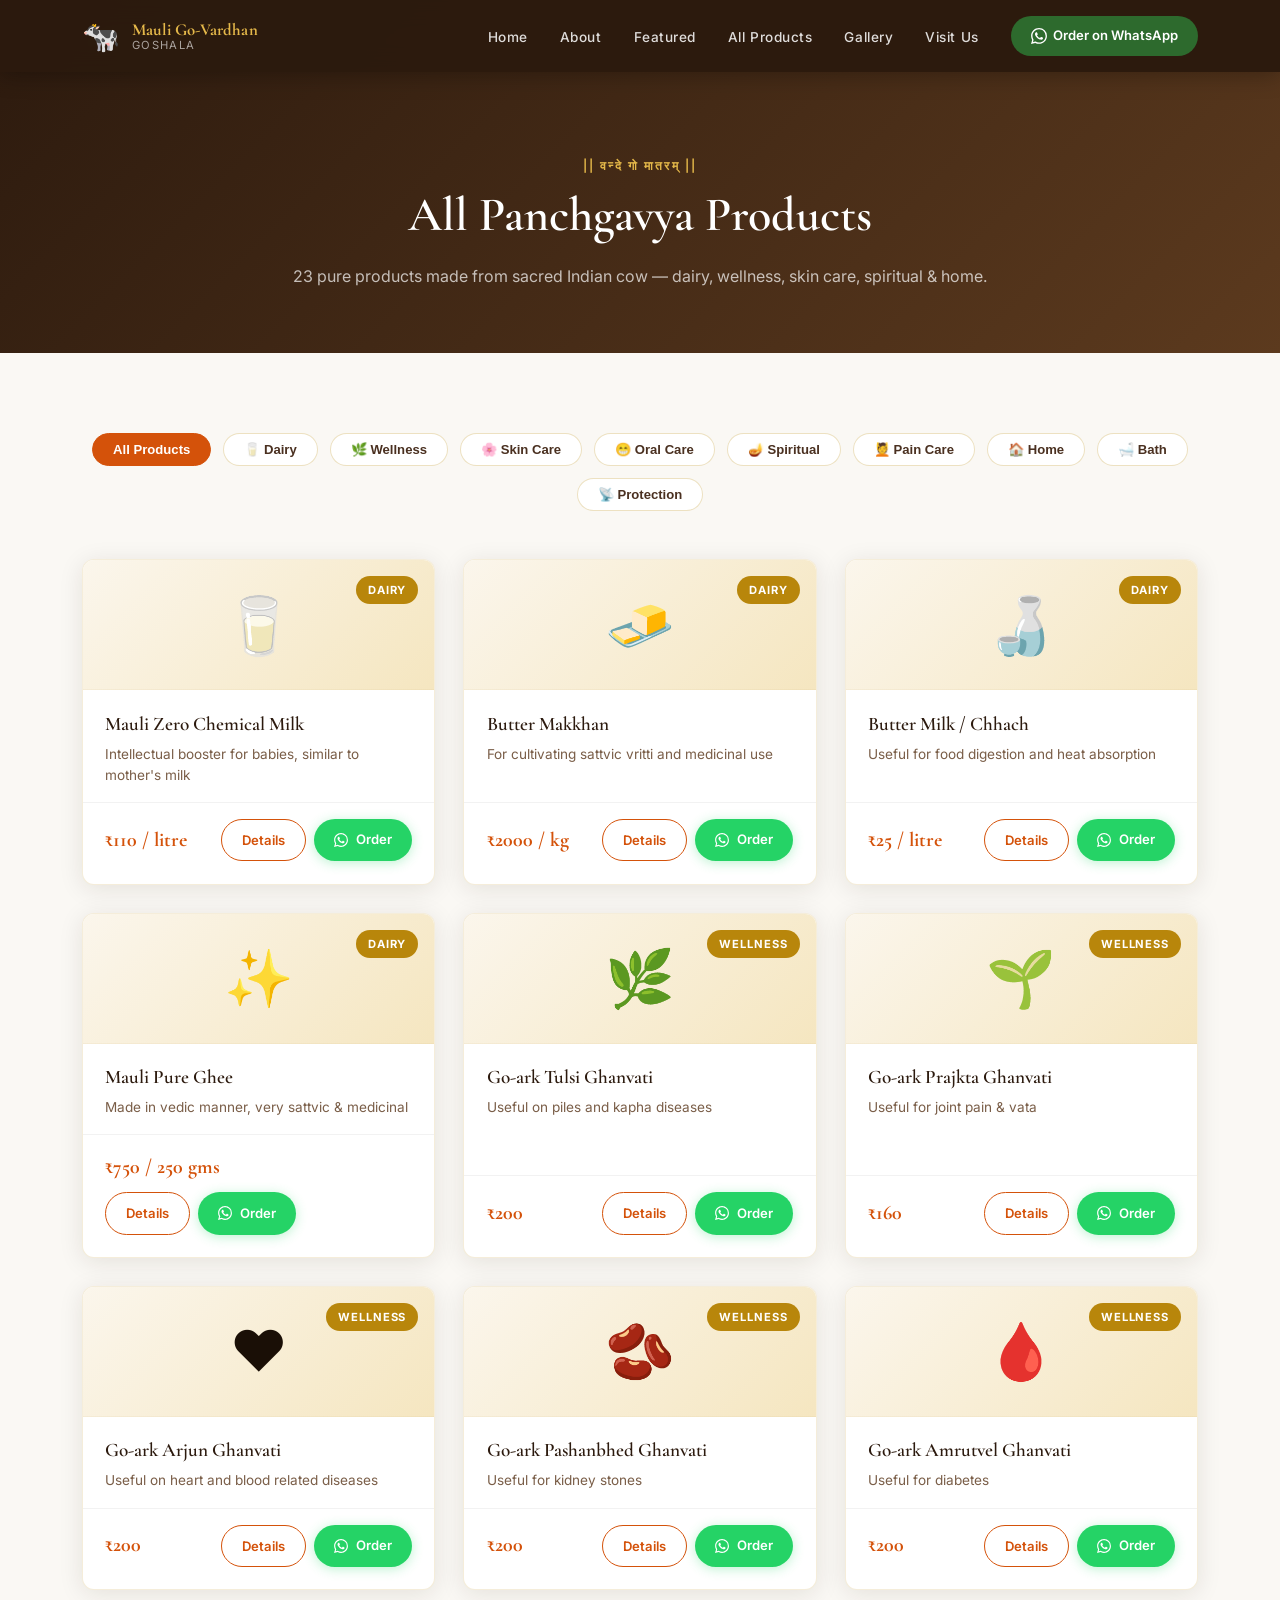
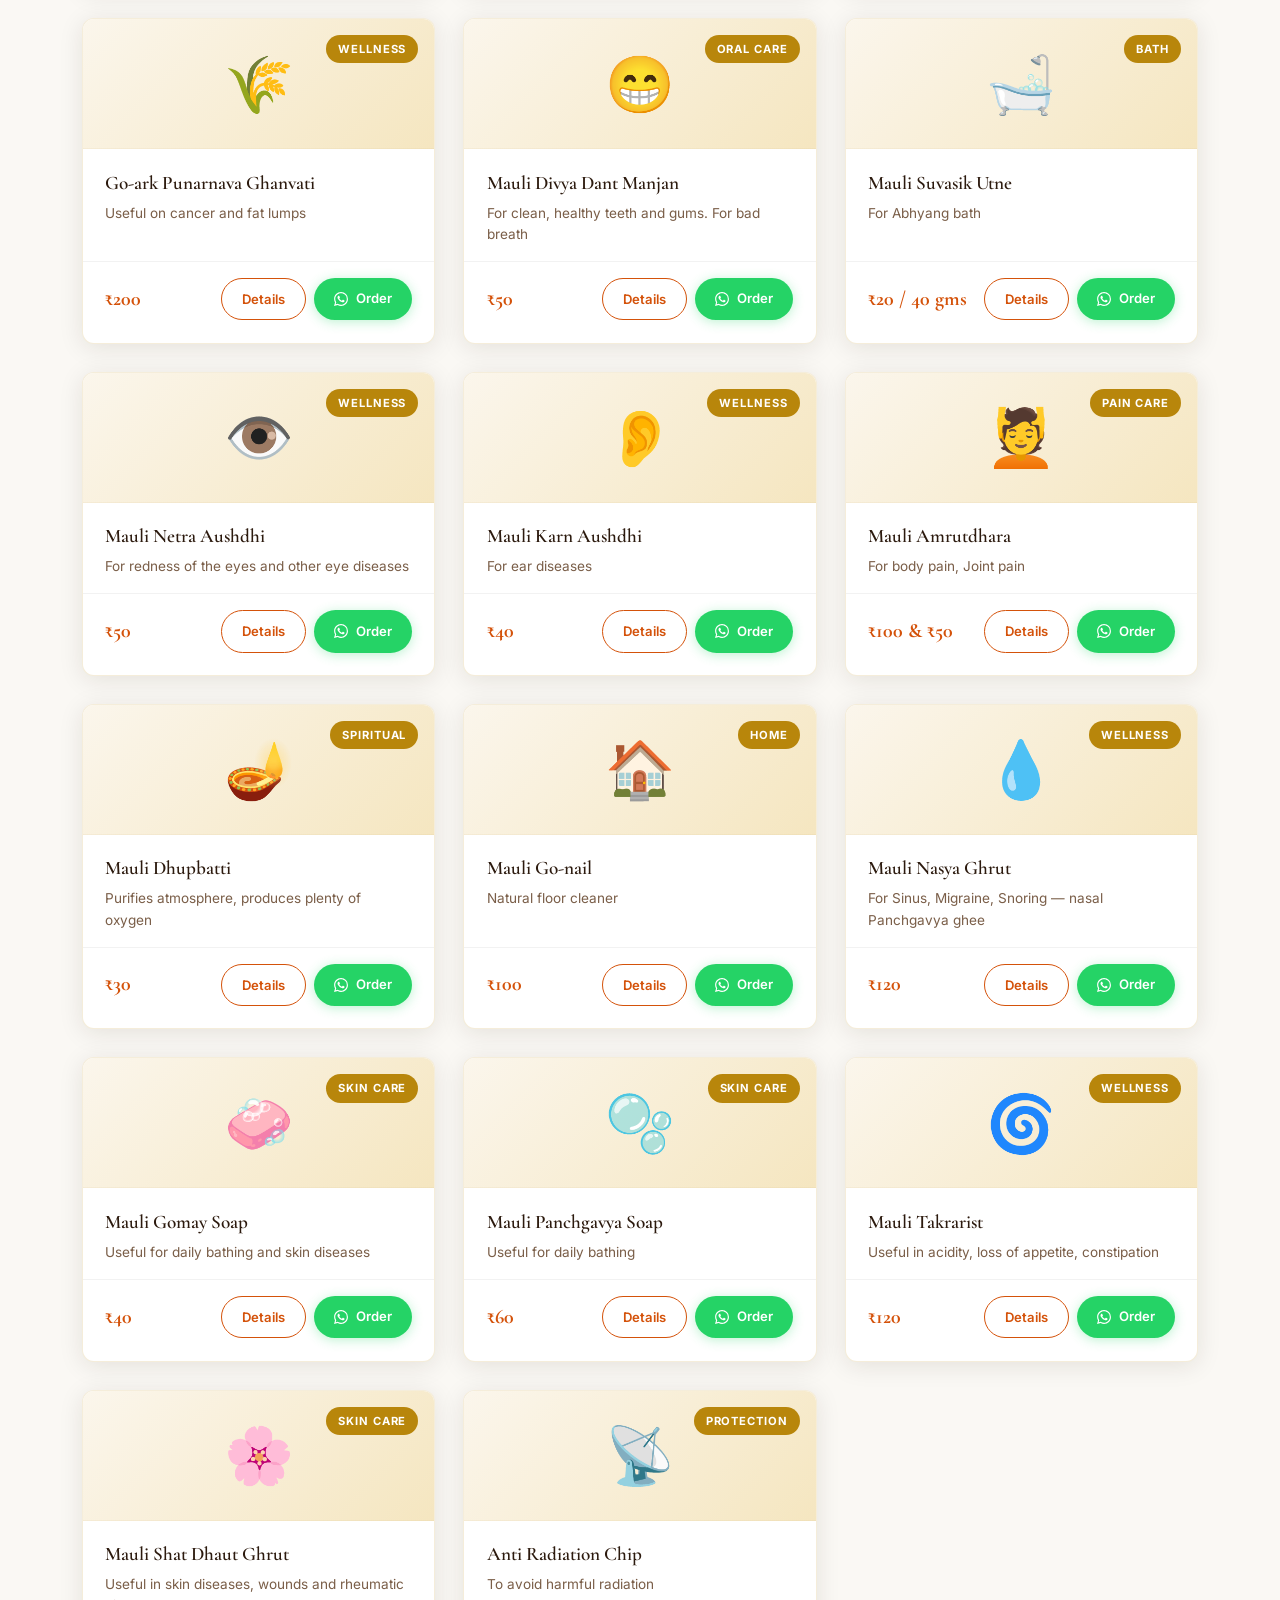
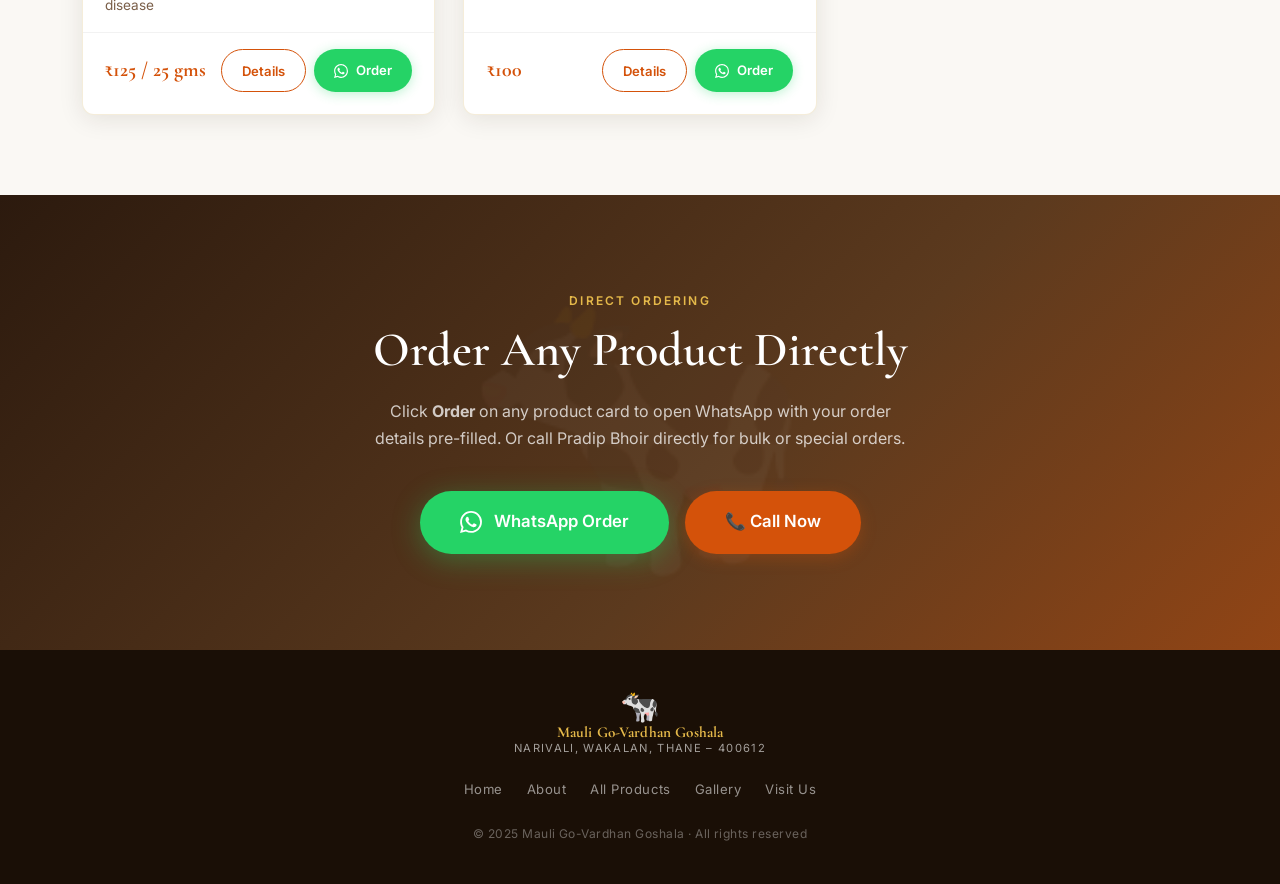
==== products.html @ 31486c36 "Update products.html" ====
<!DOCTYPE html>
<html lang="en">
<head>
  <meta charset="UTF-8" />
  <meta name="viewport" content="width=device-width, initial-scale=1.0" />
  <title>All Products – Mauli Go-Vardhan Goshala</title>
  <link rel="preconnect" href="https://fonts.googleapis.com" />
  <link rel="preconnect" href="https://fonts.gstatic.com" crossorigin />
  <link href="https://fonts.googleapis.com/css2?family=Tiro+Devanagari+Sanskrit:ital@0;1&family=Cormorant+Garamond:ital,wght@0,300;0,400;0,600;0,700;1,300;1,400&family=Inter:wght@300;400;500;600&display=swap" rel="stylesheet" />
  <link rel="stylesheet" href="style.css" />
</head>
<body>

  <!-- NAV -->
  <nav id="navbar">
    <div class="nav-inner">
      <a href="index.html" class="nav-brand">
        <span class="brand-symbol">🐄</span>
        <span class="brand-text">
          <span class="brand-name">Mauli Go-Vardhan</span>
          <span class="brand-sub">Goshala</span>
        </span>
      </a>
      <ul class="nav-links" id="navLinks">
        <li><a href="index.html">Home</a></li>
        <li><a href="index.html#about">About</a></li>
        <li><a href="index.html#products">Featured</a></li>
        <li><a href="products.html" class="active">All Products</a></li>
        <li><a href="index.html#gallery">Gallery</a></li>
        <li><a href="index.html#locate">Visit Us</a></li>
      </ul>
      <a href="https://wa.me/919870832979?text=Namaste%2C%20I%20would%20like%20to%20order%20from%20Mauli%20Go-Vardhan%20Goshala." target="_blank" class="nav-cta">
        <svg width="16" height="16" viewBox="0 0 24 24" fill="currentColor"><path d="M17.472 14.382c-.297-.149-1.758-.867-2.03-.967-.273-.099-.471-.148-.67.15-.197.297-.767.966-.94 1.164-.173.199-.347.223-.644.075-.297-.15-1.255-.463-2.39-1.475-.883-.788-1.48-1.761-1.653-2.059-.173-.297-.018-.458.13-.606.134-.133.298-.347.446-.52.149-.174.198-.298.298-.497.099-.198.05-.371-.025-.52-.075-.149-.669-1.612-.916-2.207-.242-.579-.487-.5-.669-.51-.173-.008-.371-.01-.57-.01-.198 0-.52.074-.792.372-.272.297-1.04 1.016-1.04 2.479 0 1.462 1.065 2.875 1.213 3.074.149.198 2.096 3.2 5.077 4.487.709.306 1.262.489 1.694.625.712.227 1.36.195 1.871.118.571-.085 1.758-.719 2.006-1.413.248-.694.248-1.289.173-1.413-.074-.124-.272-.198-.57-.347m-5.421 7.403h-.004a9.87 9.87 0 01-5.031-1.378l-.361-.214-3.741.982.998-3.648-.235-.374a9.86 9.86 0 01-1.51-5.26c.001-5.45 4.436-9.884 9.888-9.884 2.64 0 5.122 1.03 6.988 2.898a9.825 9.825 0 012.893 6.994c-.003 5.45-4.437 9.884-9.885 9.884m8.413-18.297A11.815 11.815 0 0012.05 0C5.495 0 .16 5.335.157 11.892c0 2.096.547 4.142 1.588 5.945L.057 24l6.305-1.654a11.882 11.882 0 005.683 1.448h.005c6.554 0 11.89-5.335 11.893-11.893a11.821 11.821 0 00-3.48-8.413z"/></svg>
        Order on WhatsApp
      </a>
      <button class="hamburger" id="hamburger" aria-label="Open menu">
        <span></span><span></span><span></span>
      </button>
    </div>
  </nav>

  <!-- HERO -->
  <section class="products-page-hero">
    <div class="container">
      <p class="section-eyebrow">|| वन्दे गो मातरम् ||</p>
      <h1 class="section-title">All Panchgavya Products</h1>
      <p>23 pure products made from sacred Indian cow — dairy, wellness, skin care, spiritual & home.</p>
    </div>
  </section>

  <!-- FILTER + PRODUCTS -->
  <section class="all-products-section">
    <div class="container">
      <div class="products-filter">
        <button class="filter-btn active" data-tag="all">All Products</button>
        <button class="filter-btn" data-tag="Dairy">🥛 Dairy</button>
        <button class="filter-btn" data-tag="Wellness">🌿 Wellness</button>
        <button class="filter-btn" data-tag="Skin Care">🌸 Skin Care</button>
        <button class="filter-btn" data-tag="Oral Care">😁 Oral Care</button>
        <button class="filter-btn" data-tag="Spiritual">🪔 Spiritual</button>
        <button class="filter-btn" data-tag="Pain Care">💆 Pain Care</button>
        <button class="filter-btn" data-tag="Home">🏠 Home</button>
        <button class="filter-btn" data-tag="Bath">🛁 Bath</button>
        <button class="filter-btn" data-tag="Protection">📡 Protection</button>
      </div>
      <div class="all-products-grid" id="allProductsGrid"></div>
    </div>
  </section>

  <!-- CTA -->
  <section class="contact-cta">
    <div class="container cta-inner">
      <p class="section-eyebrow" style="color:var(--gold-light)">Direct Ordering</p>
      <h2 class="section-title" style="color:#fff">Order Any Product Directly</h2>
      <p style="color:rgba(255,255,255,0.75);max-width:540px;margin:1rem auto 2.5rem">
        Click <strong>Order</strong> on any product card to open WhatsApp with your order details pre-filled. Or call Pradip Bhoir directly for bulk or special orders.
      </p>
      <div style="display:flex;gap:1rem;justify-content:center;flex-wrap:wrap;">
        <a href="https://wa.me/919870832979?text=Namaste%20Pradip%20ji%2C%20I%20would%20like%20to%20place%20a%20bulk%20order%20for%20Mauli%20Goshala%20products." target="_blank" class="btn-whatsapp-large">
          <svg width="22" height="22" viewBox="0 0 24 24" fill="currentColor"><path d="M17.472 14.382c-.297-.149-1.758-.867-2.03-.967-.273-.099-.471-.148-.67.15-.197.297-.767.966-.94 1.164-.173.199-.347.223-.644.075-.297-.15-1.255-.463-2.39-1.475-.883-.788-1.48-1.761-1.653-2.059-.173-.297-.018-.458.13-.606.134-.133.298-.347.446-.52.149-.174.198-.298.298-.497.099-.198.05-.371-.025-.52-.075-.149-.669-1.612-.916-2.207-.242-.579-.487-.5-.669-.51-.173-.008-.371-.01-.57-.01-.198 0-.52.074-.792.372-.272.297-1.04 1.016-1.04 2.479 0 1.462 1.065 2.875 1.213 3.074.149.198 2.096 3.2 5.077 4.487.709.306 1.262.489 1.694.625.712.227 1.36.195 1.871.118.571-.085 1.758-.719 2.006-1.413.248-.694.248-1.289.173-1.413-.074-.124-.272-.198-.57-.347m-5.421 7.403h-.004a9.87 9.87 0 01-5.031-1.378l-.361-.214-3.741.982.998-3.648-.235-.374a9.86 9.86 0 01-1.51-5.26c.001-5.45 4.436-9.884 9.888-9.884 2.64 0 5.122 1.03 6.988 2.898a9.825 9.825 0 012.893 6.994c-.003 5.45-4.437 9.884-9.885 9.884m8.413-18.297A11.815 11.815 0 0012.05 0C5.495 0 .16 5.335.157 11.892c0 2.096.547 4.142 1.588 5.945L.057 24l6.305-1.654a11.882 11.882 0 005.683 1.448h.005c6.554 0 11.89-5.335 11.893-11.893a11.821 11.821 0 00-3.48-8.413z"/></svg>
          WhatsApp Order
        </a>
        <a href="tel:+919870832979" class="btn btn-primary" style="font-size:1.05rem;padding:1.1rem 2.5rem;">
          📞 Call Now
        </a>
      </div>
    </div>
  </section>

  <!-- FOOTER -->
  <footer class="footer">
    <div class="container footer-inner">
      <div class="footer-brand">
        <span class="brand-symbol" style="font-size:2rem;">🐄</span>
        <span class="brand-text">
          <span class="brand-name">Mauli Go-Vardhan Goshala</span>
          <span class="brand-sub">Narivali, Wakalan, Thane – 400612</span>
        </span>
      </div>
      <div class="footer-links">
        <a href="index.html">Home</a>
        <a href="index.html#about">About</a>
        <a href="products.html">All Products</a>
        <a href="index.html#gallery">Gallery</a>
        <a href="index.html#locate">Visit Us</a>
      </div>
      <p class="footer-copy">© 2025 Mauli Go-Vardhan Goshala · All rights reserved</p>
    </div>
  </footer>

  <!-- MODAL -->
  <div class="modal-backdrop" id="modalBackdrop">
    <div class="modal" id="productModal">
      <button class="modal-close" id="modalClose">✕</button>
      <div class="modal-body" id="modalBody"></div>
    </div>
  </div>

  <script src="script.js"></script>
</body>
</html>
---- style.css ----
/* ══════════════════════════════════════════════
   TOKENS
══════════════════════════════════════════════ */
:root {
  --saffron:       #D4520A;
  --saffron-light: #F06A1A;
  --gold:          #B8860B;
  --gold-light:    #E5B94A;
  --gold-pale:     #F5E6C0;
  --cream:         #FBF6EC;
  --earth:         #2C1A0E;
  --earth-mid:     #5C3A1E;
  --earth-light:   #8C6040;
  --green-sacred:  #2D6A2D;
  --green-light:   #4A9B4A;
  --white:         #FFFFFF;
  --off-white:     #FAF8F4;
  --text-dark:     #1A0F06;
  --text-mid:      #4A3020;
  --text-soft:     #7A5E48;

  --font-display: 'Cormorant Garamond', serif;
  --font-devanagari: 'Tiro Devanagari Sanskrit', serif;
  --font-body:    'Inter', sans-serif;

  --radius-sm:    6px;
  --radius-md:    12px;
  --radius-lg:    20px;
  --radius-pill:  999px;

  --shadow-soft:  0 4px 24px rgba(44,26,14,0.10);
  --shadow-mid:   0 8px 40px rgba(44,26,14,0.16);
  --shadow-heavy: 0 16px 64px rgba(44,26,14,0.24);

  --transition: 0.3s cubic-bezier(0.4,0,0.2,1);
}

/* ══════════════════════════════════════════════
   RESET & BASE
══════════════════════════════════════════════ */
*, *::before, *::after { box-sizing: border-box; margin: 0; padding: 0; }
html { scroll-behavior: smooth; }
body {
  font-family: var(--font-body);
  background: var(--off-white);
  color: var(--text-dark);
  line-height: 1.65;
  overflow-x: hidden;
}
img { display: block; width: 100%; object-fit: cover; }
a { text-decoration: none; color: inherit; }
ul { list-style: none; }

.container {
  max-width: 1180px;
  margin: 0 auto;
  padding: 0 2rem;
}

/* ══════════════════════════════════════════════
   TYPOGRAPHY HELPERS
══════════════════════════════════════════════ */
.section-eyebrow {
  font-family: var(--font-body);
  font-size: 0.75rem;
  font-weight: 600;
  letter-spacing: 0.18em;
  text-transform: uppercase;
  color: var(--saffron);
  margin-bottom: 0.75rem;
}
.section-title {
  font-family: var(--font-display);
  font-size: clamp(2rem, 4vw, 3rem);
  font-weight: 600;
  line-height: 1.15;
  color: var(--earth);
  margin-bottom: 1.25rem;
}
.section-desc {
  max-width: 640px;
  color: var(--text-soft);
  font-size: 1.05rem;
}
.section-header {
  text-align: center;
  margin-bottom: 3.5rem;
}
.section-header .section-title { margin: 0 auto 1rem; }
.section-header .section-desc { margin: 0 auto; }

/* ══════════════════════════════════════════════
   BUTTONS
══════════════════════════════════════════════ */
.btn {
  display: inline-flex;
  align-items: center;
  gap: 0.5rem;
  padding: 0.85rem 2rem;
  border-radius: var(--radius-pill);
  font-family: var(--font-body);
  font-size: 0.9rem;
  font-weight: 600;
  cursor: pointer;
  transition: var(--transition);
  border: none;
}
.btn-primary {
  background: var(--saffron);
  color: var(--white);
  box-shadow: 0 4px 16px rgba(212,82,10,0.30);
}
.btn-primary:hover {
  background: var(--saffron-light);
  transform: translateY(-2px);
  box-shadow: 0 6px 24px rgba(212,82,10,0.40);
}
.btn-ghost {
  background: transparent;
  color: var(--white);
  border: 1.5px solid rgba(255,255,255,0.55);
}
.btn-ghost:hover {
  background: rgba(255,255,255,0.12);
  border-color: rgba(255,255,255,0.8);
}
.btn-gold {
  background: var(--gold);
  color: var(--white);
}
.btn-gold:hover { background: var(--gold-light); }
.btn-wa {
  background: #25D366;
  color: var(--white);
  font-size: 0.82rem;
  padding: 0.65rem 1.25rem;
  box-shadow: 0 2px 12px rgba(37,211,102,0.30);
}
.btn-wa:hover { background: #1EB858; transform: translateY(-1px); }
.btn-outline-saffron {
  background: transparent;
  color: var(--saffron);
  border: 1.5px solid var(--saffron);
  font-size: 0.82rem;
  padding: 0.65rem 1.25rem;
}
.btn-outline-saffron:hover {
  background: var(--saffron);
  color: var(--white);
}
.btn-whatsapp-large {
  background: #25D366;
  color: var(--white);
  font-size: 1.05rem;
  padding: 1.1rem 2.5rem;
  border-radius: var(--radius-pill);
  display: inline-flex;
  align-items: center;
  gap: 0.75rem;
  font-weight: 600;
  box-shadow: 0 6px 28px rgba(37,211,102,0.35);
  transition: var(--transition);
}
.btn-whatsapp-large:hover {
  background: #1EB858;
  transform: translateY(-3px);
  box-shadow: 0 10px 36px rgba(37,211,102,0.45);
}

/* ══════════════════════════════════════════════
   NAV
══════════════════════════════════════════════ */
#navbar {
  position: fixed;
  top: 0; left: 0; right: 0;
  z-index: 1000;
  transition: background var(--transition), box-shadow var(--transition);
  padding: 0;
}
#navbar.scrolled {
  background: rgba(44,26,14,0.97);
  box-shadow: 0 2px 24px rgba(0,0,0,0.3);
  backdrop-filter: blur(12px);
}
.nav-inner {
  max-width: 1180px;
  margin: 0 auto;
  padding: 0 2rem;
  height: 72px;
  display: flex;
  align-items: center;
  gap: 2rem;
}
.nav-brand {
  display: flex;
  align-items: center;
  gap: 0.75rem;
  flex-shrink: 0;
}
.brand-symbol { font-size: 1.9rem; line-height: 1; }
.brand-text {
  display: flex;
  flex-direction: column;
  line-height: 1.15;
}
.brand-name {
  font-family: var(--font-display);
  font-size: 1.05rem;
  font-weight: 700;
  color: var(--gold-light);
  letter-spacing: 0.01em;
}
.brand-sub {
  font-size: 0.7rem;
  letter-spacing: 0.12em;
  text-transform: uppercase;
  color: rgba(255,255,255,0.6);
}
.nav-links {
  display: flex;
  align-items: center;
  gap: 2rem;
  margin-left: auto;
}
.nav-links a {
  font-size: 0.85rem;
  font-weight: 500;
  letter-spacing: 0.04em;
  color: rgba(255,255,255,0.85);
  transition: color var(--transition);
  position: relative;
}
.nav-links a::after {
  content: '';
  position: absolute;
  bottom: -4px; left: 0; right: 0;
  height: 1.5px;
  background: var(--gold-light);
  transform: scaleX(0);
  transition: transform var(--transition);
  transform-origin: left;
}
.nav-links a:hover, .nav-links a:hover::after { color: var(--gold-light); }
.nav-links a:hover::after { transform: scaleX(1); }
.nav-cta {
  background: var(--green-sacred);
  color: var(--white) !important;
  padding: 0.6rem 1.25rem;
  border-radius: var(--radius-pill);
  font-size: 0.82rem;
  font-weight: 600;
  display: inline-flex;
  align-items: center;
  gap: 0.4rem;
  flex-shrink: 0;
  transition: background var(--transition);
}
.nav-cta:hover { background: var(--green-light); }
.hamburger {
  display: none;
  flex-direction: column;
  gap: 5px;
  background: none;
  border: none;
  cursor: pointer;
  margin-left: auto;
  padding: 4px;
}
.hamburger span {
  display: block;
  width: 24px; height: 2px;
  background: var(--white);
  border-radius: 2px;
  transition: var(--transition);
}

/* ══════════════════════════════════════════════
   HERO
══════════════════════════════════════════════ */
.hero {
  position: relative;
  height: 100vh;
  min-height: 600px;
  display: flex;
  align-items: center;
  justify-content: center;
  text-align: center;
  overflow: hidden;
}
.hero-video-wrap {
  position: absolute;
  inset: 0;
  pointer-events: none;
}
.hero-video-wrap iframe {
  position: absolute;
  top: 50%; left: 50%;
  transform: translate(-50%, -50%);
  width: 177.78vh;
  height: 100vh;
  min-width: 100%;
  min-height: 56.25vw;
  border: none;
}
.hero-overlay {
  position: absolute;
  inset: 0;
  background: linear-gradient(
    to bottom,
    rgba(44,26,14,0.55) 0%,
    rgba(44,26,14,0.30) 40%,
    rgba(44,26,14,0.70) 100%
  );
}
.hero-content {
  position: relative;
  z-index: 2;
  padding: 0 1.5rem;
  animation: heroFadeUp 1.2s ease both;
}
@keyframes heroFadeUp {
  from { opacity:0; transform: translateY(30px); }
  to   { opacity:1; transform: translateY(0); }
}
.hero-eyebrow {
  font-family: var(--font-devanagari);
  font-size: 1.1rem;
  color: var(--gold-light);
  letter-spacing: 0.1em;
  margin-bottom: 1rem;
  opacity: 0.9;
}
.hero-title {
  font-family: var(--font-display);
  font-size: clamp(3rem, 8vw, 6.5rem);
  font-weight: 700;
  line-height: 1.05;
  color: var(--white);
  margin-bottom: 1.25rem;
  text-shadow: 0 2px 24px rgba(0,0,0,0.4);
}
.hero-title em {
  color: var(--gold-light);
  font-style: italic;
}
.hero-sub {
  font-size: clamp(0.9rem, 2vw, 1.15rem);
  color: rgba(255,255,255,0.82);
  max-width: 560px;
  margin: 0 auto 2.5rem;
  letter-spacing: 0.02em;
}
.hero-actions {
  display: flex;
  gap: 1rem;
  justify-content: center;
  flex-wrap: wrap;
}
.hero-scroll-hint {
  position: absolute;
  bottom: 2.5rem; left: 50%;
  transform: translateX(-50%);
  display: flex;
  flex-direction: column;
  align-items: center;
  gap: 0.5rem;
  color: rgba(255,255,255,0.55);
  font-size: 0.7rem;
  letter-spacing: 0.15em;
  text-transform: uppercase;
  z-index: 2;
  animation: scrollBob 2s ease-in-out infinite;
}
@keyframes scrollBob {
  0%,100% { transform: translateX(-50%) translateY(0); }
  50%      { transform: translateX(-50%) translateY(6px); }
}
.scroll-line {
  width: 1px; height: 40px;
  background: linear-gradient(to bottom, rgba(255,255,255,0.6), transparent);
}

/* Hero video controls */
.hero-video-controls {
  position: absolute;
  top: 88px;
  right: 2rem;
  z-index: 10;
  display: flex;
  align-items: center;
  gap: 0.6rem;
}
.hero-ctrl-btn {
  display: inline-flex;
  align-items: center;
  gap: 0.45rem;
  background: rgba(255,255,255,0.12);
  border: 1px solid rgba(255,255,255,0.28);
  color: var(--white);
  border-radius: var(--radius-pill);
  padding: 0.5rem 0.9rem;
  cursor: pointer;
  font-size: 0.8rem;
  font-family: var(--font-body);
  font-weight: 500;
  letter-spacing: 0.03em;
  backdrop-filter: blur(10px);
  transition: background var(--transition), border-color var(--transition), transform var(--transition);
  text-decoration: none;
  white-space: nowrap;
}
.hero-ctrl-btn:hover {
  background: rgba(255,255,255,0.22);
  border-color: rgba(255,255,255,0.55);
  transform: translateY(-1px);
}
.hero-ctrl-btn svg { flex-shrink: 0; }
.hero-yt-btn {
  background: rgba(255,0,0,0.18);
  border-color: rgba(255,80,80,0.40);
}
.hero-yt-btn:hover {
  background: rgba(255,0,0,0.35);
  border-color: rgba(255,80,80,0.7);
}
@media (max-width: 500px) {
  .hero-video-controls { top: 80px; right: 1rem; gap: 0.4rem; }
  .hero-ctrl-btn { padding: 0.45rem 0.7rem; font-size: 0.72rem; }
  .hero-yt-btn span { display: none; }
}

/* ══════════════════════════════════════════════
   TRUST BAR
══════════════════════════════════════════════ */
.trust-bar {
  background: var(--earth);
  padding: 0;
}
.trust-inner {
  max-width: 1180px;
  margin: 0 auto;
  padding: 0 2rem;
  display: flex;
  align-items: center;
  justify-content: center;
  gap: 0;
}
.trust-item {
  flex: 1;
  display: flex;
  flex-direction: column;
  align-items: center;
  gap: 0.2rem;
  padding: 1.5rem 1rem;
  text-align: center;
}
.trust-num {
  font-family: var(--font-display);
  font-size: 1.9rem;
  font-weight: 700;
  color: var(--gold-light);
  line-height: 1;
}
.trust-item span:last-child {
  font-size: 0.72rem;
  letter-spacing: 0.1em;
  text-transform: uppercase;
  color: rgba(255,255,255,0.6);
}
.trust-divider {
  width: 1px;
  height: 40px;
  background: rgba(255,255,255,0.15);
  flex-shrink: 0;
}

/* ══════════════════════════════════════════════
   ABOUT
══════════════════════════════════════════════ */
.about {
  padding: 6rem 0;
  background: var(--cream);
}
.about-grid {
  display: grid;
  grid-template-columns: 1fr 1fr;
  gap: 5rem;
  align-items: center;
}
.about-visual { position: relative; }
.about-img-frame {
  border-radius: var(--radius-lg);
  overflow: visible;        /* let badge peek out */
  aspect-ratio: 4/5;
  box-shadow: var(--shadow-heavy);
  position: relative;
}
/* actual clipping box sits inside so badge is not cut */
.about-img-frame > img {
  display: block;
  width: 100%;
  height: 100%;
  object-fit: cover;
  /* object-position: center; */
   object-position: left center;
  border-radius: var(--radius-lg);
  position: relative;
  z-index: 1;
}
.about-img-frame::before {
  content: '';
  position: absolute;
  inset: -6px;
  border: 2px solid var(--gold);
  border-radius: calc(var(--radius-lg) + 6px);
  opacity: 0.4;
  z-index: 0;
  pointer-events: none;
}
.about-visual { position: relative; padding-bottom: 2.5rem; padding-right: 1.5rem; }
.about-badge {
  position: absolute;
  bottom: 0; right: 0;
  background: var(--white);
  border: 1px solid var(--gold-pale);
  border-radius: var(--radius-md);
  padding: 0.9rem 1.25rem;
  display: flex;
  align-items: center;
  gap: 0.6rem;
  font-size: 0.82rem;
  font-weight: 600;
  color: var(--earth-mid);
  box-shadow: var(--shadow-soft);
  z-index: 2;
}
.about-badge .badge-icon { font-size: 1.4rem; }
.about-text p {
  color: var(--text-mid);
  margin-bottom: 1rem;
  font-size: 1.02rem;
}
.about-contact {
  display: flex;
  flex-wrap: wrap;
  gap: 0.75rem;
  margin-top: 2rem;
}
.contact-pill {
  display: inline-flex;
  align-items: center;
  gap: 0.4rem;
  background: var(--white);
  border: 1px solid var(--gold-pale);
  border-radius: var(--radius-pill);
  padding: 0.65rem 1.25rem;
  font-size: 0.88rem;
  font-weight: 600;
  color: var(--earth-mid);
  transition: var(--transition);
  box-shadow: var(--shadow-soft);
}
.contact-pill:hover {
  background: var(--saffron);
  color: var(--white);
  border-color: var(--saffron);
  transform: translateY(-1px);
}

/* ══════════════════════════════════════════════
   PRODUCTS
══════════════════════════════════════════════ */
.products {
  padding: 6rem 0;
  background: var(--off-white);
}
.products-grid {
  display: grid;
  grid-template-columns: repeat(3, 1fr);
  gap: 2rem;
}
.product-card {
  background: var(--white);
  border-radius: var(--radius-md);
  border: 1px solid rgba(184,134,11,0.15);
  overflow: hidden;
  display: flex;
  flex-direction: column;
  box-shadow: var(--shadow-soft);
  transition: transform var(--transition), box-shadow var(--transition);
  position: relative;
}
.product-card:hover {
  transform: translateY(-6px);
  box-shadow: var(--shadow-mid);
}
.product-card-tag {
  position: absolute;
  top: 1rem; right: 1rem;
  background: var(--gold);
  color: var(--white);
  font-size: 0.7rem;
  font-weight: 700;
  letter-spacing: 0.08em;
  text-transform: uppercase;
  padding: 0.3rem 0.75rem;
  border-radius: var(--radius-pill);
  z-index: 1;
}
.product-icon-wrap {
  background: linear-gradient(135deg, var(--cream), var(--gold-pale));
  height: 130px;
  display: flex;
  align-items: center;
  justify-content: center;
  font-size: 3.5rem;
  border-bottom: 1px solid rgba(184,134,11,0.10);
}
.product-body {
  padding: 1.4rem 1.4rem 1rem;
  flex: 1;
}
.product-name {
  font-family: var(--font-display);
  font-size: 1.2rem;
  font-weight: 600;
  color: var(--earth);
  margin-bottom: 0.5rem;
  line-height: 1.2;
}
.product-desc {
  font-size: 0.85rem;
  color: var(--text-soft);
  line-height: 1.55;
}
.product-footer {
  padding: 1rem 1.4rem 1.4rem;
  display: flex;
  align-items: center;
  justify-content: space-between;
  gap: 0.5rem;
  border-top: 1px solid rgba(0,0,0,0.05);
  flex-wrap: wrap;
}
.product-price {
  font-family: var(--font-display);
  font-size: 1.25rem;
  font-weight: 700;
  color: var(--saffron);
}
.product-actions {
  display: flex;
  gap: 0.5rem;
}
.products-cta {
  text-align: center;
  margin-top: 3rem;
}

/* ══════════════════════════════════════════════
   GALLERY
══════════════════════════════════════════════ */
.gallery {
  padding: 6rem 0;
  background: var(--earth);
}
.gallery .section-eyebrow { color: var(--gold-light); }
.gallery .section-title { color: var(--white); }
.gallery-grid {
  display: grid;
  grid-template-columns: repeat(3, 1fr);
  grid-template-rows: repeat(2, 240px);
  gap: 1rem;
}
.g-item {
  border-radius: var(--radius-md);
  overflow: hidden;
  position: relative;
  cursor: pointer;
}
.g-item:first-child {
  grid-row: span 2;
}
.g-item img {
  width: 100%; height: 100%;
  object-fit: cover;
  transition: transform 0.5s ease;
}
.g-item:hover img { transform: scale(1.06); }
.g-overlay {
  position: absolute;
  inset: 0;
  background: linear-gradient(to top, rgba(44,26,14,0.75) 0%, transparent 60%);
  display: flex;
  align-items: flex-end;
  padding: 1.2rem;
  opacity: 0;
  transition: opacity var(--transition);
}
.g-item:hover .g-overlay { opacity: 1; }
.g-overlay span {
  color: var(--white);
  font-size: 0.88rem;
  font-weight: 600;
  letter-spacing: 0.04em;
}

/* ══════════════════════════════════════════════
   LIGHTBOX
══════════════════════════════════════════════ */
.lightbox {
  position: fixed;
  inset: 0;
  z-index: 9999;
  background: rgba(0,0,0,0.94);
  display: none;
  align-items: center;
  justify-content: center;
  flex-direction: column;
  padding: 2rem;
}
.lightbox.open { display: flex; }
.lb-img-wrap {
  max-width: 900px;
  max-height: 75vh;
  width: 100%;
  border-radius: var(--radius-md);
  overflow: hidden;
}
.lb-img-wrap img {
  width: 100%;
  height: 100%;
  object-fit: contain;
  border-radius: var(--radius-md);
}
.lb-close, .lb-prev, .lb-next {
  position: absolute;
  background: rgba(255,255,255,0.12);
  border: 1px solid rgba(255,255,255,0.2);
  color: var(--white);
  cursor: pointer;
  border-radius: var(--radius-pill);
  transition: background var(--transition);
  font-size: 1.3rem;
}
.lb-close:hover, .lb-prev:hover, .lb-next:hover { background: var(--saffron); }
.lb-close { top: 1.5rem; right: 1.5rem; width: 42px; height: 42px; }
.lb-prev  { left: 1.5rem; top: 50%; transform: translateY(-50%); width: 48px; height: 48px; }
.lb-next  { right: 1.5rem; top: 50%; transform: translateY(-50%); width: 48px; height: 48px; }
.lb-caption {
  margin-top: 1rem;
  color: rgba(255,255,255,0.7);
  font-size: 0.9rem;
  letter-spacing: 0.05em;
}

/* ══════════════════════════════════════════════
   LOCATE
══════════════════════════════════════════════ */
.locate {
  padding: 6rem 0;
  background: var(--cream);
}
.locate-grid {
  display: grid;
  grid-template-columns: 1fr 1.3fr;
  gap: 4rem;
  align-items: start;
}
.locate-list {
  display: flex;
  flex-direction: column;
  gap: 1.75rem;
  margin-top: 2rem;
}
.locate-list li {
  display: flex;
  gap: 1.2rem;
  align-items: flex-start;
}
.locate-icon {
  font-size: 1.5rem;
  flex-shrink: 0;
  margin-top: 0.1rem;
}
.locate-list strong {
  display: block;
  font-size: 0.78rem;
  letter-spacing: 0.1em;
  text-transform: uppercase;
  color: var(--saffron);
  margin-bottom: 0.3rem;
}
.locate-list p, .locate-list a {
  font-size: 0.95rem;
  color: var(--text-mid);
  line-height: 1.6;
}
.locate-list a:hover { color: var(--saffron); }
.locate-map {
  border-radius: var(--radius-lg);
  overflow: hidden;
  height: 420px;
  box-shadow: var(--shadow-heavy);
  border: 3px solid var(--gold-pale);
}

/* ══════════════════════════════════════════════
   CONTACT CTA
══════════════════════════════════════════════ */
.contact-cta {
  padding: 6rem 2rem;
  background: linear-gradient(135deg, var(--earth) 0%, var(--earth-mid) 60%, var(--saffron) 150%);
  text-align: center;
  position: relative;
  overflow: hidden;
}
.contact-cta::before {
  content: '🐄';
  position: absolute;
  font-size: 18rem;
  opacity: 0.04;
  top: 50%; left: 50%;
  transform: translate(-50%, -50%);
  pointer-events: none;
}
.cta-inner { position: relative; z-index: 1; }

/* ══════════════════════════════════════════════
   FOOTER
══════════════════════════════════════════════ */
.footer {
  background: var(--text-dark);
  padding: 2.5rem 0;
}
.footer-inner {
  display: flex;
  flex-direction: column;
  align-items: center;
  gap: 1.5rem;
  text-align: center;
}
.footer .brand-name { font-size: 0.95rem; }
.footer-links {
  display: flex;
  flex-wrap: wrap;
  gap: 1.5rem;
  justify-content: center;
}
.footer-links a {
  font-size: 0.82rem;
  color: rgba(255,255,255,0.55);
  transition: color var(--transition);
  letter-spacing: 0.04em;
}
.footer-links a:hover { color: var(--gold-light); }
.footer-copy {
  font-size: 0.75rem;
  color: rgba(255,255,255,0.35);
  letter-spacing: 0.04em;
}

/* ══════════════════════════════════════════════
   MODAL
══════════════════════════════════════════════ */
.modal-backdrop {
  position: fixed;
  inset: 0;
  z-index: 5000;
  background: rgba(0,0,0,0.65);
  display: none;
  align-items: center;
  justify-content: center;
  padding: 2rem;
  backdrop-filter: blur(4px);
}
.modal-backdrop.open { display: flex; }
.modal {
  background: var(--white);
  border-radius: var(--radius-lg);
  max-width: 560px;
  width: 100%;
  max-height: 90vh;
  overflow-y: auto;
  position: relative;
  box-shadow: var(--shadow-heavy);
  animation: modalIn 0.35s cubic-bezier(0.4,0,0.2,1);
}
@keyframes modalIn {
  from { opacity: 0; transform: scale(0.92) translateY(20px); }
  to   { opacity: 1; transform: scale(1) translateY(0); }
}
.modal-close {
  position: absolute;
  top: 1rem; right: 1rem;
  background: var(--cream);
  border: none;
  width: 36px; height: 36px;
  border-radius: 50%;
  font-size: 0.9rem;
  cursor: pointer;
  color: var(--text-mid);
  transition: background var(--transition);
  z-index: 1;
}
.modal-close:hover { background: var(--saffron); color: var(--white); }
.modal-body { padding: 2.5rem; }
.modal-icon { font-size: 3.5rem; margin-bottom: 1rem; text-align: center; }
.modal-title {
  font-family: var(--font-display);
  font-size: 1.8rem;
  font-weight: 600;
  color: var(--earth);
  margin-bottom: 0.5rem;
}
.modal-tag {
  display: inline-block;
  background: var(--gold-pale);
  color: var(--gold);
  font-size: 0.72rem;
  font-weight: 700;
  letter-spacing: 0.1em;
  text-transform: uppercase;
  padding: 0.3rem 0.75rem;
  border-radius: var(--radius-pill);
  margin-bottom: 1.25rem;
}
.modal-desc {
  font-size: 1rem;
  color: var(--text-mid);
  line-height: 1.7;
  margin-bottom: 1.25rem;
  border-left: 3px solid var(--saffron);
  padding-left: 1rem;
}
.modal-benefits {
  background: var(--cream);
  border-radius: var(--radius-md);
  padding: 1.25rem 1.5rem;
  margin-bottom: 1.5rem;
}
.modal-benefits h4 {
  font-size: 0.75rem;
  text-transform: uppercase;
  letter-spacing: 0.1em;
  color: var(--saffron);
  margin-bottom: 0.75rem;
}
.modal-benefits ul li {
  font-size: 0.92rem;
  color: var(--text-mid);
  padding: 0.3rem 0;
  padding-left: 1.2rem;
  position: relative;
}
.modal-benefits ul li::before {
  content: '✓';
  position: absolute;
  left: 0;
  color: var(--green-sacred);
  font-weight: 700;
}
.modal-price-row {
  display: flex;
  align-items: center;
  justify-content: space-between;
  margin-bottom: 1.5rem;
}
.modal-price {
  font-family: var(--font-display);
  font-size: 2rem;
  font-weight: 700;
  color: var(--saffron);
}
.modal-actions {
  display: flex;
  gap: 0.75rem;
  flex-wrap: wrap;
}
.modal-actions .btn { flex: 1; justify-content: center; }

/* ══════════════════════════════════════════════
   PRODUCT LISTING PAGE styles (products.html)
══════════════════════════════════════════════ */
.products-page-hero {
  background: linear-gradient(135deg, var(--earth), var(--earth-mid));
  padding: 9rem 2rem 4rem;
  text-align: center;
}
.products-page-hero .section-eyebrow { color: var(--gold-light); }
.products-page-hero .section-title { color: var(--white); }
.products-page-hero p { color: rgba(255,255,255,0.7); margin-top: 0.75rem; }
.all-products-section { padding: 5rem 0; background: var(--off-white); }
.all-products-grid {
  display: grid;
  grid-template-columns: repeat(auto-fill, minmax(300px, 1fr));
  gap: 1.75rem;
}
.products-filter {
  display: flex;
  gap: 0.75rem;
  flex-wrap: wrap;
  justify-content: center;
  margin-bottom: 3rem;
}
.filter-btn {
  background: var(--white);
  border: 1.5px solid rgba(184,134,11,0.25);
  border-radius: var(--radius-pill);
  padding: 0.5rem 1.25rem;
  font-size: 0.82rem;
  font-weight: 600;
  color: var(--text-mid);
  cursor: pointer;
  transition: var(--transition);
}
.filter-btn:hover, .filter-btn.active {
  background: var(--saffron);
  color: var(--white);
  border-color: var(--saffron);
}

/* ══════════════════════════════════════════════
   RESPONSIVE
══════════════════════════════════════════════ */
@media (max-width: 900px) {
  .about-grid, .locate-grid { grid-template-columns: 1fr; gap: 3rem; }
  .about-badge { right: 0.5rem; }
  .products-grid { grid-template-columns: repeat(2, 1fr); }
  .gallery-grid {
    grid-template-columns: repeat(2, 1fr);
    grid-template-rows: unset;
  }
  .g-item:first-child { grid-row: span 1; }
  .trust-inner { flex-wrap: wrap; }
  .trust-divider { display: none; }
}

@media (max-width: 700px) {
  .nav-links, .nav-cta { display: none; }
  .hamburger { display: flex; }
  .nav-links.mobile-open {
    display: flex;
    flex-direction: column;
    position: fixed;
    top: 72px; left: 0; right: 0;
    background: var(--earth);
    padding: 2rem;
    gap: 1.5rem;
    z-index: 999;
    border-top: 1px solid rgba(255,255,255,0.1);
  }
  .nav-links.mobile-open + .nav-cta { display: flex; }
  .products-grid { grid-template-columns: 1fr; }
  .gallery-grid { grid-template-columns: 1fr; }
  .hero-title { font-size: clamp(2.5rem, 12vw, 4rem); }
  .modal-actions .btn { font-size: 0.8rem; padding: 0.7rem 1rem; }
}
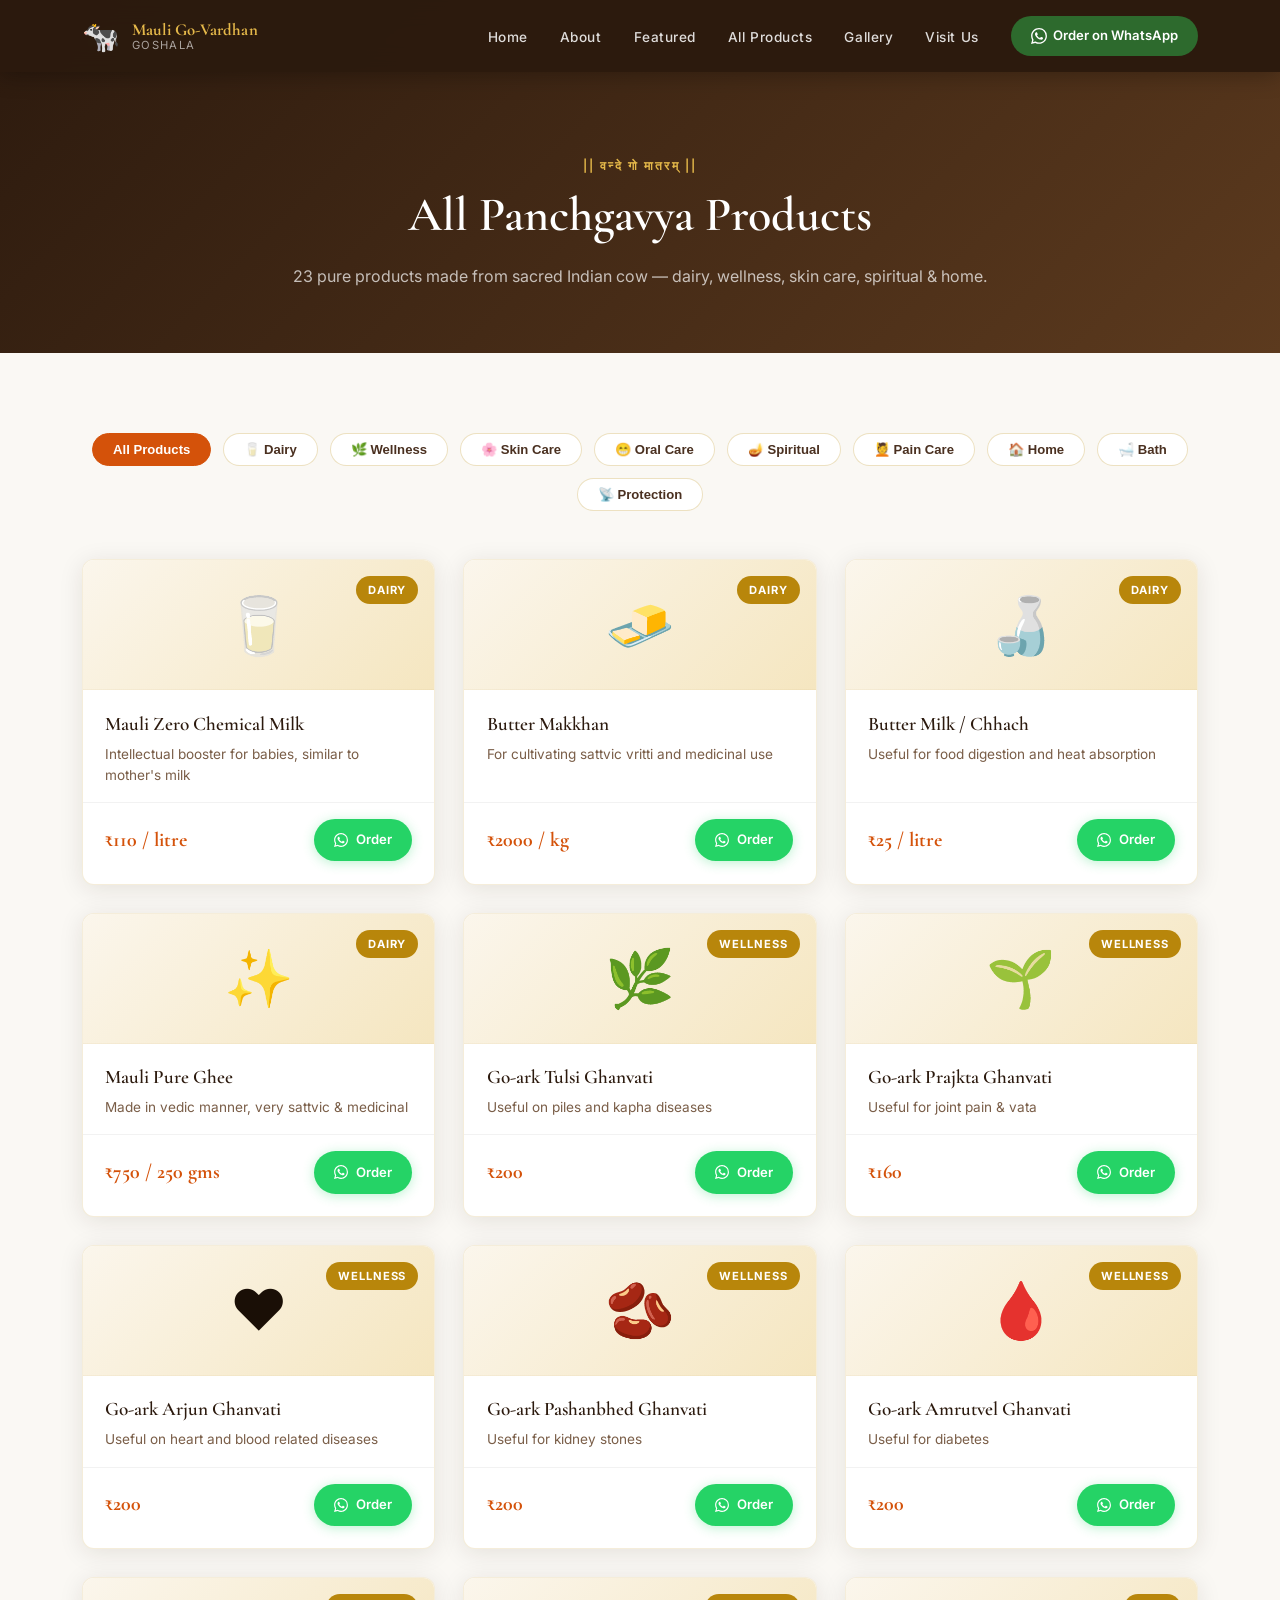
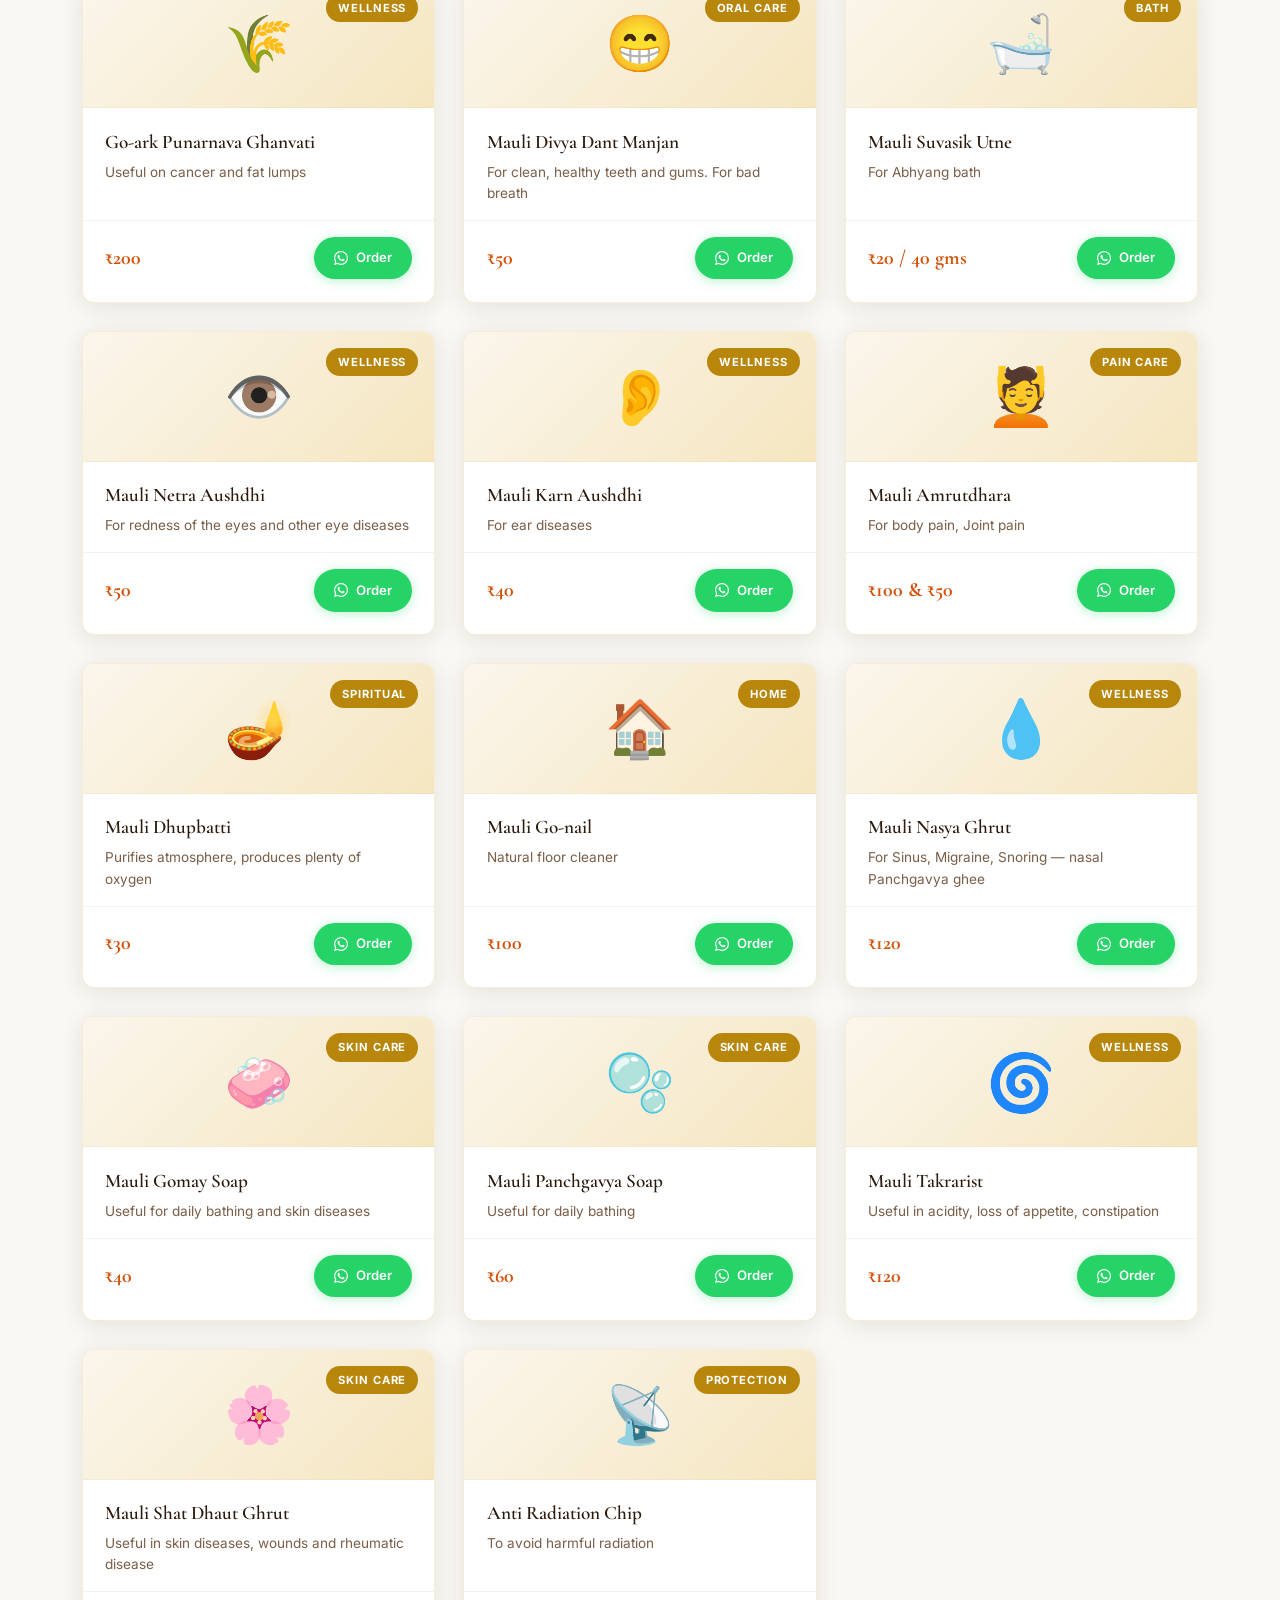
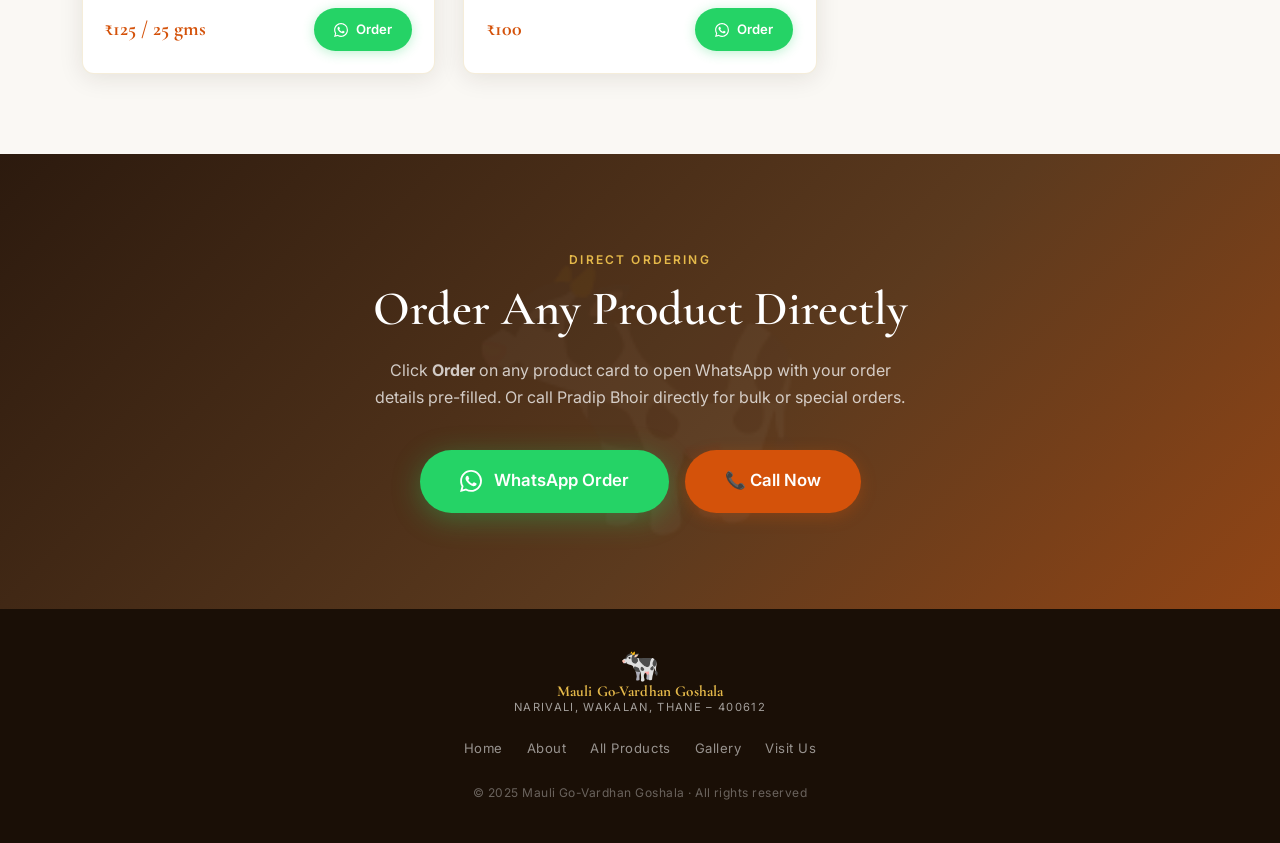
==== commit 2f23530b: "Add files via upload" ====
--- a/products.html
+++ b/products.html
@@ -63,7 +63,446 @@
         <button class="filter-btn" data-tag="Bath">🛁 Bath</button>
         <button class="filter-btn" data-tag="Protection">📡 Protection</button>
       </div>
-      <div class="all-products-grid" id="allProductsGrid"></div>
+      <div class="all-products-grid" id="allProductsGrid">
+
+        <!-- Card 1 -->
+        <div class="product-card" data-tag="Dairy">
+          <div class="product-card-tag">Dairy</div>
+          <div class="product-icon-wrap">
+            <!-- REPLACE emoji with: <img src="assets/milk.jpg" alt="Mauli Zero Chemical Milk"> -->
+            🥛
+          </div>
+          <div class="product-body">
+            <h3 class="product-name">Mauli Zero Chemical Milk</h3>
+            <p class="product-desc">Intellectual booster for babies, similar to mother's milk</p>
+          </div>
+          <div class="product-footer">
+            <span class="product-price">₹110 / litre</span>
+            <div class="product-actions">
+              <a href="https://wa.me/919870832979?text=Namaste%20Pradip%20ji%20%F0%9F%99%8F%0A%0AI%20am%20interested%20in%20ordering%3A%0A%2AMauli%20Zero%20Chemical%20Milk%2A%0APrice%3A%20%E2%82%B9110%20/%20litre%0A%0APlease%20confirm%20availability%20and%20delivery%20details.%20Thank%20you%21" target="_blank" class="btn btn-wa"><svg width="14" height="14" viewBox="0 0 24 24" fill="currentColor"><path d="M17.472 14.382c-.297-.149-1.758-.867-2.03-.967-.273-.099-.471-.148-.67.15-.197.297-.767.966-.94 1.164-.173.199-.347.223-.644.075-.297-.15-1.255-.463-2.39-1.475-.883-.788-1.48-1.761-1.653-2.059-.173-.297-.018-.458.13-.606.134-.133.298-.347.446-.52.149-.174.198-.298.298-.497.099-.198.05-.371-.025-.52-.075-.149-.669-1.612-.916-2.207-.242-.579-.487-.5-.669-.51-.173-.008-.371-.01-.57-.01-.198 0-.52.074-.792.372-.272.297-1.04 1.016-1.04 2.479 0 1.462 1.065 2.875 1.213 3.074.149.198 2.096 3.2 5.077 4.487.709.306 1.262.489 1.694.625.712.227 1.36.195 1.871.118.571-.085 1.758-.719 2.006-1.413.248-.694.248-1.289.173-1.413-.074-.124-.272-.198-.57-.347m-5.421 7.403h-.004a9.87 9.87 0 01-5.031-1.378l-.361-.214-3.741.982.998-3.648-.235-.374a9.86 9.86 0 01-1.51-5.26c.001-5.45 4.436-9.884 9.888-9.884 2.64 0 5.122 1.03 6.988 2.898a9.825 9.825 0 012.893 6.994c-.003 5.45-4.437 9.884-9.885 9.884m8.413-18.297A11.815 11.815 0 0012.05 0C5.495 0 .16 5.335.157 11.892c0 2.096.547 4.142 1.588 5.945L.057 24l6.305-1.654a11.882 11.882 0 005.683 1.448h.005c6.554 0 11.89-5.335 11.893-11.893a11.821 11.821 0 00-3.48-8.413z"/></svg> Order</a>
+            </div>
+          </div>
+        </div>
+
+        <!-- Card 2 -->
+        <div class="product-card" data-tag="Dairy">
+          <div class="product-card-tag">Dairy</div>
+          <div class="product-icon-wrap">
+            <!-- REPLACE emoji with: <img src="assets/makkhan.jpg" alt="Butter Makkhan"> -->
+            🧈
+          </div>
+          <div class="product-body">
+            <h3 class="product-name">Butter Makkhan</h3>
+            <p class="product-desc">For cultivating sattvic vritti and medicinal use</p>
+          </div>
+          <div class="product-footer">
+            <span class="product-price">₹2000 / kg</span>
+            <div class="product-actions">
+              <a href="https://wa.me/919870832979?text=Namaste%20Pradip%20ji%20%F0%9F%99%8F%0A%0AI%20am%20interested%20in%20ordering%3A%0A%2AButter%20Makkhan%2A%0APrice%3A%20%E2%82%B92000%20/%20kg%0A%0APlease%20confirm%20availability%20and%20delivery%20details.%20Thank%20you%21" target="_blank" class="btn btn-wa"><svg width="14" height="14" viewBox="0 0 24 24" fill="currentColor"><path d="M17.472 14.382c-.297-.149-1.758-.867-2.03-.967-.273-.099-.471-.148-.67.15-.197.297-.767.966-.94 1.164-.173.199-.347.223-.644.075-.297-.15-1.255-.463-2.39-1.475-.883-.788-1.48-1.761-1.653-2.059-.173-.297-.018-.458.13-.606.134-.133.298-.347.446-.52.149-.174.198-.298.298-.497.099-.198.05-.371-.025-.52-.075-.149-.669-1.612-.916-2.207-.242-.579-.487-.5-.669-.51-.173-.008-.371-.01-.57-.01-.198 0-.52.074-.792.372-.272.297-1.04 1.016-1.04 2.479 0 1.462 1.065 2.875 1.213 3.074.149.198 2.096 3.2 5.077 4.487.709.306 1.262.489 1.694.625.712.227 1.36.195 1.871.118.571-.085 1.758-.719 2.006-1.413.248-.694.248-1.289.173-1.413-.074-.124-.272-.198-.57-.347m-5.421 7.403h-.004a9.87 9.87 0 01-5.031-1.378l-.361-.214-3.741.982.998-3.648-.235-.374a9.86 9.86 0 01-1.51-5.26c.001-5.45 4.436-9.884 9.888-9.884 2.64 0 5.122 1.03 6.988 2.898a9.825 9.825 0 012.893 6.994c-.003 5.45-4.437 9.884-9.885 9.884m8.413-18.297A11.815 11.815 0 0012.05 0C5.495 0 .16 5.335.157 11.892c0 2.096.547 4.142 1.588 5.945L.057 24l6.305-1.654a11.882 11.882 0 005.683 1.448h.005c6.554 0 11.89-5.335 11.893-11.893a11.821 11.821 0 00-3.48-8.413z"/></svg> Order</a>
+            </div>
+          </div>
+        </div>
+
+        <!-- Card 3 -->
+        <div class="product-card" data-tag="Dairy">
+          <div class="product-card-tag">Dairy</div>
+          <div class="product-icon-wrap">
+            <!-- REPLACE emoji with: <img src="assets/chhach.jpg" alt="Butter Milk / Chhach"> -->
+            🍶
+          </div>
+          <div class="product-body">
+            <h3 class="product-name">Butter Milk / Chhach</h3>
+            <p class="product-desc">Useful for food digestion and heat absorption</p>
+          </div>
+          <div class="product-footer">
+            <span class="product-price">₹25 / litre</span>
+            <div class="product-actions">
+              <a href="https://wa.me/919870832979?text=Namaste%20Pradip%20ji%20%F0%9F%99%8F%0A%0AI%20am%20interested%20in%20ordering%3A%0A%2AButter%20Milk%20/%20Chhach%2A%0APrice%3A%20%E2%82%B925%20/%20litre%0A%0APlease%20confirm%20availability%20and%20delivery%20details.%20Thank%20you%21" target="_blank" class="btn btn-wa"><svg width="14" height="14" viewBox="0 0 24 24" fill="currentColor"><path d="M17.472 14.382c-.297-.149-1.758-.867-2.03-.967-.273-.099-.471-.148-.67.15-.197.297-.767.966-.94 1.164-.173.199-.347.223-.644.075-.297-.15-1.255-.463-2.39-1.475-.883-.788-1.48-1.761-1.653-2.059-.173-.297-.018-.458.13-.606.134-.133.298-.347.446-.52.149-.174.198-.298.298-.497.099-.198.05-.371-.025-.52-.075-.149-.669-1.612-.916-2.207-.242-.579-.487-.5-.669-.51-.173-.008-.371-.01-.57-.01-.198 0-.52.074-.792.372-.272.297-1.04 1.016-1.04 2.479 0 1.462 1.065 2.875 1.213 3.074.149.198 2.096 3.2 5.077 4.487.709.306 1.262.489 1.694.625.712.227 1.36.195 1.871.118.571-.085 1.758-.719 2.006-1.413.248-.694.248-1.289.173-1.413-.074-.124-.272-.198-.57-.347m-5.421 7.403h-.004a9.87 9.87 0 01-5.031-1.378l-.361-.214-3.741.982.998-3.648-.235-.374a9.86 9.86 0 01-1.51-5.26c.001-5.45 4.436-9.884 9.888-9.884 2.64 0 5.122 1.03 6.988 2.898a9.825 9.825 0 012.893 6.994c-.003 5.45-4.437 9.884-9.885 9.884m8.413-18.297A11.815 11.815 0 0012.05 0C5.495 0 .16 5.335.157 11.892c0 2.096.547 4.142 1.588 5.945L.057 24l6.305-1.654a11.882 11.882 0 005.683 1.448h.005c6.554 0 11.89-5.335 11.893-11.893a11.821 11.821 0 00-3.48-8.413z"/></svg> Order</a>
+            </div>
+          </div>
+        </div>
+
+        <!-- Card 4 -->
+        <div class="product-card" data-tag="Dairy">
+          <div class="product-card-tag">Dairy</div>
+          <div class="product-icon-wrap">
+            <!-- REPLACE emoji with: <img src="assets/ghee.jpg" alt="Mauli Pure Ghee"> -->
+            ✨
+          </div>
+          <div class="product-body">
+            <h3 class="product-name">Mauli Pure Ghee</h3>
+            <p class="product-desc">Made in vedic manner, very sattvic & medicinal</p>
+          </div>
+          <div class="product-footer">
+            <span class="product-price">₹750 / 250 gms</span>
+            <div class="product-actions">
+              <a href="https://wa.me/919870832979?text=Namaste%20Pradip%20ji%20%F0%9F%99%8F%0A%0AI%20am%20interested%20in%20ordering%3A%0A%2AMauli%20Pure%20Ghee%2A%0APrice%3A%20%E2%82%B9750%20/%20250%20gms%0A%0APlease%20confirm%20availability%20and%20delivery%20details.%20Thank%20you%21" target="_blank" class="btn btn-wa"><svg width="14" height="14" viewBox="0 0 24 24" fill="currentColor"><path d="M17.472 14.382c-.297-.149-1.758-.867-2.03-.967-.273-.099-.471-.148-.67.15-.197.297-.767.966-.94 1.164-.173.199-.347.223-.644.075-.297-.15-1.255-.463-2.39-1.475-.883-.788-1.48-1.761-1.653-2.059-.173-.297-.018-.458.13-.606.134-.133.298-.347.446-.52.149-.174.198-.298.298-.497.099-.198.05-.371-.025-.52-.075-.149-.669-1.612-.916-2.207-.242-.579-.487-.5-.669-.51-.173-.008-.371-.01-.57-.01-.198 0-.52.074-.792.372-.272.297-1.04 1.016-1.04 2.479 0 1.462 1.065 2.875 1.213 3.074.149.198 2.096 3.2 5.077 4.487.709.306 1.262.489 1.694.625.712.227 1.36.195 1.871.118.571-.085 1.758-.719 2.006-1.413.248-.694.248-1.289.173-1.413-.074-.124-.272-.198-.57-.347m-5.421 7.403h-.004a9.87 9.87 0 01-5.031-1.378l-.361-.214-3.741.982.998-3.648-.235-.374a9.86 9.86 0 01-1.51-5.26c.001-5.45 4.436-9.884 9.888-9.884 2.64 0 5.122 1.03 6.988 2.898a9.825 9.825 0 012.893 6.994c-.003 5.45-4.437 9.884-9.885 9.884m8.413-18.297A11.815 11.815 0 0012.05 0C5.495 0 .16 5.335.157 11.892c0 2.096.547 4.142 1.588 5.945L.057 24l6.305-1.654a11.882 11.882 0 005.683 1.448h.005c6.554 0 11.89-5.335 11.893-11.893a11.821 11.821 0 00-3.48-8.413z"/></svg> Order</a>
+            </div>
+          </div>
+        </div>
+
+        <!-- Card 5 -->
+        <div class="product-card" data-tag="Wellness">
+          <div class="product-card-tag">Wellness</div>
+          <div class="product-icon-wrap">
+            <!-- REPLACE emoji with: <img src="assets/tulsi-ghanvati.jpg" alt="Go-ark Tulsi Ghanvati"> -->
+            🌿
+          </div>
+          <div class="product-body">
+            <h3 class="product-name">Go-ark Tulsi Ghanvati</h3>
+            <p class="product-desc">Useful on piles and kapha diseases</p>
+          </div>
+          <div class="product-footer">
+            <span class="product-price">₹200</span>
+            <div class="product-actions">
+              <a href="https://wa.me/919870832979?text=Namaste%20Pradip%20ji%20%F0%9F%99%8F%0A%0AI%20am%20interested%20in%20ordering%3A%0A%2AGo-ark%20Tulsi%20Ghanvati%2A%0APrice%3A%20%E2%82%B9200%0A%0APlease%20confirm%20availability%20and%20delivery%20details.%20Thank%20you%21" target="_blank" class="btn btn-wa"><svg width="14" height="14" viewBox="0 0 24 24" fill="currentColor"><path d="M17.472 14.382c-.297-.149-1.758-.867-2.03-.967-.273-.099-.471-.148-.67.15-.197.297-.767.966-.94 1.164-.173.199-.347.223-.644.075-.297-.15-1.255-.463-2.39-1.475-.883-.788-1.48-1.761-1.653-2.059-.173-.297-.018-.458.13-.606.134-.133.298-.347.446-.52.149-.174.198-.298.298-.497.099-.198.05-.371-.025-.52-.075-.149-.669-1.612-.916-2.207-.242-.579-.487-.5-.669-.51-.173-.008-.371-.01-.57-.01-.198 0-.52.074-.792.372-.272.297-1.04 1.016-1.04 2.479 0 1.462 1.065 2.875 1.213 3.074.149.198 2.096 3.2 5.077 4.487.709.306 1.262.489 1.694.625.712.227 1.36.195 1.871.118.571-.085 1.758-.719 2.006-1.413.248-.694.248-1.289.173-1.413-.074-.124-.272-.198-.57-.347m-5.421 7.403h-.004a9.87 9.87 0 01-5.031-1.378l-.361-.214-3.741.982.998-3.648-.235-.374a9.86 9.86 0 01-1.51-5.26c.001-5.45 4.436-9.884 9.888-9.884 2.64 0 5.122 1.03 6.988 2.898a9.825 9.825 0 012.893 6.994c-.003 5.45-4.437 9.884-9.885 9.884m8.413-18.297A11.815 11.815 0 0012.05 0C5.495 0 .16 5.335.157 11.892c0 2.096.547 4.142 1.588 5.945L.057 24l6.305-1.654a11.882 11.882 0 005.683 1.448h.005c6.554 0 11.89-5.335 11.893-11.893a11.821 11.821 0 00-3.48-8.413z"/></svg> Order</a>
+            </div>
+          </div>
+        </div>
+
+        <!-- Card 6 -->
+        <div class="product-card" data-tag="Wellness">
+          <div class="product-card-tag">Wellness</div>
+          <div class="product-icon-wrap">
+            <!-- REPLACE emoji with: <img src="assets/prajkta-ghanvati.jpg" alt="Go-ark Prajkta Ghanvati"> -->
+            🌱
+          </div>
+          <div class="product-body">
+            <h3 class="product-name">Go-ark Prajkta Ghanvati</h3>
+            <p class="product-desc">Useful for joint pain & vata</p>
+          </div>
+          <div class="product-footer">
+            <span class="product-price">₹160</span>
+            <div class="product-actions">
+              <a href="https://wa.me/919870832979?text=Namaste%20Pradip%20ji%20%F0%9F%99%8F%0A%0AI%20am%20interested%20in%20ordering%3A%0A%2AGo-ark%20Prajkta%20Ghanvati%2A%0APrice%3A%20%E2%82%B9160%0A%0APlease%20confirm%20availability%20and%20delivery%20details.%20Thank%20you%21" target="_blank" class="btn btn-wa"><svg width="14" height="14" viewBox="0 0 24 24" fill="currentColor"><path d="M17.472 14.382c-.297-.149-1.758-.867-2.03-.967-.273-.099-.471-.148-.67.15-.197.297-.767.966-.94 1.164-.173.199-.347.223-.644.075-.297-.15-1.255-.463-2.39-1.475-.883-.788-1.48-1.761-1.653-2.059-.173-.297-.018-.458.13-.606.134-.133.298-.347.446-.52.149-.174.198-.298.298-.497.099-.198.05-.371-.025-.52-.075-.149-.669-1.612-.916-2.207-.242-.579-.487-.5-.669-.51-.173-.008-.371-.01-.57-.01-.198 0-.52.074-.792.372-.272.297-1.04 1.016-1.04 2.479 0 1.462 1.065 2.875 1.213 3.074.149.198 2.096 3.2 5.077 4.487.709.306 1.262.489 1.694.625.712.227 1.36.195 1.871.118.571-.085 1.758-.719 2.006-1.413.248-.694.248-1.289.173-1.413-.074-.124-.272-.198-.57-.347m-5.421 7.403h-.004a9.87 9.87 0 01-5.031-1.378l-.361-.214-3.741.982.998-3.648-.235-.374a9.86 9.86 0 01-1.51-5.26c.001-5.45 4.436-9.884 9.888-9.884 2.64 0 5.122 1.03 6.988 2.898a9.825 9.825 0 012.893 6.994c-.003 5.45-4.437 9.884-9.885 9.884m8.413-18.297A11.815 11.815 0 0012.05 0C5.495 0 .16 5.335.157 11.892c0 2.096.547 4.142 1.588 5.945L.057 24l6.305-1.654a11.882 11.882 0 005.683 1.448h.005c6.554 0 11.89-5.335 11.893-11.893a11.821 11.821 0 00-3.48-8.413z"/></svg> Order</a>
+            </div>
+          </div>
+        </div>
+
+        <!-- Card 7 -->
+        <div class="product-card" data-tag="Wellness">
+          <div class="product-card-tag">Wellness</div>
+          <div class="product-icon-wrap">
+            <!-- REPLACE emoji with: <img src="assets/arjun-ghanvati.jpg" alt="Go-ark Arjun Ghanvati"> -->
+            ❤️
+          </div>
+          <div class="product-body">
+            <h3 class="product-name">Go-ark Arjun Ghanvati</h3>
+            <p class="product-desc">Useful on heart and blood related diseases</p>
+          </div>
+          <div class="product-footer">
+            <span class="product-price">₹200</span>
+            <div class="product-actions">
+              <a href="https://wa.me/919870832979?text=Namaste%20Pradip%20ji%20%F0%9F%99%8F%0A%0AI%20am%20interested%20in%20ordering%3A%0A%2AGo-ark%20Arjun%20Ghanvati%2A%0APrice%3A%20%E2%82%B9200%0A%0APlease%20confirm%20availability%20and%20delivery%20details.%20Thank%20you%21" target="_blank" class="btn btn-wa"><svg width="14" height="14" viewBox="0 0 24 24" fill="currentColor"><path d="M17.472 14.382c-.297-.149-1.758-.867-2.03-.967-.273-.099-.471-.148-.67.15-.197.297-.767.966-.94 1.164-.173.199-.347.223-.644.075-.297-.15-1.255-.463-2.39-1.475-.883-.788-1.48-1.761-1.653-2.059-.173-.297-.018-.458.13-.606.134-.133.298-.347.446-.52.149-.174.198-.298.298-.497.099-.198.05-.371-.025-.52-.075-.149-.669-1.612-.916-2.207-.242-.579-.487-.5-.669-.51-.173-.008-.371-.01-.57-.01-.198 0-.52.074-.792.372-.272.297-1.04 1.016-1.04 2.479 0 1.462 1.065 2.875 1.213 3.074.149.198 2.096 3.2 5.077 4.487.709.306 1.262.489 1.694.625.712.227 1.36.195 1.871.118.571-.085 1.758-.719 2.006-1.413.248-.694.248-1.289.173-1.413-.074-.124-.272-.198-.57-.347m-5.421 7.403h-.004a9.87 9.87 0 01-5.031-1.378l-.361-.214-3.741.982.998-3.648-.235-.374a9.86 9.86 0 01-1.51-5.26c.001-5.45 4.436-9.884 9.888-9.884 2.64 0 5.122 1.03 6.988 2.898a9.825 9.825 0 012.893 6.994c-.003 5.45-4.437 9.884-9.885 9.884m8.413-18.297A11.815 11.815 0 0012.05 0C5.495 0 .16 5.335.157 11.892c0 2.096.547 4.142 1.588 5.945L.057 24l6.305-1.654a11.882 11.882 0 005.683 1.448h.005c6.554 0 11.89-5.335 11.893-11.893a11.821 11.821 0 00-3.48-8.413z"/></svg> Order</a>
+            </div>
+          </div>
+        </div>
+
+        <!-- Card 8 -->
+        <div class="product-card" data-tag="Wellness">
+          <div class="product-card-tag">Wellness</div>
+          <div class="product-icon-wrap">
+            <!-- REPLACE emoji with: <img src="assets/pashanbhed-ghanvati.jpg" alt="Go-ark Pashanbhed Ghanvati"> -->
+            🫘
+          </div>
+          <div class="product-body">
+            <h3 class="product-name">Go-ark Pashanbhed Ghanvati</h3>
+            <p class="product-desc">Useful for kidney stones</p>
+          </div>
+          <div class="product-footer">
+            <span class="product-price">₹200</span>
+            <div class="product-actions">
+              <a href="https://wa.me/919870832979?text=Namaste%20Pradip%20ji%20%F0%9F%99%8F%0A%0AI%20am%20interested%20in%20ordering%3A%0A%2AGo-ark%20Pashanbhed%20Ghanvati%2A%0APrice%3A%20%E2%82%B9200%0A%0APlease%20confirm%20availability%20and%20delivery%20details.%20Thank%20you%21" target="_blank" class="btn btn-wa"><svg width="14" height="14" viewBox="0 0 24 24" fill="currentColor"><path d="M17.472 14.382c-.297-.149-1.758-.867-2.03-.967-.273-.099-.471-.148-.67.15-.197.297-.767.966-.94 1.164-.173.199-.347.223-.644.075-.297-.15-1.255-.463-2.39-1.475-.883-.788-1.48-1.761-1.653-2.059-.173-.297-.018-.458.13-.606.134-.133.298-.347.446-.52.149-.174.198-.298.298-.497.099-.198.05-.371-.025-.52-.075-.149-.669-1.612-.916-2.207-.242-.579-.487-.5-.669-.51-.173-.008-.371-.01-.57-.01-.198 0-.52.074-.792.372-.272.297-1.04 1.016-1.04 2.479 0 1.462 1.065 2.875 1.213 3.074.149.198 2.096 3.2 5.077 4.487.709.306 1.262.489 1.694.625.712.227 1.36.195 1.871.118.571-.085 1.758-.719 2.006-1.413.248-.694.248-1.289.173-1.413-.074-.124-.272-.198-.57-.347m-5.421 7.403h-.004a9.87 9.87 0 01-5.031-1.378l-.361-.214-3.741.982.998-3.648-.235-.374a9.86 9.86 0 01-1.51-5.26c.001-5.45 4.436-9.884 9.888-9.884 2.64 0 5.122 1.03 6.988 2.898a9.825 9.825 0 012.893 6.994c-.003 5.45-4.437 9.884-9.885 9.884m8.413-18.297A11.815 11.815 0 0012.05 0C5.495 0 .16 5.335.157 11.892c0 2.096.547 4.142 1.588 5.945L.057 24l6.305-1.654a11.882 11.882 0 005.683 1.448h.005c6.554 0 11.89-5.335 11.893-11.893a11.821 11.821 0 00-3.48-8.413z"/></svg> Order</a>
+            </div>
+          </div>
+        </div>
+
+        <!-- Card 9 -->
+        <div class="product-card" data-tag="Wellness">
+          <div class="product-card-tag">Wellness</div>
+          <div class="product-icon-wrap">
+            <!-- REPLACE emoji with: <img src="assets/amrutvel-ghanvati.jpg" alt="Go-ark Amrutvel Ghanvati"> -->
+            🩸
+          </div>
+          <div class="product-body">
+            <h3 class="product-name">Go-ark Amrutvel Ghanvati</h3>
+            <p class="product-desc">Useful for diabetes</p>
+          </div>
+          <div class="product-footer">
+            <span class="product-price">₹200</span>
+            <div class="product-actions">
+              <a href="https://wa.me/919870832979?text=Namaste%20Pradip%20ji%20%F0%9F%99%8F%0A%0AI%20am%20interested%20in%20ordering%3A%0A%2AGo-ark%20Amrutvel%20Ghanvati%2A%0APrice%3A%20%E2%82%B9200%0A%0APlease%20confirm%20availability%20and%20delivery%20details.%20Thank%20you%21" target="_blank" class="btn btn-wa"><svg width="14" height="14" viewBox="0 0 24 24" fill="currentColor"><path d="M17.472 14.382c-.297-.149-1.758-.867-2.03-.967-.273-.099-.471-.148-.67.15-.197.297-.767.966-.94 1.164-.173.199-.347.223-.644.075-.297-.15-1.255-.463-2.39-1.475-.883-.788-1.48-1.761-1.653-2.059-.173-.297-.018-.458.13-.606.134-.133.298-.347.446-.52.149-.174.198-.298.298-.497.099-.198.05-.371-.025-.52-.075-.149-.669-1.612-.916-2.207-.242-.579-.487-.5-.669-.51-.173-.008-.371-.01-.57-.01-.198 0-.52.074-.792.372-.272.297-1.04 1.016-1.04 2.479 0 1.462 1.065 2.875 1.213 3.074.149.198 2.096 3.2 5.077 4.487.709.306 1.262.489 1.694.625.712.227 1.36.195 1.871.118.571-.085 1.758-.719 2.006-1.413.248-.694.248-1.289.173-1.413-.074-.124-.272-.198-.57-.347m-5.421 7.403h-.004a9.87 9.87 0 01-5.031-1.378l-.361-.214-3.741.982.998-3.648-.235-.374a9.86 9.86 0 01-1.51-5.26c.001-5.45 4.436-9.884 9.888-9.884 2.64 0 5.122 1.03 6.988 2.898a9.825 9.825 0 012.893 6.994c-.003 5.45-4.437 9.884-9.885 9.884m8.413-18.297A11.815 11.815 0 0012.05 0C5.495 0 .16 5.335.157 11.892c0 2.096.547 4.142 1.588 5.945L.057 24l6.305-1.654a11.882 11.882 0 005.683 1.448h.005c6.554 0 11.89-5.335 11.893-11.893a11.821 11.821 0 00-3.48-8.413z"/></svg> Order</a>
+            </div>
+          </div>
+        </div>
+
+        <!-- Card 10 -->
+        <div class="product-card" data-tag="Wellness">
+          <div class="product-card-tag">Wellness</div>
+          <div class="product-icon-wrap">
+            <!-- REPLACE emoji with: <img src="assets/punarnava-ghanvati.jpg" alt="Go-ark Punarnava Ghanvati"> -->
+            🌾
+          </div>
+          <div class="product-body">
+            <h3 class="product-name">Go-ark Punarnava Ghanvati</h3>
+            <p class="product-desc">Useful on cancer and fat lumps</p>
+          </div>
+          <div class="product-footer">
+            <span class="product-price">₹200</span>
+            <div class="product-actions">
+              <a href="https://wa.me/919870832979?text=Namaste%20Pradip%20ji%20%F0%9F%99%8F%0A%0AI%20am%20interested%20in%20ordering%3A%0A%2AGo-ark%20Punarnava%20Ghanvati%2A%0APrice%3A%20%E2%82%B9200%0A%0APlease%20confirm%20availability%20and%20delivery%20details.%20Thank%20you%21" target="_blank" class="btn btn-wa"><svg width="14" height="14" viewBox="0 0 24 24" fill="currentColor"><path d="M17.472 14.382c-.297-.149-1.758-.867-2.03-.967-.273-.099-.471-.148-.67.15-.197.297-.767.966-.94 1.164-.173.199-.347.223-.644.075-.297-.15-1.255-.463-2.39-1.475-.883-.788-1.48-1.761-1.653-2.059-.173-.297-.018-.458.13-.606.134-.133.298-.347.446-.52.149-.174.198-.298.298-.497.099-.198.05-.371-.025-.52-.075-.149-.669-1.612-.916-2.207-.242-.579-.487-.5-.669-.51-.173-.008-.371-.01-.57-.01-.198 0-.52.074-.792.372-.272.297-1.04 1.016-1.04 2.479 0 1.462 1.065 2.875 1.213 3.074.149.198 2.096 3.2 5.077 4.487.709.306 1.262.489 1.694.625.712.227 1.36.195 1.871.118.571-.085 1.758-.719 2.006-1.413.248-.694.248-1.289.173-1.413-.074-.124-.272-.198-.57-.347m-5.421 7.403h-.004a9.87 9.87 0 01-5.031-1.378l-.361-.214-3.741.982.998-3.648-.235-.374a9.86 9.86 0 01-1.51-5.26c.001-5.45 4.436-9.884 9.888-9.884 2.64 0 5.122 1.03 6.988 2.898a9.825 9.825 0 012.893 6.994c-.003 5.45-4.437 9.884-9.885 9.884m8.413-18.297A11.815 11.815 0 0012.05 0C5.495 0 .16 5.335.157 11.892c0 2.096.547 4.142 1.588 5.945L.057 24l6.305-1.654a11.882 11.882 0 005.683 1.448h.005c6.554 0 11.89-5.335 11.893-11.893a11.821 11.821 0 00-3.48-8.413z"/></svg> Order</a>
+            </div>
+          </div>
+        </div>
+
+        <!-- Card 11 -->
+        <div class="product-card" data-tag="Oral Care">
+          <div class="product-card-tag">Oral Care</div>
+          <div class="product-icon-wrap">
+            <!-- REPLACE emoji with: <img src="assets/dant-manjan.jpg" alt="Mauli Divya Dant Manjan"> -->
+            😁
+          </div>
+          <div class="product-body">
+            <h3 class="product-name">Mauli Divya Dant Manjan</h3>
+            <p class="product-desc">For clean, healthy teeth and gums. For bad breath</p>
+          </div>
+          <div class="product-footer">
+            <span class="product-price">₹50</span>
+            <div class="product-actions">
+              <a href="https://wa.me/919870832979?text=Namaste%20Pradip%20ji%20%F0%9F%99%8F%0A%0AI%20am%20interested%20in%20ordering%3A%0A%2AMauli%20Divya%20Dant%20Manjan%2A%0APrice%3A%20%E2%82%B950%0A%0APlease%20confirm%20availability%20and%20delivery%20details.%20Thank%20you%21" target="_blank" class="btn btn-wa"><svg width="14" height="14" viewBox="0 0 24 24" fill="currentColor"><path d="M17.472 14.382c-.297-.149-1.758-.867-2.03-.967-.273-.099-.471-.148-.67.15-.197.297-.767.966-.94 1.164-.173.199-.347.223-.644.075-.297-.15-1.255-.463-2.39-1.475-.883-.788-1.48-1.761-1.653-2.059-.173-.297-.018-.458.13-.606.134-.133.298-.347.446-.52.149-.174.198-.298.298-.497.099-.198.05-.371-.025-.52-.075-.149-.669-1.612-.916-2.207-.242-.579-.487-.5-.669-.51-.173-.008-.371-.01-.57-.01-.198 0-.52.074-.792.372-.272.297-1.04 1.016-1.04 2.479 0 1.462 1.065 2.875 1.213 3.074.149.198 2.096 3.2 5.077 4.487.709.306 1.262.489 1.694.625.712.227 1.36.195 1.871.118.571-.085 1.758-.719 2.006-1.413.248-.694.248-1.289.173-1.413-.074-.124-.272-.198-.57-.347m-5.421 7.403h-.004a9.87 9.87 0 01-5.031-1.378l-.361-.214-3.741.982.998-3.648-.235-.374a9.86 9.86 0 01-1.51-5.26c.001-5.45 4.436-9.884 9.888-9.884 2.64 0 5.122 1.03 6.988 2.898a9.825 9.825 0 012.893 6.994c-.003 5.45-4.437 9.884-9.885 9.884m8.413-18.297A11.815 11.815 0 0012.05 0C5.495 0 .16 5.335.157 11.892c0 2.096.547 4.142 1.588 5.945L.057 24l6.305-1.654a11.882 11.882 0 005.683 1.448h.005c6.554 0 11.89-5.335 11.893-11.893a11.821 11.821 0 00-3.48-8.413z"/></svg> Order</a>
+            </div>
+          </div>
+        </div>
+
+        <!-- Card 12 -->
+        <div class="product-card" data-tag="Bath">
+          <div class="product-card-tag">Bath</div>
+          <div class="product-icon-wrap">
+            <!-- REPLACE emoji with: <img src="assets/suvasik-utne.jpg" alt="Mauli Suvasik Utne"> -->
+            🛁
+          </div>
+          <div class="product-body">
+            <h3 class="product-name">Mauli Suvasik Utne</h3>
+            <p class="product-desc">For Abhyang bath</p>
+          </div>
+          <div class="product-footer">
+            <span class="product-price">₹20 / 40 gms</span>
+            <div class="product-actions">
+              <a href="https://wa.me/919870832979?text=Namaste%20Pradip%20ji%20%F0%9F%99%8F%0A%0AI%20am%20interested%20in%20ordering%3A%0A%2AMauli%20Suvasik%20Utne%2A%0APrice%3A%20%E2%82%B920%20/%2040%20gms%0A%0APlease%20confirm%20availability%20and%20delivery%20details.%20Thank%20you%21" target="_blank" class="btn btn-wa"><svg width="14" height="14" viewBox="0 0 24 24" fill="currentColor"><path d="M17.472 14.382c-.297-.149-1.758-.867-2.03-.967-.273-.099-.471-.148-.67.15-.197.297-.767.966-.94 1.164-.173.199-.347.223-.644.075-.297-.15-1.255-.463-2.39-1.475-.883-.788-1.48-1.761-1.653-2.059-.173-.297-.018-.458.13-.606.134-.133.298-.347.446-.52.149-.174.198-.298.298-.497.099-.198.05-.371-.025-.52-.075-.149-.669-1.612-.916-2.207-.242-.579-.487-.5-.669-.51-.173-.008-.371-.01-.57-.01-.198 0-.52.074-.792.372-.272.297-1.04 1.016-1.04 2.479 0 1.462 1.065 2.875 1.213 3.074.149.198 2.096 3.2 5.077 4.487.709.306 1.262.489 1.694.625.712.227 1.36.195 1.871.118.571-.085 1.758-.719 2.006-1.413.248-.694.248-1.289.173-1.413-.074-.124-.272-.198-.57-.347m-5.421 7.403h-.004a9.87 9.87 0 01-5.031-1.378l-.361-.214-3.741.982.998-3.648-.235-.374a9.86 9.86 0 01-1.51-5.26c.001-5.45 4.436-9.884 9.888-9.884 2.64 0 5.122 1.03 6.988 2.898a9.825 9.825 0 012.893 6.994c-.003 5.45-4.437 9.884-9.885 9.884m8.413-18.297A11.815 11.815 0 0012.05 0C5.495 0 .16 5.335.157 11.892c0 2.096.547 4.142 1.588 5.945L.057 24l6.305-1.654a11.882 11.882 0 005.683 1.448h.005c6.554 0 11.89-5.335 11.893-11.893a11.821 11.821 0 00-3.48-8.413z"/></svg> Order</a>
+            </div>
+          </div>
+        </div>
+
+        <!-- Card 13 -->
+        <div class="product-card" data-tag="Wellness">
+          <div class="product-card-tag">Wellness</div>
+          <div class="product-icon-wrap">
+            <!-- REPLACE emoji with: <img src="assets/netra-aushdhi.jpg" alt="Mauli Netra Aushdhi"> -->
+            👁️
+          </div>
+          <div class="product-body">
+            <h3 class="product-name">Mauli Netra Aushdhi</h3>
+            <p class="product-desc">For redness of the eyes and other eye diseases</p>
+          </div>
+          <div class="product-footer">
+            <span class="product-price">₹50</span>
+            <div class="product-actions">
+              <a href="https://wa.me/919870832979?text=Namaste%20Pradip%20ji%20%F0%9F%99%8F%0A%0AI%20am%20interested%20in%20ordering%3A%0A%2AMauli%20Netra%20Aushdhi%2A%0APrice%3A%20%E2%82%B950%0A%0APlease%20confirm%20availability%20and%20delivery%20details.%20Thank%20you%21" target="_blank" class="btn btn-wa"><svg width="14" height="14" viewBox="0 0 24 24" fill="currentColor"><path d="M17.472 14.382c-.297-.149-1.758-.867-2.03-.967-.273-.099-.471-.148-.67.15-.197.297-.767.966-.94 1.164-.173.199-.347.223-.644.075-.297-.15-1.255-.463-2.39-1.475-.883-.788-1.48-1.761-1.653-2.059-.173-.297-.018-.458.13-.606.134-.133.298-.347.446-.52.149-.174.198-.298.298-.497.099-.198.05-.371-.025-.52-.075-.149-.669-1.612-.916-2.207-.242-.579-.487-.5-.669-.51-.173-.008-.371-.01-.57-.01-.198 0-.52.074-.792.372-.272.297-1.04 1.016-1.04 2.479 0 1.462 1.065 2.875 1.213 3.074.149.198 2.096 3.2 5.077 4.487.709.306 1.262.489 1.694.625.712.227 1.36.195 1.871.118.571-.085 1.758-.719 2.006-1.413.248-.694.248-1.289.173-1.413-.074-.124-.272-.198-.57-.347m-5.421 7.403h-.004a9.87 9.87 0 01-5.031-1.378l-.361-.214-3.741.982.998-3.648-.235-.374a9.86 9.86 0 01-1.51-5.26c.001-5.45 4.436-9.884 9.888-9.884 2.64 0 5.122 1.03 6.988 2.898a9.825 9.825 0 012.893 6.994c-.003 5.45-4.437 9.884-9.885 9.884m8.413-18.297A11.815 11.815 0 0012.05 0C5.495 0 .16 5.335.157 11.892c0 2.096.547 4.142 1.588 5.945L.057 24l6.305-1.654a11.882 11.882 0 005.683 1.448h.005c6.554 0 11.89-5.335 11.893-11.893a11.821 11.821 0 00-3.48-8.413z"/></svg> Order</a>
+            </div>
+          </div>
+        </div>
+
+        <!-- Card 14 -->
+        <div class="product-card" data-tag="Wellness">
+          <div class="product-card-tag">Wellness</div>
+          <div class="product-icon-wrap">
+            <!-- REPLACE emoji with: <img src="assets/karn-aushdhi.jpg" alt="Mauli Karn Aushdhi"> -->
+            👂
+          </div>
+          <div class="product-body">
+            <h3 class="product-name">Mauli Karn Aushdhi</h3>
+            <p class="product-desc">For ear diseases</p>
+          </div>
+          <div class="product-footer">
+            <span class="product-price">₹40</span>
+            <div class="product-actions">
+              <a href="https://wa.me/919870832979?text=Namaste%20Pradip%20ji%20%F0%9F%99%8F%0A%0AI%20am%20interested%20in%20ordering%3A%0A%2AMauli%20Karn%20Aushdhi%2A%0APrice%3A%20%E2%82%B940%0A%0APlease%20confirm%20availability%20and%20delivery%20details.%20Thank%20you%21" target="_blank" class="btn btn-wa"><svg width="14" height="14" viewBox="0 0 24 24" fill="currentColor"><path d="M17.472 14.382c-.297-.149-1.758-.867-2.03-.967-.273-.099-.471-.148-.67.15-.197.297-.767.966-.94 1.164-.173.199-.347.223-.644.075-.297-.15-1.255-.463-2.39-1.475-.883-.788-1.48-1.761-1.653-2.059-.173-.297-.018-.458.13-.606.134-.133.298-.347.446-.52.149-.174.198-.298.298-.497.099-.198.05-.371-.025-.52-.075-.149-.669-1.612-.916-2.207-.242-.579-.487-.5-.669-.51-.173-.008-.371-.01-.57-.01-.198 0-.52.074-.792.372-.272.297-1.04 1.016-1.04 2.479 0 1.462 1.065 2.875 1.213 3.074.149.198 2.096 3.2 5.077 4.487.709.306 1.262.489 1.694.625.712.227 1.36.195 1.871.118.571-.085 1.758-.719 2.006-1.413.248-.694.248-1.289.173-1.413-.074-.124-.272-.198-.57-.347m-5.421 7.403h-.004a9.87 9.87 0 01-5.031-1.378l-.361-.214-3.741.982.998-3.648-.235-.374a9.86 9.86 0 01-1.51-5.26c.001-5.45 4.436-9.884 9.888-9.884 2.64 0 5.122 1.03 6.988 2.898a9.825 9.825 0 012.893 6.994c-.003 5.45-4.437 9.884-9.885 9.884m8.413-18.297A11.815 11.815 0 0012.05 0C5.495 0 .16 5.335.157 11.892c0 2.096.547 4.142 1.588 5.945L.057 24l6.305-1.654a11.882 11.882 0 005.683 1.448h.005c6.554 0 11.89-5.335 11.893-11.893a11.821 11.821 0 00-3.48-8.413z"/></svg> Order</a>
+            </div>
+          </div>
+        </div>
+
+        <!-- Card 15 -->
+        <div class="product-card" data-tag="Pain Care">
+          <div class="product-card-tag">Pain Care</div>
+          <div class="product-icon-wrap">
+            <!-- REPLACE emoji with: <img src="assets/amrutdhara.jpg" alt="Mauli Amrutdhara"> -->
+            💆
+          </div>
+          <div class="product-body">
+            <h3 class="product-name">Mauli Amrutdhara</h3>
+            <p class="product-desc">For body pain, Joint pain</p>
+          </div>
+          <div class="product-footer">
+            <span class="product-price">₹100 & ₹50</span>
+            <div class="product-actions">
+              <a href="https://wa.me/919870832979?text=Namaste%20Pradip%20ji%20%F0%9F%99%8F%0A%0AI%20am%20interested%20in%20ordering%3A%0A%2AMauli%20Amrutdhara%2A%0APrice%3A%20%E2%82%B9100%20%26%20%E2%82%B950%0A%0APlease%20confirm%20availability%20and%20delivery%20details.%20Thank%20you%21" target="_blank" class="btn btn-wa"><svg width="14" height="14" viewBox="0 0 24 24" fill="currentColor"><path d="M17.472 14.382c-.297-.149-1.758-.867-2.03-.967-.273-.099-.471-.148-.67.15-.197.297-.767.966-.94 1.164-.173.199-.347.223-.644.075-.297-.15-1.255-.463-2.39-1.475-.883-.788-1.48-1.761-1.653-2.059-.173-.297-.018-.458.13-.606.134-.133.298-.347.446-.52.149-.174.198-.298.298-.497.099-.198.05-.371-.025-.52-.075-.149-.669-1.612-.916-2.207-.242-.579-.487-.5-.669-.51-.173-.008-.371-.01-.57-.01-.198 0-.52.074-.792.372-.272.297-1.04 1.016-1.04 2.479 0 1.462 1.065 2.875 1.213 3.074.149.198 2.096 3.2 5.077 4.487.709.306 1.262.489 1.694.625.712.227 1.36.195 1.871.118.571-.085 1.758-.719 2.006-1.413.248-.694.248-1.289.173-1.413-.074-.124-.272-.198-.57-.347m-5.421 7.403h-.004a9.87 9.87 0 01-5.031-1.378l-.361-.214-3.741.982.998-3.648-.235-.374a9.86 9.86 0 01-1.51-5.26c.001-5.45 4.436-9.884 9.888-9.884 2.64 0 5.122 1.03 6.988 2.898a9.825 9.825 0 012.893 6.994c-.003 5.45-4.437 9.884-9.885 9.884m8.413-18.297A11.815 11.815 0 0012.05 0C5.495 0 .16 5.335.157 11.892c0 2.096.547 4.142 1.588 5.945L.057 24l6.305-1.654a11.882 11.882 0 005.683 1.448h.005c6.554 0 11.89-5.335 11.893-11.893a11.821 11.821 0 00-3.48-8.413z"/></svg> Order</a>
+            </div>
+          </div>
+        </div>
+
+        <!-- Card 16 -->
+        <div class="product-card" data-tag="Spiritual">
+          <div class="product-card-tag">Spiritual</div>
+          <div class="product-icon-wrap">
+            <!-- REPLACE emoji with: <img src="assets/dhupbatti.jpg" alt="Mauli Dhupbatti"> -->
+            🪔
+          </div>
+          <div class="product-body">
+            <h3 class="product-name">Mauli Dhupbatti</h3>
+            <p class="product-desc">Purifies atmosphere, produces plenty of oxygen</p>
+          </div>
+          <div class="product-footer">
+            <span class="product-price">₹30</span>
+            <div class="product-actions">
+              <a href="https://wa.me/919870832979?text=Namaste%20Pradip%20ji%20%F0%9F%99%8F%0A%0AI%20am%20interested%20in%20ordering%3A%0A%2AMauli%20Dhupbatti%2A%0APrice%3A%20%E2%82%B930%0A%0APlease%20confirm%20availability%20and%20delivery%20details.%20Thank%20you%21" target="_blank" class="btn btn-wa"><svg width="14" height="14" viewBox="0 0 24 24" fill="currentColor"><path d="M17.472 14.382c-.297-.149-1.758-.867-2.03-.967-.273-.099-.471-.148-.67.15-.197.297-.767.966-.94 1.164-.173.199-.347.223-.644.075-.297-.15-1.255-.463-2.39-1.475-.883-.788-1.48-1.761-1.653-2.059-.173-.297-.018-.458.13-.606.134-.133.298-.347.446-.52.149-.174.198-.298.298-.497.099-.198.05-.371-.025-.52-.075-.149-.669-1.612-.916-2.207-.242-.579-.487-.5-.669-.51-.173-.008-.371-.01-.57-.01-.198 0-.52.074-.792.372-.272.297-1.04 1.016-1.04 2.479 0 1.462 1.065 2.875 1.213 3.074.149.198 2.096 3.2 5.077 4.487.709.306 1.262.489 1.694.625.712.227 1.36.195 1.871.118.571-.085 1.758-.719 2.006-1.413.248-.694.248-1.289.173-1.413-.074-.124-.272-.198-.57-.347m-5.421 7.403h-.004a9.87 9.87 0 01-5.031-1.378l-.361-.214-3.741.982.998-3.648-.235-.374a9.86 9.86 0 01-1.51-5.26c.001-5.45 4.436-9.884 9.888-9.884 2.64 0 5.122 1.03 6.988 2.898a9.825 9.825 0 012.893 6.994c-.003 5.45-4.437 9.884-9.885 9.884m8.413-18.297A11.815 11.815 0 0012.05 0C5.495 0 .16 5.335.157 11.892c0 2.096.547 4.142 1.588 5.945L.057 24l6.305-1.654a11.882 11.882 0 005.683 1.448h.005c6.554 0 11.89-5.335 11.893-11.893a11.821 11.821 0 00-3.48-8.413z"/></svg> Order</a>
+            </div>
+          </div>
+        </div>
+
+        <!-- Card 17 -->
+        <div class="product-card" data-tag="Home">
+          <div class="product-card-tag">Home</div>
+          <div class="product-icon-wrap">
+            <!-- REPLACE emoji with: <img src="assets/go-nail.jpg" alt="Mauli Go-nail"> -->
+            🏠
+          </div>
+          <div class="product-body">
+            <h3 class="product-name">Mauli Go-nail</h3>
+            <p class="product-desc">Natural floor cleaner</p>
+          </div>
+          <div class="product-footer">
+            <span class="product-price">₹100</span>
+            <div class="product-actions">
+              <a href="https://wa.me/919870832979?text=Namaste%20Pradip%20ji%20%F0%9F%99%8F%0A%0AI%20am%20interested%20in%20ordering%3A%0A%2AMauli%20Go-nail%2A%0APrice%3A%20%E2%82%B9100%0A%0APlease%20confirm%20availability%20and%20delivery%20details.%20Thank%20you%21" target="_blank" class="btn btn-wa"><svg width="14" height="14" viewBox="0 0 24 24" fill="currentColor"><path d="M17.472 14.382c-.297-.149-1.758-.867-2.03-.967-.273-.099-.471-.148-.67.15-.197.297-.767.966-.94 1.164-.173.199-.347.223-.644.075-.297-.15-1.255-.463-2.39-1.475-.883-.788-1.48-1.761-1.653-2.059-.173-.297-.018-.458.13-.606.134-.133.298-.347.446-.52.149-.174.198-.298.298-.497.099-.198.05-.371-.025-.52-.075-.149-.669-1.612-.916-2.207-.242-.579-.487-.5-.669-.51-.173-.008-.371-.01-.57-.01-.198 0-.52.074-.792.372-.272.297-1.04 1.016-1.04 2.479 0 1.462 1.065 2.875 1.213 3.074.149.198 2.096 3.2 5.077 4.487.709.306 1.262.489 1.694.625.712.227 1.36.195 1.871.118.571-.085 1.758-.719 2.006-1.413.248-.694.248-1.289.173-1.413-.074-.124-.272-.198-.57-.347m-5.421 7.403h-.004a9.87 9.87 0 01-5.031-1.378l-.361-.214-3.741.982.998-3.648-.235-.374a9.86 9.86 0 01-1.51-5.26c.001-5.45 4.436-9.884 9.888-9.884 2.64 0 5.122 1.03 6.988 2.898a9.825 9.825 0 012.893 6.994c-.003 5.45-4.437 9.884-9.885 9.884m8.413-18.297A11.815 11.815 0 0012.05 0C5.495 0 .16 5.335.157 11.892c0 2.096.547 4.142 1.588 5.945L.057 24l6.305-1.654a11.882 11.882 0 005.683 1.448h.005c6.554 0 11.89-5.335 11.893-11.893a11.821 11.821 0 00-3.48-8.413z"/></svg> Order</a>
+            </div>
+          </div>
+        </div>
+
+        <!-- Card 18 -->
+        <div class="product-card" data-tag="Wellness">
+          <div class="product-card-tag">Wellness</div>
+          <div class="product-icon-wrap">
+            <!-- REPLACE emoji with: <img src="assets/nasya-ghrut.jpg" alt="Mauli Nasya Ghrut"> -->
+            💧
+          </div>
+          <div class="product-body">
+            <h3 class="product-name">Mauli Nasya Ghrut</h3>
+            <p class="product-desc">For Sinus, Migraine, Snoring — nasal Panchgavya ghee</p>
+          </div>
+          <div class="product-footer">
+            <span class="product-price">₹120</span>
+            <div class="product-actions">
+              <a href="https://wa.me/919870832979?text=Namaste%20Pradip%20ji%20%F0%9F%99%8F%0A%0AI%20am%20interested%20in%20ordering%3A%0A%2AMauli%20Nasya%20Ghrut%2A%0APrice%3A%20%E2%82%B9120%0A%0APlease%20confirm%20availability%20and%20delivery%20details.%20Thank%20you%21" target="_blank" class="btn btn-wa"><svg width="14" height="14" viewBox="0 0 24 24" fill="currentColor"><path d="M17.472 14.382c-.297-.149-1.758-.867-2.03-.967-.273-.099-.471-.148-.67.15-.197.297-.767.966-.94 1.164-.173.199-.347.223-.644.075-.297-.15-1.255-.463-2.39-1.475-.883-.788-1.48-1.761-1.653-2.059-.173-.297-.018-.458.13-.606.134-.133.298-.347.446-.52.149-.174.198-.298.298-.497.099-.198.05-.371-.025-.52-.075-.149-.669-1.612-.916-2.207-.242-.579-.487-.5-.669-.51-.173-.008-.371-.01-.57-.01-.198 0-.52.074-.792.372-.272.297-1.04 1.016-1.04 2.479 0 1.462 1.065 2.875 1.213 3.074.149.198 2.096 3.2 5.077 4.487.709.306 1.262.489 1.694.625.712.227 1.36.195 1.871.118.571-.085 1.758-.719 2.006-1.413.248-.694.248-1.289.173-1.413-.074-.124-.272-.198-.57-.347m-5.421 7.403h-.004a9.87 9.87 0 01-5.031-1.378l-.361-.214-3.741.982.998-3.648-.235-.374a9.86 9.86 0 01-1.51-5.26c.001-5.45 4.436-9.884 9.888-9.884 2.64 0 5.122 1.03 6.988 2.898a9.825 9.825 0 012.893 6.994c-.003 5.45-4.437 9.884-9.885 9.884m8.413-18.297A11.815 11.815 0 0012.05 0C5.495 0 .16 5.335.157 11.892c0 2.096.547 4.142 1.588 5.945L.057 24l6.305-1.654a11.882 11.882 0 005.683 1.448h.005c6.554 0 11.89-5.335 11.893-11.893a11.821 11.821 0 00-3.48-8.413z"/></svg> Order</a>
+            </div>
+          </div>
+        </div>
+
+        <!-- Card 19 -->
+        <div class="product-card" data-tag="Skin Care">
+          <div class="product-card-tag">Skin Care</div>
+          <div class="product-icon-wrap">
+            <!-- REPLACE emoji with: <img src="assets/gomay-soap.jpg" alt="Mauli Gomay Soap"> -->
+            🧼
+          </div>
+          <div class="product-body">
+            <h3 class="product-name">Mauli Gomay Soap</h3>
+            <p class="product-desc">Useful for daily bathing and skin diseases</p>
+          </div>
+          <div class="product-footer">
+            <span class="product-price">₹40</span>
+            <div class="product-actions">
+              <a href="https://wa.me/919870832979?text=Namaste%20Pradip%20ji%20%F0%9F%99%8F%0A%0AI%20am%20interested%20in%20ordering%3A%0A%2AMauli%20Gomay%20Soap%2A%0APrice%3A%20%E2%82%B940%0A%0APlease%20confirm%20availability%20and%20delivery%20details.%20Thank%20you%21" target="_blank" class="btn btn-wa"><svg width="14" height="14" viewBox="0 0 24 24" fill="currentColor"><path d="M17.472 14.382c-.297-.149-1.758-.867-2.03-.967-.273-.099-.471-.148-.67.15-.197.297-.767.966-.94 1.164-.173.199-.347.223-.644.075-.297-.15-1.255-.463-2.39-1.475-.883-.788-1.48-1.761-1.653-2.059-.173-.297-.018-.458.13-.606.134-.133.298-.347.446-.52.149-.174.198-.298.298-.497.099-.198.05-.371-.025-.52-.075-.149-.669-1.612-.916-2.207-.242-.579-.487-.5-.669-.51-.173-.008-.371-.01-.57-.01-.198 0-.52.074-.792.372-.272.297-1.04 1.016-1.04 2.479 0 1.462 1.065 2.875 1.213 3.074.149.198 2.096 3.2 5.077 4.487.709.306 1.262.489 1.694.625.712.227 1.36.195 1.871.118.571-.085 1.758-.719 2.006-1.413.248-.694.248-1.289.173-1.413-.074-.124-.272-.198-.57-.347m-5.421 7.403h-.004a9.87 9.87 0 01-5.031-1.378l-.361-.214-3.741.982.998-3.648-.235-.374a9.86 9.86 0 01-1.51-5.26c.001-5.45 4.436-9.884 9.888-9.884 2.64 0 5.122 1.03 6.988 2.898a9.825 9.825 0 012.893 6.994c-.003 5.45-4.437 9.884-9.885 9.884m8.413-18.297A11.815 11.815 0 0012.05 0C5.495 0 .16 5.335.157 11.892c0 2.096.547 4.142 1.588 5.945L.057 24l6.305-1.654a11.882 11.882 0 005.683 1.448h.005c6.554 0 11.89-5.335 11.893-11.893a11.821 11.821 0 00-3.48-8.413z"/></svg> Order</a>
+            </div>
+          </div>
+        </div>
+
+        <!-- Card 20 -->
+        <div class="product-card" data-tag="Skin Care">
+          <div class="product-card-tag">Skin Care</div>
+          <div class="product-icon-wrap">
+            <!-- REPLACE emoji with: <img src="assets/panchgavya-soap.jpg" alt="Mauli Panchgavya Soap"> -->
+            🫧
+          </div>
+          <div class="product-body">
+            <h3 class="product-name">Mauli Panchgavya Soap</h3>
+            <p class="product-desc">Useful for daily bathing</p>
+          </div>
+          <div class="product-footer">
+            <span class="product-price">₹60</span>
+            <div class="product-actions">
+              <a href="https://wa.me/919870832979?text=Namaste%20Pradip%20ji%20%F0%9F%99%8F%0A%0AI%20am%20interested%20in%20ordering%3A%0A%2AMauli%20Panchgavya%20Soap%2A%0APrice%3A%20%E2%82%B960%0A%0APlease%20confirm%20availability%20and%20delivery%20details.%20Thank%20you%21" target="_blank" class="btn btn-wa"><svg width="14" height="14" viewBox="0 0 24 24" fill="currentColor"><path d="M17.472 14.382c-.297-.149-1.758-.867-2.03-.967-.273-.099-.471-.148-.67.15-.197.297-.767.966-.94 1.164-.173.199-.347.223-.644.075-.297-.15-1.255-.463-2.39-1.475-.883-.788-1.48-1.761-1.653-2.059-.173-.297-.018-.458.13-.606.134-.133.298-.347.446-.52.149-.174.198-.298.298-.497.099-.198.05-.371-.025-.52-.075-.149-.669-1.612-.916-2.207-.242-.579-.487-.5-.669-.51-.173-.008-.371-.01-.57-.01-.198 0-.52.074-.792.372-.272.297-1.04 1.016-1.04 2.479 0 1.462 1.065 2.875 1.213 3.074.149.198 2.096 3.2 5.077 4.487.709.306 1.262.489 1.694.625.712.227 1.36.195 1.871.118.571-.085 1.758-.719 2.006-1.413.248-.694.248-1.289.173-1.413-.074-.124-.272-.198-.57-.347m-5.421 7.403h-.004a9.87 9.87 0 01-5.031-1.378l-.361-.214-3.741.982.998-3.648-.235-.374a9.86 9.86 0 01-1.51-5.26c.001-5.45 4.436-9.884 9.888-9.884 2.64 0 5.122 1.03 6.988 2.898a9.825 9.825 0 012.893 6.994c-.003 5.45-4.437 9.884-9.885 9.884m8.413-18.297A11.815 11.815 0 0012.05 0C5.495 0 .16 5.335.157 11.892c0 2.096.547 4.142 1.588 5.945L.057 24l6.305-1.654a11.882 11.882 0 005.683 1.448h.005c6.554 0 11.89-5.335 11.893-11.893a11.821 11.821 0 00-3.48-8.413z"/></svg> Order</a>
+            </div>
+          </div>
+        </div>
+
+        <!-- Card 21 -->
+        <div class="product-card" data-tag="Wellness">
+          <div class="product-card-tag">Wellness</div>
+          <div class="product-icon-wrap">
+            <!-- REPLACE emoji with: <img src="assets/takrarist.jpg" alt="Mauli Takrarist"> -->
+            🌀
+          </div>
+          <div class="product-body">
+            <h3 class="product-name">Mauli Takrarist</h3>
+            <p class="product-desc">Useful in acidity, loss of appetite, constipation</p>
+          </div>
+          <div class="product-footer">
+            <span class="product-price">₹120</span>
+            <div class="product-actions">
+              <a href="https://wa.me/919870832979?text=Namaste%20Pradip%20ji%20%F0%9F%99%8F%0A%0AI%20am%20interested%20in%20ordering%3A%0A%2AMauli%20Takrarist%2A%0APrice%3A%20%E2%82%B9120%0A%0APlease%20confirm%20availability%20and%20delivery%20details.%20Thank%20you%21" target="_blank" class="btn btn-wa"><svg width="14" height="14" viewBox="0 0 24 24" fill="currentColor"><path d="M17.472 14.382c-.297-.149-1.758-.867-2.03-.967-.273-.099-.471-.148-.67.15-.197.297-.767.966-.94 1.164-.173.199-.347.223-.644.075-.297-.15-1.255-.463-2.39-1.475-.883-.788-1.48-1.761-1.653-2.059-.173-.297-.018-.458.13-.606.134-.133.298-.347.446-.52.149-.174.198-.298.298-.497.099-.198.05-.371-.025-.52-.075-.149-.669-1.612-.916-2.207-.242-.579-.487-.5-.669-.51-.173-.008-.371-.01-.57-.01-.198 0-.52.074-.792.372-.272.297-1.04 1.016-1.04 2.479 0 1.462 1.065 2.875 1.213 3.074.149.198 2.096 3.2 5.077 4.487.709.306 1.262.489 1.694.625.712.227 1.36.195 1.871.118.571-.085 1.758-.719 2.006-1.413.248-.694.248-1.289.173-1.413-.074-.124-.272-.198-.57-.347m-5.421 7.403h-.004a9.87 9.87 0 01-5.031-1.378l-.361-.214-3.741.982.998-3.648-.235-.374a9.86 9.86 0 01-1.51-5.26c.001-5.45 4.436-9.884 9.888-9.884 2.64 0 5.122 1.03 6.988 2.898a9.825 9.825 0 012.893 6.994c-.003 5.45-4.437 9.884-9.885 9.884m8.413-18.297A11.815 11.815 0 0012.05 0C5.495 0 .16 5.335.157 11.892c0 2.096.547 4.142 1.588 5.945L.057 24l6.305-1.654a11.882 11.882 0 005.683 1.448h.005c6.554 0 11.89-5.335 11.893-11.893a11.821 11.821 0 00-3.48-8.413z"/></svg> Order</a>
+            </div>
+          </div>
+        </div>
+
+        <!-- Card 22 -->
+        <div class="product-card" data-tag="Skin Care">
+          <div class="product-card-tag">Skin Care</div>
+          <div class="product-icon-wrap">
+            <!-- REPLACE emoji with: <img src="assets/shat-dhaut-ghrut.jpg" alt="Mauli Shat Dhaut Ghrut"> -->
+            🌸
+          </div>
+          <div class="product-body">
+            <h3 class="product-name">Mauli Shat Dhaut Ghrut</h3>
+            <p class="product-desc">Useful in skin diseases, wounds and rheumatic disease</p>
+          </div>
+          <div class="product-footer">
+            <span class="product-price">₹125 / 25 gms</span>
+            <div class="product-actions">
+              <a href="https://wa.me/919870832979?text=Namaste%20Pradip%20ji%20%F0%9F%99%8F%0A%0AI%20am%20interested%20in%20ordering%3A%0A%2AMauli%20Shat%20Dhaut%20Ghrut%2A%0APrice%3A%20%E2%82%B9125%20/%2025%20gms%0A%0APlease%20confirm%20availability%20and%20delivery%20details.%20Thank%20you%21" target="_blank" class="btn btn-wa"><svg width="14" height="14" viewBox="0 0 24 24" fill="currentColor"><path d="M17.472 14.382c-.297-.149-1.758-.867-2.03-.967-.273-.099-.471-.148-.67.15-.197.297-.767.966-.94 1.164-.173.199-.347.223-.644.075-.297-.15-1.255-.463-2.39-1.475-.883-.788-1.48-1.761-1.653-2.059-.173-.297-.018-.458.13-.606.134-.133.298-.347.446-.52.149-.174.198-.298.298-.497.099-.198.05-.371-.025-.52-.075-.149-.669-1.612-.916-2.207-.242-.579-.487-.5-.669-.51-.173-.008-.371-.01-.57-.01-.198 0-.52.074-.792.372-.272.297-1.04 1.016-1.04 2.479 0 1.462 1.065 2.875 1.213 3.074.149.198 2.096 3.2 5.077 4.487.709.306 1.262.489 1.694.625.712.227 1.36.195 1.871.118.571-.085 1.758-.719 2.006-1.413.248-.694.248-1.289.173-1.413-.074-.124-.272-.198-.57-.347m-5.421 7.403h-.004a9.87 9.87 0 01-5.031-1.378l-.361-.214-3.741.982.998-3.648-.235-.374a9.86 9.86 0 01-1.51-5.26c.001-5.45 4.436-9.884 9.888-9.884 2.64 0 5.122 1.03 6.988 2.898a9.825 9.825 0 012.893 6.994c-.003 5.45-4.437 9.884-9.885 9.884m8.413-18.297A11.815 11.815 0 0012.05 0C5.495 0 .16 5.335.157 11.892c0 2.096.547 4.142 1.588 5.945L.057 24l6.305-1.654a11.882 11.882 0 005.683 1.448h.005c6.554 0 11.89-5.335 11.893-11.893a11.821 11.821 0 00-3.48-8.413z"/></svg> Order</a>
+            </div>
+          </div>
+        </div>
+
+        <!-- Card 23 -->
+        <div class="product-card" data-tag="Protection">
+          <div class="product-card-tag">Protection</div>
+          <div class="product-icon-wrap">
+            <!-- REPLACE emoji with: <img src="assets/anti-radiation-chip.jpg" alt="Anti Radiation Chip"> -->
+            📡
+          </div>
+          <div class="product-body">
+            <h3 class="product-name">Anti Radiation Chip</h3>
+            <p class="product-desc">To avoid harmful radiation</p>
+          </div>
+          <div class="product-footer">
+            <span class="product-price">₹100</span>
+            <div class="product-actions">
+              <a href="https://wa.me/919870832979?text=Namaste%20Pradip%20ji%20%F0%9F%99%8F%0A%0AI%20am%20interested%20in%20ordering%3A%0A%2AAnti%20Radiation%20Chip%2A%0APrice%3A%20%E2%82%B9100%0A%0APlease%20confirm%20availability%20and%20delivery%20details.%20Thank%20you%21" target="_blank" class="btn btn-wa"><svg width="14" height="14" viewBox="0 0 24 24" fill="currentColor"><path d="M17.472 14.382c-.297-.149-1.758-.867-2.03-.967-.273-.099-.471-.148-.67.15-.197.297-.767.966-.94 1.164-.173.199-.347.223-.644.075-.297-.15-1.255-.463-2.39-1.475-.883-.788-1.48-1.761-1.653-2.059-.173-.297-.018-.458.13-.606.134-.133.298-.347.446-.52.149-.174.198-.298.298-.497.099-.198.05-.371-.025-.52-.075-.149-.669-1.612-.916-2.207-.242-.579-.487-.5-.669-.51-.173-.008-.371-.01-.57-.01-.198 0-.52.074-.792.372-.272.297-1.04 1.016-1.04 2.479 0 1.462 1.065 2.875 1.213 3.074.149.198 2.096 3.2 5.077 4.487.709.306 1.262.489 1.694.625.712.227 1.36.195 1.871.118.571-.085 1.758-.719 2.006-1.413.248-.694.248-1.289.173-1.413-.074-.124-.272-.198-.57-.347m-5.421 7.403h-.004a9.87 9.87 0 01-5.031-1.378l-.361-.214-3.741.982.998-3.648-.235-.374a9.86 9.86 0 01-1.51-5.26c.001-5.45 4.436-9.884 9.888-9.884 2.64 0 5.122 1.03 6.988 2.898a9.825 9.825 0 012.893 6.994c-.003 5.45-4.437 9.884-9.885 9.884m8.413-18.297A11.815 11.815 0 0012.05 0C5.495 0 .16 5.335.157 11.892c0 2.096.547 4.142 1.588 5.945L.057 24l6.305-1.654a11.882 11.882 0 005.683 1.448h.005c6.554 0 11.89-5.335 11.893-11.893a11.821 11.821 0 00-3.48-8.413z"/></svg> Order</a>
+            </div>
+          </div>
+        </div>
+
+      </div>
     </div>
   </section>
 
--- a/style.css
+++ b/style.css
@@ -615,6 +615,13 @@
   justify-content: center;
   font-size: 3.5rem;
   border-bottom: 1px solid rgba(184,134,11,0.10);
+  overflow: hidden;
+}
+.product-icon-wrap img {
+  width: 100%;
+  height: 100%;
+  object-fit: cover;
+  display: block;
 }
 .product-body {
   padding: 1.4rem 1.4rem 1rem;
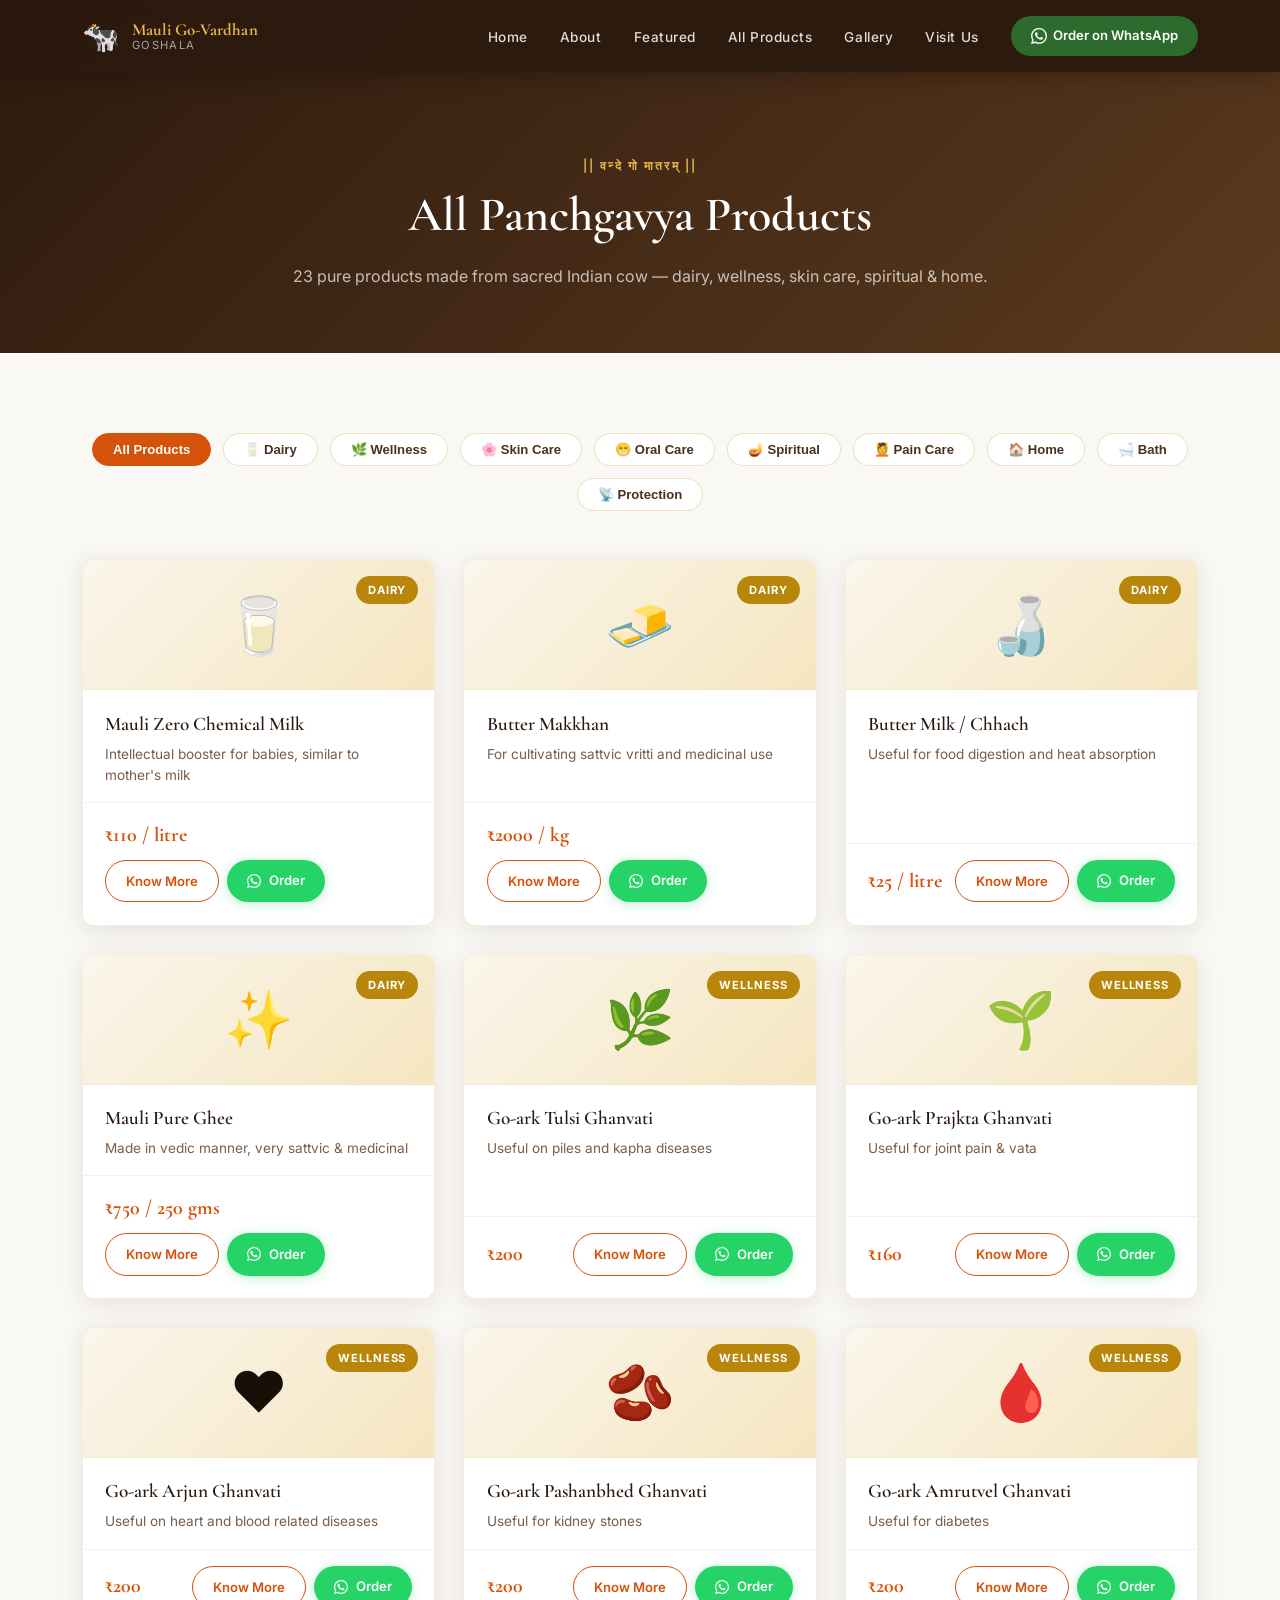
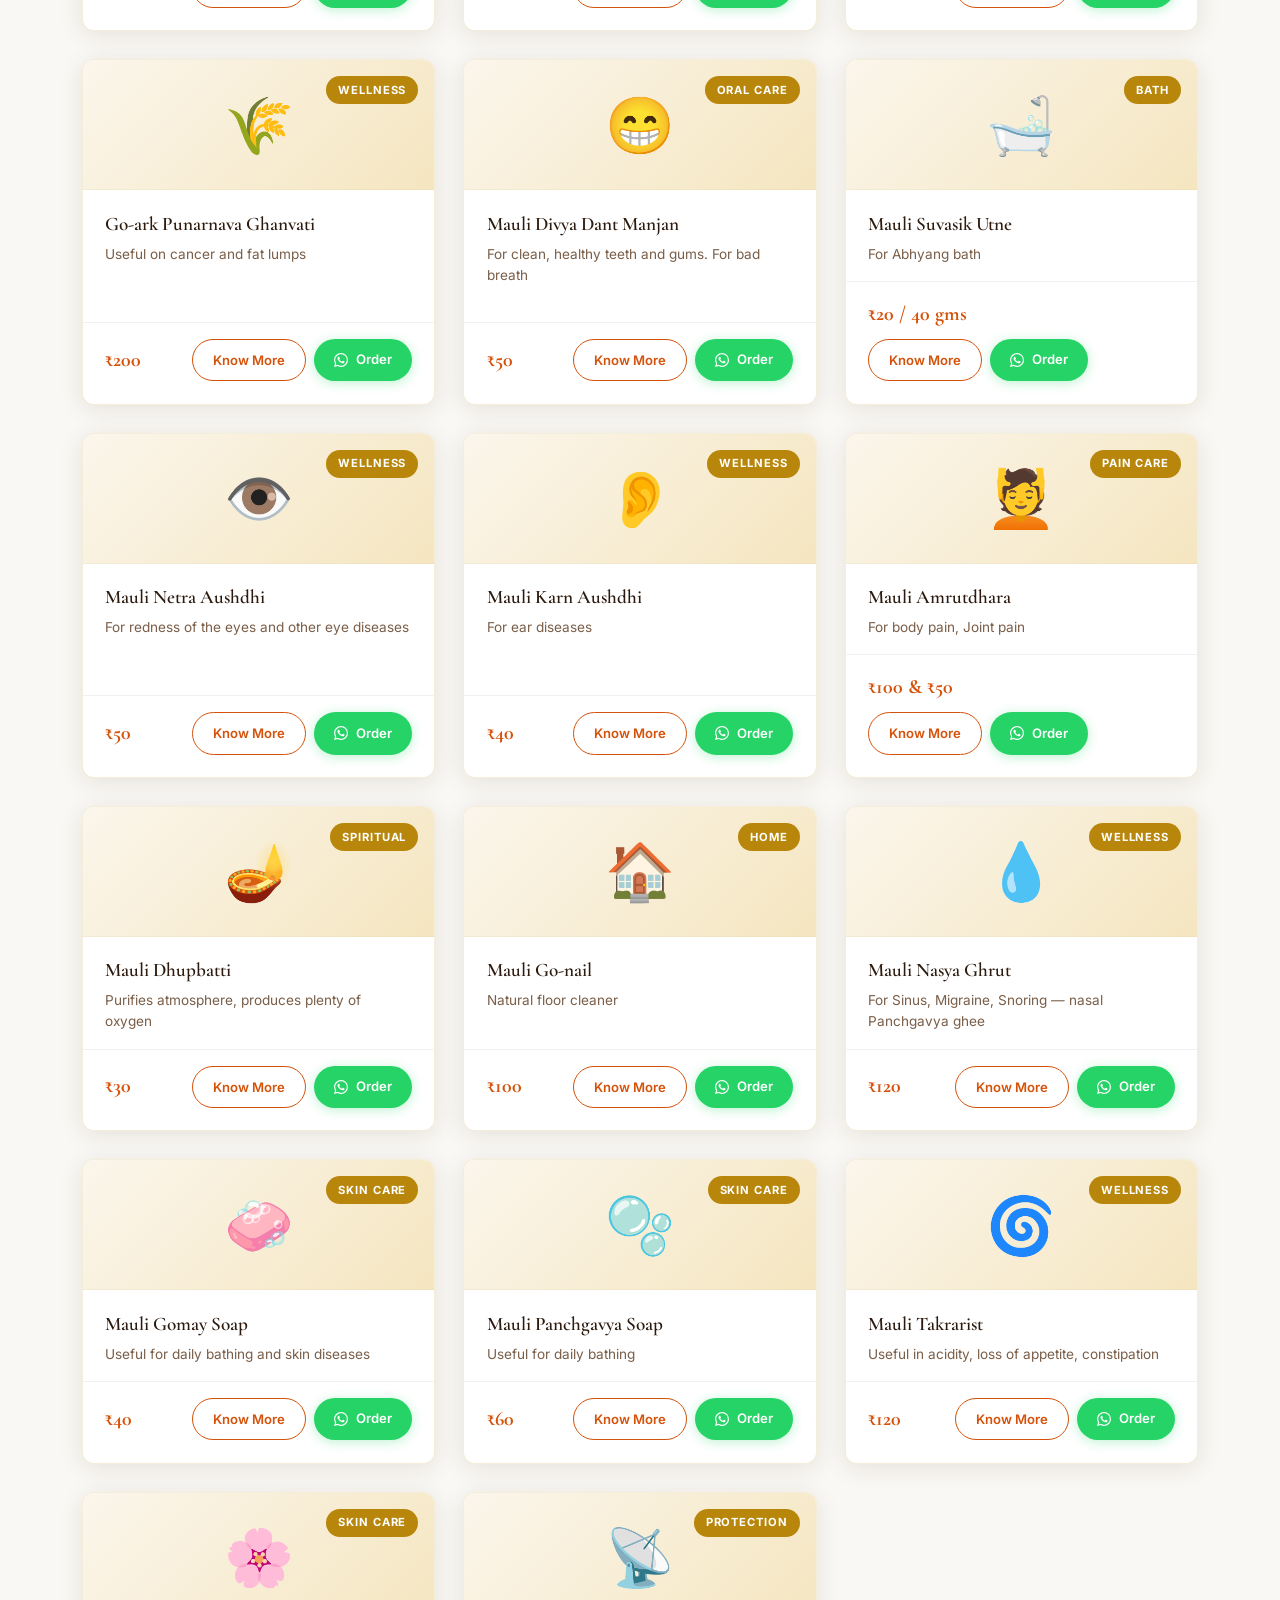
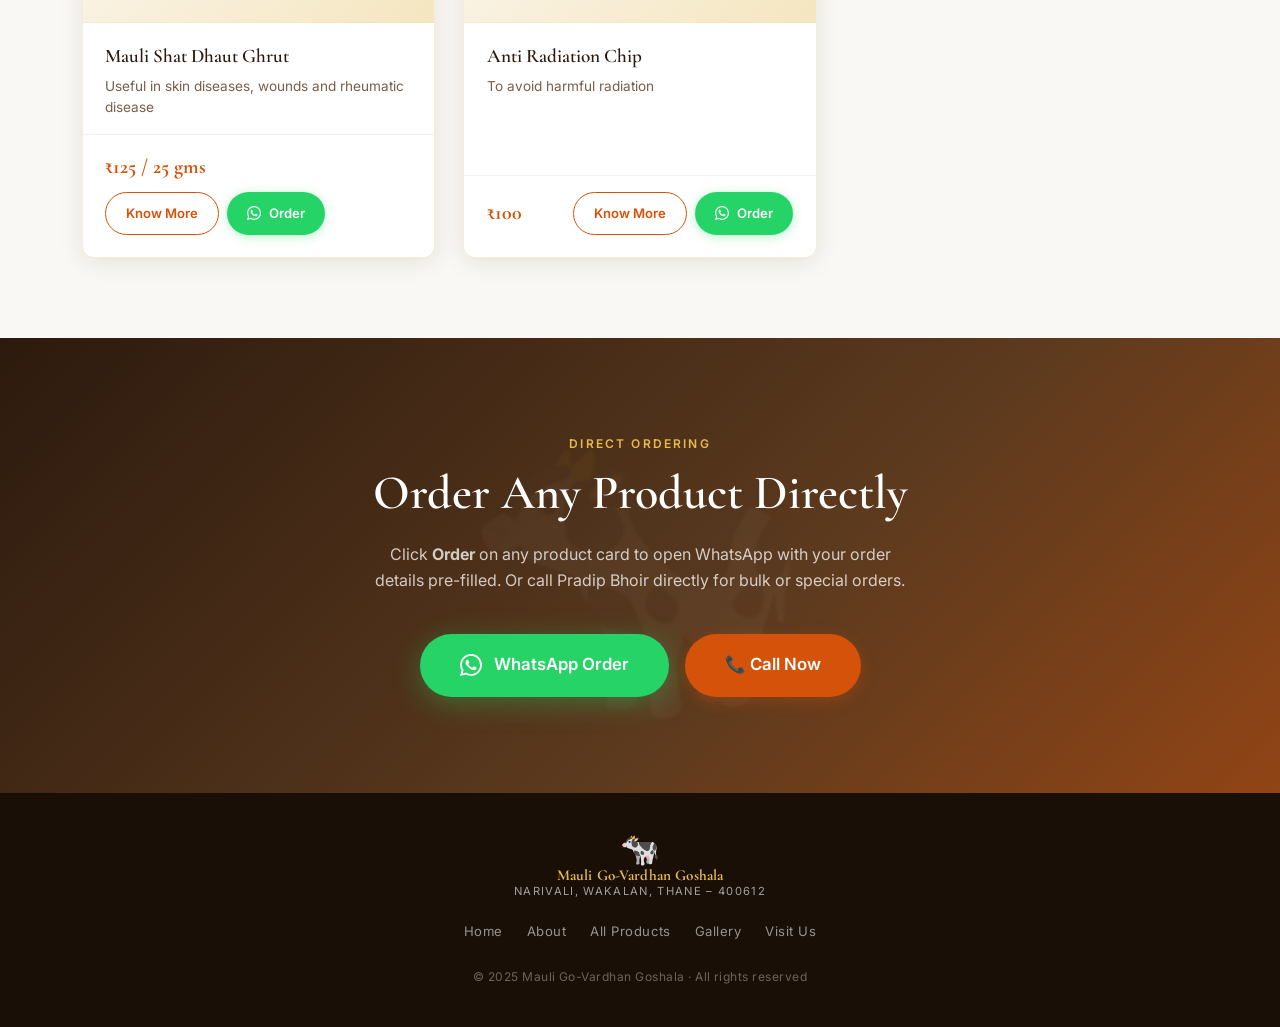
==== commit a4724738: "Add files via upload" ====
--- a/products.html
+++ b/products.html
@@ -79,6 +79,7 @@
           <div class="product-footer">
             <span class="product-price">₹110 / litre</span>
             <div class="product-actions">
+              <button class="btn btn-outline-saffron" onclick="openModal('Mauli Zero Chemical Milk', 'Dairy', '₹110 / litre', 'Intellectual booster for babies, similar to mother\'s milk', '🥛')">Know More</button>
               <a href="https://wa.me/919870832979?text=Namaste%20Pradip%20ji%20%F0%9F%99%8F%0A%0AI%20am%20interested%20in%20ordering%3A%0A%2AMauli%20Zero%20Chemical%20Milk%2A%0APrice%3A%20%E2%82%B9110%20/%20litre%0A%0APlease%20confirm%20availability%20and%20delivery%20details.%20Thank%20you%21" target="_blank" class="btn btn-wa"><svg width="14" height="14" viewBox="0 0 24 24" fill="currentColor"><path d="M17.472 14.382c-.297-.149-1.758-.867-2.03-.967-.273-.099-.471-.148-.67.15-.197.297-.767.966-.94 1.164-.173.199-.347.223-.644.075-.297-.15-1.255-.463-2.39-1.475-.883-.788-1.48-1.761-1.653-2.059-.173-.297-.018-.458.13-.606.134-.133.298-.347.446-.52.149-.174.198-.298.298-.497.099-.198.05-.371-.025-.52-.075-.149-.669-1.612-.916-2.207-.242-.579-.487-.5-.669-.51-.173-.008-.371-.01-.57-.01-.198 0-.52.074-.792.372-.272.297-1.04 1.016-1.04 2.479 0 1.462 1.065 2.875 1.213 3.074.149.198 2.096 3.2 5.077 4.487.709.306 1.262.489 1.694.625.712.227 1.36.195 1.871.118.571-.085 1.758-.719 2.006-1.413.248-.694.248-1.289.173-1.413-.074-.124-.272-.198-.57-.347m-5.421 7.403h-.004a9.87 9.87 0 01-5.031-1.378l-.361-.214-3.741.982.998-3.648-.235-.374a9.86 9.86 0 01-1.51-5.26c.001-5.45 4.436-9.884 9.888-9.884 2.64 0 5.122 1.03 6.988 2.898a9.825 9.825 0 012.893 6.994c-.003 5.45-4.437 9.884-9.885 9.884m8.413-18.297A11.815 11.815 0 0012.05 0C5.495 0 .16 5.335.157 11.892c0 2.096.547 4.142 1.588 5.945L.057 24l6.305-1.654a11.882 11.882 0 005.683 1.448h.005c6.554 0 11.89-5.335 11.893-11.893a11.821 11.821 0 00-3.48-8.413z"/></svg> Order</a>
             </div>
           </div>
@@ -98,6 +99,7 @@
           <div class="product-footer">
             <span class="product-price">₹2000 / kg</span>
             <div class="product-actions">
+              <button class="btn btn-outline-saffron" onclick="openModal('Butter Makkhan', 'Dairy', '₹2000 / kg', 'For cultivating sattvic vritti and medicinal use', '🧈')">Know More</button>
               <a href="https://wa.me/919870832979?text=Namaste%20Pradip%20ji%20%F0%9F%99%8F%0A%0AI%20am%20interested%20in%20ordering%3A%0A%2AButter%20Makkhan%2A%0APrice%3A%20%E2%82%B92000%20/%20kg%0A%0APlease%20confirm%20availability%20and%20delivery%20details.%20Thank%20you%21" target="_blank" class="btn btn-wa"><svg width="14" height="14" viewBox="0 0 24 24" fill="currentColor"><path d="M17.472 14.382c-.297-.149-1.758-.867-2.03-.967-.273-.099-.471-.148-.67.15-.197.297-.767.966-.94 1.164-.173.199-.347.223-.644.075-.297-.15-1.255-.463-2.39-1.475-.883-.788-1.48-1.761-1.653-2.059-.173-.297-.018-.458.13-.606.134-.133.298-.347.446-.52.149-.174.198-.298.298-.497.099-.198.05-.371-.025-.52-.075-.149-.669-1.612-.916-2.207-.242-.579-.487-.5-.669-.51-.173-.008-.371-.01-.57-.01-.198 0-.52.074-.792.372-.272.297-1.04 1.016-1.04 2.479 0 1.462 1.065 2.875 1.213 3.074.149.198 2.096 3.2 5.077 4.487.709.306 1.262.489 1.694.625.712.227 1.36.195 1.871.118.571-.085 1.758-.719 2.006-1.413.248-.694.248-1.289.173-1.413-.074-.124-.272-.198-.57-.347m-5.421 7.403h-.004a9.87 9.87 0 01-5.031-1.378l-.361-.214-3.741.982.998-3.648-.235-.374a9.86 9.86 0 01-1.51-5.26c.001-5.45 4.436-9.884 9.888-9.884 2.64 0 5.122 1.03 6.988 2.898a9.825 9.825 0 012.893 6.994c-.003 5.45-4.437 9.884-9.885 9.884m8.413-18.297A11.815 11.815 0 0012.05 0C5.495 0 .16 5.335.157 11.892c0 2.096.547 4.142 1.588 5.945L.057 24l6.305-1.654a11.882 11.882 0 005.683 1.448h.005c6.554 0 11.89-5.335 11.893-11.893a11.821 11.821 0 00-3.48-8.413z"/></svg> Order</a>
             </div>
           </div>
@@ -117,6 +119,7 @@
           <div class="product-footer">
             <span class="product-price">₹25 / litre</span>
             <div class="product-actions">
+              <button class="btn btn-outline-saffron" onclick="openModal('Butter Milk / Chhach', 'Dairy', '₹25 / litre', 'Useful for food digestion and heat absorption', '🍶')">Know More</button>
               <a href="https://wa.me/919870832979?text=Namaste%20Pradip%20ji%20%F0%9F%99%8F%0A%0AI%20am%20interested%20in%20ordering%3A%0A%2AButter%20Milk%20/%20Chhach%2A%0APrice%3A%20%E2%82%B925%20/%20litre%0A%0APlease%20confirm%20availability%20and%20delivery%20details.%20Thank%20you%21" target="_blank" class="btn btn-wa"><svg width="14" height="14" viewBox="0 0 24 24" fill="currentColor"><path d="M17.472 14.382c-.297-.149-1.758-.867-2.03-.967-.273-.099-.471-.148-.67.15-.197.297-.767.966-.94 1.164-.173.199-.347.223-.644.075-.297-.15-1.255-.463-2.39-1.475-.883-.788-1.48-1.761-1.653-2.059-.173-.297-.018-.458.13-.606.134-.133.298-.347.446-.52.149-.174.198-.298.298-.497.099-.198.05-.371-.025-.52-.075-.149-.669-1.612-.916-2.207-.242-.579-.487-.5-.669-.51-.173-.008-.371-.01-.57-.01-.198 0-.52.074-.792.372-.272.297-1.04 1.016-1.04 2.479 0 1.462 1.065 2.875 1.213 3.074.149.198 2.096 3.2 5.077 4.487.709.306 1.262.489 1.694.625.712.227 1.36.195 1.871.118.571-.085 1.758-.719 2.006-1.413.248-.694.248-1.289.173-1.413-.074-.124-.272-.198-.57-.347m-5.421 7.403h-.004a9.87 9.87 0 01-5.031-1.378l-.361-.214-3.741.982.998-3.648-.235-.374a9.86 9.86 0 01-1.51-5.26c.001-5.45 4.436-9.884 9.888-9.884 2.64 0 5.122 1.03 6.988 2.898a9.825 9.825 0 012.893 6.994c-.003 5.45-4.437 9.884-9.885 9.884m8.413-18.297A11.815 11.815 0 0012.05 0C5.495 0 .16 5.335.157 11.892c0 2.096.547 4.142 1.588 5.945L.057 24l6.305-1.654a11.882 11.882 0 005.683 1.448h.005c6.554 0 11.89-5.335 11.893-11.893a11.821 11.821 0 00-3.48-8.413z"/></svg> Order</a>
             </div>
           </div>
@@ -136,6 +139,7 @@
           <div class="product-footer">
             <span class="product-price">₹750 / 250 gms</span>
             <div class="product-actions">
+              <button class="btn btn-outline-saffron" onclick="openModal('Mauli Pure Ghee', 'Dairy', '₹750 / 250 gms', 'Made in vedic manner, very sattvic & medicinal', '✨')">Know More</button>
               <a href="https://wa.me/919870832979?text=Namaste%20Pradip%20ji%20%F0%9F%99%8F%0A%0AI%20am%20interested%20in%20ordering%3A%0A%2AMauli%20Pure%20Ghee%2A%0APrice%3A%20%E2%82%B9750%20/%20250%20gms%0A%0APlease%20confirm%20availability%20and%20delivery%20details.%20Thank%20you%21" target="_blank" class="btn btn-wa"><svg width="14" height="14" viewBox="0 0 24 24" fill="currentColor"><path d="M17.472 14.382c-.297-.149-1.758-.867-2.03-.967-.273-.099-.471-.148-.67.15-.197.297-.767.966-.94 1.164-.173.199-.347.223-.644.075-.297-.15-1.255-.463-2.39-1.475-.883-.788-1.48-1.761-1.653-2.059-.173-.297-.018-.458.13-.606.134-.133.298-.347.446-.52.149-.174.198-.298.298-.497.099-.198.05-.371-.025-.52-.075-.149-.669-1.612-.916-2.207-.242-.579-.487-.5-.669-.51-.173-.008-.371-.01-.57-.01-.198 0-.52.074-.792.372-.272.297-1.04 1.016-1.04 2.479 0 1.462 1.065 2.875 1.213 3.074.149.198 2.096 3.2 5.077 4.487.709.306 1.262.489 1.694.625.712.227 1.36.195 1.871.118.571-.085 1.758-.719 2.006-1.413.248-.694.248-1.289.173-1.413-.074-.124-.272-.198-.57-.347m-5.421 7.403h-.004a9.87 9.87 0 01-5.031-1.378l-.361-.214-3.741.982.998-3.648-.235-.374a9.86 9.86 0 01-1.51-5.26c.001-5.45 4.436-9.884 9.888-9.884 2.64 0 5.122 1.03 6.988 2.898a9.825 9.825 0 012.893 6.994c-.003 5.45-4.437 9.884-9.885 9.884m8.413-18.297A11.815 11.815 0 0012.05 0C5.495 0 .16 5.335.157 11.892c0 2.096.547 4.142 1.588 5.945L.057 24l6.305-1.654a11.882 11.882 0 005.683 1.448h.005c6.554 0 11.89-5.335 11.893-11.893a11.821 11.821 0 00-3.48-8.413z"/></svg> Order</a>
             </div>
           </div>
@@ -155,6 +159,7 @@
           <div class="product-footer">
             <span class="product-price">₹200</span>
             <div class="product-actions">
+              <button class="btn btn-outline-saffron" onclick="openModal('Go-ark Tulsi Ghanvati', 'Wellness', '₹200', 'Useful on piles and kapha diseases', '🌿')">Know More</button>
               <a href="https://wa.me/919870832979?text=Namaste%20Pradip%20ji%20%F0%9F%99%8F%0A%0AI%20am%20interested%20in%20ordering%3A%0A%2AGo-ark%20Tulsi%20Ghanvati%2A%0APrice%3A%20%E2%82%B9200%0A%0APlease%20confirm%20availability%20and%20delivery%20details.%20Thank%20you%21" target="_blank" class="btn btn-wa"><svg width="14" height="14" viewBox="0 0 24 24" fill="currentColor"><path d="M17.472 14.382c-.297-.149-1.758-.867-2.03-.967-.273-.099-.471-.148-.67.15-.197.297-.767.966-.94 1.164-.173.199-.347.223-.644.075-.297-.15-1.255-.463-2.39-1.475-.883-.788-1.48-1.761-1.653-2.059-.173-.297-.018-.458.13-.606.134-.133.298-.347.446-.52.149-.174.198-.298.298-.497.099-.198.05-.371-.025-.52-.075-.149-.669-1.612-.916-2.207-.242-.579-.487-.5-.669-.51-.173-.008-.371-.01-.57-.01-.198 0-.52.074-.792.372-.272.297-1.04 1.016-1.04 2.479 0 1.462 1.065 2.875 1.213 3.074.149.198 2.096 3.2 5.077 4.487.709.306 1.262.489 1.694.625.712.227 1.36.195 1.871.118.571-.085 1.758-.719 2.006-1.413.248-.694.248-1.289.173-1.413-.074-.124-.272-.198-.57-.347m-5.421 7.403h-.004a9.87 9.87 0 01-5.031-1.378l-.361-.214-3.741.982.998-3.648-.235-.374a9.86 9.86 0 01-1.51-5.26c.001-5.45 4.436-9.884 9.888-9.884 2.64 0 5.122 1.03 6.988 2.898a9.825 9.825 0 012.893 6.994c-.003 5.45-4.437 9.884-9.885 9.884m8.413-18.297A11.815 11.815 0 0012.05 0C5.495 0 .16 5.335.157 11.892c0 2.096.547 4.142 1.588 5.945L.057 24l6.305-1.654a11.882 11.882 0 005.683 1.448h.005c6.554 0 11.89-5.335 11.893-11.893a11.821 11.821 0 00-3.48-8.413z"/></svg> Order</a>
             </div>
           </div>
@@ -174,6 +179,7 @@
           <div class="product-footer">
             <span class="product-price">₹160</span>
             <div class="product-actions">
+              <button class="btn btn-outline-saffron" onclick="openModal('Go-ark Prajkta Ghanvati', 'Wellness', '₹160', 'Useful for joint pain & vata', '🌱')">Know More</button>
               <a href="https://wa.me/919870832979?text=Namaste%20Pradip%20ji%20%F0%9F%99%8F%0A%0AI%20am%20interested%20in%20ordering%3A%0A%2AGo-ark%20Prajkta%20Ghanvati%2A%0APrice%3A%20%E2%82%B9160%0A%0APlease%20confirm%20availability%20and%20delivery%20details.%20Thank%20you%21" target="_blank" class="btn btn-wa"><svg width="14" height="14" viewBox="0 0 24 24" fill="currentColor"><path d="M17.472 14.382c-.297-.149-1.758-.867-2.03-.967-.273-.099-.471-.148-.67.15-.197.297-.767.966-.94 1.164-.173.199-.347.223-.644.075-.297-.15-1.255-.463-2.39-1.475-.883-.788-1.48-1.761-1.653-2.059-.173-.297-.018-.458.13-.606.134-.133.298-.347.446-.52.149-.174.198-.298.298-.497.099-.198.05-.371-.025-.52-.075-.149-.669-1.612-.916-2.207-.242-.579-.487-.5-.669-.51-.173-.008-.371-.01-.57-.01-.198 0-.52.074-.792.372-.272.297-1.04 1.016-1.04 2.479 0 1.462 1.065 2.875 1.213 3.074.149.198 2.096 3.2 5.077 4.487.709.306 1.262.489 1.694.625.712.227 1.36.195 1.871.118.571-.085 1.758-.719 2.006-1.413.248-.694.248-1.289.173-1.413-.074-.124-.272-.198-.57-.347m-5.421 7.403h-.004a9.87 9.87 0 01-5.031-1.378l-.361-.214-3.741.982.998-3.648-.235-.374a9.86 9.86 0 01-1.51-5.26c.001-5.45 4.436-9.884 9.888-9.884 2.64 0 5.122 1.03 6.988 2.898a9.825 9.825 0 012.893 6.994c-.003 5.45-4.437 9.884-9.885 9.884m8.413-18.297A11.815 11.815 0 0012.05 0C5.495 0 .16 5.335.157 11.892c0 2.096.547 4.142 1.588 5.945L.057 24l6.305-1.654a11.882 11.882 0 005.683 1.448h.005c6.554 0 11.89-5.335 11.893-11.893a11.821 11.821 0 00-3.48-8.413z"/></svg> Order</a>
             </div>
           </div>
@@ -193,6 +199,7 @@
           <div class="product-footer">
             <span class="product-price">₹200</span>
             <div class="product-actions">
+              <button class="btn btn-outline-saffron" onclick="openModal('Go-ark Arjun Ghanvati', 'Wellness', '₹200', 'Useful on heart and blood related diseases', '❤️')">Know More</button>
               <a href="https://wa.me/919870832979?text=Namaste%20Pradip%20ji%20%F0%9F%99%8F%0A%0AI%20am%20interested%20in%20ordering%3A%0A%2AGo-ark%20Arjun%20Ghanvati%2A%0APrice%3A%20%E2%82%B9200%0A%0APlease%20confirm%20availability%20and%20delivery%20details.%20Thank%20you%21" target="_blank" class="btn btn-wa"><svg width="14" height="14" viewBox="0 0 24 24" fill="currentColor"><path d="M17.472 14.382c-.297-.149-1.758-.867-2.03-.967-.273-.099-.471-.148-.67.15-.197.297-.767.966-.94 1.164-.173.199-.347.223-.644.075-.297-.15-1.255-.463-2.39-1.475-.883-.788-1.48-1.761-1.653-2.059-.173-.297-.018-.458.13-.606.134-.133.298-.347.446-.52.149-.174.198-.298.298-.497.099-.198.05-.371-.025-.52-.075-.149-.669-1.612-.916-2.207-.242-.579-.487-.5-.669-.51-.173-.008-.371-.01-.57-.01-.198 0-.52.074-.792.372-.272.297-1.04 1.016-1.04 2.479 0 1.462 1.065 2.875 1.213 3.074.149.198 2.096 3.2 5.077 4.487.709.306 1.262.489 1.694.625.712.227 1.36.195 1.871.118.571-.085 1.758-.719 2.006-1.413.248-.694.248-1.289.173-1.413-.074-.124-.272-.198-.57-.347m-5.421 7.403h-.004a9.87 9.87 0 01-5.031-1.378l-.361-.214-3.741.982.998-3.648-.235-.374a9.86 9.86 0 01-1.51-5.26c.001-5.45 4.436-9.884 9.888-9.884 2.64 0 5.122 1.03 6.988 2.898a9.825 9.825 0 012.893 6.994c-.003 5.45-4.437 9.884-9.885 9.884m8.413-18.297A11.815 11.815 0 0012.05 0C5.495 0 .16 5.335.157 11.892c0 2.096.547 4.142 1.588 5.945L.057 24l6.305-1.654a11.882 11.882 0 005.683 1.448h.005c6.554 0 11.89-5.335 11.893-11.893a11.821 11.821 0 00-3.48-8.413z"/></svg> Order</a>
             </div>
           </div>
@@ -212,6 +219,7 @@
           <div class="product-footer">
             <span class="product-price">₹200</span>
             <div class="product-actions">
+              <button class="btn btn-outline-saffron" onclick="openModal('Go-ark Pashanbhed Ghanvati', 'Wellness', '₹200', 'Useful for kidney stones', '🫘')">Know More</button>
               <a href="https://wa.me/919870832979?text=Namaste%20Pradip%20ji%20%F0%9F%99%8F%0A%0AI%20am%20interested%20in%20ordering%3A%0A%2AGo-ark%20Pashanbhed%20Ghanvati%2A%0APrice%3A%20%E2%82%B9200%0A%0APlease%20confirm%20availability%20and%20delivery%20details.%20Thank%20you%21" target="_blank" class="btn btn-wa"><svg width="14" height="14" viewBox="0 0 24 24" fill="currentColor"><path d="M17.472 14.382c-.297-.149-1.758-.867-2.03-.967-.273-.099-.471-.148-.67.15-.197.297-.767.966-.94 1.164-.173.199-.347.223-.644.075-.297-.15-1.255-.463-2.39-1.475-.883-.788-1.48-1.761-1.653-2.059-.173-.297-.018-.458.13-.606.134-.133.298-.347.446-.52.149-.174.198-.298.298-.497.099-.198.05-.371-.025-.52-.075-.149-.669-1.612-.916-2.207-.242-.579-.487-.5-.669-.51-.173-.008-.371-.01-.57-.01-.198 0-.52.074-.792.372-.272.297-1.04 1.016-1.04 2.479 0 1.462 1.065 2.875 1.213 3.074.149.198 2.096 3.2 5.077 4.487.709.306 1.262.489 1.694.625.712.227 1.36.195 1.871.118.571-.085 1.758-.719 2.006-1.413.248-.694.248-1.289.173-1.413-.074-.124-.272-.198-.57-.347m-5.421 7.403h-.004a9.87 9.87 0 01-5.031-1.378l-.361-.214-3.741.982.998-3.648-.235-.374a9.86 9.86 0 01-1.51-5.26c.001-5.45 4.436-9.884 9.888-9.884 2.64 0 5.122 1.03 6.988 2.898a9.825 9.825 0 012.893 6.994c-.003 5.45-4.437 9.884-9.885 9.884m8.413-18.297A11.815 11.815 0 0012.05 0C5.495 0 .16 5.335.157 11.892c0 2.096.547 4.142 1.588 5.945L.057 24l6.305-1.654a11.882 11.882 0 005.683 1.448h.005c6.554 0 11.89-5.335 11.893-11.893a11.821 11.821 0 00-3.48-8.413z"/></svg> Order</a>
             </div>
           </div>
@@ -231,6 +239,7 @@
           <div class="product-footer">
             <span class="product-price">₹200</span>
             <div class="product-actions">
+              <button class="btn btn-outline-saffron" onclick="openModal('Go-ark Amrutvel Ghanvati', 'Wellness', '₹200', 'Useful for diabetes', '🩸')">Know More</button>
               <a href="https://wa.me/919870832979?text=Namaste%20Pradip%20ji%20%F0%9F%99%8F%0A%0AI%20am%20interested%20in%20ordering%3A%0A%2AGo-ark%20Amrutvel%20Ghanvati%2A%0APrice%3A%20%E2%82%B9200%0A%0APlease%20confirm%20availability%20and%20delivery%20details.%20Thank%20you%21" target="_blank" class="btn btn-wa"><svg width="14" height="14" viewBox="0 0 24 24" fill="currentColor"><path d="M17.472 14.382c-.297-.149-1.758-.867-2.03-.967-.273-.099-.471-.148-.67.15-.197.297-.767.966-.94 1.164-.173.199-.347.223-.644.075-.297-.15-1.255-.463-2.39-1.475-.883-.788-1.48-1.761-1.653-2.059-.173-.297-.018-.458.13-.606.134-.133.298-.347.446-.52.149-.174.198-.298.298-.497.099-.198.05-.371-.025-.52-.075-.149-.669-1.612-.916-2.207-.242-.579-.487-.5-.669-.51-.173-.008-.371-.01-.57-.01-.198 0-.52.074-.792.372-.272.297-1.04 1.016-1.04 2.479 0 1.462 1.065 2.875 1.213 3.074.149.198 2.096 3.2 5.077 4.487.709.306 1.262.489 1.694.625.712.227 1.36.195 1.871.118.571-.085 1.758-.719 2.006-1.413.248-.694.248-1.289.173-1.413-.074-.124-.272-.198-.57-.347m-5.421 7.403h-.004a9.87 9.87 0 01-5.031-1.378l-.361-.214-3.741.982.998-3.648-.235-.374a9.86 9.86 0 01-1.51-5.26c.001-5.45 4.436-9.884 9.888-9.884 2.64 0 5.122 1.03 6.988 2.898a9.825 9.825 0 012.893 6.994c-.003 5.45-4.437 9.884-9.885 9.884m8.413-18.297A11.815 11.815 0 0012.05 0C5.495 0 .16 5.335.157 11.892c0 2.096.547 4.142 1.588 5.945L.057 24l6.305-1.654a11.882 11.882 0 005.683 1.448h.005c6.554 0 11.89-5.335 11.893-11.893a11.821 11.821 0 00-3.48-8.413z"/></svg> Order</a>
             </div>
           </div>
@@ -250,6 +259,7 @@
           <div class="product-footer">
             <span class="product-price">₹200</span>
             <div class="product-actions">
+              <button class="btn btn-outline-saffron" onclick="openModal('Go-ark Punarnava Ghanvati', 'Wellness', '₹200', 'Useful on cancer and fat lumps', '🌾')">Know More</button>
               <a href="https://wa.me/919870832979?text=Namaste%20Pradip%20ji%20%F0%9F%99%8F%0A%0AI%20am%20interested%20in%20ordering%3A%0A%2AGo-ark%20Punarnava%20Ghanvati%2A%0APrice%3A%20%E2%82%B9200%0A%0APlease%20confirm%20availability%20and%20delivery%20details.%20Thank%20you%21" target="_blank" class="btn btn-wa"><svg width="14" height="14" viewBox="0 0 24 24" fill="currentColor"><path d="M17.472 14.382c-.297-.149-1.758-.867-2.03-.967-.273-.099-.471-.148-.67.15-.197.297-.767.966-.94 1.164-.173.199-.347.223-.644.075-.297-.15-1.255-.463-2.39-1.475-.883-.788-1.48-1.761-1.653-2.059-.173-.297-.018-.458.13-.606.134-.133.298-.347.446-.52.149-.174.198-.298.298-.497.099-.198.05-.371-.025-.52-.075-.149-.669-1.612-.916-2.207-.242-.579-.487-.5-.669-.51-.173-.008-.371-.01-.57-.01-.198 0-.52.074-.792.372-.272.297-1.04 1.016-1.04 2.479 0 1.462 1.065 2.875 1.213 3.074.149.198 2.096 3.2 5.077 4.487.709.306 1.262.489 1.694.625.712.227 1.36.195 1.871.118.571-.085 1.758-.719 2.006-1.413.248-.694.248-1.289.173-1.413-.074-.124-.272-.198-.57-.347m-5.421 7.403h-.004a9.87 9.87 0 01-5.031-1.378l-.361-.214-3.741.982.998-3.648-.235-.374a9.86 9.86 0 01-1.51-5.26c.001-5.45 4.436-9.884 9.888-9.884 2.64 0 5.122 1.03 6.988 2.898a9.825 9.825 0 012.893 6.994c-.003 5.45-4.437 9.884-9.885 9.884m8.413-18.297A11.815 11.815 0 0012.05 0C5.495 0 .16 5.335.157 11.892c0 2.096.547 4.142 1.588 5.945L.057 24l6.305-1.654a11.882 11.882 0 005.683 1.448h.005c6.554 0 11.89-5.335 11.893-11.893a11.821 11.821 0 00-3.48-8.413z"/></svg> Order</a>
             </div>
           </div>
@@ -269,6 +279,7 @@
           <div class="product-footer">
             <span class="product-price">₹50</span>
             <div class="product-actions">
+              <button class="btn btn-outline-saffron" onclick="openModal('Mauli Divya Dant Manjan', 'Oral Care', '₹50', 'For clean, healthy teeth and gums. For bad breath', '😁')">Know More</button>
               <a href="https://wa.me/919870832979?text=Namaste%20Pradip%20ji%20%F0%9F%99%8F%0A%0AI%20am%20interested%20in%20ordering%3A%0A%2AMauli%20Divya%20Dant%20Manjan%2A%0APrice%3A%20%E2%82%B950%0A%0APlease%20confirm%20availability%20and%20delivery%20details.%20Thank%20you%21" target="_blank" class="btn btn-wa"><svg width="14" height="14" viewBox="0 0 24 24" fill="currentColor"><path d="M17.472 14.382c-.297-.149-1.758-.867-2.03-.967-.273-.099-.471-.148-.67.15-.197.297-.767.966-.94 1.164-.173.199-.347.223-.644.075-.297-.15-1.255-.463-2.39-1.475-.883-.788-1.48-1.761-1.653-2.059-.173-.297-.018-.458.13-.606.134-.133.298-.347.446-.52.149-.174.198-.298.298-.497.099-.198.05-.371-.025-.52-.075-.149-.669-1.612-.916-2.207-.242-.579-.487-.5-.669-.51-.173-.008-.371-.01-.57-.01-.198 0-.52.074-.792.372-.272.297-1.04 1.016-1.04 2.479 0 1.462 1.065 2.875 1.213 3.074.149.198 2.096 3.2 5.077 4.487.709.306 1.262.489 1.694.625.712.227 1.36.195 1.871.118.571-.085 1.758-.719 2.006-1.413.248-.694.248-1.289.173-1.413-.074-.124-.272-.198-.57-.347m-5.421 7.403h-.004a9.87 9.87 0 01-5.031-1.378l-.361-.214-3.741.982.998-3.648-.235-.374a9.86 9.86 0 01-1.51-5.26c.001-5.45 4.436-9.884 9.888-9.884 2.64 0 5.122 1.03 6.988 2.898a9.825 9.825 0 012.893 6.994c-.003 5.45-4.437 9.884-9.885 9.884m8.413-18.297A11.815 11.815 0 0012.05 0C5.495 0 .16 5.335.157 11.892c0 2.096.547 4.142 1.588 5.945L.057 24l6.305-1.654a11.882 11.882 0 005.683 1.448h.005c6.554 0 11.89-5.335 11.893-11.893a11.821 11.821 0 00-3.48-8.413z"/></svg> Order</a>
             </div>
           </div>
@@ -288,6 +299,7 @@
           <div class="product-footer">
             <span class="product-price">₹20 / 40 gms</span>
             <div class="product-actions">
+              <button class="btn btn-outline-saffron" onclick="openModal('Mauli Suvasik Utne', 'Bath', '₹20 / 40 gms', 'For Abhyang bath', '🛁')">Know More</button>
               <a href="https://wa.me/919870832979?text=Namaste%20Pradip%20ji%20%F0%9F%99%8F%0A%0AI%20am%20interested%20in%20ordering%3A%0A%2AMauli%20Suvasik%20Utne%2A%0APrice%3A%20%E2%82%B920%20/%2040%20gms%0A%0APlease%20confirm%20availability%20and%20delivery%20details.%20Thank%20you%21" target="_blank" class="btn btn-wa"><svg width="14" height="14" viewBox="0 0 24 24" fill="currentColor"><path d="M17.472 14.382c-.297-.149-1.758-.867-2.03-.967-.273-.099-.471-.148-.67.15-.197.297-.767.966-.94 1.164-.173.199-.347.223-.644.075-.297-.15-1.255-.463-2.39-1.475-.883-.788-1.48-1.761-1.653-2.059-.173-.297-.018-.458.13-.606.134-.133.298-.347.446-.52.149-.174.198-.298.298-.497.099-.198.05-.371-.025-.52-.075-.149-.669-1.612-.916-2.207-.242-.579-.487-.5-.669-.51-.173-.008-.371-.01-.57-.01-.198 0-.52.074-.792.372-.272.297-1.04 1.016-1.04 2.479 0 1.462 1.065 2.875 1.213 3.074.149.198 2.096 3.2 5.077 4.487.709.306 1.262.489 1.694.625.712.227 1.36.195 1.871.118.571-.085 1.758-.719 2.006-1.413.248-.694.248-1.289.173-1.413-.074-.124-.272-.198-.57-.347m-5.421 7.403h-.004a9.87 9.87 0 01-5.031-1.378l-.361-.214-3.741.982.998-3.648-.235-.374a9.86 9.86 0 01-1.51-5.26c.001-5.45 4.436-9.884 9.888-9.884 2.64 0 5.122 1.03 6.988 2.898a9.825 9.825 0 012.893 6.994c-.003 5.45-4.437 9.884-9.885 9.884m8.413-18.297A11.815 11.815 0 0012.05 0C5.495 0 .16 5.335.157 11.892c0 2.096.547 4.142 1.588 5.945L.057 24l6.305-1.654a11.882 11.882 0 005.683 1.448h.005c6.554 0 11.89-5.335 11.893-11.893a11.821 11.821 0 00-3.48-8.413z"/></svg> Order</a>
             </div>
           </div>
@@ -307,6 +319,7 @@
           <div class="product-footer">
             <span class="product-price">₹50</span>
             <div class="product-actions">
+              <button class="btn btn-outline-saffron" onclick="openModal('Mauli Netra Aushdhi', 'Wellness', '₹50', 'For redness of the eyes and other eye diseases', '👁️')">Know More</button>
               <a href="https://wa.me/919870832979?text=Namaste%20Pradip%20ji%20%F0%9F%99%8F%0A%0AI%20am%20interested%20in%20ordering%3A%0A%2AMauli%20Netra%20Aushdhi%2A%0APrice%3A%20%E2%82%B950%0A%0APlease%20confirm%20availability%20and%20delivery%20details.%20Thank%20you%21" target="_blank" class="btn btn-wa"><svg width="14" height="14" viewBox="0 0 24 24" fill="currentColor"><path d="M17.472 14.382c-.297-.149-1.758-.867-2.03-.967-.273-.099-.471-.148-.67.15-.197.297-.767.966-.94 1.164-.173.199-.347.223-.644.075-.297-.15-1.255-.463-2.39-1.475-.883-.788-1.48-1.761-1.653-2.059-.173-.297-.018-.458.13-.606.134-.133.298-.347.446-.52.149-.174.198-.298.298-.497.099-.198.05-.371-.025-.52-.075-.149-.669-1.612-.916-2.207-.242-.579-.487-.5-.669-.51-.173-.008-.371-.01-.57-.01-.198 0-.52.074-.792.372-.272.297-1.04 1.016-1.04 2.479 0 1.462 1.065 2.875 1.213 3.074.149.198 2.096 3.2 5.077 4.487.709.306 1.262.489 1.694.625.712.227 1.36.195 1.871.118.571-.085 1.758-.719 2.006-1.413.248-.694.248-1.289.173-1.413-.074-.124-.272-.198-.57-.347m-5.421 7.403h-.004a9.87 9.87 0 01-5.031-1.378l-.361-.214-3.741.982.998-3.648-.235-.374a9.86 9.86 0 01-1.51-5.26c.001-5.45 4.436-9.884 9.888-9.884 2.64 0 5.122 1.03 6.988 2.898a9.825 9.825 0 012.893 6.994c-.003 5.45-4.437 9.884-9.885 9.884m8.413-18.297A11.815 11.815 0 0012.05 0C5.495 0 .16 5.335.157 11.892c0 2.096.547 4.142 1.588 5.945L.057 24l6.305-1.654a11.882 11.882 0 005.683 1.448h.005c6.554 0 11.89-5.335 11.893-11.893a11.821 11.821 0 00-3.48-8.413z"/></svg> Order</a>
             </div>
           </div>
@@ -326,6 +339,7 @@
           <div class="product-footer">
             <span class="product-price">₹40</span>
             <div class="product-actions">
+              <button class="btn btn-outline-saffron" onclick="openModal('Mauli Karn Aushdhi', 'Wellness', '₹40', 'For ear diseases', '👂')">Know More</button>
               <a href="https://wa.me/919870832979?text=Namaste%20Pradip%20ji%20%F0%9F%99%8F%0A%0AI%20am%20interested%20in%20ordering%3A%0A%2AMauli%20Karn%20Aushdhi%2A%0APrice%3A%20%E2%82%B940%0A%0APlease%20confirm%20availability%20and%20delivery%20details.%20Thank%20you%21" target="_blank" class="btn btn-wa"><svg width="14" height="14" viewBox="0 0 24 24" fill="currentColor"><path d="M17.472 14.382c-.297-.149-1.758-.867-2.03-.967-.273-.099-.471-.148-.67.15-.197.297-.767.966-.94 1.164-.173.199-.347.223-.644.075-.297-.15-1.255-.463-2.39-1.475-.883-.788-1.48-1.761-1.653-2.059-.173-.297-.018-.458.13-.606.134-.133.298-.347.446-.52.149-.174.198-.298.298-.497.099-.198.05-.371-.025-.52-.075-.149-.669-1.612-.916-2.207-.242-.579-.487-.5-.669-.51-.173-.008-.371-.01-.57-.01-.198 0-.52.074-.792.372-.272.297-1.04 1.016-1.04 2.479 0 1.462 1.065 2.875 1.213 3.074.149.198 2.096 3.2 5.077 4.487.709.306 1.262.489 1.694.625.712.227 1.36.195 1.871.118.571-.085 1.758-.719 2.006-1.413.248-.694.248-1.289.173-1.413-.074-.124-.272-.198-.57-.347m-5.421 7.403h-.004a9.87 9.87 0 01-5.031-1.378l-.361-.214-3.741.982.998-3.648-.235-.374a9.86 9.86 0 01-1.51-5.26c.001-5.45 4.436-9.884 9.888-9.884 2.64 0 5.122 1.03 6.988 2.898a9.825 9.825 0 012.893 6.994c-.003 5.45-4.437 9.884-9.885 9.884m8.413-18.297A11.815 11.815 0 0012.05 0C5.495 0 .16 5.335.157 11.892c0 2.096.547 4.142 1.588 5.945L.057 24l6.305-1.654a11.882 11.882 0 005.683 1.448h.005c6.554 0 11.89-5.335 11.893-11.893a11.821 11.821 0 00-3.48-8.413z"/></svg> Order</a>
             </div>
           </div>
@@ -345,6 +359,7 @@
           <div class="product-footer">
             <span class="product-price">₹100 & ₹50</span>
             <div class="product-actions">
+              <button class="btn btn-outline-saffron" onclick="openModal('Mauli Amrutdhara', 'Pain Care', '₹100 & ₹50', 'For body pain, Joint pain', '💆')">Know More</button>
               <a href="https://wa.me/919870832979?text=Namaste%20Pradip%20ji%20%F0%9F%99%8F%0A%0AI%20am%20interested%20in%20ordering%3A%0A%2AMauli%20Amrutdhara%2A%0APrice%3A%20%E2%82%B9100%20%26%20%E2%82%B950%0A%0APlease%20confirm%20availability%20and%20delivery%20details.%20Thank%20you%21" target="_blank" class="btn btn-wa"><svg width="14" height="14" viewBox="0 0 24 24" fill="currentColor"><path d="M17.472 14.382c-.297-.149-1.758-.867-2.03-.967-.273-.099-.471-.148-.67.15-.197.297-.767.966-.94 1.164-.173.199-.347.223-.644.075-.297-.15-1.255-.463-2.39-1.475-.883-.788-1.48-1.761-1.653-2.059-.173-.297-.018-.458.13-.606.134-.133.298-.347.446-.52.149-.174.198-.298.298-.497.099-.198.05-.371-.025-.52-.075-.149-.669-1.612-.916-2.207-.242-.579-.487-.5-.669-.51-.173-.008-.371-.01-.57-.01-.198 0-.52.074-.792.372-.272.297-1.04 1.016-1.04 2.479 0 1.462 1.065 2.875 1.213 3.074.149.198 2.096 3.2 5.077 4.487.709.306 1.262.489 1.694.625.712.227 1.36.195 1.871.118.571-.085 1.758-.719 2.006-1.413.248-.694.248-1.289.173-1.413-.074-.124-.272-.198-.57-.347m-5.421 7.403h-.004a9.87 9.87 0 01-5.031-1.378l-.361-.214-3.741.982.998-3.648-.235-.374a9.86 9.86 0 01-1.51-5.26c.001-5.45 4.436-9.884 9.888-9.884 2.64 0 5.122 1.03 6.988 2.898a9.825 9.825 0 012.893 6.994c-.003 5.45-4.437 9.884-9.885 9.884m8.413-18.297A11.815 11.815 0 0012.05 0C5.495 0 .16 5.335.157 11.892c0 2.096.547 4.142 1.588 5.945L.057 24l6.305-1.654a11.882 11.882 0 005.683 1.448h.005c6.554 0 11.89-5.335 11.893-11.893a11.821 11.821 0 00-3.48-8.413z"/></svg> Order</a>
             </div>
           </div>
@@ -364,6 +379,7 @@
           <div class="product-footer">
             <span class="product-price">₹30</span>
             <div class="product-actions">
+              <button class="btn btn-outline-saffron" onclick="openModal('Mauli Dhupbatti', 'Spiritual', '₹30', 'Purifies atmosphere, produces plenty of oxygen', '🪔')">Know More</button>
               <a href="https://wa.me/919870832979?text=Namaste%20Pradip%20ji%20%F0%9F%99%8F%0A%0AI%20am%20interested%20in%20ordering%3A%0A%2AMauli%20Dhupbatti%2A%0APrice%3A%20%E2%82%B930%0A%0APlease%20confirm%20availability%20and%20delivery%20details.%20Thank%20you%21" target="_blank" class="btn btn-wa"><svg width="14" height="14" viewBox="0 0 24 24" fill="currentColor"><path d="M17.472 14.382c-.297-.149-1.758-.867-2.03-.967-.273-.099-.471-.148-.67.15-.197.297-.767.966-.94 1.164-.173.199-.347.223-.644.075-.297-.15-1.255-.463-2.39-1.475-.883-.788-1.48-1.761-1.653-2.059-.173-.297-.018-.458.13-.606.134-.133.298-.347.446-.52.149-.174.198-.298.298-.497.099-.198.05-.371-.025-.52-.075-.149-.669-1.612-.916-2.207-.242-.579-.487-.5-.669-.51-.173-.008-.371-.01-.57-.01-.198 0-.52.074-.792.372-.272.297-1.04 1.016-1.04 2.479 0 1.462 1.065 2.875 1.213 3.074.149.198 2.096 3.2 5.077 4.487.709.306 1.262.489 1.694.625.712.227 1.36.195 1.871.118.571-.085 1.758-.719 2.006-1.413.248-.694.248-1.289.173-1.413-.074-.124-.272-.198-.57-.347m-5.421 7.403h-.004a9.87 9.87 0 01-5.031-1.378l-.361-.214-3.741.982.998-3.648-.235-.374a9.86 9.86 0 01-1.51-5.26c.001-5.45 4.436-9.884 9.888-9.884 2.64 0 5.122 1.03 6.988 2.898a9.825 9.825 0 012.893 6.994c-.003 5.45-4.437 9.884-9.885 9.884m8.413-18.297A11.815 11.815 0 0012.05 0C5.495 0 .16 5.335.157 11.892c0 2.096.547 4.142 1.588 5.945L.057 24l6.305-1.654a11.882 11.882 0 005.683 1.448h.005c6.554 0 11.89-5.335 11.893-11.893a11.821 11.821 0 00-3.48-8.413z"/></svg> Order</a>
             </div>
           </div>
@@ -383,6 +399,7 @@
           <div class="product-footer">
             <span class="product-price">₹100</span>
             <div class="product-actions">
+              <button class="btn btn-outline-saffron" onclick="openModal('Mauli Go-nail', 'Home', '₹100', 'Natural floor cleaner', '🏠')">Know More</button>
               <a href="https://wa.me/919870832979?text=Namaste%20Pradip%20ji%20%F0%9F%99%8F%0A%0AI%20am%20interested%20in%20ordering%3A%0A%2AMauli%20Go-nail%2A%0APrice%3A%20%E2%82%B9100%0A%0APlease%20confirm%20availability%20and%20delivery%20details.%20Thank%20you%21" target="_blank" class="btn btn-wa"><svg width="14" height="14" viewBox="0 0 24 24" fill="currentColor"><path d="M17.472 14.382c-.297-.149-1.758-.867-2.03-.967-.273-.099-.471-.148-.67.15-.197.297-.767.966-.94 1.164-.173.199-.347.223-.644.075-.297-.15-1.255-.463-2.39-1.475-.883-.788-1.48-1.761-1.653-2.059-.173-.297-.018-.458.13-.606.134-.133.298-.347.446-.52.149-.174.198-.298.298-.497.099-.198.05-.371-.025-.52-.075-.149-.669-1.612-.916-2.207-.242-.579-.487-.5-.669-.51-.173-.008-.371-.01-.57-.01-.198 0-.52.074-.792.372-.272.297-1.04 1.016-1.04 2.479 0 1.462 1.065 2.875 1.213 3.074.149.198 2.096 3.2 5.077 4.487.709.306 1.262.489 1.694.625.712.227 1.36.195 1.871.118.571-.085 1.758-.719 2.006-1.413.248-.694.248-1.289.173-1.413-.074-.124-.272-.198-.57-.347m-5.421 7.403h-.004a9.87 9.87 0 01-5.031-1.378l-.361-.214-3.741.982.998-3.648-.235-.374a9.86 9.86 0 01-1.51-5.26c.001-5.45 4.436-9.884 9.888-9.884 2.64 0 5.122 1.03 6.988 2.898a9.825 9.825 0 012.893 6.994c-.003 5.45-4.437 9.884-9.885 9.884m8.413-18.297A11.815 11.815 0 0012.05 0C5.495 0 .16 5.335.157 11.892c0 2.096.547 4.142 1.588 5.945L.057 24l6.305-1.654a11.882 11.882 0 005.683 1.448h.005c6.554 0 11.89-5.335 11.893-11.893a11.821 11.821 0 00-3.48-8.413z"/></svg> Order</a>
             </div>
           </div>
@@ -402,6 +419,7 @@
           <div class="product-footer">
             <span class="product-price">₹120</span>
             <div class="product-actions">
+              <button class="btn btn-outline-saffron" onclick="openModal('Mauli Nasya Ghrut', 'Wellness', '₹120', 'For Sinus, Migraine, Snoring — nasal Panchgavya ghee', '💧')">Know More</button>
               <a href="https://wa.me/919870832979?text=Namaste%20Pradip%20ji%20%F0%9F%99%8F%0A%0AI%20am%20interested%20in%20ordering%3A%0A%2AMauli%20Nasya%20Ghrut%2A%0APrice%3A%20%E2%82%B9120%0A%0APlease%20confirm%20availability%20and%20delivery%20details.%20Thank%20you%21" target="_blank" class="btn btn-wa"><svg width="14" height="14" viewBox="0 0 24 24" fill="currentColor"><path d="M17.472 14.382c-.297-.149-1.758-.867-2.03-.967-.273-.099-.471-.148-.67.15-.197.297-.767.966-.94 1.164-.173.199-.347.223-.644.075-.297-.15-1.255-.463-2.39-1.475-.883-.788-1.48-1.761-1.653-2.059-.173-.297-.018-.458.13-.606.134-.133.298-.347.446-.52.149-.174.198-.298.298-.497.099-.198.05-.371-.025-.52-.075-.149-.669-1.612-.916-2.207-.242-.579-.487-.5-.669-.51-.173-.008-.371-.01-.57-.01-.198 0-.52.074-.792.372-.272.297-1.04 1.016-1.04 2.479 0 1.462 1.065 2.875 1.213 3.074.149.198 2.096 3.2 5.077 4.487.709.306 1.262.489 1.694.625.712.227 1.36.195 1.871.118.571-.085 1.758-.719 2.006-1.413.248-.694.248-1.289.173-1.413-.074-.124-.272-.198-.57-.347m-5.421 7.403h-.004a9.87 9.87 0 01-5.031-1.378l-.361-.214-3.741.982.998-3.648-.235-.374a9.86 9.86 0 01-1.51-5.26c.001-5.45 4.436-9.884 9.888-9.884 2.64 0 5.122 1.03 6.988 2.898a9.825 9.825 0 012.893 6.994c-.003 5.45-4.437 9.884-9.885 9.884m8.413-18.297A11.815 11.815 0 0012.05 0C5.495 0 .16 5.335.157 11.892c0 2.096.547 4.142 1.588 5.945L.057 24l6.305-1.654a11.882 11.882 0 005.683 1.448h.005c6.554 0 11.89-5.335 11.893-11.893a11.821 11.821 0 00-3.48-8.413z"/></svg> Order</a>
             </div>
           </div>
@@ -421,6 +439,7 @@
           <div class="product-footer">
             <span class="product-price">₹40</span>
             <div class="product-actions">
+              <button class="btn btn-outline-saffron" onclick="openModal('Mauli Gomay Soap', 'Skin Care', '₹40', 'Useful for daily bathing and skin diseases', '🧼')">Know More</button>
               <a href="https://wa.me/919870832979?text=Namaste%20Pradip%20ji%20%F0%9F%99%8F%0A%0AI%20am%20interested%20in%20ordering%3A%0A%2AMauli%20Gomay%20Soap%2A%0APrice%3A%20%E2%82%B940%0A%0APlease%20confirm%20availability%20and%20delivery%20details.%20Thank%20you%21" target="_blank" class="btn btn-wa"><svg width="14" height="14" viewBox="0 0 24 24" fill="currentColor"><path d="M17.472 14.382c-.297-.149-1.758-.867-2.03-.967-.273-.099-.471-.148-.67.15-.197.297-.767.966-.94 1.164-.173.199-.347.223-.644.075-.297-.15-1.255-.463-2.39-1.475-.883-.788-1.48-1.761-1.653-2.059-.173-.297-.018-.458.13-.606.134-.133.298-.347.446-.52.149-.174.198-.298.298-.497.099-.198.05-.371-.025-.52-.075-.149-.669-1.612-.916-2.207-.242-.579-.487-.5-.669-.51-.173-.008-.371-.01-.57-.01-.198 0-.52.074-.792.372-.272.297-1.04 1.016-1.04 2.479 0 1.462 1.065 2.875 1.213 3.074.149.198 2.096 3.2 5.077 4.487.709.306 1.262.489 1.694.625.712.227 1.36.195 1.871.118.571-.085 1.758-.719 2.006-1.413.248-.694.248-1.289.173-1.413-.074-.124-.272-.198-.57-.347m-5.421 7.403h-.004a9.87 9.87 0 01-5.031-1.378l-.361-.214-3.741.982.998-3.648-.235-.374a9.86 9.86 0 01-1.51-5.26c.001-5.45 4.436-9.884 9.888-9.884 2.64 0 5.122 1.03 6.988 2.898a9.825 9.825 0 012.893 6.994c-.003 5.45-4.437 9.884-9.885 9.884m8.413-18.297A11.815 11.815 0 0012.05 0C5.495 0 .16 5.335.157 11.892c0 2.096.547 4.142 1.588 5.945L.057 24l6.305-1.654a11.882 11.882 0 005.683 1.448h.005c6.554 0 11.89-5.335 11.893-11.893a11.821 11.821 0 00-3.48-8.413z"/></svg> Order</a>
             </div>
           </div>
@@ -440,6 +459,7 @@
           <div class="product-footer">
             <span class="product-price">₹60</span>
             <div class="product-actions">
+              <button class="btn btn-outline-saffron" onclick="openModal('Mauli Panchgavya Soap', 'Skin Care', '₹60', 'Useful for daily bathing', '🫧')">Know More</button>
               <a href="https://wa.me/919870832979?text=Namaste%20Pradip%20ji%20%F0%9F%99%8F%0A%0AI%20am%20interested%20in%20ordering%3A%0A%2AMauli%20Panchgavya%20Soap%2A%0APrice%3A%20%E2%82%B960%0A%0APlease%20confirm%20availability%20and%20delivery%20details.%20Thank%20you%21" target="_blank" class="btn btn-wa"><svg width="14" height="14" viewBox="0 0 24 24" fill="currentColor"><path d="M17.472 14.382c-.297-.149-1.758-.867-2.03-.967-.273-.099-.471-.148-.67.15-.197.297-.767.966-.94 1.164-.173.199-.347.223-.644.075-.297-.15-1.255-.463-2.39-1.475-.883-.788-1.48-1.761-1.653-2.059-.173-.297-.018-.458.13-.606.134-.133.298-.347.446-.52.149-.174.198-.298.298-.497.099-.198.05-.371-.025-.52-.075-.149-.669-1.612-.916-2.207-.242-.579-.487-.5-.669-.51-.173-.008-.371-.01-.57-.01-.198 0-.52.074-.792.372-.272.297-1.04 1.016-1.04 2.479 0 1.462 1.065 2.875 1.213 3.074.149.198 2.096 3.2 5.077 4.487.709.306 1.262.489 1.694.625.712.227 1.36.195 1.871.118.571-.085 1.758-.719 2.006-1.413.248-.694.248-1.289.173-1.413-.074-.124-.272-.198-.57-.347m-5.421 7.403h-.004a9.87 9.87 0 01-5.031-1.378l-.361-.214-3.741.982.998-3.648-.235-.374a9.86 9.86 0 01-1.51-5.26c.001-5.45 4.436-9.884 9.888-9.884 2.64 0 5.122 1.03 6.988 2.898a9.825 9.825 0 012.893 6.994c-.003 5.45-4.437 9.884-9.885 9.884m8.413-18.297A11.815 11.815 0 0012.05 0C5.495 0 .16 5.335.157 11.892c0 2.096.547 4.142 1.588 5.945L.057 24l6.305-1.654a11.882 11.882 0 005.683 1.448h.005c6.554 0 11.89-5.335 11.893-11.893a11.821 11.821 0 00-3.48-8.413z"/></svg> Order</a>
             </div>
           </div>
@@ -459,6 +479,7 @@
           <div class="product-footer">
             <span class="product-price">₹120</span>
             <div class="product-actions">
+              <button class="btn btn-outline-saffron" onclick="openModal('Mauli Takrarist', 'Wellness', '₹120', 'Useful in acidity, loss of appetite, constipation', '🌀')">Know More</button>
               <a href="https://wa.me/919870832979?text=Namaste%20Pradip%20ji%20%F0%9F%99%8F%0A%0AI%20am%20interested%20in%20ordering%3A%0A%2AMauli%20Takrarist%2A%0APrice%3A%20%E2%82%B9120%0A%0APlease%20confirm%20availability%20and%20delivery%20details.%20Thank%20you%21" target="_blank" class="btn btn-wa"><svg width="14" height="14" viewBox="0 0 24 24" fill="currentColor"><path d="M17.472 14.382c-.297-.149-1.758-.867-2.03-.967-.273-.099-.471-.148-.67.15-.197.297-.767.966-.94 1.164-.173.199-.347.223-.644.075-.297-.15-1.255-.463-2.39-1.475-.883-.788-1.48-1.761-1.653-2.059-.173-.297-.018-.458.13-.606.134-.133.298-.347.446-.52.149-.174.198-.298.298-.497.099-.198.05-.371-.025-.52-.075-.149-.669-1.612-.916-2.207-.242-.579-.487-.5-.669-.51-.173-.008-.371-.01-.57-.01-.198 0-.52.074-.792.372-.272.297-1.04 1.016-1.04 2.479 0 1.462 1.065 2.875 1.213 3.074.149.198 2.096 3.2 5.077 4.487.709.306 1.262.489 1.694.625.712.227 1.36.195 1.871.118.571-.085 1.758-.719 2.006-1.413.248-.694.248-1.289.173-1.413-.074-.124-.272-.198-.57-.347m-5.421 7.403h-.004a9.87 9.87 0 01-5.031-1.378l-.361-.214-3.741.982.998-3.648-.235-.374a9.86 9.86 0 01-1.51-5.26c.001-5.45 4.436-9.884 9.888-9.884 2.64 0 5.122 1.03 6.988 2.898a9.825 9.825 0 012.893 6.994c-.003 5.45-4.437 9.884-9.885 9.884m8.413-18.297A11.815 11.815 0 0012.05 0C5.495 0 .16 5.335.157 11.892c0 2.096.547 4.142 1.588 5.945L.057 24l6.305-1.654a11.882 11.882 0 005.683 1.448h.005c6.554 0 11.89-5.335 11.893-11.893a11.821 11.821 0 00-3.48-8.413z"/></svg> Order</a>
             </div>
           </div>
@@ -478,6 +499,7 @@
           <div class="product-footer">
             <span class="product-price">₹125 / 25 gms</span>
             <div class="product-actions">
+              <button class="btn btn-outline-saffron" onclick="openModal('Mauli Shat Dhaut Ghrut', 'Skin Care', '₹125 / 25 gms', 'Useful in skin diseases, wounds and rheumatic disease', '🌸')">Know More</button>
               <a href="https://wa.me/919870832979?text=Namaste%20Pradip%20ji%20%F0%9F%99%8F%0A%0AI%20am%20interested%20in%20ordering%3A%0A%2AMauli%20Shat%20Dhaut%20Ghrut%2A%0APrice%3A%20%E2%82%B9125%20/%2025%20gms%0A%0APlease%20confirm%20availability%20and%20delivery%20details.%20Thank%20you%21" target="_blank" class="btn btn-wa"><svg width="14" height="14" viewBox="0 0 24 24" fill="currentColor"><path d="M17.472 14.382c-.297-.149-1.758-.867-2.03-.967-.273-.099-.471-.148-.67.15-.197.297-.767.966-.94 1.164-.173.199-.347.223-.644.075-.297-.15-1.255-.463-2.39-1.475-.883-.788-1.48-1.761-1.653-2.059-.173-.297-.018-.458.13-.606.134-.133.298-.347.446-.52.149-.174.198-.298.298-.497.099-.198.05-.371-.025-.52-.075-.149-.669-1.612-.916-2.207-.242-.579-.487-.5-.669-.51-.173-.008-.371-.01-.57-.01-.198 0-.52.074-.792.372-.272.297-1.04 1.016-1.04 2.479 0 1.462 1.065 2.875 1.213 3.074.149.198 2.096 3.2 5.077 4.487.709.306 1.262.489 1.694.625.712.227 1.36.195 1.871.118.571-.085 1.758-.719 2.006-1.413.248-.694.248-1.289.173-1.413-.074-.124-.272-.198-.57-.347m-5.421 7.403h-.004a9.87 9.87 0 01-5.031-1.378l-.361-.214-3.741.982.998-3.648-.235-.374a9.86 9.86 0 01-1.51-5.26c.001-5.45 4.436-9.884 9.888-9.884 2.64 0 5.122 1.03 6.988 2.898a9.825 9.825 0 012.893 6.994c-.003 5.45-4.437 9.884-9.885 9.884m8.413-18.297A11.815 11.815 0 0012.05 0C5.495 0 .16 5.335.157 11.892c0 2.096.547 4.142 1.588 5.945L.057 24l6.305-1.654a11.882 11.882 0 005.683 1.448h.005c6.554 0 11.89-5.335 11.893-11.893a11.821 11.821 0 00-3.48-8.413z"/></svg> Order</a>
             </div>
           </div>
@@ -497,6 +519,7 @@
           <div class="product-footer">
             <span class="product-price">₹100</span>
             <div class="product-actions">
+              <button class="btn btn-outline-saffron" onclick="openModal('Anti Radiation Chip', 'Protection', '₹100', 'To avoid harmful radiation', '📡')">Know More</button>
               <a href="https://wa.me/919870832979?text=Namaste%20Pradip%20ji%20%F0%9F%99%8F%0A%0AI%20am%20interested%20in%20ordering%3A%0A%2AAnti%20Radiation%20Chip%2A%0APrice%3A%20%E2%82%B9100%0A%0APlease%20confirm%20availability%20and%20delivery%20details.%20Thank%20you%21" target="_blank" class="btn btn-wa"><svg width="14" height="14" viewBox="0 0 24 24" fill="currentColor"><path d="M17.472 14.382c-.297-.149-1.758-.867-2.03-.967-.273-.099-.471-.148-.67.15-.197.297-.767.966-.94 1.164-.173.199-.347.223-.644.075-.297-.15-1.255-.463-2.39-1.475-.883-.788-1.48-1.761-1.653-2.059-.173-.297-.018-.458.13-.606.134-.133.298-.347.446-.52.149-.174.198-.298.298-.497.099-.198.05-.371-.025-.52-.075-.149-.669-1.612-.916-2.207-.242-.579-.487-.5-.669-.51-.173-.008-.371-.01-.57-.01-.198 0-.52.074-.792.372-.272.297-1.04 1.016-1.04 2.479 0 1.462 1.065 2.875 1.213 3.074.149.198 2.096 3.2 5.077 4.487.709.306 1.262.489 1.694.625.712.227 1.36.195 1.871.118.571-.085 1.758-.719 2.006-1.413.248-.694.248-1.289.173-1.413-.074-.124-.272-.198-.57-.347m-5.421 7.403h-.004a9.87 9.87 0 01-5.031-1.378l-.361-.214-3.741.982.998-3.648-.235-.374a9.86 9.86 0 01-1.51-5.26c.001-5.45 4.436-9.884 9.888-9.884 2.64 0 5.122 1.03 6.988 2.898a9.825 9.825 0 012.893 6.994c-.003 5.45-4.437 9.884-9.885 9.884m8.413-18.297A11.815 11.815 0 0012.05 0C5.495 0 .16 5.335.157 11.892c0 2.096.547 4.142 1.588 5.945L.057 24l6.305-1.654a11.882 11.882 0 005.683 1.448h.005c6.554 0 11.89-5.335 11.893-11.893a11.821 11.821 0 00-3.48-8.413z"/></svg> Order</a>
             </div>
           </div>
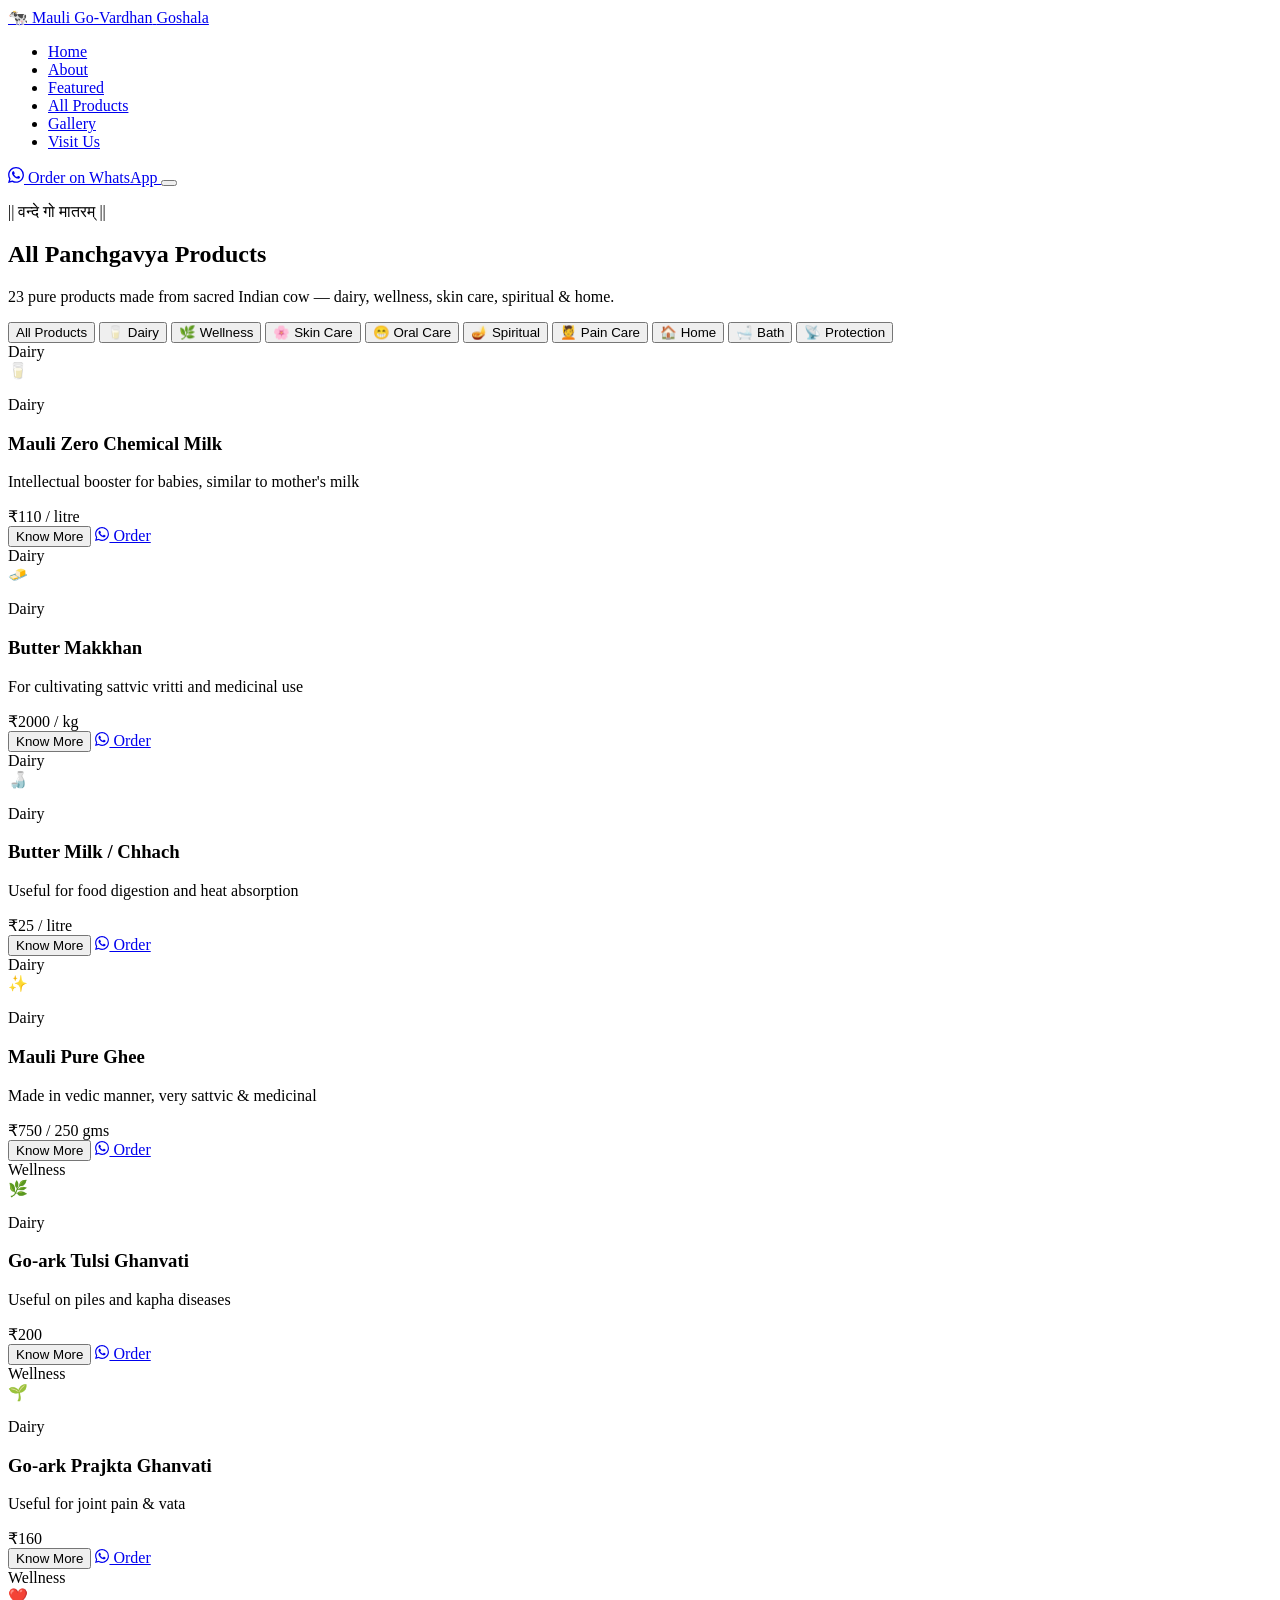
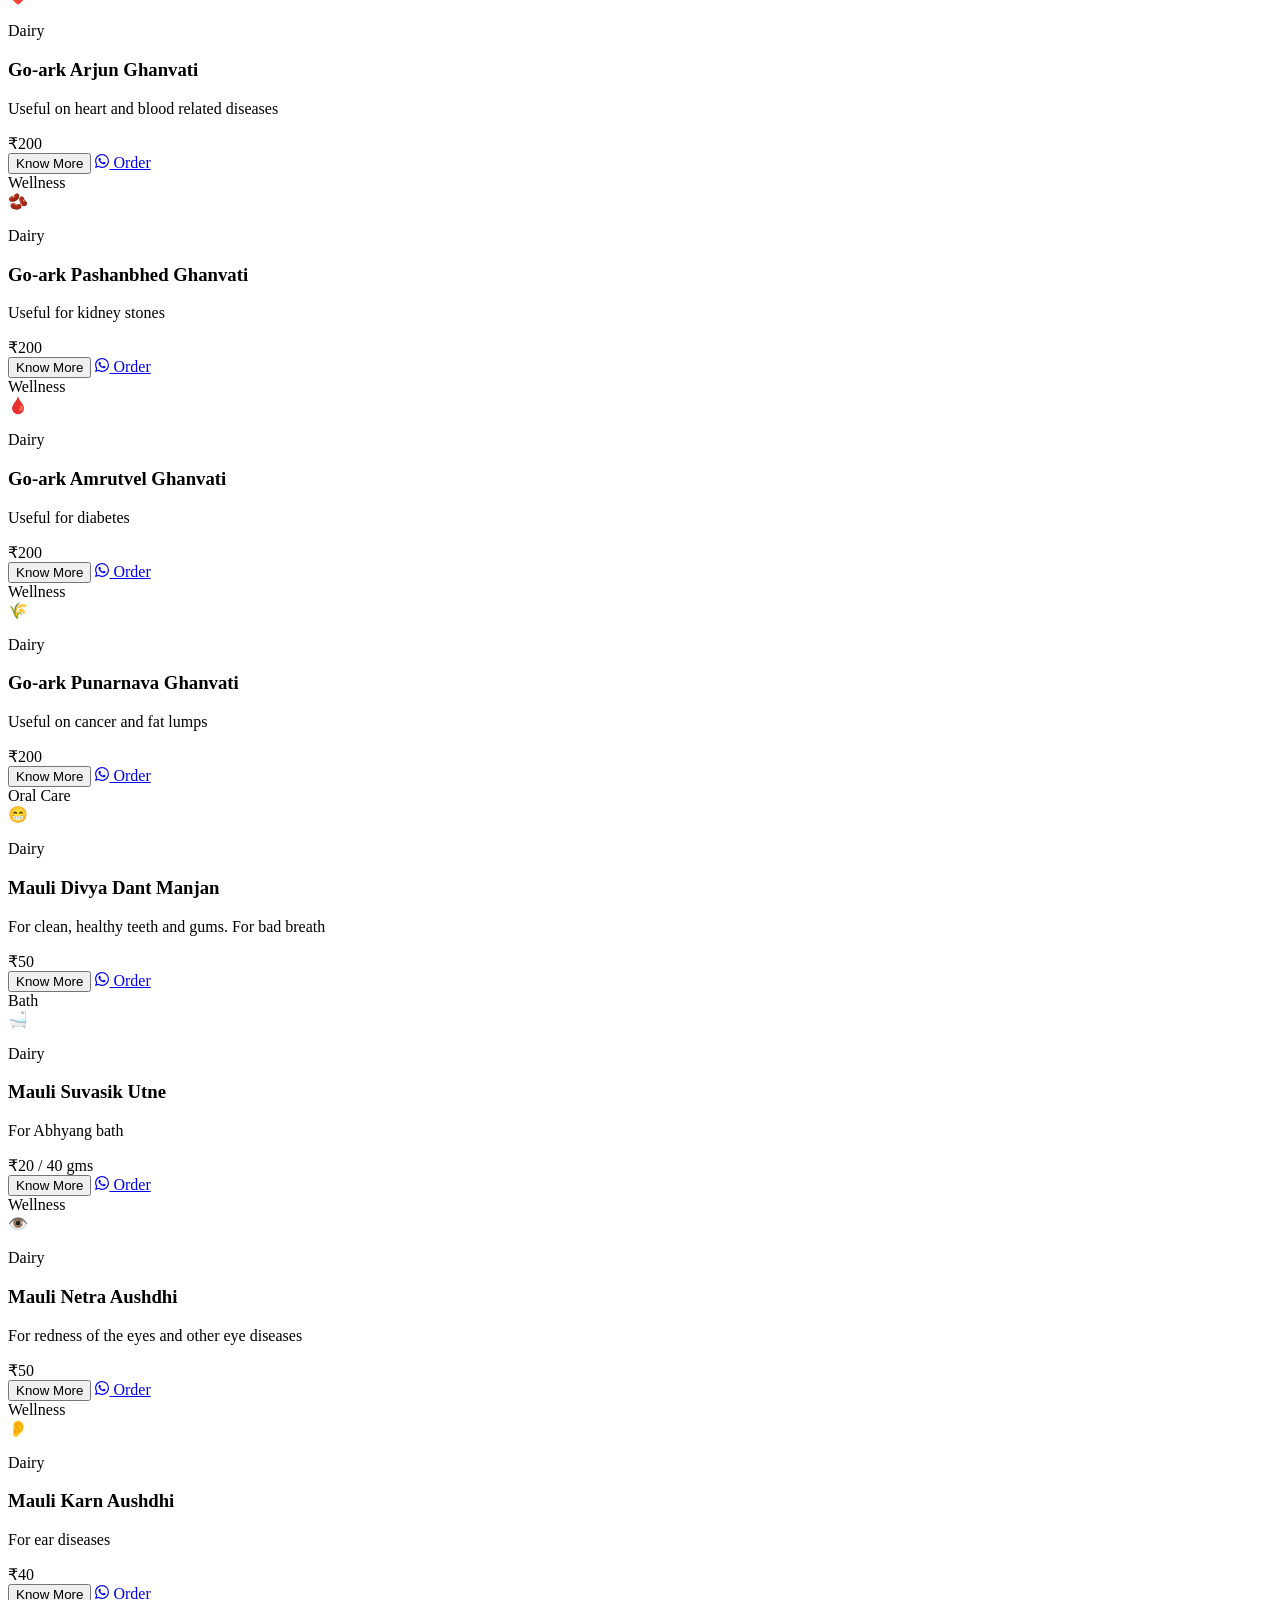
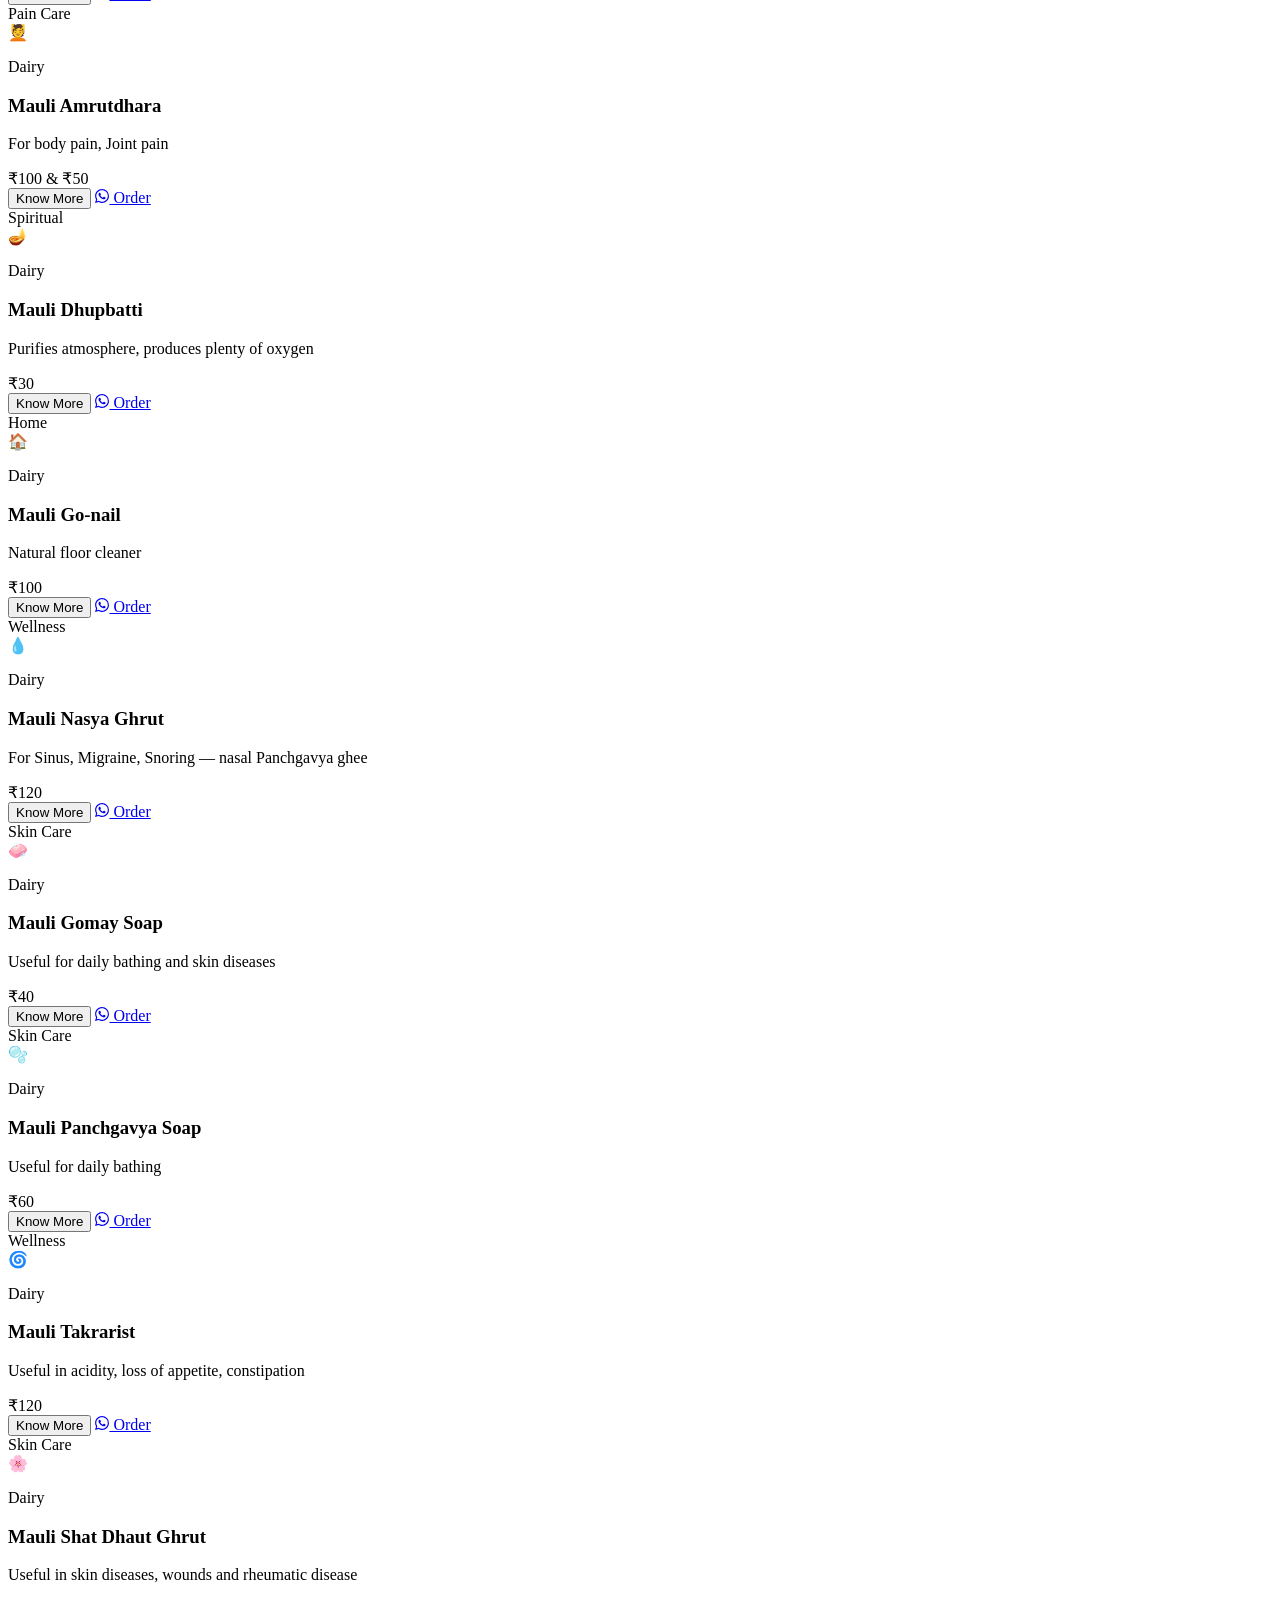
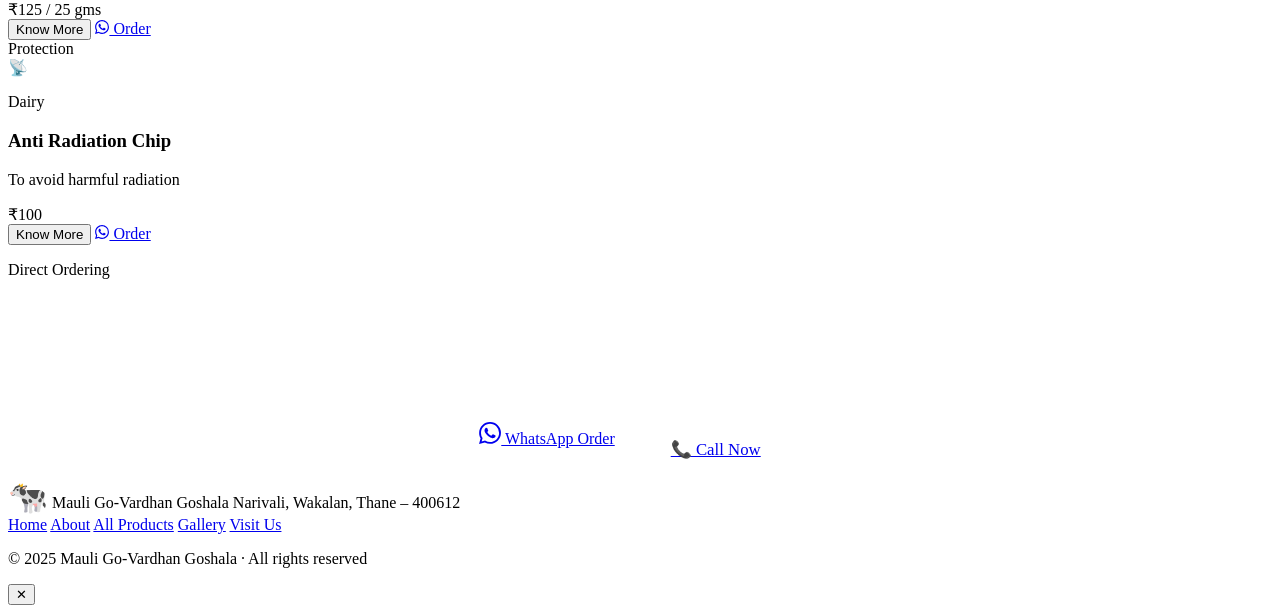
==== commit d36647de: "Add files via upload" ====
--- a/products.html
+++ b/products.html
@@ -73,11 +73,12 @@
             🥛
           </div>
           <div class="product-body">
+            <p class="product-category">Dairy</p>
             <h3 class="product-name">Mauli Zero Chemical Milk</h3>
             <p class="product-desc">Intellectual booster for babies, similar to mother's milk</p>
           </div>
           <div class="product-footer">
-            <span class="product-price">₹110 / litre</span>
+            <span class="product-price">₹110 <span>/ litre</span></span>
             <div class="product-actions">
               <button class="btn btn-outline-saffron" onclick="openModal('Mauli Zero Chemical Milk', 'Dairy', '₹110 / litre', 'Intellectual booster for babies, similar to mother\'s milk', '🥛')">Know More</button>
               <a href="https://wa.me/919870832979?text=Namaste%20Pradip%20ji%20%F0%9F%99%8F%0A%0AI%20am%20interested%20in%20ordering%3A%0A%2AMauli%20Zero%20Chemical%20Milk%2A%0APrice%3A%20%E2%82%B9110%20/%20litre%0A%0APlease%20confirm%20availability%20and%20delivery%20details.%20Thank%20you%21" target="_blank" class="btn btn-wa"><svg width="14" height="14" viewBox="0 0 24 24" fill="currentColor"><path d="M17.472 14.382c-.297-.149-1.758-.867-2.03-.967-.273-.099-.471-.148-.67.15-.197.297-.767.966-.94 1.164-.173.199-.347.223-.644.075-.297-.15-1.255-.463-2.39-1.475-.883-.788-1.48-1.761-1.653-2.059-.173-.297-.018-.458.13-.606.134-.133.298-.347.446-.52.149-.174.198-.298.298-.497.099-.198.05-.371-.025-.52-.075-.149-.669-1.612-.916-2.207-.242-.579-.487-.5-.669-.51-.173-.008-.371-.01-.57-.01-.198 0-.52.074-.792.372-.272.297-1.04 1.016-1.04 2.479 0 1.462 1.065 2.875 1.213 3.074.149.198 2.096 3.2 5.077 4.487.709.306 1.262.489 1.694.625.712.227 1.36.195 1.871.118.571-.085 1.758-.719 2.006-1.413.248-.694.248-1.289.173-1.413-.074-.124-.272-.198-.57-.347m-5.421 7.403h-.004a9.87 9.87 0 01-5.031-1.378l-.361-.214-3.741.982.998-3.648-.235-.374a9.86 9.86 0 01-1.51-5.26c.001-5.45 4.436-9.884 9.888-9.884 2.64 0 5.122 1.03 6.988 2.898a9.825 9.825 0 012.893 6.994c-.003 5.45-4.437 9.884-9.885 9.884m8.413-18.297A11.815 11.815 0 0012.05 0C5.495 0 .16 5.335.157 11.892c0 2.096.547 4.142 1.588 5.945L.057 24l6.305-1.654a11.882 11.882 0 005.683 1.448h.005c6.554 0 11.89-5.335 11.893-11.893a11.821 11.821 0 00-3.48-8.413z"/></svg> Order</a>
@@ -93,11 +94,12 @@
             🧈
           </div>
           <div class="product-body">
+            <p class="product-category">Dairy</p>
             <h3 class="product-name">Butter Makkhan</h3>
             <p class="product-desc">For cultivating sattvic vritti and medicinal use</p>
           </div>
           <div class="product-footer">
-            <span class="product-price">₹2000 / kg</span>
+            <span class="product-price">₹2000 <span>/ kg</span></span>
             <div class="product-actions">
               <button class="btn btn-outline-saffron" onclick="openModal('Butter Makkhan', 'Dairy', '₹2000 / kg', 'For cultivating sattvic vritti and medicinal use', '🧈')">Know More</button>
               <a href="https://wa.me/919870832979?text=Namaste%20Pradip%20ji%20%F0%9F%99%8F%0A%0AI%20am%20interested%20in%20ordering%3A%0A%2AButter%20Makkhan%2A%0APrice%3A%20%E2%82%B92000%20/%20kg%0A%0APlease%20confirm%20availability%20and%20delivery%20details.%20Thank%20you%21" target="_blank" class="btn btn-wa"><svg width="14" height="14" viewBox="0 0 24 24" fill="currentColor"><path d="M17.472 14.382c-.297-.149-1.758-.867-2.03-.967-.273-.099-.471-.148-.67.15-.197.297-.767.966-.94 1.164-.173.199-.347.223-.644.075-.297-.15-1.255-.463-2.39-1.475-.883-.788-1.48-1.761-1.653-2.059-.173-.297-.018-.458.13-.606.134-.133.298-.347.446-.52.149-.174.198-.298.298-.497.099-.198.05-.371-.025-.52-.075-.149-.669-1.612-.916-2.207-.242-.579-.487-.5-.669-.51-.173-.008-.371-.01-.57-.01-.198 0-.52.074-.792.372-.272.297-1.04 1.016-1.04 2.479 0 1.462 1.065 2.875 1.213 3.074.149.198 2.096 3.2 5.077 4.487.709.306 1.262.489 1.694.625.712.227 1.36.195 1.871.118.571-.085 1.758-.719 2.006-1.413.248-.694.248-1.289.173-1.413-.074-.124-.272-.198-.57-.347m-5.421 7.403h-.004a9.87 9.87 0 01-5.031-1.378l-.361-.214-3.741.982.998-3.648-.235-.374a9.86 9.86 0 01-1.51-5.26c.001-5.45 4.436-9.884 9.888-9.884 2.64 0 5.122 1.03 6.988 2.898a9.825 9.825 0 012.893 6.994c-.003 5.45-4.437 9.884-9.885 9.884m8.413-18.297A11.815 11.815 0 0012.05 0C5.495 0 .16 5.335.157 11.892c0 2.096.547 4.142 1.588 5.945L.057 24l6.305-1.654a11.882 11.882 0 005.683 1.448h.005c6.554 0 11.89-5.335 11.893-11.893a11.821 11.821 0 00-3.48-8.413z"/></svg> Order</a>
@@ -113,11 +115,12 @@
             🍶
           </div>
           <div class="product-body">
+            <p class="product-category">Dairy</p>
             <h3 class="product-name">Butter Milk / Chhach</h3>
             <p class="product-desc">Useful for food digestion and heat absorption</p>
           </div>
           <div class="product-footer">
-            <span class="product-price">₹25 / litre</span>
+            <span class="product-price">₹25 <span>/ litre</span></span>
             <div class="product-actions">
               <button class="btn btn-outline-saffron" onclick="openModal('Butter Milk / Chhach', 'Dairy', '₹25 / litre', 'Useful for food digestion and heat absorption', '🍶')">Know More</button>
               <a href="https://wa.me/919870832979?text=Namaste%20Pradip%20ji%20%F0%9F%99%8F%0A%0AI%20am%20interested%20in%20ordering%3A%0A%2AButter%20Milk%20/%20Chhach%2A%0APrice%3A%20%E2%82%B925%20/%20litre%0A%0APlease%20confirm%20availability%20and%20delivery%20details.%20Thank%20you%21" target="_blank" class="btn btn-wa"><svg width="14" height="14" viewBox="0 0 24 24" fill="currentColor"><path d="M17.472 14.382c-.297-.149-1.758-.867-2.03-.967-.273-.099-.471-.148-.67.15-.197.297-.767.966-.94 1.164-.173.199-.347.223-.644.075-.297-.15-1.255-.463-2.39-1.475-.883-.788-1.48-1.761-1.653-2.059-.173-.297-.018-.458.13-.606.134-.133.298-.347.446-.52.149-.174.198-.298.298-.497.099-.198.05-.371-.025-.52-.075-.149-.669-1.612-.916-2.207-.242-.579-.487-.5-.669-.51-.173-.008-.371-.01-.57-.01-.198 0-.52.074-.792.372-.272.297-1.04 1.016-1.04 2.479 0 1.462 1.065 2.875 1.213 3.074.149.198 2.096 3.2 5.077 4.487.709.306 1.262.489 1.694.625.712.227 1.36.195 1.871.118.571-.085 1.758-.719 2.006-1.413.248-.694.248-1.289.173-1.413-.074-.124-.272-.198-.57-.347m-5.421 7.403h-.004a9.87 9.87 0 01-5.031-1.378l-.361-.214-3.741.982.998-3.648-.235-.374a9.86 9.86 0 01-1.51-5.26c.001-5.45 4.436-9.884 9.888-9.884 2.64 0 5.122 1.03 6.988 2.898a9.825 9.825 0 012.893 6.994c-.003 5.45-4.437 9.884-9.885 9.884m8.413-18.297A11.815 11.815 0 0012.05 0C5.495 0 .16 5.335.157 11.892c0 2.096.547 4.142 1.588 5.945L.057 24l6.305-1.654a11.882 11.882 0 005.683 1.448h.005c6.554 0 11.89-5.335 11.893-11.893a11.821 11.821 0 00-3.48-8.413z"/></svg> Order</a>
@@ -133,11 +136,12 @@
             ✨
           </div>
           <div class="product-body">
+            <p class="product-category">Dairy</p>
             <h3 class="product-name">Mauli Pure Ghee</h3>
             <p class="product-desc">Made in vedic manner, very sattvic & medicinal</p>
           </div>
           <div class="product-footer">
-            <span class="product-price">₹750 / 250 gms</span>
+            <span class="product-price">₹750 <span>/ 250 gms</span></span>
             <div class="product-actions">
               <button class="btn btn-outline-saffron" onclick="openModal('Mauli Pure Ghee', 'Dairy', '₹750 / 250 gms', 'Made in vedic manner, very sattvic & medicinal', '✨')">Know More</button>
               <a href="https://wa.me/919870832979?text=Namaste%20Pradip%20ji%20%F0%9F%99%8F%0A%0AI%20am%20interested%20in%20ordering%3A%0A%2AMauli%20Pure%20Ghee%2A%0APrice%3A%20%E2%82%B9750%20/%20250%20gms%0A%0APlease%20confirm%20availability%20and%20delivery%20details.%20Thank%20you%21" target="_blank" class="btn btn-wa"><svg width="14" height="14" viewBox="0 0 24 24" fill="currentColor"><path d="M17.472 14.382c-.297-.149-1.758-.867-2.03-.967-.273-.099-.471-.148-.67.15-.197.297-.767.966-.94 1.164-.173.199-.347.223-.644.075-.297-.15-1.255-.463-2.39-1.475-.883-.788-1.48-1.761-1.653-2.059-.173-.297-.018-.458.13-.606.134-.133.298-.347.446-.52.149-.174.198-.298.298-.497.099-.198.05-.371-.025-.52-.075-.149-.669-1.612-.916-2.207-.242-.579-.487-.5-.669-.51-.173-.008-.371-.01-.57-.01-.198 0-.52.074-.792.372-.272.297-1.04 1.016-1.04 2.479 0 1.462 1.065 2.875 1.213 3.074.149.198 2.096 3.2 5.077 4.487.709.306 1.262.489 1.694.625.712.227 1.36.195 1.871.118.571-.085 1.758-.719 2.006-1.413.248-.694.248-1.289.173-1.413-.074-.124-.272-.198-.57-.347m-5.421 7.403h-.004a9.87 9.87 0 01-5.031-1.378l-.361-.214-3.741.982.998-3.648-.235-.374a9.86 9.86 0 01-1.51-5.26c.001-5.45 4.436-9.884 9.888-9.884 2.64 0 5.122 1.03 6.988 2.898a9.825 9.825 0 012.893 6.994c-.003 5.45-4.437 9.884-9.885 9.884m8.413-18.297A11.815 11.815 0 0012.05 0C5.495 0 .16 5.335.157 11.892c0 2.096.547 4.142 1.588 5.945L.057 24l6.305-1.654a11.882 11.882 0 005.683 1.448h.005c6.554 0 11.89-5.335 11.893-11.893a11.821 11.821 0 00-3.48-8.413z"/></svg> Order</a>
@@ -153,6 +157,7 @@
             🌿
           </div>
           <div class="product-body">
+            <p class="product-category">Dairy</p>
             <h3 class="product-name">Go-ark Tulsi Ghanvati</h3>
             <p class="product-desc">Useful on piles and kapha diseases</p>
           </div>
@@ -173,6 +178,7 @@
             🌱
           </div>
           <div class="product-body">
+            <p class="product-category">Dairy</p>
             <h3 class="product-name">Go-ark Prajkta Ghanvati</h3>
             <p class="product-desc">Useful for joint pain & vata</p>
           </div>
@@ -193,6 +199,7 @@
             ❤️
           </div>
           <div class="product-body">
+            <p class="product-category">Dairy</p>
             <h3 class="product-name">Go-ark Arjun Ghanvati</h3>
             <p class="product-desc">Useful on heart and blood related diseases</p>
           </div>
@@ -213,6 +220,7 @@
             🫘
           </div>
           <div class="product-body">
+            <p class="product-category">Dairy</p>
             <h3 class="product-name">Go-ark Pashanbhed Ghanvati</h3>
             <p class="product-desc">Useful for kidney stones</p>
           </div>
@@ -233,6 +241,7 @@
             🩸
           </div>
           <div class="product-body">
+            <p class="product-category">Dairy</p>
             <h3 class="product-name">Go-ark Amrutvel Ghanvati</h3>
             <p class="product-desc">Useful for diabetes</p>
           </div>
@@ -253,6 +262,7 @@
             🌾
           </div>
           <div class="product-body">
+            <p class="product-category">Dairy</p>
             <h3 class="product-name">Go-ark Punarnava Ghanvati</h3>
             <p class="product-desc">Useful on cancer and fat lumps</p>
           </div>
@@ -273,6 +283,7 @@
             😁
           </div>
           <div class="product-body">
+            <p class="product-category">Dairy</p>
             <h3 class="product-name">Mauli Divya Dant Manjan</h3>
             <p class="product-desc">For clean, healthy teeth and gums. For bad breath</p>
           </div>
@@ -293,11 +304,12 @@
             🛁
           </div>
           <div class="product-body">
+            <p class="product-category">Dairy</p>
             <h3 class="product-name">Mauli Suvasik Utne</h3>
             <p class="product-desc">For Abhyang bath</p>
           </div>
           <div class="product-footer">
-            <span class="product-price">₹20 / 40 gms</span>
+            <span class="product-price">₹20 <span>/ 40 gms</span></span>
             <div class="product-actions">
               <button class="btn btn-outline-saffron" onclick="openModal('Mauli Suvasik Utne', 'Bath', '₹20 / 40 gms', 'For Abhyang bath', '🛁')">Know More</button>
               <a href="https://wa.me/919870832979?text=Namaste%20Pradip%20ji%20%F0%9F%99%8F%0A%0AI%20am%20interested%20in%20ordering%3A%0A%2AMauli%20Suvasik%20Utne%2A%0APrice%3A%20%E2%82%B920%20/%2040%20gms%0A%0APlease%20confirm%20availability%20and%20delivery%20details.%20Thank%20you%21" target="_blank" class="btn btn-wa"><svg width="14" height="14" viewBox="0 0 24 24" fill="currentColor"><path d="M17.472 14.382c-.297-.149-1.758-.867-2.03-.967-.273-.099-.471-.148-.67.15-.197.297-.767.966-.94 1.164-.173.199-.347.223-.644.075-.297-.15-1.255-.463-2.39-1.475-.883-.788-1.48-1.761-1.653-2.059-.173-.297-.018-.458.13-.606.134-.133.298-.347.446-.52.149-.174.198-.298.298-.497.099-.198.05-.371-.025-.52-.075-.149-.669-1.612-.916-2.207-.242-.579-.487-.5-.669-.51-.173-.008-.371-.01-.57-.01-.198 0-.52.074-.792.372-.272.297-1.04 1.016-1.04 2.479 0 1.462 1.065 2.875 1.213 3.074.149.198 2.096 3.2 5.077 4.487.709.306 1.262.489 1.694.625.712.227 1.36.195 1.871.118.571-.085 1.758-.719 2.006-1.413.248-.694.248-1.289.173-1.413-.074-.124-.272-.198-.57-.347m-5.421 7.403h-.004a9.87 9.87 0 01-5.031-1.378l-.361-.214-3.741.982.998-3.648-.235-.374a9.86 9.86 0 01-1.51-5.26c.001-5.45 4.436-9.884 9.888-9.884 2.64 0 5.122 1.03 6.988 2.898a9.825 9.825 0 012.893 6.994c-.003 5.45-4.437 9.884-9.885 9.884m8.413-18.297A11.815 11.815 0 0012.05 0C5.495 0 .16 5.335.157 11.892c0 2.096.547 4.142 1.588 5.945L.057 24l6.305-1.654a11.882 11.882 0 005.683 1.448h.005c6.554 0 11.89-5.335 11.893-11.893a11.821 11.821 0 00-3.48-8.413z"/></svg> Order</a>
@@ -313,6 +325,7 @@
             👁️
           </div>
           <div class="product-body">
+            <p class="product-category">Dairy</p>
             <h3 class="product-name">Mauli Netra Aushdhi</h3>
             <p class="product-desc">For redness of the eyes and other eye diseases</p>
           </div>
@@ -333,6 +346,7 @@
             👂
           </div>
           <div class="product-body">
+            <p class="product-category">Dairy</p>
             <h3 class="product-name">Mauli Karn Aushdhi</h3>
             <p class="product-desc">For ear diseases</p>
           </div>
@@ -353,11 +367,12 @@
             💆
           </div>
           <div class="product-body">
+            <p class="product-category">Dairy</p>
             <h3 class="product-name">Mauli Amrutdhara</h3>
             <p class="product-desc">For body pain, Joint pain</p>
           </div>
           <div class="product-footer">
-            <span class="product-price">₹100 & ₹50</span>
+            <span class="product-price">₹100 <span>& ₹50</span></span>
             <div class="product-actions">
               <button class="btn btn-outline-saffron" onclick="openModal('Mauli Amrutdhara', 'Pain Care', '₹100 & ₹50', 'For body pain, Joint pain', '💆')">Know More</button>
               <a href="https://wa.me/919870832979?text=Namaste%20Pradip%20ji%20%F0%9F%99%8F%0A%0AI%20am%20interested%20in%20ordering%3A%0A%2AMauli%20Amrutdhara%2A%0APrice%3A%20%E2%82%B9100%20%26%20%E2%82%B950%0A%0APlease%20confirm%20availability%20and%20delivery%20details.%20Thank%20you%21" target="_blank" class="btn btn-wa"><svg width="14" height="14" viewBox="0 0 24 24" fill="currentColor"><path d="M17.472 14.382c-.297-.149-1.758-.867-2.03-.967-.273-.099-.471-.148-.67.15-.197.297-.767.966-.94 1.164-.173.199-.347.223-.644.075-.297-.15-1.255-.463-2.39-1.475-.883-.788-1.48-1.761-1.653-2.059-.173-.297-.018-.458.13-.606.134-.133.298-.347.446-.52.149-.174.198-.298.298-.497.099-.198.05-.371-.025-.52-.075-.149-.669-1.612-.916-2.207-.242-.579-.487-.5-.669-.51-.173-.008-.371-.01-.57-.01-.198 0-.52.074-.792.372-.272.297-1.04 1.016-1.04 2.479 0 1.462 1.065 2.875 1.213 3.074.149.198 2.096 3.2 5.077 4.487.709.306 1.262.489 1.694.625.712.227 1.36.195 1.871.118.571-.085 1.758-.719 2.006-1.413.248-.694.248-1.289.173-1.413-.074-.124-.272-.198-.57-.347m-5.421 7.403h-.004a9.87 9.87 0 01-5.031-1.378l-.361-.214-3.741.982.998-3.648-.235-.374a9.86 9.86 0 01-1.51-5.26c.001-5.45 4.436-9.884 9.888-9.884 2.64 0 5.122 1.03 6.988 2.898a9.825 9.825 0 012.893 6.994c-.003 5.45-4.437 9.884-9.885 9.884m8.413-18.297A11.815 11.815 0 0012.05 0C5.495 0 .16 5.335.157 11.892c0 2.096.547 4.142 1.588 5.945L.057 24l6.305-1.654a11.882 11.882 0 005.683 1.448h.005c6.554 0 11.89-5.335 11.893-11.893a11.821 11.821 0 00-3.48-8.413z"/></svg> Order</a>
@@ -373,6 +388,7 @@
             🪔
           </div>
           <div class="product-body">
+            <p class="product-category">Dairy</p>
             <h3 class="product-name">Mauli Dhupbatti</h3>
             <p class="product-desc">Purifies atmosphere, produces plenty of oxygen</p>
           </div>
@@ -393,6 +409,7 @@
             🏠
           </div>
           <div class="product-body">
+            <p class="product-category">Dairy</p>
             <h3 class="product-name">Mauli Go-nail</h3>
             <p class="product-desc">Natural floor cleaner</p>
           </div>
@@ -413,6 +430,7 @@
             💧
           </div>
           <div class="product-body">
+            <p class="product-category">Dairy</p>
             <h3 class="product-name">Mauli Nasya Ghrut</h3>
             <p class="product-desc">For Sinus, Migraine, Snoring — nasal Panchgavya ghee</p>
           </div>
@@ -433,6 +451,7 @@
             🧼
           </div>
           <div class="product-body">
+            <p class="product-category">Dairy</p>
             <h3 class="product-name">Mauli Gomay Soap</h3>
             <p class="product-desc">Useful for daily bathing and skin diseases</p>
           </div>
@@ -453,6 +472,7 @@
             🫧
           </div>
           <div class="product-body">
+            <p class="product-category">Dairy</p>
             <h3 class="product-name">Mauli Panchgavya Soap</h3>
             <p class="product-desc">Useful for daily bathing</p>
           </div>
@@ -473,6 +493,7 @@
             🌀
           </div>
           <div class="product-body">
+            <p class="product-category">Dairy</p>
             <h3 class="product-name">Mauli Takrarist</h3>
             <p class="product-desc">Useful in acidity, loss of appetite, constipation</p>
           </div>
@@ -493,11 +514,12 @@
             🌸
           </div>
           <div class="product-body">
+            <p class="product-category">Dairy</p>
             <h3 class="product-name">Mauli Shat Dhaut Ghrut</h3>
             <p class="product-desc">Useful in skin diseases, wounds and rheumatic disease</p>
           </div>
           <div class="product-footer">
-            <span class="product-price">₹125 / 25 gms</span>
+            <span class="product-price">₹125 <span>/ 25 gms</span></span>
             <div class="product-actions">
               <button class="btn btn-outline-saffron" onclick="openModal('Mauli Shat Dhaut Ghrut', 'Skin Care', '₹125 / 25 gms', 'Useful in skin diseases, wounds and rheumatic disease', '🌸')">Know More</button>
               <a href="https://wa.me/919870832979?text=Namaste%20Pradip%20ji%20%F0%9F%99%8F%0A%0AI%20am%20interested%20in%20ordering%3A%0A%2AMauli%20Shat%20Dhaut%20Ghrut%2A%0APrice%3A%20%E2%82%B9125%20/%2025%20gms%0A%0APlease%20confirm%20availability%20and%20delivery%20details.%20Thank%20you%21" target="_blank" class="btn btn-wa"><svg width="14" height="14" viewBox="0 0 24 24" fill="currentColor"><path d="M17.472 14.382c-.297-.149-1.758-.867-2.03-.967-.273-.099-.471-.148-.67.15-.197.297-.767.966-.94 1.164-.173.199-.347.223-.644.075-.297-.15-1.255-.463-2.39-1.475-.883-.788-1.48-1.761-1.653-2.059-.173-.297-.018-.458.13-.606.134-.133.298-.347.446-.52.149-.174.198-.298.298-.497.099-.198.05-.371-.025-.52-.075-.149-.669-1.612-.916-2.207-.242-.579-.487-.5-.669-.51-.173-.008-.371-.01-.57-.01-.198 0-.52.074-.792.372-.272.297-1.04 1.016-1.04 2.479 0 1.462 1.065 2.875 1.213 3.074.149.198 2.096 3.2 5.077 4.487.709.306 1.262.489 1.694.625.712.227 1.36.195 1.871.118.571-.085 1.758-.719 2.006-1.413.248-.694.248-1.289.173-1.413-.074-.124-.272-.198-.57-.347m-5.421 7.403h-.004a9.87 9.87 0 01-5.031-1.378l-.361-.214-3.741.982.998-3.648-.235-.374a9.86 9.86 0 01-1.51-5.26c.001-5.45 4.436-9.884 9.888-9.884 2.64 0 5.122 1.03 6.988 2.898a9.825 9.825 0 012.893 6.994c-.003 5.45-4.437 9.884-9.885 9.884m8.413-18.297A11.815 11.815 0 0012.05 0C5.495 0 .16 5.335.157 11.892c0 2.096.547 4.142 1.588 5.945L.057 24l6.305-1.654a11.882 11.882 0 005.683 1.448h.005c6.554 0 11.89-5.335 11.893-11.893a11.821 11.821 0 00-3.48-8.413z"/></svg> Order</a>
@@ -513,6 +535,7 @@
             📡
           </div>
           <div class="product-body">
+            <p class="product-category">Dairy</p>
             <h3 class="product-name">Anti Radiation Chip</h3>
             <p class="product-desc">To avoid harmful radiation</p>
           </div>
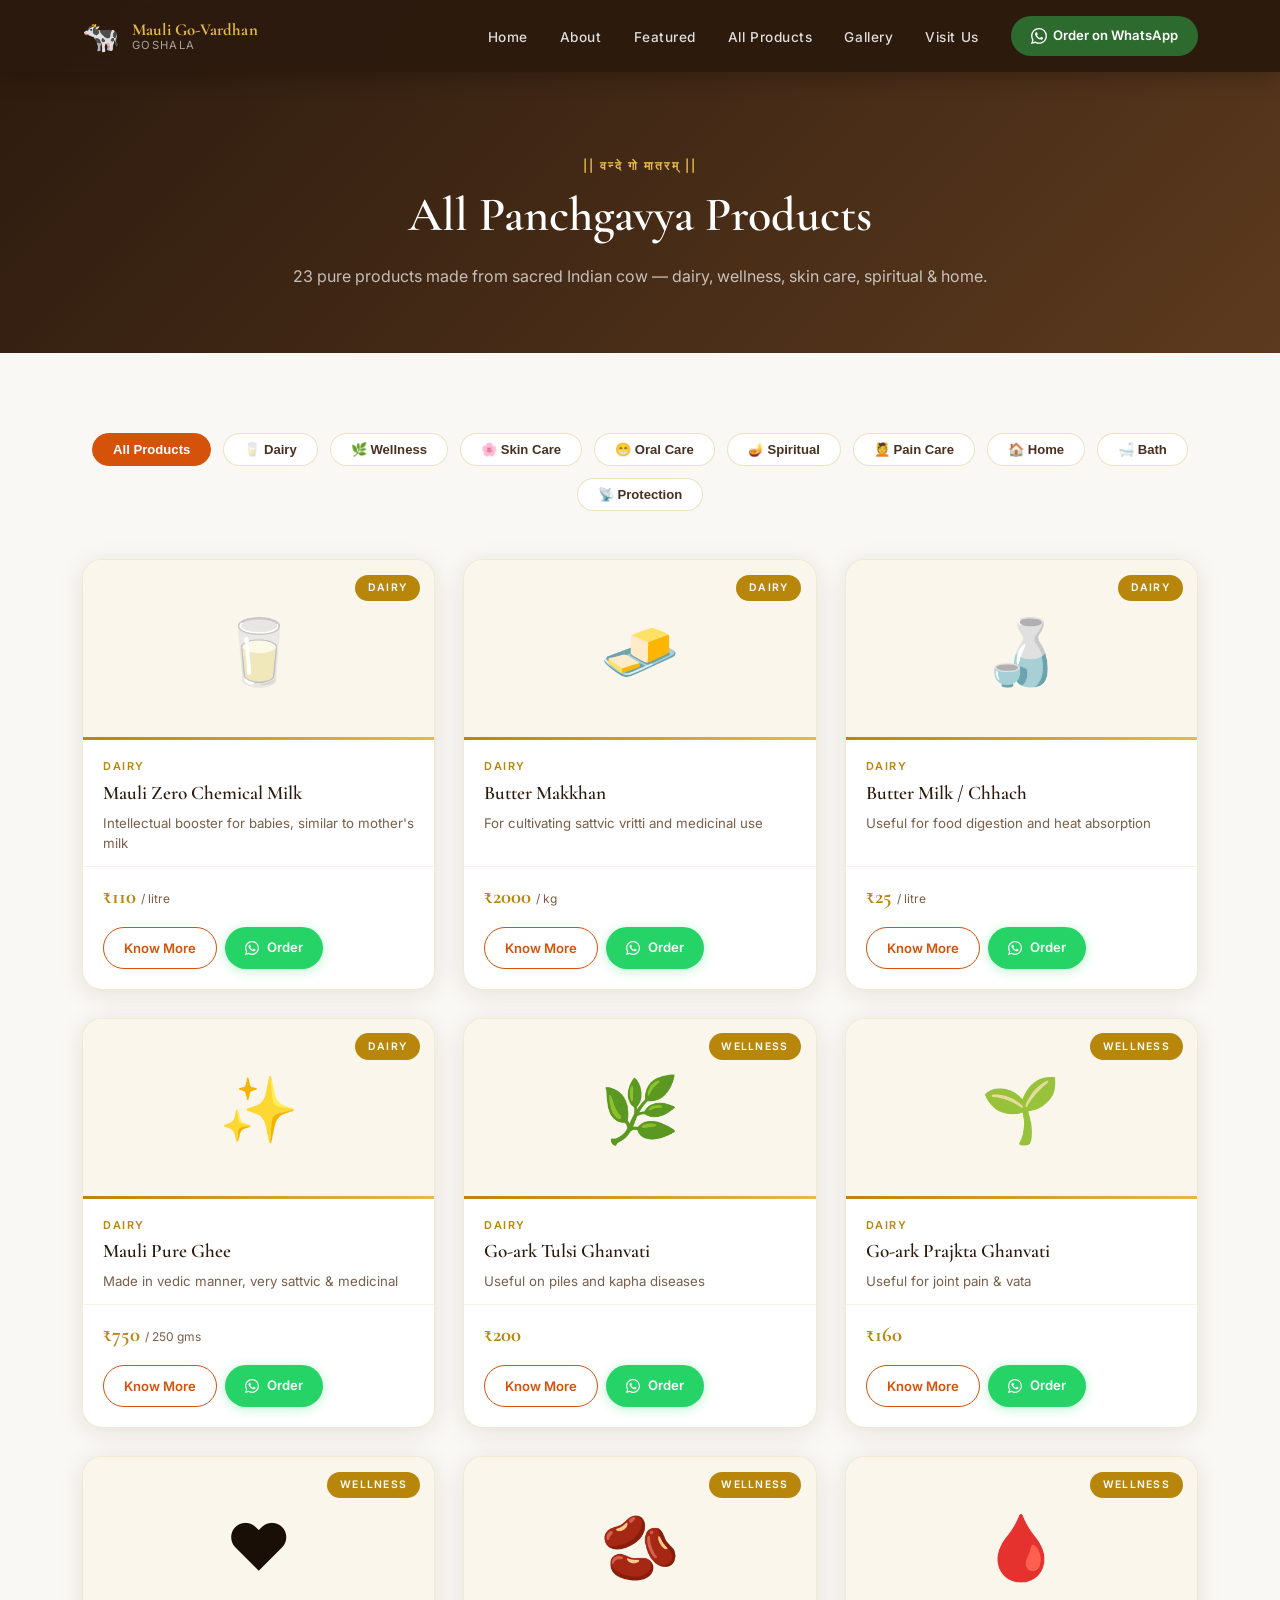
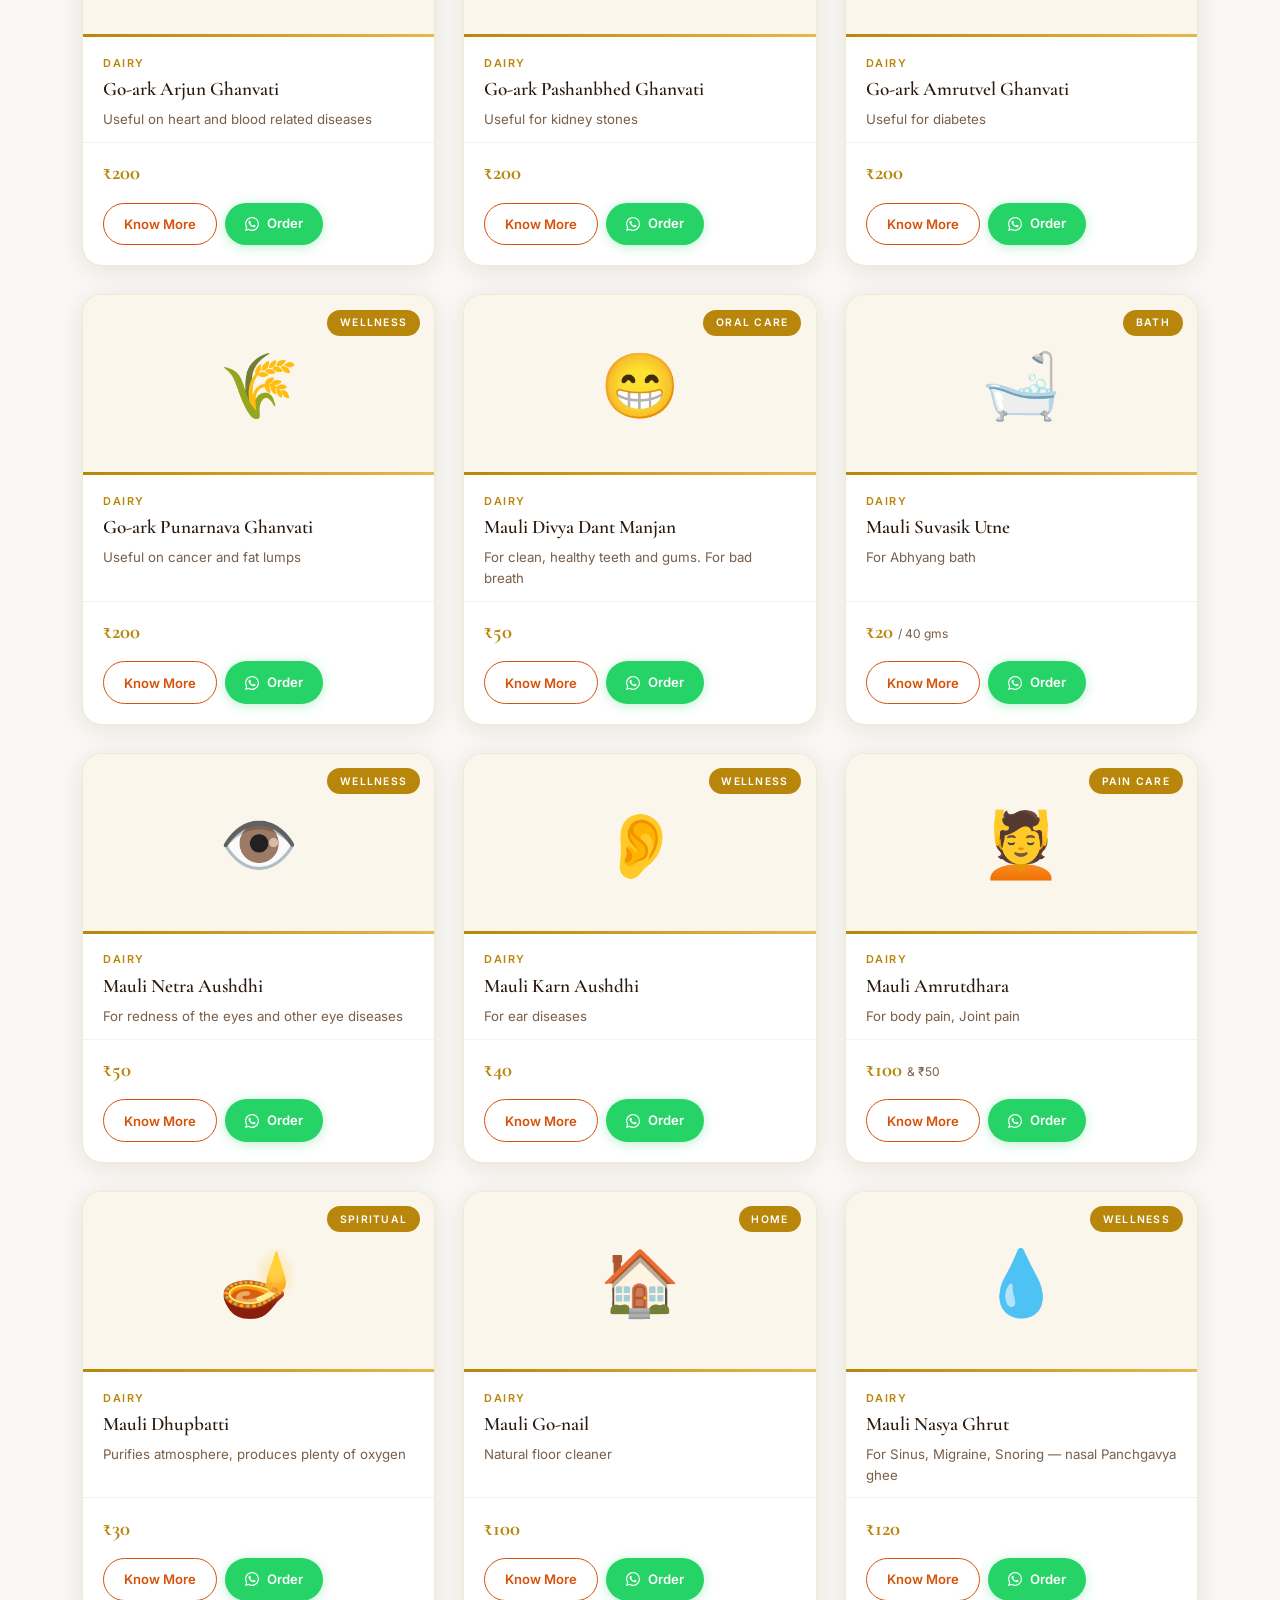
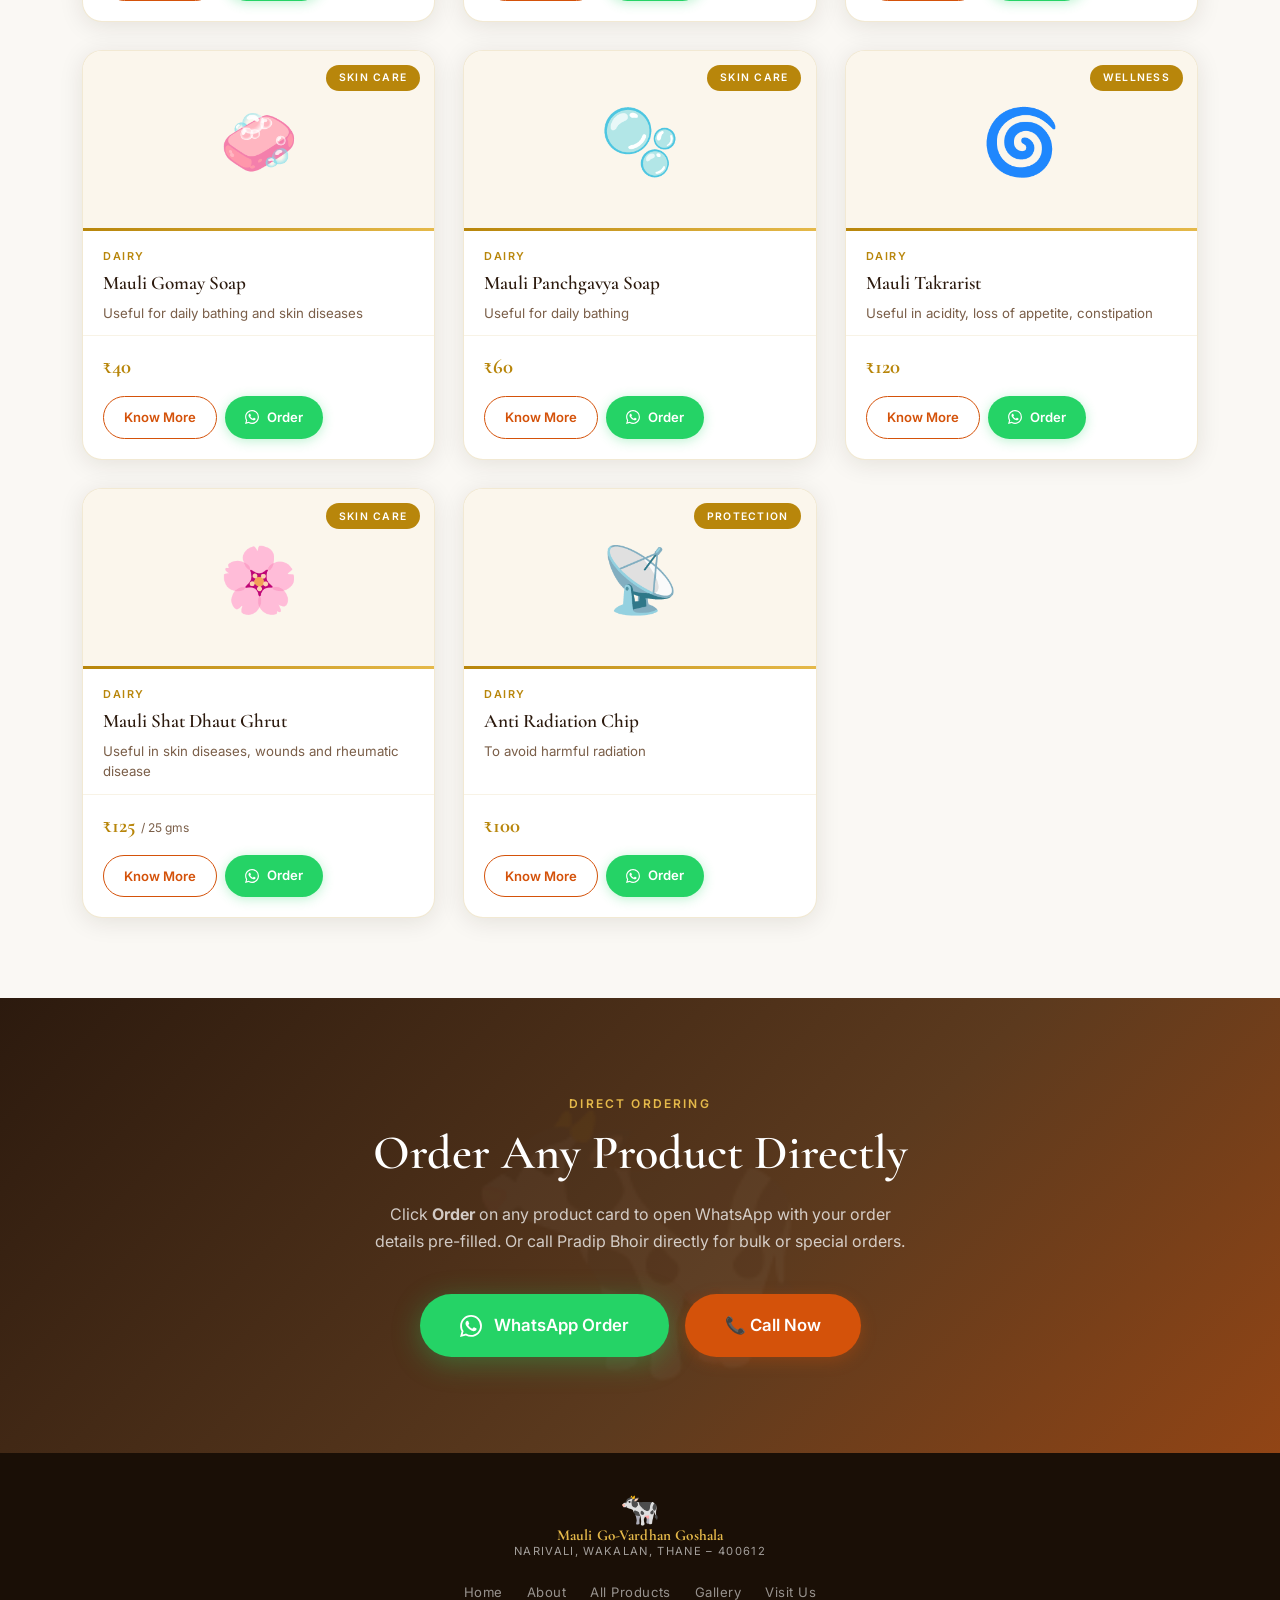
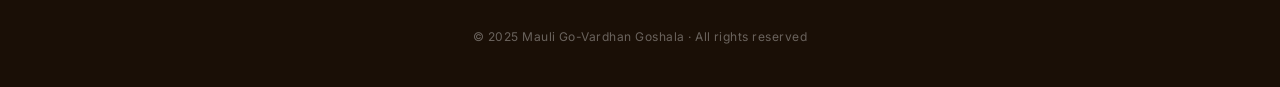
==== commit c95aa242: "Add files via upload" ====
--- a/products.html
+++ b/products.html
@@ -80,7 +80,7 @@
           <div class="product-footer">
             <span class="product-price">₹110 <span>/ litre</span></span>
             <div class="product-actions">
-              <button class="btn btn-outline-saffron" onclick="openModal('Mauli Zero Chemical Milk', 'Dairy', '₹110 / litre', 'Intellectual booster for babies, similar to mother\'s milk', '🥛')">Know More</button>
+              <button class="btn btn-outline-saffron" onclick="openModal('Mauli Zero Chemical Milk', 'Dairy', '₹110 / litre', 'Intellectual booster for babies, similar to mother\'s milk', '🥛', 'https://www.youtube.com/watch?v=M7lc1UVf-VE')">Know More</button>
               <a href="https://wa.me/919870832979?text=Namaste%20Pradip%20ji%20%F0%9F%99%8F%0A%0AI%20am%20interested%20in%20ordering%3A%0A%2AMauli%20Zero%20Chemical%20Milk%2A%0APrice%3A%20%E2%82%B9110%20/%20litre%0A%0APlease%20confirm%20availability%20and%20delivery%20details.%20Thank%20you%21" target="_blank" class="btn btn-wa"><svg width="14" height="14" viewBox="0 0 24 24" fill="currentColor"><path d="M17.472 14.382c-.297-.149-1.758-.867-2.03-.967-.273-.099-.471-.148-.67.15-.197.297-.767.966-.94 1.164-.173.199-.347.223-.644.075-.297-.15-1.255-.463-2.39-1.475-.883-.788-1.48-1.761-1.653-2.059-.173-.297-.018-.458.13-.606.134-.133.298-.347.446-.52.149-.174.198-.298.298-.497.099-.198.05-.371-.025-.52-.075-.149-.669-1.612-.916-2.207-.242-.579-.487-.5-.669-.51-.173-.008-.371-.01-.57-.01-.198 0-.52.074-.792.372-.272.297-1.04 1.016-1.04 2.479 0 1.462 1.065 2.875 1.213 3.074.149.198 2.096 3.2 5.077 4.487.709.306 1.262.489 1.694.625.712.227 1.36.195 1.871.118.571-.085 1.758-.719 2.006-1.413.248-.694.248-1.289.173-1.413-.074-.124-.272-.198-.57-.347m-5.421 7.403h-.004a9.87 9.87 0 01-5.031-1.378l-.361-.214-3.741.982.998-3.648-.235-.374a9.86 9.86 0 01-1.51-5.26c.001-5.45 4.436-9.884 9.888-9.884 2.64 0 5.122 1.03 6.988 2.898a9.825 9.825 0 012.893 6.994c-.003 5.45-4.437 9.884-9.885 9.884m8.413-18.297A11.815 11.815 0 0012.05 0C5.495 0 .16 5.335.157 11.892c0 2.096.547 4.142 1.588 5.945L.057 24l6.305-1.654a11.882 11.882 0 005.683 1.448h.005c6.554 0 11.89-5.335 11.893-11.893a11.821 11.821 0 00-3.48-8.413z"/></svg> Order</a>
             </div>
           </div>
@@ -101,7 +101,7 @@
           <div class="product-footer">
             <span class="product-price">₹2000 <span>/ kg</span></span>
             <div class="product-actions">
-              <button class="btn btn-outline-saffron" onclick="openModal('Butter Makkhan', 'Dairy', '₹2000 / kg', 'For cultivating sattvic vritti and medicinal use', '🧈')">Know More</button>
+              <button class="btn btn-outline-saffron" onclick="openModal('Butter Makkhan', 'Dairy', '₹2000 / kg', 'For cultivating sattvic vritti and medicinal use', '🧈', '')">Know More</button>
               <a href="https://wa.me/919870832979?text=Namaste%20Pradip%20ji%20%F0%9F%99%8F%0A%0AI%20am%20interested%20in%20ordering%3A%0A%2AButter%20Makkhan%2A%0APrice%3A%20%E2%82%B92000%20/%20kg%0A%0APlease%20confirm%20availability%20and%20delivery%20details.%20Thank%20you%21" target="_blank" class="btn btn-wa"><svg width="14" height="14" viewBox="0 0 24 24" fill="currentColor"><path d="M17.472 14.382c-.297-.149-1.758-.867-2.03-.967-.273-.099-.471-.148-.67.15-.197.297-.767.966-.94 1.164-.173.199-.347.223-.644.075-.297-.15-1.255-.463-2.39-1.475-.883-.788-1.48-1.761-1.653-2.059-.173-.297-.018-.458.13-.606.134-.133.298-.347.446-.52.149-.174.198-.298.298-.497.099-.198.05-.371-.025-.52-.075-.149-.669-1.612-.916-2.207-.242-.579-.487-.5-.669-.51-.173-.008-.371-.01-.57-.01-.198 0-.52.074-.792.372-.272.297-1.04 1.016-1.04 2.479 0 1.462 1.065 2.875 1.213 3.074.149.198 2.096 3.2 5.077 4.487.709.306 1.262.489 1.694.625.712.227 1.36.195 1.871.118.571-.085 1.758-.719 2.006-1.413.248-.694.248-1.289.173-1.413-.074-.124-.272-.198-.57-.347m-5.421 7.403h-.004a9.87 9.87 0 01-5.031-1.378l-.361-.214-3.741.982.998-3.648-.235-.374a9.86 9.86 0 01-1.51-5.26c.001-5.45 4.436-9.884 9.888-9.884 2.64 0 5.122 1.03 6.988 2.898a9.825 9.825 0 012.893 6.994c-.003 5.45-4.437 9.884-9.885 9.884m8.413-18.297A11.815 11.815 0 0012.05 0C5.495 0 .16 5.335.157 11.892c0 2.096.547 4.142 1.588 5.945L.057 24l6.305-1.654a11.882 11.882 0 005.683 1.448h.005c6.554 0 11.89-5.335 11.893-11.893a11.821 11.821 0 00-3.48-8.413z"/></svg> Order</a>
             </div>
           </div>
@@ -122,7 +122,7 @@
           <div class="product-footer">
             <span class="product-price">₹25 <span>/ litre</span></span>
             <div class="product-actions">
-              <button class="btn btn-outline-saffron" onclick="openModal('Butter Milk / Chhach', 'Dairy', '₹25 / litre', 'Useful for food digestion and heat absorption', '🍶')">Know More</button>
+              <button class="btn btn-outline-saffron" onclick="openModal('Butter Milk / Chhach', 'Dairy', '₹25 / litre', 'Useful for food digestion and heat absorption', '🍶', '')">Know More</button>
               <a href="https://wa.me/919870832979?text=Namaste%20Pradip%20ji%20%F0%9F%99%8F%0A%0AI%20am%20interested%20in%20ordering%3A%0A%2AButter%20Milk%20/%20Chhach%2A%0APrice%3A%20%E2%82%B925%20/%20litre%0A%0APlease%20confirm%20availability%20and%20delivery%20details.%20Thank%20you%21" target="_blank" class="btn btn-wa"><svg width="14" height="14" viewBox="0 0 24 24" fill="currentColor"><path d="M17.472 14.382c-.297-.149-1.758-.867-2.03-.967-.273-.099-.471-.148-.67.15-.197.297-.767.966-.94 1.164-.173.199-.347.223-.644.075-.297-.15-1.255-.463-2.39-1.475-.883-.788-1.48-1.761-1.653-2.059-.173-.297-.018-.458.13-.606.134-.133.298-.347.446-.52.149-.174.198-.298.298-.497.099-.198.05-.371-.025-.52-.075-.149-.669-1.612-.916-2.207-.242-.579-.487-.5-.669-.51-.173-.008-.371-.01-.57-.01-.198 0-.52.074-.792.372-.272.297-1.04 1.016-1.04 2.479 0 1.462 1.065 2.875 1.213 3.074.149.198 2.096 3.2 5.077 4.487.709.306 1.262.489 1.694.625.712.227 1.36.195 1.871.118.571-.085 1.758-.719 2.006-1.413.248-.694.248-1.289.173-1.413-.074-.124-.272-.198-.57-.347m-5.421 7.403h-.004a9.87 9.87 0 01-5.031-1.378l-.361-.214-3.741.982.998-3.648-.235-.374a9.86 9.86 0 01-1.51-5.26c.001-5.45 4.436-9.884 9.888-9.884 2.64 0 5.122 1.03 6.988 2.898a9.825 9.825 0 012.893 6.994c-.003 5.45-4.437 9.884-9.885 9.884m8.413-18.297A11.815 11.815 0 0012.05 0C5.495 0 .16 5.335.157 11.892c0 2.096.547 4.142 1.588 5.945L.057 24l6.305-1.654a11.882 11.882 0 005.683 1.448h.005c6.554 0 11.89-5.335 11.893-11.893a11.821 11.821 0 00-3.48-8.413z"/></svg> Order</a>
             </div>
           </div>
@@ -143,7 +143,7 @@
           <div class="product-footer">
             <span class="product-price">₹750 <span>/ 250 gms</span></span>
             <div class="product-actions">
-              <button class="btn btn-outline-saffron" onclick="openModal('Mauli Pure Ghee', 'Dairy', '₹750 / 250 gms', 'Made in vedic manner, very sattvic & medicinal', '✨')">Know More</button>
+              <button class="btn btn-outline-saffron" onclick="openModal('Mauli Pure Ghee', 'Dairy', '₹750 / 250 gms', 'Made in vedic manner, very sattvic & medicinal', '✨', '')">Know More</button>
               <a href="https://wa.me/919870832979?text=Namaste%20Pradip%20ji%20%F0%9F%99%8F%0A%0AI%20am%20interested%20in%20ordering%3A%0A%2AMauli%20Pure%20Ghee%2A%0APrice%3A%20%E2%82%B9750%20/%20250%20gms%0A%0APlease%20confirm%20availability%20and%20delivery%20details.%20Thank%20you%21" target="_blank" class="btn btn-wa"><svg width="14" height="14" viewBox="0 0 24 24" fill="currentColor"><path d="M17.472 14.382c-.297-.149-1.758-.867-2.03-.967-.273-.099-.471-.148-.67.15-.197.297-.767.966-.94 1.164-.173.199-.347.223-.644.075-.297-.15-1.255-.463-2.39-1.475-.883-.788-1.48-1.761-1.653-2.059-.173-.297-.018-.458.13-.606.134-.133.298-.347.446-.52.149-.174.198-.298.298-.497.099-.198.05-.371-.025-.52-.075-.149-.669-1.612-.916-2.207-.242-.579-.487-.5-.669-.51-.173-.008-.371-.01-.57-.01-.198 0-.52.074-.792.372-.272.297-1.04 1.016-1.04 2.479 0 1.462 1.065 2.875 1.213 3.074.149.198 2.096 3.2 5.077 4.487.709.306 1.262.489 1.694.625.712.227 1.36.195 1.871.118.571-.085 1.758-.719 2.006-1.413.248-.694.248-1.289.173-1.413-.074-.124-.272-.198-.57-.347m-5.421 7.403h-.004a9.87 9.87 0 01-5.031-1.378l-.361-.214-3.741.982.998-3.648-.235-.374a9.86 9.86 0 01-1.51-5.26c.001-5.45 4.436-9.884 9.888-9.884 2.64 0 5.122 1.03 6.988 2.898a9.825 9.825 0 012.893 6.994c-.003 5.45-4.437 9.884-9.885 9.884m8.413-18.297A11.815 11.815 0 0012.05 0C5.495 0 .16 5.335.157 11.892c0 2.096.547 4.142 1.588 5.945L.057 24l6.305-1.654a11.882 11.882 0 005.683 1.448h.005c6.554 0 11.89-5.335 11.893-11.893a11.821 11.821 0 00-3.48-8.413z"/></svg> Order</a>
             </div>
           </div>
@@ -164,7 +164,7 @@
           <div class="product-footer">
             <span class="product-price">₹200</span>
             <div class="product-actions">
-              <button class="btn btn-outline-saffron" onclick="openModal('Go-ark Tulsi Ghanvati', 'Wellness', '₹200', 'Useful on piles and kapha diseases', '🌿')">Know More</button>
+              <button class="btn btn-outline-saffron" onclick="openModal('Go-ark Tulsi Ghanvati', 'Wellness', '₹200', 'Useful on piles and kapha diseases', '🌿', '')">Know More</button>
               <a href="https://wa.me/919870832979?text=Namaste%20Pradip%20ji%20%F0%9F%99%8F%0A%0AI%20am%20interested%20in%20ordering%3A%0A%2AGo-ark%20Tulsi%20Ghanvati%2A%0APrice%3A%20%E2%82%B9200%0A%0APlease%20confirm%20availability%20and%20delivery%20details.%20Thank%20you%21" target="_blank" class="btn btn-wa"><svg width="14" height="14" viewBox="0 0 24 24" fill="currentColor"><path d="M17.472 14.382c-.297-.149-1.758-.867-2.03-.967-.273-.099-.471-.148-.67.15-.197.297-.767.966-.94 1.164-.173.199-.347.223-.644.075-.297-.15-1.255-.463-2.39-1.475-.883-.788-1.48-1.761-1.653-2.059-.173-.297-.018-.458.13-.606.134-.133.298-.347.446-.52.149-.174.198-.298.298-.497.099-.198.05-.371-.025-.52-.075-.149-.669-1.612-.916-2.207-.242-.579-.487-.5-.669-.51-.173-.008-.371-.01-.57-.01-.198 0-.52.074-.792.372-.272.297-1.04 1.016-1.04 2.479 0 1.462 1.065 2.875 1.213 3.074.149.198 2.096 3.2 5.077 4.487.709.306 1.262.489 1.694.625.712.227 1.36.195 1.871.118.571-.085 1.758-.719 2.006-1.413.248-.694.248-1.289.173-1.413-.074-.124-.272-.198-.57-.347m-5.421 7.403h-.004a9.87 9.87 0 01-5.031-1.378l-.361-.214-3.741.982.998-3.648-.235-.374a9.86 9.86 0 01-1.51-5.26c.001-5.45 4.436-9.884 9.888-9.884 2.64 0 5.122 1.03 6.988 2.898a9.825 9.825 0 012.893 6.994c-.003 5.45-4.437 9.884-9.885 9.884m8.413-18.297A11.815 11.815 0 0012.05 0C5.495 0 .16 5.335.157 11.892c0 2.096.547 4.142 1.588 5.945L.057 24l6.305-1.654a11.882 11.882 0 005.683 1.448h.005c6.554 0 11.89-5.335 11.893-11.893a11.821 11.821 0 00-3.48-8.413z"/></svg> Order</a>
             </div>
           </div>
@@ -185,7 +185,7 @@
           <div class="product-footer">
             <span class="product-price">₹160</span>
             <div class="product-actions">
-              <button class="btn btn-outline-saffron" onclick="openModal('Go-ark Prajkta Ghanvati', 'Wellness', '₹160', 'Useful for joint pain & vata', '🌱')">Know More</button>
+              <button class="btn btn-outline-saffron" onclick="openModal('Go-ark Prajkta Ghanvati', 'Wellness', '₹160', 'Useful for joint pain & vata', '🌱', '')">Know More</button>
               <a href="https://wa.me/919870832979?text=Namaste%20Pradip%20ji%20%F0%9F%99%8F%0A%0AI%20am%20interested%20in%20ordering%3A%0A%2AGo-ark%20Prajkta%20Ghanvati%2A%0APrice%3A%20%E2%82%B9160%0A%0APlease%20confirm%20availability%20and%20delivery%20details.%20Thank%20you%21" target="_blank" class="btn btn-wa"><svg width="14" height="14" viewBox="0 0 24 24" fill="currentColor"><path d="M17.472 14.382c-.297-.149-1.758-.867-2.03-.967-.273-.099-.471-.148-.67.15-.197.297-.767.966-.94 1.164-.173.199-.347.223-.644.075-.297-.15-1.255-.463-2.39-1.475-.883-.788-1.48-1.761-1.653-2.059-.173-.297-.018-.458.13-.606.134-.133.298-.347.446-.52.149-.174.198-.298.298-.497.099-.198.05-.371-.025-.52-.075-.149-.669-1.612-.916-2.207-.242-.579-.487-.5-.669-.51-.173-.008-.371-.01-.57-.01-.198 0-.52.074-.792.372-.272.297-1.04 1.016-1.04 2.479 0 1.462 1.065 2.875 1.213 3.074.149.198 2.096 3.2 5.077 4.487.709.306 1.262.489 1.694.625.712.227 1.36.195 1.871.118.571-.085 1.758-.719 2.006-1.413.248-.694.248-1.289.173-1.413-.074-.124-.272-.198-.57-.347m-5.421 7.403h-.004a9.87 9.87 0 01-5.031-1.378l-.361-.214-3.741.982.998-3.648-.235-.374a9.86 9.86 0 01-1.51-5.26c.001-5.45 4.436-9.884 9.888-9.884 2.64 0 5.122 1.03 6.988 2.898a9.825 9.825 0 012.893 6.994c-.003 5.45-4.437 9.884-9.885 9.884m8.413-18.297A11.815 11.815 0 0012.05 0C5.495 0 .16 5.335.157 11.892c0 2.096.547 4.142 1.588 5.945L.057 24l6.305-1.654a11.882 11.882 0 005.683 1.448h.005c6.554 0 11.89-5.335 11.893-11.893a11.821 11.821 0 00-3.48-8.413z"/></svg> Order</a>
             </div>
           </div>
@@ -206,7 +206,7 @@
           <div class="product-footer">
             <span class="product-price">₹200</span>
             <div class="product-actions">
-              <button class="btn btn-outline-saffron" onclick="openModal('Go-ark Arjun Ghanvati', 'Wellness', '₹200', 'Useful on heart and blood related diseases', '❤️')">Know More</button>
+              <button class="btn btn-outline-saffron" onclick="openModal('Go-ark Arjun Ghanvati', 'Wellness', '₹200', 'Useful on heart and blood related diseases', '❤️', '')">Know More</button>
               <a href="https://wa.me/919870832979?text=Namaste%20Pradip%20ji%20%F0%9F%99%8F%0A%0AI%20am%20interested%20in%20ordering%3A%0A%2AGo-ark%20Arjun%20Ghanvati%2A%0APrice%3A%20%E2%82%B9200%0A%0APlease%20confirm%20availability%20and%20delivery%20details.%20Thank%20you%21" target="_blank" class="btn btn-wa"><svg width="14" height="14" viewBox="0 0 24 24" fill="currentColor"><path d="M17.472 14.382c-.297-.149-1.758-.867-2.03-.967-.273-.099-.471-.148-.67.15-.197.297-.767.966-.94 1.164-.173.199-.347.223-.644.075-.297-.15-1.255-.463-2.39-1.475-.883-.788-1.48-1.761-1.653-2.059-.173-.297-.018-.458.13-.606.134-.133.298-.347.446-.52.149-.174.198-.298.298-.497.099-.198.05-.371-.025-.52-.075-.149-.669-1.612-.916-2.207-.242-.579-.487-.5-.669-.51-.173-.008-.371-.01-.57-.01-.198 0-.52.074-.792.372-.272.297-1.04 1.016-1.04 2.479 0 1.462 1.065 2.875 1.213 3.074.149.198 2.096 3.2 5.077 4.487.709.306 1.262.489 1.694.625.712.227 1.36.195 1.871.118.571-.085 1.758-.719 2.006-1.413.248-.694.248-1.289.173-1.413-.074-.124-.272-.198-.57-.347m-5.421 7.403h-.004a9.87 9.87 0 01-5.031-1.378l-.361-.214-3.741.982.998-3.648-.235-.374a9.86 9.86 0 01-1.51-5.26c.001-5.45 4.436-9.884 9.888-9.884 2.64 0 5.122 1.03 6.988 2.898a9.825 9.825 0 012.893 6.994c-.003 5.45-4.437 9.884-9.885 9.884m8.413-18.297A11.815 11.815 0 0012.05 0C5.495 0 .16 5.335.157 11.892c0 2.096.547 4.142 1.588 5.945L.057 24l6.305-1.654a11.882 11.882 0 005.683 1.448h.005c6.554 0 11.89-5.335 11.893-11.893a11.821 11.821 0 00-3.48-8.413z"/></svg> Order</a>
             </div>
           </div>
@@ -227,7 +227,7 @@
           <div class="product-footer">
             <span class="product-price">₹200</span>
             <div class="product-actions">
-              <button class="btn btn-outline-saffron" onclick="openModal('Go-ark Pashanbhed Ghanvati', 'Wellness', '₹200', 'Useful for kidney stones', '🫘')">Know More</button>
+              <button class="btn btn-outline-saffron" onclick="openModal('Go-ark Pashanbhed Ghanvati', 'Wellness', '₹200', 'Useful for kidney stones', '🫘', '')">Know More</button>
               <a href="https://wa.me/919870832979?text=Namaste%20Pradip%20ji%20%F0%9F%99%8F%0A%0AI%20am%20interested%20in%20ordering%3A%0A%2AGo-ark%20Pashanbhed%20Ghanvati%2A%0APrice%3A%20%E2%82%B9200%0A%0APlease%20confirm%20availability%20and%20delivery%20details.%20Thank%20you%21" target="_blank" class="btn btn-wa"><svg width="14" height="14" viewBox="0 0 24 24" fill="currentColor"><path d="M17.472 14.382c-.297-.149-1.758-.867-2.03-.967-.273-.099-.471-.148-.67.15-.197.297-.767.966-.94 1.164-.173.199-.347.223-.644.075-.297-.15-1.255-.463-2.39-1.475-.883-.788-1.48-1.761-1.653-2.059-.173-.297-.018-.458.13-.606.134-.133.298-.347.446-.52.149-.174.198-.298.298-.497.099-.198.05-.371-.025-.52-.075-.149-.669-1.612-.916-2.207-.242-.579-.487-.5-.669-.51-.173-.008-.371-.01-.57-.01-.198 0-.52.074-.792.372-.272.297-1.04 1.016-1.04 2.479 0 1.462 1.065 2.875 1.213 3.074.149.198 2.096 3.2 5.077 4.487.709.306 1.262.489 1.694.625.712.227 1.36.195 1.871.118.571-.085 1.758-.719 2.006-1.413.248-.694.248-1.289.173-1.413-.074-.124-.272-.198-.57-.347m-5.421 7.403h-.004a9.87 9.87 0 01-5.031-1.378l-.361-.214-3.741.982.998-3.648-.235-.374a9.86 9.86 0 01-1.51-5.26c.001-5.45 4.436-9.884 9.888-9.884 2.64 0 5.122 1.03 6.988 2.898a9.825 9.825 0 012.893 6.994c-.003 5.45-4.437 9.884-9.885 9.884m8.413-18.297A11.815 11.815 0 0012.05 0C5.495 0 .16 5.335.157 11.892c0 2.096.547 4.142 1.588 5.945L.057 24l6.305-1.654a11.882 11.882 0 005.683 1.448h.005c6.554 0 11.89-5.335 11.893-11.893a11.821 11.821 0 00-3.48-8.413z"/></svg> Order</a>
             </div>
           </div>
@@ -248,7 +248,7 @@
           <div class="product-footer">
             <span class="product-price">₹200</span>
             <div class="product-actions">
-              <button class="btn btn-outline-saffron" onclick="openModal('Go-ark Amrutvel Ghanvati', 'Wellness', '₹200', 'Useful for diabetes', '🩸')">Know More</button>
+              <button class="btn btn-outline-saffron" onclick="openModal('Go-ark Amrutvel Ghanvati', 'Wellness', '₹200', 'Useful for diabetes', '🩸', '')">Know More</button>
               <a href="https://wa.me/919870832979?text=Namaste%20Pradip%20ji%20%F0%9F%99%8F%0A%0AI%20am%20interested%20in%20ordering%3A%0A%2AGo-ark%20Amrutvel%20Ghanvati%2A%0APrice%3A%20%E2%82%B9200%0A%0APlease%20confirm%20availability%20and%20delivery%20details.%20Thank%20you%21" target="_blank" class="btn btn-wa"><svg width="14" height="14" viewBox="0 0 24 24" fill="currentColor"><path d="M17.472 14.382c-.297-.149-1.758-.867-2.03-.967-.273-.099-.471-.148-.67.15-.197.297-.767.966-.94 1.164-.173.199-.347.223-.644.075-.297-.15-1.255-.463-2.39-1.475-.883-.788-1.48-1.761-1.653-2.059-.173-.297-.018-.458.13-.606.134-.133.298-.347.446-.52.149-.174.198-.298.298-.497.099-.198.05-.371-.025-.52-.075-.149-.669-1.612-.916-2.207-.242-.579-.487-.5-.669-.51-.173-.008-.371-.01-.57-.01-.198 0-.52.074-.792.372-.272.297-1.04 1.016-1.04 2.479 0 1.462 1.065 2.875 1.213 3.074.149.198 2.096 3.2 5.077 4.487.709.306 1.262.489 1.694.625.712.227 1.36.195 1.871.118.571-.085 1.758-.719 2.006-1.413.248-.694.248-1.289.173-1.413-.074-.124-.272-.198-.57-.347m-5.421 7.403h-.004a9.87 9.87 0 01-5.031-1.378l-.361-.214-3.741.982.998-3.648-.235-.374a9.86 9.86 0 01-1.51-5.26c.001-5.45 4.436-9.884 9.888-9.884 2.64 0 5.122 1.03 6.988 2.898a9.825 9.825 0 012.893 6.994c-.003 5.45-4.437 9.884-9.885 9.884m8.413-18.297A11.815 11.815 0 0012.05 0C5.495 0 .16 5.335.157 11.892c0 2.096.547 4.142 1.588 5.945L.057 24l6.305-1.654a11.882 11.882 0 005.683 1.448h.005c6.554 0 11.89-5.335 11.893-11.893a11.821 11.821 0 00-3.48-8.413z"/></svg> Order</a>
             </div>
           </div>
@@ -269,7 +269,7 @@
           <div class="product-footer">
             <span class="product-price">₹200</span>
             <div class="product-actions">
-              <button class="btn btn-outline-saffron" onclick="openModal('Go-ark Punarnava Ghanvati', 'Wellness', '₹200', 'Useful on cancer and fat lumps', '🌾')">Know More</button>
+              <button class="btn btn-outline-saffron" onclick="openModal('Go-ark Punarnava Ghanvati', 'Wellness', '₹200', 'Useful on cancer and fat lumps', '🌾', '')">Know More</button>
               <a href="https://wa.me/919870832979?text=Namaste%20Pradip%20ji%20%F0%9F%99%8F%0A%0AI%20am%20interested%20in%20ordering%3A%0A%2AGo-ark%20Punarnava%20Ghanvati%2A%0APrice%3A%20%E2%82%B9200%0A%0APlease%20confirm%20availability%20and%20delivery%20details.%20Thank%20you%21" target="_blank" class="btn btn-wa"><svg width="14" height="14" viewBox="0 0 24 24" fill="currentColor"><path d="M17.472 14.382c-.297-.149-1.758-.867-2.03-.967-.273-.099-.471-.148-.67.15-.197.297-.767.966-.94 1.164-.173.199-.347.223-.644.075-.297-.15-1.255-.463-2.39-1.475-.883-.788-1.48-1.761-1.653-2.059-.173-.297-.018-.458.13-.606.134-.133.298-.347.446-.52.149-.174.198-.298.298-.497.099-.198.05-.371-.025-.52-.075-.149-.669-1.612-.916-2.207-.242-.579-.487-.5-.669-.51-.173-.008-.371-.01-.57-.01-.198 0-.52.074-.792.372-.272.297-1.04 1.016-1.04 2.479 0 1.462 1.065 2.875 1.213 3.074.149.198 2.096 3.2 5.077 4.487.709.306 1.262.489 1.694.625.712.227 1.36.195 1.871.118.571-.085 1.758-.719 2.006-1.413.248-.694.248-1.289.173-1.413-.074-.124-.272-.198-.57-.347m-5.421 7.403h-.004a9.87 9.87 0 01-5.031-1.378l-.361-.214-3.741.982.998-3.648-.235-.374a9.86 9.86 0 01-1.51-5.26c.001-5.45 4.436-9.884 9.888-9.884 2.64 0 5.122 1.03 6.988 2.898a9.825 9.825 0 012.893 6.994c-.003 5.45-4.437 9.884-9.885 9.884m8.413-18.297A11.815 11.815 0 0012.05 0C5.495 0 .16 5.335.157 11.892c0 2.096.547 4.142 1.588 5.945L.057 24l6.305-1.654a11.882 11.882 0 005.683 1.448h.005c6.554 0 11.89-5.335 11.893-11.893a11.821 11.821 0 00-3.48-8.413z"/></svg> Order</a>
             </div>
           </div>
@@ -290,7 +290,7 @@
           <div class="product-footer">
             <span class="product-price">₹50</span>
             <div class="product-actions">
-              <button class="btn btn-outline-saffron" onclick="openModal('Mauli Divya Dant Manjan', 'Oral Care', '₹50', 'For clean, healthy teeth and gums. For bad breath', '😁')">Know More</button>
+              <button class="btn btn-outline-saffron" onclick="openModal('Mauli Divya Dant Manjan', 'Oral Care', '₹50', 'For clean, healthy teeth and gums. For bad breath', '😁', '')">Know More</button>
               <a href="https://wa.me/919870832979?text=Namaste%20Pradip%20ji%20%F0%9F%99%8F%0A%0AI%20am%20interested%20in%20ordering%3A%0A%2AMauli%20Divya%20Dant%20Manjan%2A%0APrice%3A%20%E2%82%B950%0A%0APlease%20confirm%20availability%20and%20delivery%20details.%20Thank%20you%21" target="_blank" class="btn btn-wa"><svg width="14" height="14" viewBox="0 0 24 24" fill="currentColor"><path d="M17.472 14.382c-.297-.149-1.758-.867-2.03-.967-.273-.099-.471-.148-.67.15-.197.297-.767.966-.94 1.164-.173.199-.347.223-.644.075-.297-.15-1.255-.463-2.39-1.475-.883-.788-1.48-1.761-1.653-2.059-.173-.297-.018-.458.13-.606.134-.133.298-.347.446-.52.149-.174.198-.298.298-.497.099-.198.05-.371-.025-.52-.075-.149-.669-1.612-.916-2.207-.242-.579-.487-.5-.669-.51-.173-.008-.371-.01-.57-.01-.198 0-.52.074-.792.372-.272.297-1.04 1.016-1.04 2.479 0 1.462 1.065 2.875 1.213 3.074.149.198 2.096 3.2 5.077 4.487.709.306 1.262.489 1.694.625.712.227 1.36.195 1.871.118.571-.085 1.758-.719 2.006-1.413.248-.694.248-1.289.173-1.413-.074-.124-.272-.198-.57-.347m-5.421 7.403h-.004a9.87 9.87 0 01-5.031-1.378l-.361-.214-3.741.982.998-3.648-.235-.374a9.86 9.86 0 01-1.51-5.26c.001-5.45 4.436-9.884 9.888-9.884 2.64 0 5.122 1.03 6.988 2.898a9.825 9.825 0 012.893 6.994c-.003 5.45-4.437 9.884-9.885 9.884m8.413-18.297A11.815 11.815 0 0012.05 0C5.495 0 .16 5.335.157 11.892c0 2.096.547 4.142 1.588 5.945L.057 24l6.305-1.654a11.882 11.882 0 005.683 1.448h.005c6.554 0 11.89-5.335 11.893-11.893a11.821 11.821 0 00-3.48-8.413z"/></svg> Order</a>
             </div>
           </div>
@@ -311,7 +311,7 @@
           <div class="product-footer">
             <span class="product-price">₹20 <span>/ 40 gms</span></span>
             <div class="product-actions">
-              <button class="btn btn-outline-saffron" onclick="openModal('Mauli Suvasik Utne', 'Bath', '₹20 / 40 gms', 'For Abhyang bath', '🛁')">Know More</button>
+              <button class="btn btn-outline-saffron" onclick="openModal('Mauli Suvasik Utne', 'Bath', '₹20 / 40 gms', 'For Abhyang bath', '🛁', '')">Know More</button>
               <a href="https://wa.me/919870832979?text=Namaste%20Pradip%20ji%20%F0%9F%99%8F%0A%0AI%20am%20interested%20in%20ordering%3A%0A%2AMauli%20Suvasik%20Utne%2A%0APrice%3A%20%E2%82%B920%20/%2040%20gms%0A%0APlease%20confirm%20availability%20and%20delivery%20details.%20Thank%20you%21" target="_blank" class="btn btn-wa"><svg width="14" height="14" viewBox="0 0 24 24" fill="currentColor"><path d="M17.472 14.382c-.297-.149-1.758-.867-2.03-.967-.273-.099-.471-.148-.67.15-.197.297-.767.966-.94 1.164-.173.199-.347.223-.644.075-.297-.15-1.255-.463-2.39-1.475-.883-.788-1.48-1.761-1.653-2.059-.173-.297-.018-.458.13-.606.134-.133.298-.347.446-.52.149-.174.198-.298.298-.497.099-.198.05-.371-.025-.52-.075-.149-.669-1.612-.916-2.207-.242-.579-.487-.5-.669-.51-.173-.008-.371-.01-.57-.01-.198 0-.52.074-.792.372-.272.297-1.04 1.016-1.04 2.479 0 1.462 1.065 2.875 1.213 3.074.149.198 2.096 3.2 5.077 4.487.709.306 1.262.489 1.694.625.712.227 1.36.195 1.871.118.571-.085 1.758-.719 2.006-1.413.248-.694.248-1.289.173-1.413-.074-.124-.272-.198-.57-.347m-5.421 7.403h-.004a9.87 9.87 0 01-5.031-1.378l-.361-.214-3.741.982.998-3.648-.235-.374a9.86 9.86 0 01-1.51-5.26c.001-5.45 4.436-9.884 9.888-9.884 2.64 0 5.122 1.03 6.988 2.898a9.825 9.825 0 012.893 6.994c-.003 5.45-4.437 9.884-9.885 9.884m8.413-18.297A11.815 11.815 0 0012.05 0C5.495 0 .16 5.335.157 11.892c0 2.096.547 4.142 1.588 5.945L.057 24l6.305-1.654a11.882 11.882 0 005.683 1.448h.005c6.554 0 11.89-5.335 11.893-11.893a11.821 11.821 0 00-3.48-8.413z"/></svg> Order</a>
             </div>
           </div>
@@ -332,7 +332,7 @@
           <div class="product-footer">
             <span class="product-price">₹50</span>
             <div class="product-actions">
-              <button class="btn btn-outline-saffron" onclick="openModal('Mauli Netra Aushdhi', 'Wellness', '₹50', 'For redness of the eyes and other eye diseases', '👁️')">Know More</button>
+              <button class="btn btn-outline-saffron" onclick="openModal('Mauli Netra Aushdhi', 'Wellness', '₹50', 'For redness of the eyes and other eye diseases', '👁️', '')">Know More</button>
               <a href="https://wa.me/919870832979?text=Namaste%20Pradip%20ji%20%F0%9F%99%8F%0A%0AI%20am%20interested%20in%20ordering%3A%0A%2AMauli%20Netra%20Aushdhi%2A%0APrice%3A%20%E2%82%B950%0A%0APlease%20confirm%20availability%20and%20delivery%20details.%20Thank%20you%21" target="_blank" class="btn btn-wa"><svg width="14" height="14" viewBox="0 0 24 24" fill="currentColor"><path d="M17.472 14.382c-.297-.149-1.758-.867-2.03-.967-.273-.099-.471-.148-.67.15-.197.297-.767.966-.94 1.164-.173.199-.347.223-.644.075-.297-.15-1.255-.463-2.39-1.475-.883-.788-1.48-1.761-1.653-2.059-.173-.297-.018-.458.13-.606.134-.133.298-.347.446-.52.149-.174.198-.298.298-.497.099-.198.05-.371-.025-.52-.075-.149-.669-1.612-.916-2.207-.242-.579-.487-.5-.669-.51-.173-.008-.371-.01-.57-.01-.198 0-.52.074-.792.372-.272.297-1.04 1.016-1.04 2.479 0 1.462 1.065 2.875 1.213 3.074.149.198 2.096 3.2 5.077 4.487.709.306 1.262.489 1.694.625.712.227 1.36.195 1.871.118.571-.085 1.758-.719 2.006-1.413.248-.694.248-1.289.173-1.413-.074-.124-.272-.198-.57-.347m-5.421 7.403h-.004a9.87 9.87 0 01-5.031-1.378l-.361-.214-3.741.982.998-3.648-.235-.374a9.86 9.86 0 01-1.51-5.26c.001-5.45 4.436-9.884 9.888-9.884 2.64 0 5.122 1.03 6.988 2.898a9.825 9.825 0 012.893 6.994c-.003 5.45-4.437 9.884-9.885 9.884m8.413-18.297A11.815 11.815 0 0012.05 0C5.495 0 .16 5.335.157 11.892c0 2.096.547 4.142 1.588 5.945L.057 24l6.305-1.654a11.882 11.882 0 005.683 1.448h.005c6.554 0 11.89-5.335 11.893-11.893a11.821 11.821 0 00-3.48-8.413z"/></svg> Order</a>
             </div>
           </div>
@@ -353,7 +353,7 @@
           <div class="product-footer">
             <span class="product-price">₹40</span>
             <div class="product-actions">
-              <button class="btn btn-outline-saffron" onclick="openModal('Mauli Karn Aushdhi', 'Wellness', '₹40', 'For ear diseases', '👂')">Know More</button>
+              <button class="btn btn-outline-saffron" onclick="openModal('Mauli Karn Aushdhi', 'Wellness', '₹40', 'For ear diseases', '👂', '')">Know More</button>
               <a href="https://wa.me/919870832979?text=Namaste%20Pradip%20ji%20%F0%9F%99%8F%0A%0AI%20am%20interested%20in%20ordering%3A%0A%2AMauli%20Karn%20Aushdhi%2A%0APrice%3A%20%E2%82%B940%0A%0APlease%20confirm%20availability%20and%20delivery%20details.%20Thank%20you%21" target="_blank" class="btn btn-wa"><svg width="14" height="14" viewBox="0 0 24 24" fill="currentColor"><path d="M17.472 14.382c-.297-.149-1.758-.867-2.03-.967-.273-.099-.471-.148-.67.15-.197.297-.767.966-.94 1.164-.173.199-.347.223-.644.075-.297-.15-1.255-.463-2.39-1.475-.883-.788-1.48-1.761-1.653-2.059-.173-.297-.018-.458.13-.606.134-.133.298-.347.446-.52.149-.174.198-.298.298-.497.099-.198.05-.371-.025-.52-.075-.149-.669-1.612-.916-2.207-.242-.579-.487-.5-.669-.51-.173-.008-.371-.01-.57-.01-.198 0-.52.074-.792.372-.272.297-1.04 1.016-1.04 2.479 0 1.462 1.065 2.875 1.213 3.074.149.198 2.096 3.2 5.077 4.487.709.306 1.262.489 1.694.625.712.227 1.36.195 1.871.118.571-.085 1.758-.719 2.006-1.413.248-.694.248-1.289.173-1.413-.074-.124-.272-.198-.57-.347m-5.421 7.403h-.004a9.87 9.87 0 01-5.031-1.378l-.361-.214-3.741.982.998-3.648-.235-.374a9.86 9.86 0 01-1.51-5.26c.001-5.45 4.436-9.884 9.888-9.884 2.64 0 5.122 1.03 6.988 2.898a9.825 9.825 0 012.893 6.994c-.003 5.45-4.437 9.884-9.885 9.884m8.413-18.297A11.815 11.815 0 0012.05 0C5.495 0 .16 5.335.157 11.892c0 2.096.547 4.142 1.588 5.945L.057 24l6.305-1.654a11.882 11.882 0 005.683 1.448h.005c6.554 0 11.89-5.335 11.893-11.893a11.821 11.821 0 00-3.48-8.413z"/></svg> Order</a>
             </div>
           </div>
@@ -374,7 +374,7 @@
           <div class="product-footer">
             <span class="product-price">₹100 <span>& ₹50</span></span>
             <div class="product-actions">
-              <button class="btn btn-outline-saffron" onclick="openModal('Mauli Amrutdhara', 'Pain Care', '₹100 & ₹50', 'For body pain, Joint pain', '💆')">Know More</button>
+              <button class="btn btn-outline-saffron" onclick="openModal('Mauli Amrutdhara', 'Pain Care', '₹100 & ₹50', 'For body pain, Joint pain', '💆', '')">Know More</button>
               <a href="https://wa.me/919870832979?text=Namaste%20Pradip%20ji%20%F0%9F%99%8F%0A%0AI%20am%20interested%20in%20ordering%3A%0A%2AMauli%20Amrutdhara%2A%0APrice%3A%20%E2%82%B9100%20%26%20%E2%82%B950%0A%0APlease%20confirm%20availability%20and%20delivery%20details.%20Thank%20you%21" target="_blank" class="btn btn-wa"><svg width="14" height="14" viewBox="0 0 24 24" fill="currentColor"><path d="M17.472 14.382c-.297-.149-1.758-.867-2.03-.967-.273-.099-.471-.148-.67.15-.197.297-.767.966-.94 1.164-.173.199-.347.223-.644.075-.297-.15-1.255-.463-2.39-1.475-.883-.788-1.48-1.761-1.653-2.059-.173-.297-.018-.458.13-.606.134-.133.298-.347.446-.52.149-.174.198-.298.298-.497.099-.198.05-.371-.025-.52-.075-.149-.669-1.612-.916-2.207-.242-.579-.487-.5-.669-.51-.173-.008-.371-.01-.57-.01-.198 0-.52.074-.792.372-.272.297-1.04 1.016-1.04 2.479 0 1.462 1.065 2.875 1.213 3.074.149.198 2.096 3.2 5.077 4.487.709.306 1.262.489 1.694.625.712.227 1.36.195 1.871.118.571-.085 1.758-.719 2.006-1.413.248-.694.248-1.289.173-1.413-.074-.124-.272-.198-.57-.347m-5.421 7.403h-.004a9.87 9.87 0 01-5.031-1.378l-.361-.214-3.741.982.998-3.648-.235-.374a9.86 9.86 0 01-1.51-5.26c.001-5.45 4.436-9.884 9.888-9.884 2.64 0 5.122 1.03 6.988 2.898a9.825 9.825 0 012.893 6.994c-.003 5.45-4.437 9.884-9.885 9.884m8.413-18.297A11.815 11.815 0 0012.05 0C5.495 0 .16 5.335.157 11.892c0 2.096.547 4.142 1.588 5.945L.057 24l6.305-1.654a11.882 11.882 0 005.683 1.448h.005c6.554 0 11.89-5.335 11.893-11.893a11.821 11.821 0 00-3.48-8.413z"/></svg> Order</a>
             </div>
           </div>
@@ -395,7 +395,7 @@
           <div class="product-footer">
             <span class="product-price">₹30</span>
             <div class="product-actions">
-              <button class="btn btn-outline-saffron" onclick="openModal('Mauli Dhupbatti', 'Spiritual', '₹30', 'Purifies atmosphere, produces plenty of oxygen', '🪔')">Know More</button>
+              <button class="btn btn-outline-saffron" onclick="openModal('Mauli Dhupbatti', 'Spiritual', '₹30', 'Purifies atmosphere, produces plenty of oxygen', '🪔', '')">Know More</button>
               <a href="https://wa.me/919870832979?text=Namaste%20Pradip%20ji%20%F0%9F%99%8F%0A%0AI%20am%20interested%20in%20ordering%3A%0A%2AMauli%20Dhupbatti%2A%0APrice%3A%20%E2%82%B930%0A%0APlease%20confirm%20availability%20and%20delivery%20details.%20Thank%20you%21" target="_blank" class="btn btn-wa"><svg width="14" height="14" viewBox="0 0 24 24" fill="currentColor"><path d="M17.472 14.382c-.297-.149-1.758-.867-2.03-.967-.273-.099-.471-.148-.67.15-.197.297-.767.966-.94 1.164-.173.199-.347.223-.644.075-.297-.15-1.255-.463-2.39-1.475-.883-.788-1.48-1.761-1.653-2.059-.173-.297-.018-.458.13-.606.134-.133.298-.347.446-.52.149-.174.198-.298.298-.497.099-.198.05-.371-.025-.52-.075-.149-.669-1.612-.916-2.207-.242-.579-.487-.5-.669-.51-.173-.008-.371-.01-.57-.01-.198 0-.52.074-.792.372-.272.297-1.04 1.016-1.04 2.479 0 1.462 1.065 2.875 1.213 3.074.149.198 2.096 3.2 5.077 4.487.709.306 1.262.489 1.694.625.712.227 1.36.195 1.871.118.571-.085 1.758-.719 2.006-1.413.248-.694.248-1.289.173-1.413-.074-.124-.272-.198-.57-.347m-5.421 7.403h-.004a9.87 9.87 0 01-5.031-1.378l-.361-.214-3.741.982.998-3.648-.235-.374a9.86 9.86 0 01-1.51-5.26c.001-5.45 4.436-9.884 9.888-9.884 2.64 0 5.122 1.03 6.988 2.898a9.825 9.825 0 012.893 6.994c-.003 5.45-4.437 9.884-9.885 9.884m8.413-18.297A11.815 11.815 0 0012.05 0C5.495 0 .16 5.335.157 11.892c0 2.096.547 4.142 1.588 5.945L.057 24l6.305-1.654a11.882 11.882 0 005.683 1.448h.005c6.554 0 11.89-5.335 11.893-11.893a11.821 11.821 0 00-3.48-8.413z"/></svg> Order</a>
             </div>
           </div>
@@ -416,7 +416,7 @@
           <div class="product-footer">
             <span class="product-price">₹100</span>
             <div class="product-actions">
-              <button class="btn btn-outline-saffron" onclick="openModal('Mauli Go-nail', 'Home', '₹100', 'Natural floor cleaner', '🏠')">Know More</button>
+              <button class="btn btn-outline-saffron" onclick="openModal('Mauli Go-nail', 'Home', '₹100', 'Natural floor cleaner', '🏠', '')">Know More</button>
               <a href="https://wa.me/919870832979?text=Namaste%20Pradip%20ji%20%F0%9F%99%8F%0A%0AI%20am%20interested%20in%20ordering%3A%0A%2AMauli%20Go-nail%2A%0APrice%3A%20%E2%82%B9100%0A%0APlease%20confirm%20availability%20and%20delivery%20details.%20Thank%20you%21" target="_blank" class="btn btn-wa"><svg width="14" height="14" viewBox="0 0 24 24" fill="currentColor"><path d="M17.472 14.382c-.297-.149-1.758-.867-2.03-.967-.273-.099-.471-.148-.67.15-.197.297-.767.966-.94 1.164-.173.199-.347.223-.644.075-.297-.15-1.255-.463-2.39-1.475-.883-.788-1.48-1.761-1.653-2.059-.173-.297-.018-.458.13-.606.134-.133.298-.347.446-.52.149-.174.198-.298.298-.497.099-.198.05-.371-.025-.52-.075-.149-.669-1.612-.916-2.207-.242-.579-.487-.5-.669-.51-.173-.008-.371-.01-.57-.01-.198 0-.52.074-.792.372-.272.297-1.04 1.016-1.04 2.479 0 1.462 1.065 2.875 1.213 3.074.149.198 2.096 3.2 5.077 4.487.709.306 1.262.489 1.694.625.712.227 1.36.195 1.871.118.571-.085 1.758-.719 2.006-1.413.248-.694.248-1.289.173-1.413-.074-.124-.272-.198-.57-.347m-5.421 7.403h-.004a9.87 9.87 0 01-5.031-1.378l-.361-.214-3.741.982.998-3.648-.235-.374a9.86 9.86 0 01-1.51-5.26c.001-5.45 4.436-9.884 9.888-9.884 2.64 0 5.122 1.03 6.988 2.898a9.825 9.825 0 012.893 6.994c-.003 5.45-4.437 9.884-9.885 9.884m8.413-18.297A11.815 11.815 0 0012.05 0C5.495 0 .16 5.335.157 11.892c0 2.096.547 4.142 1.588 5.945L.057 24l6.305-1.654a11.882 11.882 0 005.683 1.448h.005c6.554 0 11.89-5.335 11.893-11.893a11.821 11.821 0 00-3.48-8.413z"/></svg> Order</a>
             </div>
           </div>
@@ -437,7 +437,7 @@
           <div class="product-footer">
             <span class="product-price">₹120</span>
             <div class="product-actions">
-              <button class="btn btn-outline-saffron" onclick="openModal('Mauli Nasya Ghrut', 'Wellness', '₹120', 'For Sinus, Migraine, Snoring — nasal Panchgavya ghee', '💧')">Know More</button>
+              <button class="btn btn-outline-saffron" onclick="openModal('Mauli Nasya Ghrut', 'Wellness', '₹120', 'For Sinus, Migraine, Snoring — nasal Panchgavya ghee', '💧', '')">Know More</button>
               <a href="https://wa.me/919870832979?text=Namaste%20Pradip%20ji%20%F0%9F%99%8F%0A%0AI%20am%20interested%20in%20ordering%3A%0A%2AMauli%20Nasya%20Ghrut%2A%0APrice%3A%20%E2%82%B9120%0A%0APlease%20confirm%20availability%20and%20delivery%20details.%20Thank%20you%21" target="_blank" class="btn btn-wa"><svg width="14" height="14" viewBox="0 0 24 24" fill="currentColor"><path d="M17.472 14.382c-.297-.149-1.758-.867-2.03-.967-.273-.099-.471-.148-.67.15-.197.297-.767.966-.94 1.164-.173.199-.347.223-.644.075-.297-.15-1.255-.463-2.39-1.475-.883-.788-1.48-1.761-1.653-2.059-.173-.297-.018-.458.13-.606.134-.133.298-.347.446-.52.149-.174.198-.298.298-.497.099-.198.05-.371-.025-.52-.075-.149-.669-1.612-.916-2.207-.242-.579-.487-.5-.669-.51-.173-.008-.371-.01-.57-.01-.198 0-.52.074-.792.372-.272.297-1.04 1.016-1.04 2.479 0 1.462 1.065 2.875 1.213 3.074.149.198 2.096 3.2 5.077 4.487.709.306 1.262.489 1.694.625.712.227 1.36.195 1.871.118.571-.085 1.758-.719 2.006-1.413.248-.694.248-1.289.173-1.413-.074-.124-.272-.198-.57-.347m-5.421 7.403h-.004a9.87 9.87 0 01-5.031-1.378l-.361-.214-3.741.982.998-3.648-.235-.374a9.86 9.86 0 01-1.51-5.26c.001-5.45 4.436-9.884 9.888-9.884 2.64 0 5.122 1.03 6.988 2.898a9.825 9.825 0 012.893 6.994c-.003 5.45-4.437 9.884-9.885 9.884m8.413-18.297A11.815 11.815 0 0012.05 0C5.495 0 .16 5.335.157 11.892c0 2.096.547 4.142 1.588 5.945L.057 24l6.305-1.654a11.882 11.882 0 005.683 1.448h.005c6.554 0 11.89-5.335 11.893-11.893a11.821 11.821 0 00-3.48-8.413z"/></svg> Order</a>
             </div>
           </div>
@@ -458,7 +458,7 @@
           <div class="product-footer">
             <span class="product-price">₹40</span>
             <div class="product-actions">
-              <button class="btn btn-outline-saffron" onclick="openModal('Mauli Gomay Soap', 'Skin Care', '₹40', 'Useful for daily bathing and skin diseases', '🧼')">Know More</button>
+              <button class="btn btn-outline-saffron" onclick="openModal('Mauli Gomay Soap', 'Skin Care', '₹40', 'Useful for daily bathing and skin diseases', '🧼', '')">Know More</button>
               <a href="https://wa.me/919870832979?text=Namaste%20Pradip%20ji%20%F0%9F%99%8F%0A%0AI%20am%20interested%20in%20ordering%3A%0A%2AMauli%20Gomay%20Soap%2A%0APrice%3A%20%E2%82%B940%0A%0APlease%20confirm%20availability%20and%20delivery%20details.%20Thank%20you%21" target="_blank" class="btn btn-wa"><svg width="14" height="14" viewBox="0 0 24 24" fill="currentColor"><path d="M17.472 14.382c-.297-.149-1.758-.867-2.03-.967-.273-.099-.471-.148-.67.15-.197.297-.767.966-.94 1.164-.173.199-.347.223-.644.075-.297-.15-1.255-.463-2.39-1.475-.883-.788-1.48-1.761-1.653-2.059-.173-.297-.018-.458.13-.606.134-.133.298-.347.446-.52.149-.174.198-.298.298-.497.099-.198.05-.371-.025-.52-.075-.149-.669-1.612-.916-2.207-.242-.579-.487-.5-.669-.51-.173-.008-.371-.01-.57-.01-.198 0-.52.074-.792.372-.272.297-1.04 1.016-1.04 2.479 0 1.462 1.065 2.875 1.213 3.074.149.198 2.096 3.2 5.077 4.487.709.306 1.262.489 1.694.625.712.227 1.36.195 1.871.118.571-.085 1.758-.719 2.006-1.413.248-.694.248-1.289.173-1.413-.074-.124-.272-.198-.57-.347m-5.421 7.403h-.004a9.87 9.87 0 01-5.031-1.378l-.361-.214-3.741.982.998-3.648-.235-.374a9.86 9.86 0 01-1.51-5.26c.001-5.45 4.436-9.884 9.888-9.884 2.64 0 5.122 1.03 6.988 2.898a9.825 9.825 0 012.893 6.994c-.003 5.45-4.437 9.884-9.885 9.884m8.413-18.297A11.815 11.815 0 0012.05 0C5.495 0 .16 5.335.157 11.892c0 2.096.547 4.142 1.588 5.945L.057 24l6.305-1.654a11.882 11.882 0 005.683 1.448h.005c6.554 0 11.89-5.335 11.893-11.893a11.821 11.821 0 00-3.48-8.413z"/></svg> Order</a>
             </div>
           </div>
@@ -479,7 +479,7 @@
           <div class="product-footer">
             <span class="product-price">₹60</span>
             <div class="product-actions">
-              <button class="btn btn-outline-saffron" onclick="openModal('Mauli Panchgavya Soap', 'Skin Care', '₹60', 'Useful for daily bathing', '🫧')">Know More</button>
+              <button class="btn btn-outline-saffron" onclick="openModal('Mauli Panchgavya Soap', 'Skin Care', '₹60', 'Useful for daily bathing', '🫧', '')">Know More</button>
               <a href="https://wa.me/919870832979?text=Namaste%20Pradip%20ji%20%F0%9F%99%8F%0A%0AI%20am%20interested%20in%20ordering%3A%0A%2AMauli%20Panchgavya%20Soap%2A%0APrice%3A%20%E2%82%B960%0A%0APlease%20confirm%20availability%20and%20delivery%20details.%20Thank%20you%21" target="_blank" class="btn btn-wa"><svg width="14" height="14" viewBox="0 0 24 24" fill="currentColor"><path d="M17.472 14.382c-.297-.149-1.758-.867-2.03-.967-.273-.099-.471-.148-.67.15-.197.297-.767.966-.94 1.164-.173.199-.347.223-.644.075-.297-.15-1.255-.463-2.39-1.475-.883-.788-1.48-1.761-1.653-2.059-.173-.297-.018-.458.13-.606.134-.133.298-.347.446-.52.149-.174.198-.298.298-.497.099-.198.05-.371-.025-.52-.075-.149-.669-1.612-.916-2.207-.242-.579-.487-.5-.669-.51-.173-.008-.371-.01-.57-.01-.198 0-.52.074-.792.372-.272.297-1.04 1.016-1.04 2.479 0 1.462 1.065 2.875 1.213 3.074.149.198 2.096 3.2 5.077 4.487.709.306 1.262.489 1.694.625.712.227 1.36.195 1.871.118.571-.085 1.758-.719 2.006-1.413.248-.694.248-1.289.173-1.413-.074-.124-.272-.198-.57-.347m-5.421 7.403h-.004a9.87 9.87 0 01-5.031-1.378l-.361-.214-3.741.982.998-3.648-.235-.374a9.86 9.86 0 01-1.51-5.26c.001-5.45 4.436-9.884 9.888-9.884 2.64 0 5.122 1.03 6.988 2.898a9.825 9.825 0 012.893 6.994c-.003 5.45-4.437 9.884-9.885 9.884m8.413-18.297A11.815 11.815 0 0012.05 0C5.495 0 .16 5.335.157 11.892c0 2.096.547 4.142 1.588 5.945L.057 24l6.305-1.654a11.882 11.882 0 005.683 1.448h.005c6.554 0 11.89-5.335 11.893-11.893a11.821 11.821 0 00-3.48-8.413z"/></svg> Order</a>
             </div>
           </div>
@@ -500,7 +500,7 @@
           <div class="product-footer">
             <span class="product-price">₹120</span>
             <div class="product-actions">
-              <button class="btn btn-outline-saffron" onclick="openModal('Mauli Takrarist', 'Wellness', '₹120', 'Useful in acidity, loss of appetite, constipation', '🌀')">Know More</button>
+              <button class="btn btn-outline-saffron" onclick="openModal('Mauli Takrarist', 'Wellness', '₹120', 'Useful in acidity, loss of appetite, constipation', '🌀', '')">Know More</button>
               <a href="https://wa.me/919870832979?text=Namaste%20Pradip%20ji%20%F0%9F%99%8F%0A%0AI%20am%20interested%20in%20ordering%3A%0A%2AMauli%20Takrarist%2A%0APrice%3A%20%E2%82%B9120%0A%0APlease%20confirm%20availability%20and%20delivery%20details.%20Thank%20you%21" target="_blank" class="btn btn-wa"><svg width="14" height="14" viewBox="0 0 24 24" fill="currentColor"><path d="M17.472 14.382c-.297-.149-1.758-.867-2.03-.967-.273-.099-.471-.148-.67.15-.197.297-.767.966-.94 1.164-.173.199-.347.223-.644.075-.297-.15-1.255-.463-2.39-1.475-.883-.788-1.48-1.761-1.653-2.059-.173-.297-.018-.458.13-.606.134-.133.298-.347.446-.52.149-.174.198-.298.298-.497.099-.198.05-.371-.025-.52-.075-.149-.669-1.612-.916-2.207-.242-.579-.487-.5-.669-.51-.173-.008-.371-.01-.57-.01-.198 0-.52.074-.792.372-.272.297-1.04 1.016-1.04 2.479 0 1.462 1.065 2.875 1.213 3.074.149.198 2.096 3.2 5.077 4.487.709.306 1.262.489 1.694.625.712.227 1.36.195 1.871.118.571-.085 1.758-.719 2.006-1.413.248-.694.248-1.289.173-1.413-.074-.124-.272-.198-.57-.347m-5.421 7.403h-.004a9.87 9.87 0 01-5.031-1.378l-.361-.214-3.741.982.998-3.648-.235-.374a9.86 9.86 0 01-1.51-5.26c.001-5.45 4.436-9.884 9.888-9.884 2.64 0 5.122 1.03 6.988 2.898a9.825 9.825 0 012.893 6.994c-.003 5.45-4.437 9.884-9.885 9.884m8.413-18.297A11.815 11.815 0 0012.05 0C5.495 0 .16 5.335.157 11.892c0 2.096.547 4.142 1.588 5.945L.057 24l6.305-1.654a11.882 11.882 0 005.683 1.448h.005c6.554 0 11.89-5.335 11.893-11.893a11.821 11.821 0 00-3.48-8.413z"/></svg> Order</a>
             </div>
           </div>
@@ -521,7 +521,7 @@
           <div class="product-footer">
             <span class="product-price">₹125 <span>/ 25 gms</span></span>
             <div class="product-actions">
-              <button class="btn btn-outline-saffron" onclick="openModal('Mauli Shat Dhaut Ghrut', 'Skin Care', '₹125 / 25 gms', 'Useful in skin diseases, wounds and rheumatic disease', '🌸')">Know More</button>
+              <button class="btn btn-outline-saffron" onclick="openModal('Mauli Shat Dhaut Ghrut', 'Skin Care', '₹125 / 25 gms', 'Useful in skin diseases, wounds and rheumatic disease', '🌸', '')">Know More</button>
               <a href="https://wa.me/919870832979?text=Namaste%20Pradip%20ji%20%F0%9F%99%8F%0A%0AI%20am%20interested%20in%20ordering%3A%0A%2AMauli%20Shat%20Dhaut%20Ghrut%2A%0APrice%3A%20%E2%82%B9125%20/%2025%20gms%0A%0APlease%20confirm%20availability%20and%20delivery%20details.%20Thank%20you%21" target="_blank" class="btn btn-wa"><svg width="14" height="14" viewBox="0 0 24 24" fill="currentColor"><path d="M17.472 14.382c-.297-.149-1.758-.867-2.03-.967-.273-.099-.471-.148-.67.15-.197.297-.767.966-.94 1.164-.173.199-.347.223-.644.075-.297-.15-1.255-.463-2.39-1.475-.883-.788-1.48-1.761-1.653-2.059-.173-.297-.018-.458.13-.606.134-.133.298-.347.446-.52.149-.174.198-.298.298-.497.099-.198.05-.371-.025-.52-.075-.149-.669-1.612-.916-2.207-.242-.579-.487-.5-.669-.51-.173-.008-.371-.01-.57-.01-.198 0-.52.074-.792.372-.272.297-1.04 1.016-1.04 2.479 0 1.462 1.065 2.875 1.213 3.074.149.198 2.096 3.2 5.077 4.487.709.306 1.262.489 1.694.625.712.227 1.36.195 1.871.118.571-.085 1.758-.719 2.006-1.413.248-.694.248-1.289.173-1.413-.074-.124-.272-.198-.57-.347m-5.421 7.403h-.004a9.87 9.87 0 01-5.031-1.378l-.361-.214-3.741.982.998-3.648-.235-.374a9.86 9.86 0 01-1.51-5.26c.001-5.45 4.436-9.884 9.888-9.884 2.64 0 5.122 1.03 6.988 2.898a9.825 9.825 0 012.893 6.994c-.003 5.45-4.437 9.884-9.885 9.884m8.413-18.297A11.815 11.815 0 0012.05 0C5.495 0 .16 5.335.157 11.892c0 2.096.547 4.142 1.588 5.945L.057 24l6.305-1.654a11.882 11.882 0 005.683 1.448h.005c6.554 0 11.89-5.335 11.893-11.893a11.821 11.821 0 00-3.48-8.413z"/></svg> Order</a>
             </div>
           </div>
@@ -542,7 +542,7 @@
           <div class="product-footer">
             <span class="product-price">₹100</span>
             <div class="product-actions">
-              <button class="btn btn-outline-saffron" onclick="openModal('Anti Radiation Chip', 'Protection', '₹100', 'To avoid harmful radiation', '📡')">Know More</button>
+              <button class="btn btn-outline-saffron" onclick="openModal('Anti Radiation Chip', 'Protection', '₹100', 'To avoid harmful radiation', '📡', '')">Know More</button>
               <a href="https://wa.me/919870832979?text=Namaste%20Pradip%20ji%20%F0%9F%99%8F%0A%0AI%20am%20interested%20in%20ordering%3A%0A%2AAnti%20Radiation%20Chip%2A%0APrice%3A%20%E2%82%B9100%0A%0APlease%20confirm%20availability%20and%20delivery%20details.%20Thank%20you%21" target="_blank" class="btn btn-wa"><svg width="14" height="14" viewBox="0 0 24 24" fill="currentColor"><path d="M17.472 14.382c-.297-.149-1.758-.867-2.03-.967-.273-.099-.471-.148-.67.15-.197.297-.767.966-.94 1.164-.173.199-.347.223-.644.075-.297-.15-1.255-.463-2.39-1.475-.883-.788-1.48-1.761-1.653-2.059-.173-.297-.018-.458.13-.606.134-.133.298-.347.446-.52.149-.174.198-.298.298-.497.099-.198.05-.371-.025-.52-.075-.149-.669-1.612-.916-2.207-.242-.579-.487-.5-.669-.51-.173-.008-.371-.01-.57-.01-.198 0-.52.074-.792.372-.272.297-1.04 1.016-1.04 2.479 0 1.462 1.065 2.875 1.213 3.074.149.198 2.096 3.2 5.077 4.487.709.306 1.262.489 1.694.625.712.227 1.36.195 1.871.118.571-.085 1.758-.719 2.006-1.413.248-.694.248-1.289.173-1.413-.074-.124-.272-.198-.57-.347m-5.421 7.403h-.004a9.87 9.87 0 01-5.031-1.378l-.361-.214-3.741.982.998-3.648-.235-.374a9.86 9.86 0 01-1.51-5.26c.001-5.45 4.436-9.884 9.888-9.884 2.64 0 5.122 1.03 6.988 2.898a9.825 9.825 0 012.893 6.994c-.003 5.45-4.437 9.884-9.885 9.884m8.413-18.297A11.815 11.815 0 0012.05 0C5.495 0 .16 5.335.157 11.892c0 2.096.547 4.142 1.588 5.945L.057 24l6.305-1.654a11.882 11.882 0 005.683 1.448h.005c6.554 0 11.89-5.335 11.893-11.893a11.821 11.821 0 00-3.48-8.413z"/></svg> Order</a>
             </div>
           </div>
--- a/style.css
+++ b/style.css
@@ -0,0 +1,1339 @@
+/* ══════════════════════════════════════════════
+   TOKENS
+══════════════════════════════════════════════ */
+:root {
+  --saffron:       #D4520A;
+  --saffron-light: #F06A1A;
+  --gold:          #B8860B;
+  --gold-light:    #E5B94A;
+  --gold-pale:     #F5E6C0;
+  --cream:         #FBF6EC;
+  --earth:         #2C1A0E;
+  --earth-mid:     #5C3A1E;
+  --earth-light:   #8C6040;
+  --green-sacred:  #2D6A2D;
+  --green-light:   #4A9B4A;
+  --white:         #FFFFFF;
+  --off-white:     #FAF8F4;
+  --text-dark:     #1A0F06;
+  --text-mid:      #4A3020;
+  --text-soft:     #7A5E48;
+
+  --font-display: 'Cormorant Garamond', serif;
+  --font-devanagari: 'Tiro Devanagari Sanskrit', serif;
+  --font-body:    'Inter', sans-serif;
+
+  --radius-sm:    6px;
+  --radius-md:    12px;
+  --radius-lg:    20px;
+  --radius-pill:  999px;
+
+  --shadow-soft:  0 4px 24px rgba(44,26,14,0.10);
+  --shadow-mid:   0 8px 40px rgba(44,26,14,0.16);
+  --shadow-heavy: 0 16px 64px rgba(44,26,14,0.24);
+
+  --transition: 0.3s cubic-bezier(0.4,0,0.2,1);
+}
+
+/* ══════════════════════════════════════════════
+   RESET & BASE
+══════════════════════════════════════════════ */
+*, *::before, *::after { box-sizing: border-box; margin: 0; padding: 0; }
+html { scroll-behavior: smooth; }
+body {
+  font-family: var(--font-body);
+  background: var(--off-white);
+  color: var(--text-dark);
+  line-height: 1.65;
+  overflow-x: hidden;
+}
+img { display: block; width: 100%; object-fit: cover; }
+a { text-decoration: none; color: inherit; }
+ul { list-style: none; }
+
+.container {
+  max-width: 1180px;
+  margin: 0 auto;
+  padding: 0 2rem;
+}
+
+/* ══════════════════════════════════════════════
+   TYPOGRAPHY HELPERS
+══════════════════════════════════════════════ */
+.section-eyebrow {
+  font-family: var(--font-body);
+  font-size: 0.75rem;
+  font-weight: 600;
+  letter-spacing: 0.18em;
+  text-transform: uppercase;
+  color: var(--saffron);
+  margin-bottom: 0.75rem;
+}
+.section-title {
+  font-family: var(--font-display);
+  font-size: clamp(2rem, 4vw, 3rem);
+  font-weight: 600;
+  line-height: 1.15;
+  color: var(--earth);
+  margin-bottom: 1.25rem;
+}
+.section-desc {
+  max-width: 640px;
+  color: var(--text-soft);
+  font-size: 1.05rem;
+}
+.section-header {
+  text-align: center;
+  margin-bottom: 3.5rem;
+}
+.section-header .section-title { margin: 0 auto 1rem; }
+.section-header .section-desc { margin: 0 auto; }
+
+/* ══════════════════════════════════════════════
+   BUTTONS
+══════════════════════════════════════════════ */
+.btn {
+  display: inline-flex;
+  align-items: center;
+  gap: 0.5rem;
+  padding: 0.85rem 2rem;
+  border-radius: var(--radius-pill);
+  font-family: var(--font-body);
+  font-size: 0.9rem;
+  font-weight: 600;
+  cursor: pointer;
+  transition: var(--transition);
+  border: none;
+}
+.btn-primary {
+  background: var(--saffron);
+  color: var(--white);
+  box-shadow: 0 4px 16px rgba(212,82,10,0.30);
+}
+.btn-primary:hover {
+  background: var(--saffron-light);
+  transform: translateY(-2px);
+  box-shadow: 0 6px 24px rgba(212,82,10,0.40);
+}
+.btn-ghost {
+  background: transparent;
+  color: var(--white);
+  border: 1.5px solid rgba(255,255,255,0.55);
+}
+.btn-ghost:hover {
+  background: rgba(255,255,255,0.12);
+  border-color: rgba(255,255,255,0.8);
+}
+.btn-gold {
+  background: var(--gold);
+  color: var(--white);
+}
+.btn-gold:hover { background: var(--gold-light); }
+.btn-wa {
+  background: #25D366;
+  color: var(--white);
+  font-size: 0.82rem;
+  padding: 0.65rem 1.25rem;
+  box-shadow: 0 2px 12px rgba(37,211,102,0.30);
+}
+.btn-wa:hover { background: #1EB858; transform: translateY(-1px); }
+.btn-outline-saffron {
+  background: transparent;
+  color: var(--saffron);
+  border: 1.5px solid var(--saffron);
+  font-size: 0.82rem;
+  padding: 0.65rem 1.25rem;
+}
+.btn-outline-saffron:hover {
+  background: var(--saffron);
+  color: var(--white);
+}
+.btn-whatsapp-large {
+  background: #25D366;
+  color: var(--white);
+  font-size: 1.05rem;
+  padding: 1.1rem 2.5rem;
+  border-radius: var(--radius-pill);
+  display: inline-flex;
+  align-items: center;
+  gap: 0.75rem;
+  font-weight: 600;
+  box-shadow: 0 6px 28px rgba(37,211,102,0.35);
+  transition: var(--transition);
+}
+.btn-whatsapp-large:hover {
+  background: #1EB858;
+  transform: translateY(-3px);
+  box-shadow: 0 10px 36px rgba(37,211,102,0.45);
+}
+
+/* ══════════════════════════════════════════════
+   NAV
+══════════════════════════════════════════════ */
+#navbar {
+  position: fixed;
+  top: 0; left: 0; right: 0;
+  z-index: 1000;
+  transition: background var(--transition), box-shadow var(--transition);
+  padding: 0;
+}
+#navbar.scrolled {
+  background: rgba(44,26,14,0.97);
+  box-shadow: 0 2px 24px rgba(0,0,0,0.3);
+  backdrop-filter: blur(12px);
+}
+.nav-inner {
+  max-width: 1180px;
+  margin: 0 auto;
+  padding: 0 2rem;
+  height: 72px;
+  display: flex;
+  align-items: center;
+  gap: 2rem;
+}
+.nav-brand {
+  display: flex;
+  align-items: center;
+  gap: 0.75rem;
+  flex-shrink: 0;
+}
+.brand-symbol { font-size: 1.9rem; line-height: 1; }
+.brand-text {
+  display: flex;
+  flex-direction: column;
+  line-height: 1.15;
+}
+.brand-name {
+  font-family: var(--font-display);
+  font-size: 1.05rem;
+  font-weight: 700;
+  color: var(--gold-light);
+  letter-spacing: 0.01em;
+}
+.brand-sub {
+  font-size: 0.7rem;
+  letter-spacing: 0.12em;
+  text-transform: uppercase;
+  color: rgba(255,255,255,0.6);
+}
+.nav-links {
+  display: flex;
+  align-items: center;
+  gap: 2rem;
+  margin-left: auto;
+}
+.nav-links a {
+  font-size: 0.85rem;
+  font-weight: 500;
+  letter-spacing: 0.04em;
+  color: rgba(255,255,255,0.85);
+  transition: color var(--transition);
+  position: relative;
+}
+.nav-links a::after {
+  content: '';
+  position: absolute;
+  bottom: -4px; left: 0; right: 0;
+  height: 1.5px;
+  background: var(--gold-light);
+  transform: scaleX(0);
+  transition: transform var(--transition);
+  transform-origin: left;
+}
+.nav-links a:hover, .nav-links a:hover::after { color: var(--gold-light); }
+.nav-links a:hover::after { transform: scaleX(1); }
+.nav-cta {
+  background: var(--green-sacred);
+  color: var(--white) !important;
+  padding: 0.6rem 1.25rem;
+  border-radius: var(--radius-pill);
+  font-size: 0.82rem;
+  font-weight: 600;
+  display: inline-flex;
+  align-items: center;
+  gap: 0.4rem;
+  flex-shrink: 0;
+  transition: background var(--transition);
+}
+.nav-cta:hover { background: var(--green-light); }
+.hamburger {
+  display: none;
+  flex-direction: column;
+  gap: 5px;
+  background: none;
+  border: none;
+  cursor: pointer;
+  margin-left: auto;
+  padding: 4px;
+}
+.hamburger span {
+  display: block;
+  width: 24px; height: 2px;
+  background: var(--white);
+  border-radius: 2px;
+  transition: var(--transition);
+}
+
+/* ══════════════════════════════════════════════
+   HERO
+══════════════════════════════════════════════ */
+.hero {
+  position: relative;
+  height: 100vh;
+  min-height: 600px;
+  display: flex;
+  align-items: center;
+  justify-content: center;
+  text-align: center;
+  overflow: hidden;
+}
+.hero-video-wrap {
+  position: absolute;
+  inset: 0;
+  pointer-events: none;
+}
+.hero-video-wrap iframe {
+  position: absolute;
+  top: 50%; left: 50%;
+  transform: translate(-50%, -50%);
+  width: 177.78vh;
+  height: 100vh;
+  min-width: 100%;
+  min-height: 56.25vw;
+  border: none;
+}
+.hero-overlay {
+  position: absolute;
+  inset: 0;
+  background: linear-gradient(
+    to bottom,
+    rgba(44,26,14,0.55) 0%,
+    rgba(44,26,14,0.30) 40%,
+    rgba(44,26,14,0.70) 100%
+  );
+}
+.hero-content {
+  position: relative;
+  z-index: 2;
+  padding: 0 1.5rem;
+  animation: heroFadeUp 1.2s ease both;
+}
+@keyframes heroFadeUp {
+  from { opacity:0; transform: translateY(30px); }
+  to   { opacity:1; transform: translateY(0); }
+}
+.hero-eyebrow {
+  font-family: var(--font-devanagari);
+  font-size: 1.1rem;
+  color: var(--gold-light);
+  letter-spacing: 0.1em;
+  margin-bottom: 1rem;
+  opacity: 0.9;
+}
+.hero-title {
+  font-family: var(--font-display);
+  font-size: clamp(3rem, 8vw, 6.5rem);
+  font-weight: 700;
+  line-height: 1.05;
+  color: var(--white);
+  margin-bottom: 1.25rem;
+  text-shadow: 0 2px 24px rgba(0,0,0,0.4);
+}
+.hero-title em {
+  color: var(--gold-light);
+  font-style: italic;
+}
+.hero-sub {
+  font-size: clamp(0.9rem, 2vw, 1.15rem);
+  color: rgba(255,255,255,0.82);
+  max-width: 560px;
+  margin: 0 auto 2.5rem;
+  letter-spacing: 0.02em;
+}
+.hero-actions {
+  display: flex;
+  gap: 1rem;
+  justify-content: center;
+  flex-wrap: wrap;
+}
+.hero-scroll-hint {
+  position: absolute;
+  bottom: 2.5rem; left: 50%;
+  transform: translateX(-50%);
+  display: flex;
+  flex-direction: column;
+  align-items: center;
+  gap: 0.5rem;
+  color: rgba(255,255,255,0.55);
+  font-size: 0.7rem;
+  letter-spacing: 0.15em;
+  text-transform: uppercase;
+  z-index: 2;
+  animation: scrollBob 2s ease-in-out infinite;
+}
+@keyframes scrollBob {
+  0%,100% { transform: translateX(-50%) translateY(0); }
+  50%      { transform: translateX(-50%) translateY(6px); }
+}
+.scroll-line {
+  width: 1px; height: 40px;
+  background: linear-gradient(to bottom, rgba(255,255,255,0.6), transparent);
+}
+
+/* Hero video controls */
+.hero-video-controls {
+  position: absolute;
+  top: 88px;
+  right: 2rem;
+  z-index: 10;
+  display: flex;
+  align-items: center;
+  gap: 0.6rem;
+}
+.hero-ctrl-btn {
+  display: inline-flex;
+  align-items: center;
+  gap: 0.45rem;
+  background: rgba(255,255,255,0.12);
+  border: 1px solid rgba(255,255,255,0.28);
+  color: var(--white);
+  border-radius: var(--radius-pill);
+  padding: 0.5rem 0.9rem;
+  cursor: pointer;
+  font-size: 0.8rem;
+  font-family: var(--font-body);
+  font-weight: 500;
+  letter-spacing: 0.03em;
+  backdrop-filter: blur(10px);
+  transition: background var(--transition), border-color var(--transition), transform var(--transition);
+  text-decoration: none;
+  white-space: nowrap;
+}
+.hero-ctrl-btn:hover {
+  background: rgba(255,255,255,0.22);
+  border-color: rgba(255,255,255,0.55);
+  transform: translateY(-1px);
+}
+.hero-ctrl-btn svg { flex-shrink: 0; }
+.hero-yt-btn {
+  background: rgba(255,0,0,0.18);
+  border-color: rgba(255,80,80,0.40);
+}
+.hero-yt-btn:hover {
+  background: rgba(255,0,0,0.35);
+  border-color: rgba(255,80,80,0.7);
+}
+@media (max-width: 500px) {
+  .hero-video-controls { top: 80px; right: 1rem; gap: 0.4rem; }
+  .hero-ctrl-btn { padding: 0.45rem 0.7rem; font-size: 0.72rem; }
+  .hero-yt-btn span { display: none; }
+}
+
+/* ══════════════════════════════════════════════
+   TRUST BAR
+══════════════════════════════════════════════ */
+.trust-bar {
+  background: var(--earth);
+  padding: 0;
+}
+.trust-inner {
+  max-width: 1180px;
+  margin: 0 auto;
+  padding: 0 2rem;
+  display: flex;
+  align-items: center;
+  justify-content: center;
+  gap: 0;
+}
+.trust-item {
+  flex: 1;
+  display: flex;
+  flex-direction: column;
+  align-items: center;
+  gap: 0.2rem;
+  padding: 1.5rem 1rem;
+  text-align: center;
+}
+.trust-num {
+  font-family: var(--font-display);
+  font-size: 1.9rem;
+  font-weight: 700;
+  color: var(--gold-light);
+  line-height: 1;
+}
+.trust-item span:last-child {
+  font-size: 0.72rem;
+  letter-spacing: 0.1em;
+  text-transform: uppercase;
+  color: rgba(255,255,255,0.6);
+}
+.trust-divider {
+  width: 1px;
+  height: 40px;
+  background: rgba(255,255,255,0.15);
+  flex-shrink: 0;
+}
+
+/* ══════════════════════════════════════════════
+   ABOUT
+══════════════════════════════════════════════ */
+.about {
+  padding: 6rem 0;
+  background: var(--cream);
+}
+.about-grid {
+  display: grid;
+  grid-template-columns: 1fr 1fr;
+  gap: 5rem;
+  align-items: center;
+}
+.about-visual { position: relative; }
+.about-img-frame {
+  border-radius: var(--radius-lg);
+  overflow: visible;        /* let badge peek out */
+  aspect-ratio: 4/5;
+  box-shadow: var(--shadow-heavy);
+  position: relative;
+}
+/* actual clipping box sits inside so badge is not cut */
+.about-img-frame > img {
+  display: block;
+  width: 100%;
+  height: 100%;
+  object-fit: cover;
+  /* object-position: center; */
+   object-position: left center;
+  border-radius: var(--radius-lg);
+  position: relative;
+  z-index: 1;
+}
+.about-img-frame::before {
+  content: '';
+  position: absolute;
+  inset: -6px;
+  border: 2px solid var(--gold);
+  border-radius: calc(var(--radius-lg) + 6px);
+  opacity: 0.4;
+  z-index: 0;
+  pointer-events: none;
+}
+.about-visual { position: relative; padding-bottom: 2.5rem; padding-right: 1.5rem; }
+.about-badge {
+  position: absolute;
+  bottom: 0; right: 0;
+  background: var(--white);
+  border: 1px solid var(--gold-pale);
+  border-radius: var(--radius-md);
+  padding: 0.9rem 1.25rem;
+  display: flex;
+  align-items: center;
+  gap: 0.6rem;
+  font-size: 0.82rem;
+  font-weight: 600;
+  color: var(--earth-mid);
+  box-shadow: var(--shadow-soft);
+  z-index: 2;
+}
+.about-badge .badge-icon { font-size: 1.4rem; }
+.about-text p {
+  color: var(--text-mid);
+  margin-bottom: 1rem;
+  font-size: 1.02rem;
+}
+.about-contact {
+  display: flex;
+  flex-wrap: wrap;
+  gap: 0.75rem;
+  margin-top: 2rem;
+}
+.contact-pill {
+  display: inline-flex;
+  align-items: center;
+  gap: 0.4rem;
+  background: var(--white);
+  border: 1px solid var(--gold-pale);
+  border-radius: var(--radius-pill);
+  padding: 0.65rem 1.25rem;
+  font-size: 0.88rem;
+  font-weight: 600;
+  color: var(--earth-mid);
+  transition: var(--transition);
+  box-shadow: var(--shadow-soft);
+}
+.contact-pill:hover {
+  background: var(--saffron);
+  color: var(--white);
+  border-color: var(--saffron);
+  transform: translateY(-1px);
+}
+
+/* ══════════════════════════════════════════════
+   PRODUCTS
+══════════════════════════════════════════════ */
+.products {
+  padding: 6rem 0;
+  background: var(--off-white);
+}
+.products-grid {
+  display: grid;
+  grid-template-columns: repeat(3, 1fr);
+  gap: 2rem;
+}
+.product-card {
+  background: var(--white);
+  border-radius: var(--radius-lg);
+  border: 1px solid rgba(184,134,11,0.18);
+  overflow: hidden;
+  display: flex;
+  flex-direction: column;
+  box-shadow: var(--shadow-soft);
+  transition: transform var(--transition), box-shadow var(--transition);
+  position: relative;
+}
+.product-card:hover {
+  transform: translateY(-7px);
+  box-shadow: var(--shadow-mid);
+}
+
+/* gold accent line at bottom of image */
+.product-icon-wrap {
+  background: var(--cream);
+  height: 180px;
+  display: flex;
+  align-items: center;
+  justify-content: center;
+  font-size: 4rem;
+  position: relative;
+  overflow: hidden;
+}
+.product-icon-wrap::after {
+  content: '';
+  position: absolute;
+  bottom: 0; left: 0; right: 0;
+  height: 3px;
+  background: linear-gradient(90deg, var(--gold), var(--gold-light));
+}
+.product-icon-wrap img {
+  width: 100%;
+  height: 100%;
+  object-fit: cover;
+  display: block;
+}
+
+/* badge — top right over image */
+.product-card-tag {
+  position: absolute;
+  top: 0.9rem; right: 0.9rem;
+  background: var(--gold);
+  color: var(--white);
+  font-size: 0.65rem;
+  font-weight: 600;
+  letter-spacing: 0.12em;
+  text-transform: uppercase;
+  padding: 0.28rem 0.8rem;
+  border-radius: var(--radius-pill);
+  z-index: 2;
+}
+
+.product-body {
+  padding: 1.1rem 1.25rem 0.75rem;
+  flex: 1;
+}
+
+/* category eyebrow */
+.product-category {
+  font-size: 0.68rem;
+  font-weight: 600;
+  letter-spacing: 0.14em;
+  text-transform: uppercase;
+  color: var(--gold);
+  margin-bottom: 0.35rem;
+}
+
+.product-name {
+  font-family: var(--font-display);
+  font-size: 1.2rem;
+  font-weight: 600;
+  color: var(--earth);
+  margin-bottom: 0.5rem;
+  line-height: 1.2;
+}
+.product-desc {
+  font-size: 0.83rem;
+  color: var(--text-soft);
+  line-height: 1.55;
+}
+
+.product-footer {
+  padding: 0.85rem 1.25rem 1.25rem;
+  border-top: 1px solid rgba(184,134,11,0.10);
+}
+.product-price {
+  font-family: var(--font-display);
+  font-size: 1.3rem;
+  font-weight: 700;
+  color: var(--gold);
+  margin-bottom: 0.75rem;
+  display: block;
+}
+.product-price span {
+  font-size: 0.75rem;
+  font-weight: 400;
+  color: var(--text-soft);
+  font-family: var(--font-body);
+}
+.product-actions {
+  display: flex;
+  gap: 0.5rem;
+}
+.products-cta {
+  text-align: center;
+  margin-top: 3rem;
+}
+
+/* ══════════════════════════════════════════════
+   GALLERY
+══════════════════════════════════════════════ */
+.gallery {
+  padding: 6rem 0;
+  background: var(--earth);
+}
+.gallery .section-eyebrow { color: var(--gold-light); }
+.gallery .section-title { color: var(--white); }
+.gallery-grid {
+  display: grid;
+  grid-template-columns: repeat(3, 1fr);
+  grid-template-rows: repeat(2, 240px);
+  gap: 1rem;
+}
+.g-item {
+  border-radius: var(--radius-md);
+  overflow: hidden;
+  position: relative;
+  cursor: pointer;
+}
+.g-item:first-child {
+  grid-row: span 2;
+}
+.g-item img {
+  width: 100%; height: 100%;
+  object-fit: cover;
+  transition: transform 0.5s ease;
+}
+.g-item:hover img { transform: scale(1.06); }
+.g-overlay {
+  position: absolute;
+  inset: 0;
+  background: linear-gradient(to top, rgba(44,26,14,0.75) 0%, transparent 60%);
+  display: flex;
+  align-items: flex-end;
+  padding: 1.2rem;
+  opacity: 0;
+  transition: opacity var(--transition);
+}
+.g-item:hover .g-overlay { opacity: 1; }
+.g-overlay span {
+  color: var(--white);
+  font-size: 0.88rem;
+  font-weight: 600;
+  letter-spacing: 0.04em;
+}
+
+/* ══════════════════════════════════════════════
+   LIGHTBOX
+══════════════════════════════════════════════ */
+.lightbox {
+  position: fixed;
+  inset: 0;
+  z-index: 9999;
+  background: rgba(0,0,0,0.94);
+  display: none;
+  align-items: center;
+  justify-content: center;
+  flex-direction: column;
+  padding: 2rem;
+}
+.lightbox.open { display: flex; }
+.lb-img-wrap {
+  max-width: 900px;
+  max-height: 75vh;
+  width: 100%;
+  border-radius: var(--radius-md);
+  overflow: hidden;
+}
+.lb-img-wrap img {
+  width: 100%;
+  height: 100%;
+  object-fit: contain;
+  border-radius: var(--radius-md);
+}
+.lb-close, .lb-prev, .lb-next {
+  position: absolute;
+  background: rgba(255,255,255,0.12);
+  border: 1px solid rgba(255,255,255,0.2);
+  color: var(--white);
+  cursor: pointer;
+  border-radius: var(--radius-pill);
+  transition: background var(--transition);
+  font-size: 1.3rem;
+}
+.lb-close:hover, .lb-prev:hover, .lb-next:hover { background: var(--saffron); }
+.lb-close { top: 1.5rem; right: 1.5rem; width: 42px; height: 42px; }
+.lb-prev  { left: 1.5rem; top: 50%; transform: translateY(-50%); width: 48px; height: 48px; }
+.lb-next  { right: 1.5rem; top: 50%; transform: translateY(-50%); width: 48px; height: 48px; }
+.lb-caption {
+  margin-top: 1rem;
+  color: rgba(255,255,255,0.7);
+  font-size: 0.9rem;
+  letter-spacing: 0.05em;
+}
+
+/* ══════════════════════════════════════════════
+   LOCATE
+══════════════════════════════════════════════ */
+.locate {
+  padding: 6rem 0;
+  background: var(--cream);
+}
+.locate-grid {
+  display: grid;
+  grid-template-columns: 1fr 1.3fr;
+  gap: 4rem;
+  align-items: start;
+}
+.locate-list {
+  display: flex;
+  flex-direction: column;
+  gap: 1.75rem;
+  margin-top: 2rem;
+}
+.locate-list li {
+  display: flex;
+  gap: 1.2rem;
+  align-items: flex-start;
+}
+.locate-icon {
+  font-size: 1.5rem;
+  flex-shrink: 0;
+  margin-top: 0.1rem;
+}
+.locate-list strong {
+  display: block;
+  font-size: 0.78rem;
+  letter-spacing: 0.1em;
+  text-transform: uppercase;
+  color: var(--saffron);
+  margin-bottom: 0.3rem;
+}
+.locate-list p, .locate-list a {
+  font-size: 0.95rem;
+  color: var(--text-mid);
+  line-height: 1.6;
+}
+.locate-list a:hover { color: var(--saffron); }
+.locate-map {
+  border-radius: var(--radius-lg);
+  overflow: hidden;
+  height: 420px;
+  box-shadow: var(--shadow-heavy);
+  border: 3px solid var(--gold-pale);
+}
+
+/* ══════════════════════════════════════════════
+   CONTACT CTA
+══════════════════════════════════════════════ */
+.contact-cta {
+  padding: 6rem 2rem;
+  background: linear-gradient(135deg, var(--earth) 0%, var(--earth-mid) 60%, var(--saffron) 150%);
+  text-align: center;
+  position: relative;
+  overflow: hidden;
+}
+.contact-cta::before {
+  content: '🐄';
+  position: absolute;
+  font-size: 18rem;
+  opacity: 0.04;
+  top: 50%; left: 50%;
+  transform: translate(-50%, -50%);
+  pointer-events: none;
+}
+.cta-inner { position: relative; z-index: 1; }
+
+/* ══════════════════════════════════════════════
+   FOOTER
+══════════════════════════════════════════════ */
+.footer {
+  background: var(--text-dark);
+  padding: 2.5rem 0;
+}
+.footer-inner {
+  display: flex;
+  flex-direction: column;
+  align-items: center;
+  gap: 1.5rem;
+  text-align: center;
+}
+.footer .brand-name { font-size: 0.95rem; }
+.footer-links {
+  display: flex;
+  flex-wrap: wrap;
+  gap: 1.5rem;
+  justify-content: center;
+}
+.footer-links a {
+  font-size: 0.82rem;
+  color: rgba(255,255,255,0.55);
+  transition: color var(--transition);
+  letter-spacing: 0.04em;
+}
+.footer-links a:hover { color: var(--gold-light); }
+.footer-copy {
+  font-size: 0.75rem;
+  color: rgba(255,255,255,0.35);
+  letter-spacing: 0.04em;
+}
+
+/* ══════════════════════════════════════════════
+   MODAL
+══════════════════════════════════════════════ */
+.modal-backdrop {
+  position: fixed;
+  inset: 0;
+  z-index: 5000;
+  background: rgba(0,0,0,0.65);
+  display: none;
+  align-items: center;
+  justify-content: center;
+  padding: 2rem;
+  backdrop-filter: blur(4px);
+}
+.modal-backdrop.open { display: flex; }
+.modal {
+  background: var(--white);
+  border-radius: var(--radius-lg);
+  max-width: 560px;
+  width: 100%;
+  max-height: 90vh;
+  overflow-y: auto;
+  position: relative;
+  box-shadow: var(--shadow-heavy);
+  animation: modalIn 0.35s cubic-bezier(0.4,0,0.2,1);
+}
+@keyframes modalIn {
+  from { opacity: 0; transform: scale(0.92) translateY(20px); }
+  to   { opacity: 1; transform: scale(1) translateY(0); }
+}
+.modal-close {
+  position: absolute;
+  top: 1rem; right: 1rem;
+  background: var(--cream);
+  border: none;
+  width: 36px; height: 36px;
+  border-radius: 50%;
+  font-size: 0.9rem;
+  cursor: pointer;
+  color: var(--text-mid);
+  transition: background var(--transition);
+  z-index: 1;
+}
+.modal-close:hover { background: var(--saffron); color: var(--white); }
+.modal-body { padding: 2.5rem; }
+.modal-icon { font-size: 3.5rem; margin-bottom: 1rem; text-align: center; }
+.modal-video-wrap {
+  position: relative;
+  width: calc(100% + 5rem);
+  margin: -2.5rem -2.5rem 1.25rem -2.5rem;
+  aspect-ratio: 16 / 9;
+  background: #000;
+  border-radius: var(--radius-lg) var(--radius-lg) 0 0;
+  overflow: hidden;
+}
+.modal-video-wrap video,
+.modal-video-wrap iframe {
+  position: absolute;
+  inset: 0;
+  width: 100%;
+  height: 100%;
+  border: 0;
+  display: block;
+}
+.modal-title {
+  font-family: var(--font-display);
+  font-size: 1.8rem;
+  font-weight: 600;
+  color: var(--earth);
+  margin-bottom: 0.5rem;
+}
+.modal-tag {
+  display: inline-block;
+  background: var(--gold-pale);
+  color: var(--gold);
+  font-size: 0.72rem;
+  font-weight: 700;
+  letter-spacing: 0.1em;
+  text-transform: uppercase;
+  padding: 0.3rem 0.75rem;
+  border-radius: var(--radius-pill);
+  margin-bottom: 1.25rem;
+}
+.modal-desc {
+  font-size: 1rem;
+  color: var(--text-mid);
+  line-height: 1.7;
+  margin-bottom: 1.25rem;
+  border-left: 3px solid var(--saffron);
+  padding-left: 1rem;
+}
+.modal-benefits {
+  background: var(--cream);
+  border-radius: var(--radius-md);
+  padding: 1.25rem 1.5rem;
+  margin-bottom: 1.5rem;
+}
+.modal-benefits h4 {
+  font-size: 0.75rem;
+  text-transform: uppercase;
+  letter-spacing: 0.1em;
+  color: var(--saffron);
+  margin-bottom: 0.75rem;
+}
+.modal-benefits ul li {
+  font-size: 0.92rem;
+  color: var(--text-mid);
+  padding: 0.3rem 0;
+  padding-left: 1.2rem;
+  position: relative;
+}
+.modal-benefits ul li::before {
+  content: '✓';
+  position: absolute;
+  left: 0;
+  color: var(--green-sacred);
+  font-weight: 700;
+}
+.modal-price-row {
+  display: flex;
+  align-items: center;
+  justify-content: space-between;
+  margin-bottom: 1.5rem;
+}
+.modal-price {
+  font-family: var(--font-display);
+  font-size: 2rem;
+  font-weight: 700;
+  color: var(--saffron);
+}
+.modal-actions {
+  display: flex;
+  gap: 0.75rem;
+  flex-wrap: wrap;
+}
+.modal-actions .btn { flex: 1; justify-content: center; }
+
+/* ══════════════════════════════════════════════
+   PRODUCT LISTING PAGE styles (products.html)
+══════════════════════════════════════════════ */
+.products-page-hero {
+  background: linear-gradient(135deg, var(--earth), var(--earth-mid));
+  padding: 9rem 2rem 4rem;
+  text-align: center;
+}
+.products-page-hero .section-eyebrow { color: var(--gold-light); }
+.products-page-hero .section-title { color: var(--white); }
+.products-page-hero p { color: rgba(255,255,255,0.7); margin-top: 0.75rem; }
+.all-products-section { padding: 5rem 0; background: var(--off-white); }
+.all-products-grid {
+  display: grid;
+  grid-template-columns: repeat(auto-fill, minmax(300px, 1fr));
+  gap: 1.75rem;
+}
+.products-filter {
+  display: flex;
+  gap: 0.75rem;
+  flex-wrap: wrap;
+  justify-content: center;
+  margin-bottom: 3rem;
+}
+.filter-btn {
+  background: var(--white);
+  border: 1.5px solid rgba(184,134,11,0.25);
+  border-radius: var(--radius-pill);
+  padding: 0.5rem 1.25rem;
+  font-size: 0.82rem;
+  font-weight: 600;
+  color: var(--text-mid);
+  cursor: pointer;
+  transition: var(--transition);
+}
+.filter-btn:hover, .filter-btn.active {
+  background: var(--saffron);
+  color: var(--white);
+  border-color: var(--saffron);
+}
+
+/* ══════════════════════════════════════════════
+   RESPONSIVE
+══════════════════════════════════════════════ */
+@media (max-width: 900px) {
+  .about-grid, .locate-grid { grid-template-columns: 1fr; gap: 3rem; }
+  .about-badge { right: 0.5rem; }
+  .products-grid { grid-template-columns: repeat(2, 1fr); }
+  .gallery-grid {
+    grid-template-columns: repeat(2, 1fr);
+    grid-template-rows: unset;
+  }
+  .g-item:first-child { grid-row: span 1; }
+  .trust-inner { flex-wrap: wrap; }
+  .trust-divider { display: none; }
+}
+
+@media (max-width: 700px) {
+  .nav-links, .nav-cta { display: none; }
+  .hamburger { display: flex; }
+  .nav-links.mobile-open {
+    display: flex;
+    flex-direction: column;
+    position: fixed;
+    top: 72px; left: 0; right: 0;
+    background: var(--earth);
+    padding: 2rem;
+    gap: 1.5rem;
+    z-index: 999;
+    border-top: 1px solid rgba(255,255,255,0.1);
+  }
+  .nav-links.mobile-open + .nav-cta { display: flex; }
+  .products-grid { grid-template-columns: 1fr; }
+  .gallery-grid { grid-template-columns: 1fr; }
+  .hero-title { font-size: clamp(2.5rem, 12vw, 4rem); }
+  .modal-actions .btn { font-size: 0.8rem; padding: 0.7rem 1rem; }
+}
+
+/* ══════════════════════════════════════════════
+   TESTIMONIALS
+══════════════════════════════════════════════ */
+.testimonials {
+  padding: 6rem 0;
+  background: var(--cream);
+}
+.testimonials-grid {
+  display: grid;
+  grid-template-columns: repeat(2, 1fr);
+  gap: 1.75rem;
+}
+.testi-card {
+  background: var(--white);
+  border-radius: var(--radius-lg);
+  border: 1px solid rgba(184,134,11,0.15);
+  padding: 2rem;
+  box-shadow: var(--shadow-soft);
+  display: flex;
+  flex-direction: column;
+  gap: 1rem;
+  transition: transform var(--transition), box-shadow var(--transition);
+}
+.testi-card:hover {
+  transform: translateY(-4px);
+  box-shadow: var(--shadow-mid);
+}
+.testi-stars {
+  color: var(--gold);
+  font-size: 1.1rem;
+  letter-spacing: 0.1em;
+}
+.testi-quote {
+  font-family: var(--font-display);
+  font-size: 1.05rem;
+  font-style: italic;
+  color: var(--text-mid);
+  line-height: 1.7;
+  flex: 1;
+  position: relative;
+  padding-left: 1.25rem;
+  border-left: 3px solid var(--gold-pale);
+}
+.testi-author {
+  display: flex;
+  align-items: center;
+  gap: 0.85rem;
+  border-top: 1px solid rgba(184,134,11,0.10);
+  padding-top: 1rem;
+}
+.testi-avatar {
+  width: 42px; height: 42px;
+  border-radius: 50%;
+  background: linear-gradient(135deg, var(--saffron), var(--gold));
+  color: var(--white);
+  font-size: 0.8rem;
+  font-weight: 700;
+  display: flex;
+  align-items: center;
+  justify-content: center;
+  flex-shrink: 0;
+  letter-spacing: 0.05em;
+}
+.testi-author strong {
+  display: block;
+  font-size: 0.9rem;
+  color: var(--earth);
+}
+.testi-author span {
+  font-size: 0.75rem;
+  color: var(--text-soft);
+}
+
+/* ══════════════════════════════════════════════
+   BOOKING / SEVA SECTION
+══════════════════════════════════════════════ */
+.booking-section {
+  padding: 6rem 0;
+  background: var(--off-white);
+}
+.booking-grid {
+  display: grid;
+  grid-template-columns: repeat(4, 1fr);
+  gap: 1.5rem;
+}
+.booking-card {
+  background: var(--white);
+  border-radius: var(--radius-lg);
+  border: 1px solid rgba(184,134,11,0.15);
+  padding: 1.75rem 1.25rem;
+  text-align: center;
+  display: flex;
+  flex-direction: column;
+  align-items: center;
+  gap: 0.75rem;
+  cursor: pointer;
+  transition: transform var(--transition), box-shadow var(--transition);
+  box-shadow: var(--shadow-soft);
+}
+.booking-card:hover {
+  transform: translateY(-6px);
+  box-shadow: var(--shadow-mid);
+  border-color: var(--gold);
+}
+.booking-card-icon {
+  font-size: 2.8rem;
+  line-height: 1;
+  background: var(--cream);
+  width: 72px; height: 72px;
+  border-radius: 50%;
+  display: flex;
+  align-items: center;
+  justify-content: center;
+  border: 2px solid var(--gold-pale);
+}
+.booking-card-title {
+  font-family: var(--font-display);
+  font-size: 1.15rem;
+  font-weight: 600;
+  color: var(--earth);
+  margin: 0;
+}
+.booking-card-desc {
+  font-size: 0.82rem;
+  color: var(--text-soft);
+  line-height: 1.55;
+  margin: 0;
+  flex: 1;
+}
+.booking-card-price {
+  font-family: var(--font-display);
+  font-size: 1.1rem;
+  font-weight: 700;
+  color: var(--gold);
+}
+.booking-btn {
+  width: 100%;
+  justify-content: center;
+  font-size: 0.85rem;
+  padding: 0.7rem 1rem;
+}
+
+/* ══════════════════════════════════════════════
+   FLOATING BUTTONS
+══════════════════════════════════════════════ */
+.floating-btns {
+  position: fixed;
+  bottom: 2rem;
+  right: 1.75rem;
+  display: flex;
+  flex-direction: column;
+  align-items: flex-end;
+  gap: 0.75rem;
+  z-index: 999;
+}
+.fab {
+  display: flex;
+  align-items: center;
+  gap: 0.5rem;
+  border-radius: var(--radius-pill);
+  padding: 0.7rem 1.1rem 0.7rem 0.9rem;
+  font-size: 0.82rem;
+  font-weight: 600;
+  cursor: pointer;
+  border: none;
+  box-shadow: 0 4px 20px rgba(0,0,0,0.20);
+  transition: transform var(--transition), box-shadow var(--transition);
+  text-decoration: none;
+  white-space: nowrap;
+  letter-spacing: 0.02em;
+}
+.fab:hover {
+  transform: translateY(-2px) scale(1.03);
+  box-shadow: 0 8px 28px rgba(0,0,0,0.25);
+}
+.fab-wa {
+  background: #25D366;
+  color: var(--white);
+}
+.fab-puja {
+  background: var(--saffron);
+  color: var(--white);
+  font-size: 1rem;
+}
+.fab-call {
+  background: var(--earth);
+  color: var(--white);
+}
+.fab-label {
+  font-size: 0.8rem;
+  font-weight: 600;
+}
+
+/* ══════════════════════════════════════════════
+   BOOKING MODAL EXTRAS
+══════════════════════════════════════════════ */
+.booking-seva-options {
+  display: flex;
+  flex-direction: column;
+  gap: 0.6rem;
+  margin: 1.25rem 0;
+}
+.seva-option {
+  display: flex;
+  align-items: center;
+  justify-content: space-between;
+  background: var(--cream);
+  border-radius: var(--radius-md);
+  padding: 0.75rem 1rem;
+  font-size: 0.88rem;
+  color: var(--text-mid);
+  border: 1px solid rgba(184,134,11,0.12);
+}
+.seva-option span { color: var(--gold); font-weight: 600; }
+
+/* ══════════════════════════════════════════════
+   RESPONSIVE – new sections
+══════════════════════════════════════════════ */
+@media (max-width: 900px) {
+  .booking-grid { grid-template-columns: repeat(2, 1fr); }
+  .testimonials-grid { grid-template-columns: 1fr; }
+}
+@media (max-width: 600px) {
+  .booking-grid { grid-template-columns: 1fr 1fr; gap: 1rem; }
+  .booking-card { padding: 1.25rem 0.9rem; }
+  .fab-label { display: none; }
+  .fab { padding: 0.85rem; border-radius: 50%; width: 52px; height: 52px; justify-content: center; }
+}
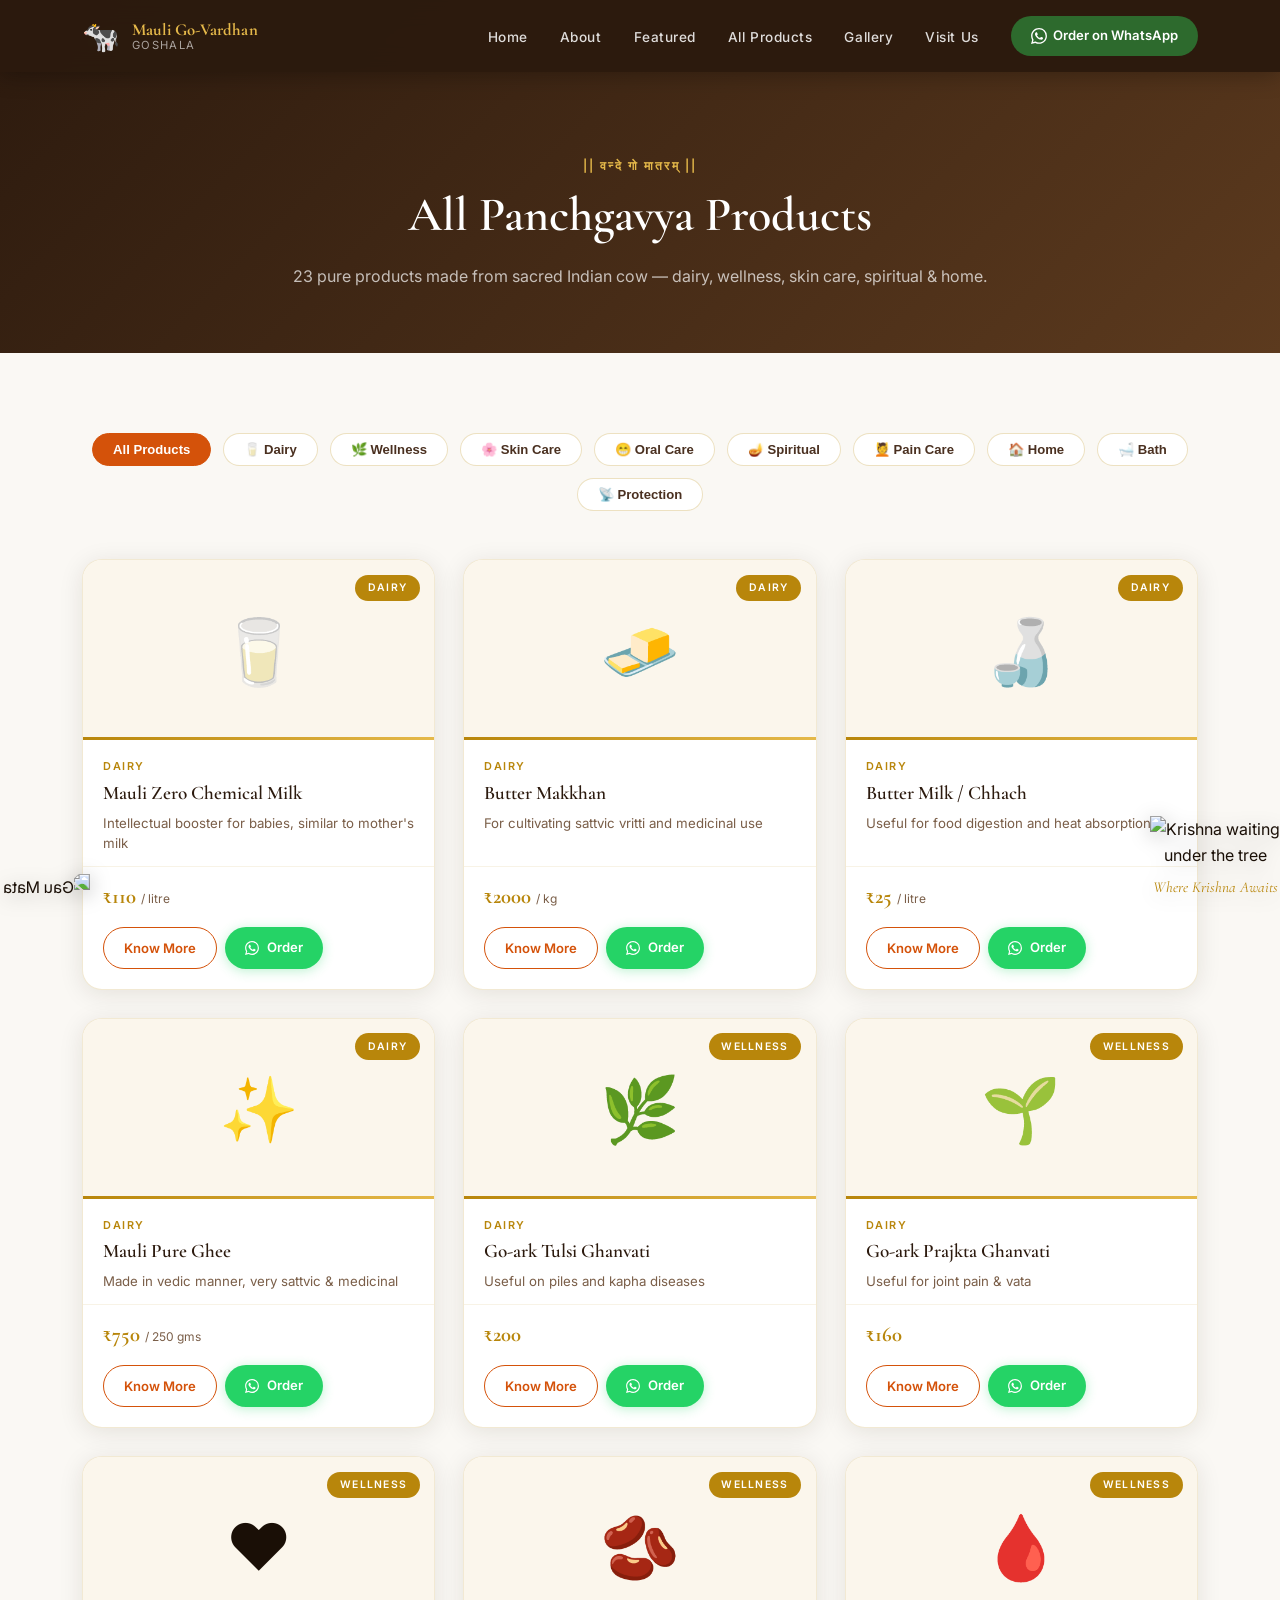
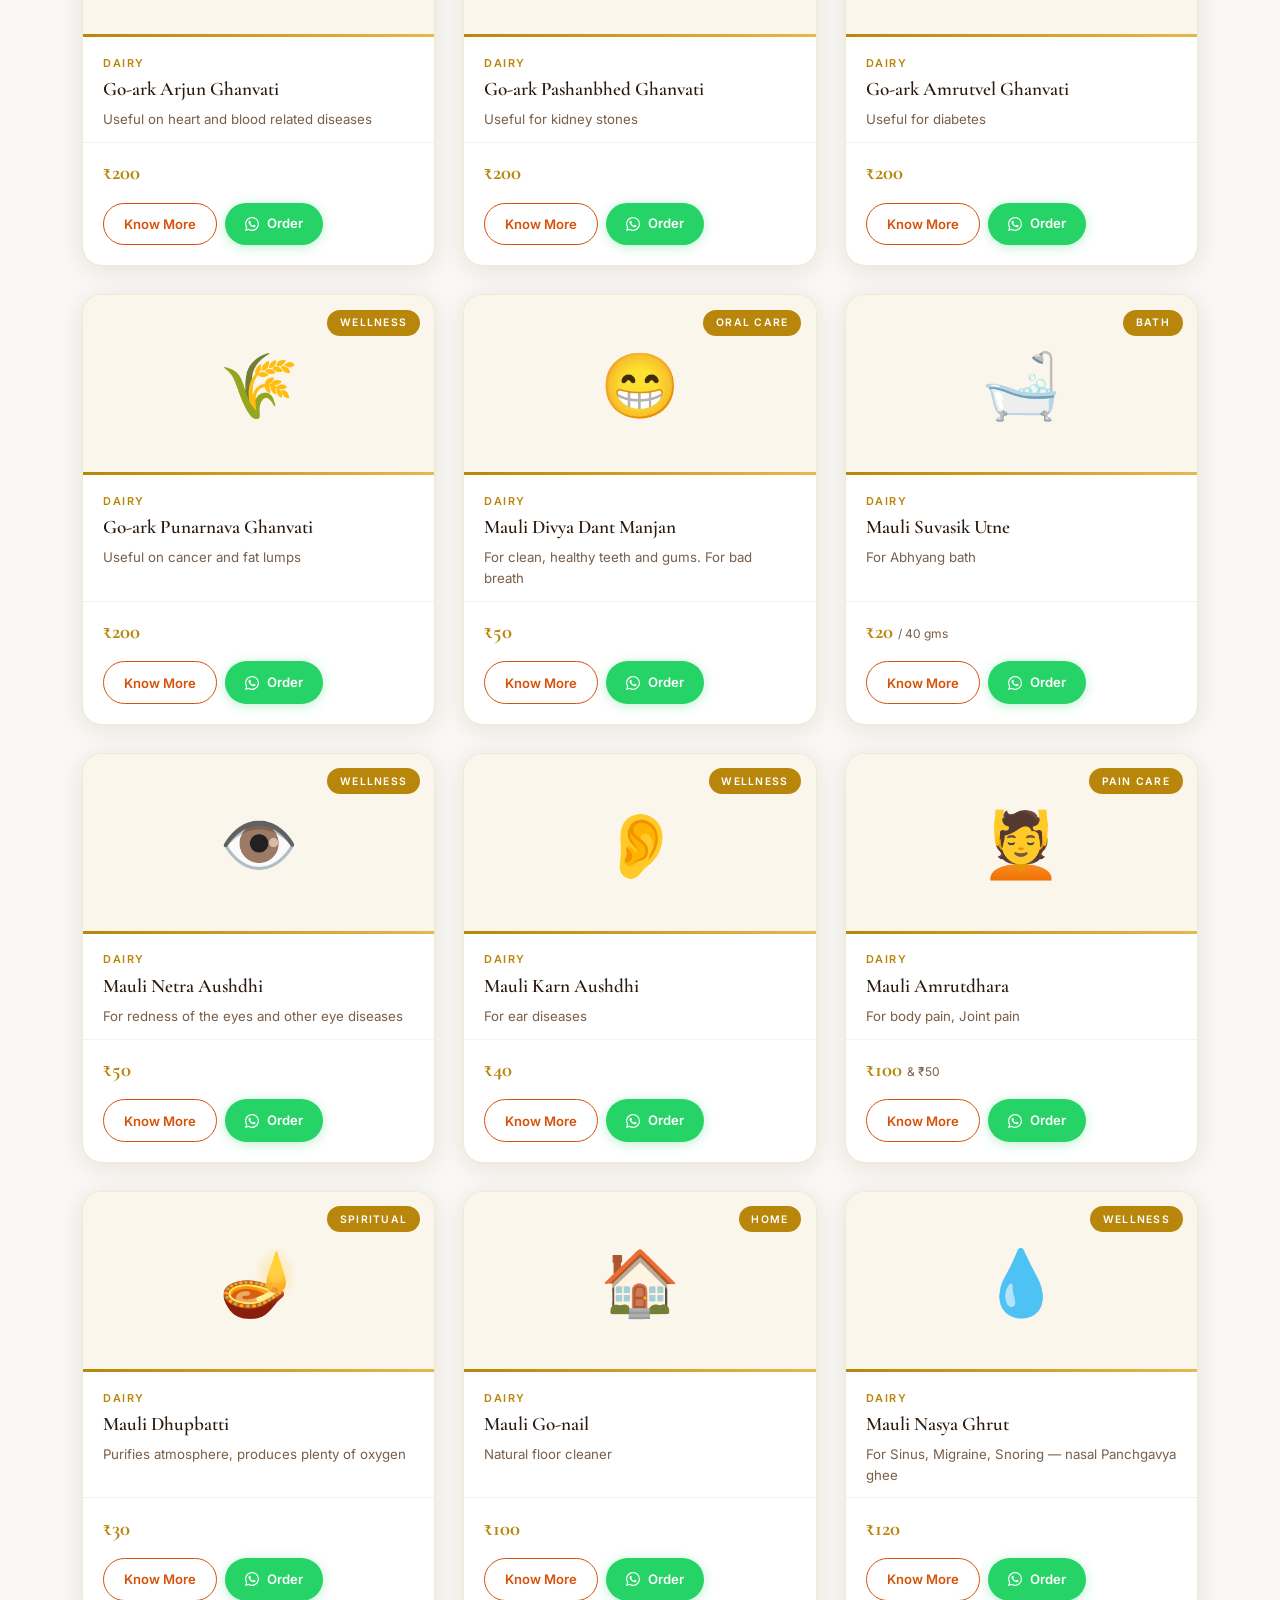
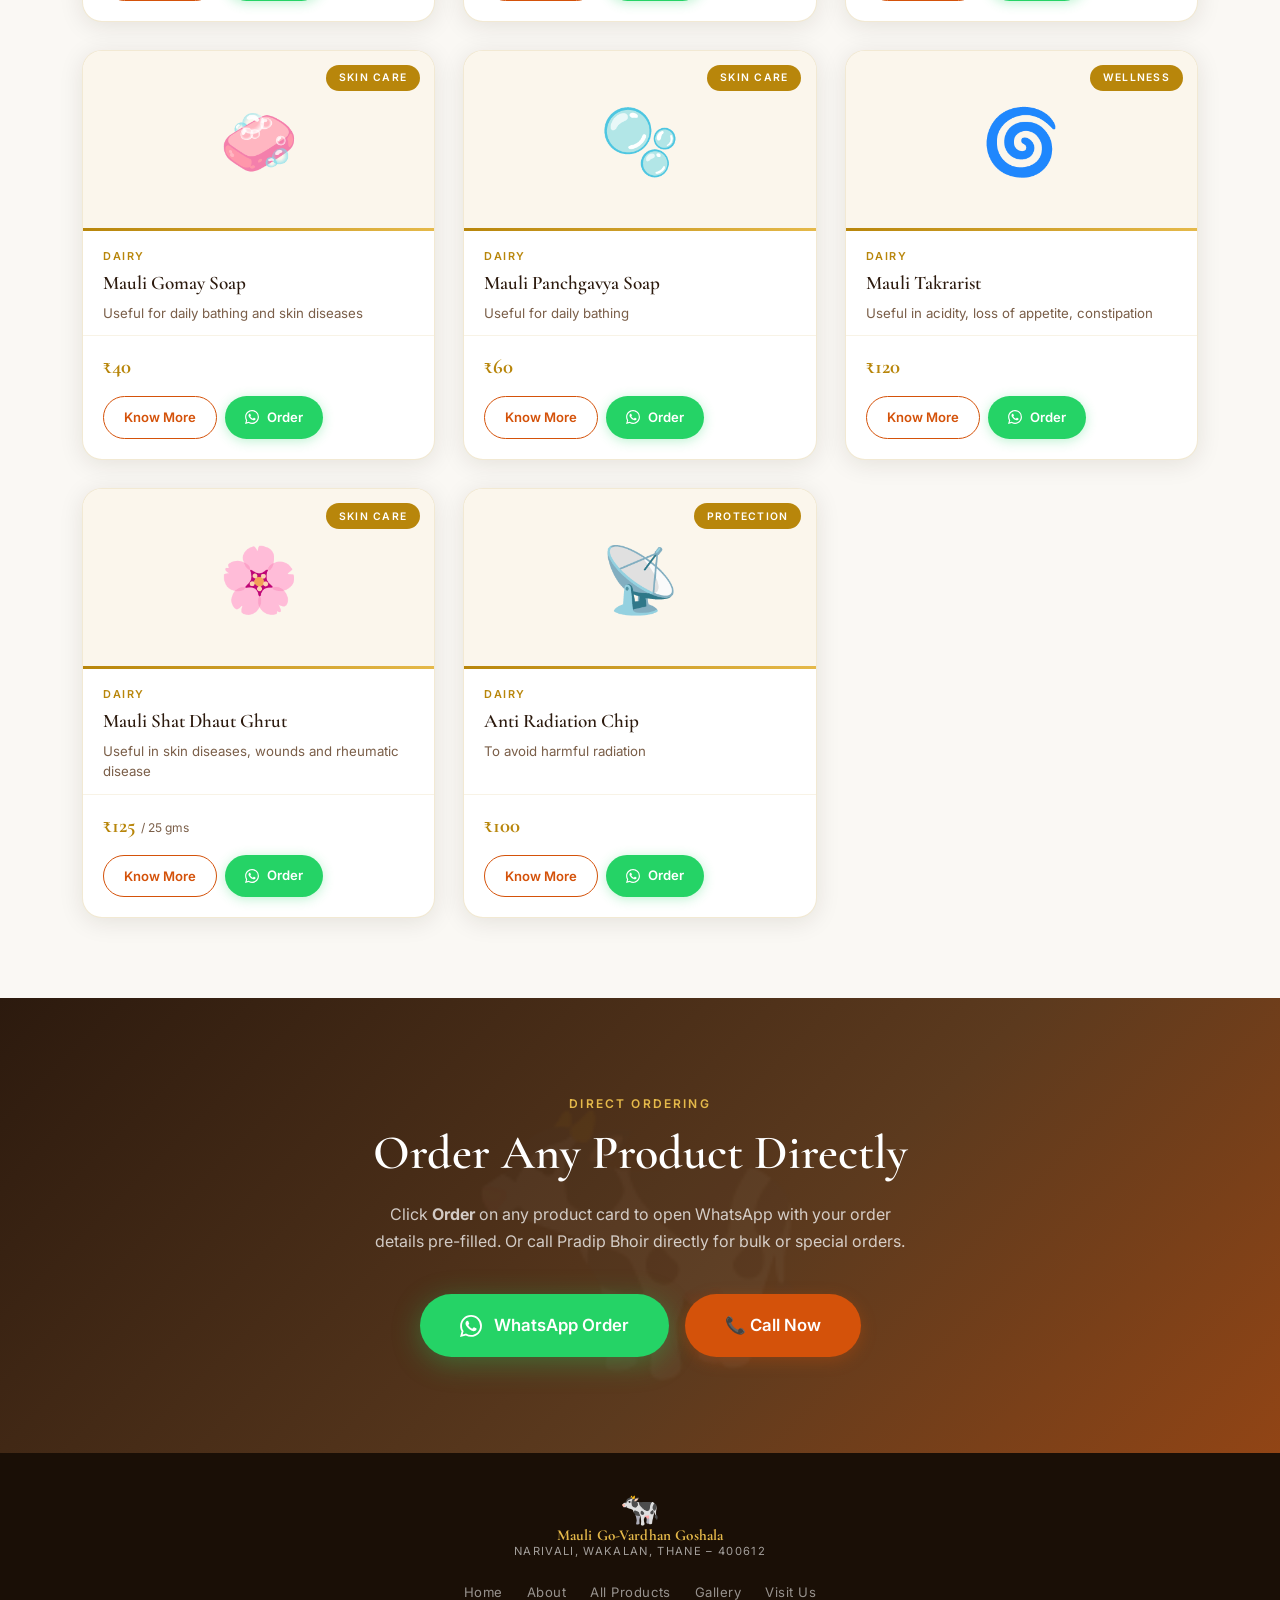
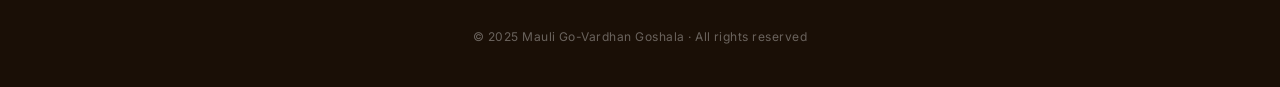
==== commit 48e94f80: "Rename products (7).html to products.html" ====
--- a/products.html
+++ b/products.html
@@ -29,7 +29,7 @@
         <li><a href="index.html#gallery">Gallery</a></li>
         <li><a href="index.html#locate">Visit Us</a></li>
       </ul>
-      <a href="https://wa.me/919870832979?text=Namaste%2C%20I%20would%20like%20to%20order%20from%20Mauli%20Go-Vardhan%20Goshala." target="_blank" class="nav-cta">
+      <a href="https://wa.me/919870832979?text=Namaste%2C%20I%20would%20like%20to%20order%20from%20Mauli%20Go-Vardhan%20Goshala." data-wa-msg="navCta" target="_blank" class="nav-cta">
         <svg width="16" height="16" viewBox="0 0 24 24" fill="currentColor"><path d="M17.472 14.382c-.297-.149-1.758-.867-2.03-.967-.273-.099-.471-.148-.67.15-.197.297-.767.966-.94 1.164-.173.199-.347.223-.644.075-.297-.15-1.255-.463-2.39-1.475-.883-.788-1.48-1.761-1.653-2.059-.173-.297-.018-.458.13-.606.134-.133.298-.347.446-.52.149-.174.198-.298.298-.497.099-.198.05-.371-.025-.52-.075-.149-.669-1.612-.916-2.207-.242-.579-.487-.5-.669-.51-.173-.008-.371-.01-.57-.01-.198 0-.52.074-.792.372-.272.297-1.04 1.016-1.04 2.479 0 1.462 1.065 2.875 1.213 3.074.149.198 2.096 3.2 5.077 4.487.709.306 1.262.489 1.694.625.712.227 1.36.195 1.871.118.571-.085 1.758-.719 2.006-1.413.248-.694.248-1.289.173-1.413-.074-.124-.272-.198-.57-.347m-5.421 7.403h-.004a9.87 9.87 0 01-5.031-1.378l-.361-.214-3.741.982.998-3.648-.235-.374a9.86 9.86 0 01-1.51-5.26c.001-5.45 4.436-9.884 9.888-9.884 2.64 0 5.122 1.03 6.988 2.898a9.825 9.825 0 012.893 6.994c-.003 5.45-4.437 9.884-9.885 9.884m8.413-18.297A11.815 11.815 0 0012.05 0C5.495 0 .16 5.335.157 11.892c0 2.096.547 4.142 1.588 5.945L.057 24l6.305-1.654a11.882 11.882 0 005.683 1.448h.005c6.554 0 11.89-5.335 11.893-11.893a11.821 11.821 0 00-3.48-8.413z"/></svg>
         Order on WhatsApp
       </a>
@@ -80,8 +80,8 @@
           <div class="product-footer">
             <span class="product-price">₹110 <span>/ litre</span></span>
             <div class="product-actions">
-              <button class="btn btn-outline-saffron" onclick="openModal('Mauli Zero Chemical Milk', 'Dairy', '₹110 / litre', 'Intellectual booster for babies, similar to mother\'s milk', '🥛', 'https://www.youtube.com/watch?v=M7lc1UVf-VE')">Know More</button>
-              <a href="https://wa.me/919870832979?text=Namaste%20Pradip%20ji%20%F0%9F%99%8F%0A%0AI%20am%20interested%20in%20ordering%3A%0A%2AMauli%20Zero%20Chemical%20Milk%2A%0APrice%3A%20%E2%82%B9110%20/%20litre%0A%0APlease%20confirm%20availability%20and%20delivery%20details.%20Thank%20you%21" target="_blank" class="btn btn-wa"><svg width="14" height="14" viewBox="0 0 24 24" fill="currentColor"><path d="M17.472 14.382c-.297-.149-1.758-.867-2.03-.967-.273-.099-.471-.148-.67.15-.197.297-.767.966-.94 1.164-.173.199-.347.223-.644.075-.297-.15-1.255-.463-2.39-1.475-.883-.788-1.48-1.761-1.653-2.059-.173-.297-.018-.458.13-.606.134-.133.298-.347.446-.52.149-.174.198-.298.298-.497.099-.198.05-.371-.025-.52-.075-.149-.669-1.612-.916-2.207-.242-.579-.487-.5-.669-.51-.173-.008-.371-.01-.57-.01-.198 0-.52.074-.792.372-.272.297-1.04 1.016-1.04 2.479 0 1.462 1.065 2.875 1.213 3.074.149.198 2.096 3.2 5.077 4.487.709.306 1.262.489 1.694.625.712.227 1.36.195 1.871.118.571-.085 1.758-.719 2.006-1.413.248-.694.248-1.289.173-1.413-.074-.124-.272-.198-.57-.347m-5.421 7.403h-.004a9.87 9.87 0 01-5.031-1.378l-.361-.214-3.741.982.998-3.648-.235-.374a9.86 9.86 0 01-1.51-5.26c.001-5.45 4.436-9.884 9.888-9.884 2.64 0 5.122 1.03 6.988 2.898a9.825 9.825 0 012.893 6.994c-.003 5.45-4.437 9.884-9.885 9.884m8.413-18.297A11.815 11.815 0 0012.05 0C5.495 0 .16 5.335.157 11.892c0 2.096.547 4.142 1.588 5.945L.057 24l6.305-1.654a11.882 11.882 0 005.683 1.448h.005c6.554 0 11.89-5.335 11.893-11.893a11.821 11.821 0 00-3.48-8.413z"/></svg> Order</a>
+              <button class="btn btn-outline-saffron" onclick="openModal('Mauli Zero Chemical Milk', 'Dairy', '₹110 / litre', 'Intellectual booster for babies, similar to mother\'s milk', '🥛', '')">Know More</button>
+              <a href="https://wa.me/919870832979?text=Namaste%20Pradip%20ji%20%F0%9F%99%8F%0A%0AI%20am%20interested%20in%20ordering%3A%0A%2AMauli%20Zero%20Chemical%20Milk%2A%0APrice%3A%20%E2%82%B9110%20/%20litre%0A%0APlease%20confirm%20availability%20and%20delivery%20details.%20Thank%20you%21" data-wa-msg="productOrder" data-product="Mauli Zero Chemical Milk" data-price="₹110 / litre" target="_blank" class="btn btn-wa"><svg width="14" height="14" viewBox="0 0 24 24" fill="currentColor"><path d="M17.472 14.382c-.297-.149-1.758-.867-2.03-.967-.273-.099-.471-.148-.67.15-.197.297-.767.966-.94 1.164-.173.199-.347.223-.644.075-.297-.15-1.255-.463-2.39-1.475-.883-.788-1.48-1.761-1.653-2.059-.173-.297-.018-.458.13-.606.134-.133.298-.347.446-.52.149-.174.198-.298.298-.497.099-.198.05-.371-.025-.52-.075-.149-.669-1.612-.916-2.207-.242-.579-.487-.5-.669-.51-.173-.008-.371-.01-.57-.01-.198 0-.52.074-.792.372-.272.297-1.04 1.016-1.04 2.479 0 1.462 1.065 2.875 1.213 3.074.149.198 2.096 3.2 5.077 4.487.709.306 1.262.489 1.694.625.712.227 1.36.195 1.871.118.571-.085 1.758-.719 2.006-1.413.248-.694.248-1.289.173-1.413-.074-.124-.272-.198-.57-.347m-5.421 7.403h-.004a9.87 9.87 0 01-5.031-1.378l-.361-.214-3.741.982.998-3.648-.235-.374a9.86 9.86 0 01-1.51-5.26c.001-5.45 4.436-9.884 9.888-9.884 2.64 0 5.122 1.03 6.988 2.898a9.825 9.825 0 012.893 6.994c-.003 5.45-4.437 9.884-9.885 9.884m8.413-18.297A11.815 11.815 0 0012.05 0C5.495 0 .16 5.335.157 11.892c0 2.096.547 4.142 1.588 5.945L.057 24l6.305-1.654a11.882 11.882 0 005.683 1.448h.005c6.554 0 11.89-5.335 11.893-11.893a11.821 11.821 0 00-3.48-8.413z"/></svg> Order</a>
             </div>
           </div>
         </div>
@@ -102,7 +102,7 @@
             <span class="product-price">₹2000 <span>/ kg</span></span>
             <div class="product-actions">
               <button class="btn btn-outline-saffron" onclick="openModal('Butter Makkhan', 'Dairy', '₹2000 / kg', 'For cultivating sattvic vritti and medicinal use', '🧈', '')">Know More</button>
-              <a href="https://wa.me/919870832979?text=Namaste%20Pradip%20ji%20%F0%9F%99%8F%0A%0AI%20am%20interested%20in%20ordering%3A%0A%2AButter%20Makkhan%2A%0APrice%3A%20%E2%82%B92000%20/%20kg%0A%0APlease%20confirm%20availability%20and%20delivery%20details.%20Thank%20you%21" target="_blank" class="btn btn-wa"><svg width="14" height="14" viewBox="0 0 24 24" fill="currentColor"><path d="M17.472 14.382c-.297-.149-1.758-.867-2.03-.967-.273-.099-.471-.148-.67.15-.197.297-.767.966-.94 1.164-.173.199-.347.223-.644.075-.297-.15-1.255-.463-2.39-1.475-.883-.788-1.48-1.761-1.653-2.059-.173-.297-.018-.458.13-.606.134-.133.298-.347.446-.52.149-.174.198-.298.298-.497.099-.198.05-.371-.025-.52-.075-.149-.669-1.612-.916-2.207-.242-.579-.487-.5-.669-.51-.173-.008-.371-.01-.57-.01-.198 0-.52.074-.792.372-.272.297-1.04 1.016-1.04 2.479 0 1.462 1.065 2.875 1.213 3.074.149.198 2.096 3.2 5.077 4.487.709.306 1.262.489 1.694.625.712.227 1.36.195 1.871.118.571-.085 1.758-.719 2.006-1.413.248-.694.248-1.289.173-1.413-.074-.124-.272-.198-.57-.347m-5.421 7.403h-.004a9.87 9.87 0 01-5.031-1.378l-.361-.214-3.741.982.998-3.648-.235-.374a9.86 9.86 0 01-1.51-5.26c.001-5.45 4.436-9.884 9.888-9.884 2.64 0 5.122 1.03 6.988 2.898a9.825 9.825 0 012.893 6.994c-.003 5.45-4.437 9.884-9.885 9.884m8.413-18.297A11.815 11.815 0 0012.05 0C5.495 0 .16 5.335.157 11.892c0 2.096.547 4.142 1.588 5.945L.057 24l6.305-1.654a11.882 11.882 0 005.683 1.448h.005c6.554 0 11.89-5.335 11.893-11.893a11.821 11.821 0 00-3.48-8.413z"/></svg> Order</a>
+              <a href="https://wa.me/919870832979?text=Namaste%20Pradip%20ji%20%F0%9F%99%8F%0A%0AI%20am%20interested%20in%20ordering%3A%0A%2AButter%20Makkhan%2A%0APrice%3A%20%E2%82%B92000%20/%20kg%0A%0APlease%20confirm%20availability%20and%20delivery%20details.%20Thank%20you%21" data-wa-msg="productOrder" data-product="Butter Makkhan" data-price="₹2000 / kg" target="_blank" class="btn btn-wa"><svg width="14" height="14" viewBox="0 0 24 24" fill="currentColor"><path d="M17.472 14.382c-.297-.149-1.758-.867-2.03-.967-.273-.099-.471-.148-.67.15-.197.297-.767.966-.94 1.164-.173.199-.347.223-.644.075-.297-.15-1.255-.463-2.39-1.475-.883-.788-1.48-1.761-1.653-2.059-.173-.297-.018-.458.13-.606.134-.133.298-.347.446-.52.149-.174.198-.298.298-.497.099-.198.05-.371-.025-.52-.075-.149-.669-1.612-.916-2.207-.242-.579-.487-.5-.669-.51-.173-.008-.371-.01-.57-.01-.198 0-.52.074-.792.372-.272.297-1.04 1.016-1.04 2.479 0 1.462 1.065 2.875 1.213 3.074.149.198 2.096 3.2 5.077 4.487.709.306 1.262.489 1.694.625.712.227 1.36.195 1.871.118.571-.085 1.758-.719 2.006-1.413.248-.694.248-1.289.173-1.413-.074-.124-.272-.198-.57-.347m-5.421 7.403h-.004a9.87 9.87 0 01-5.031-1.378l-.361-.214-3.741.982.998-3.648-.235-.374a9.86 9.86 0 01-1.51-5.26c.001-5.45 4.436-9.884 9.888-9.884 2.64 0 5.122 1.03 6.988 2.898a9.825 9.825 0 012.893 6.994c-.003 5.45-4.437 9.884-9.885 9.884m8.413-18.297A11.815 11.815 0 0012.05 0C5.495 0 .16 5.335.157 11.892c0 2.096.547 4.142 1.588 5.945L.057 24l6.305-1.654a11.882 11.882 0 005.683 1.448h.005c6.554 0 11.89-5.335 11.893-11.893a11.821 11.821 0 00-3.48-8.413z"/></svg> Order</a>
             </div>
           </div>
         </div>
@@ -123,7 +123,7 @@
             <span class="product-price">₹25 <span>/ litre</span></span>
             <div class="product-actions">
               <button class="btn btn-outline-saffron" onclick="openModal('Butter Milk / Chhach', 'Dairy', '₹25 / litre', 'Useful for food digestion and heat absorption', '🍶', '')">Know More</button>
-              <a href="https://wa.me/919870832979?text=Namaste%20Pradip%20ji%20%F0%9F%99%8F%0A%0AI%20am%20interested%20in%20ordering%3A%0A%2AButter%20Milk%20/%20Chhach%2A%0APrice%3A%20%E2%82%B925%20/%20litre%0A%0APlease%20confirm%20availability%20and%20delivery%20details.%20Thank%20you%21" target="_blank" class="btn btn-wa"><svg width="14" height="14" viewBox="0 0 24 24" fill="currentColor"><path d="M17.472 14.382c-.297-.149-1.758-.867-2.03-.967-.273-.099-.471-.148-.67.15-.197.297-.767.966-.94 1.164-.173.199-.347.223-.644.075-.297-.15-1.255-.463-2.39-1.475-.883-.788-1.48-1.761-1.653-2.059-.173-.297-.018-.458.13-.606.134-.133.298-.347.446-.52.149-.174.198-.298.298-.497.099-.198.05-.371-.025-.52-.075-.149-.669-1.612-.916-2.207-.242-.579-.487-.5-.669-.51-.173-.008-.371-.01-.57-.01-.198 0-.52.074-.792.372-.272.297-1.04 1.016-1.04 2.479 0 1.462 1.065 2.875 1.213 3.074.149.198 2.096 3.2 5.077 4.487.709.306 1.262.489 1.694.625.712.227 1.36.195 1.871.118.571-.085 1.758-.719 2.006-1.413.248-.694.248-1.289.173-1.413-.074-.124-.272-.198-.57-.347m-5.421 7.403h-.004a9.87 9.87 0 01-5.031-1.378l-.361-.214-3.741.982.998-3.648-.235-.374a9.86 9.86 0 01-1.51-5.26c.001-5.45 4.436-9.884 9.888-9.884 2.64 0 5.122 1.03 6.988 2.898a9.825 9.825 0 012.893 6.994c-.003 5.45-4.437 9.884-9.885 9.884m8.413-18.297A11.815 11.815 0 0012.05 0C5.495 0 .16 5.335.157 11.892c0 2.096.547 4.142 1.588 5.945L.057 24l6.305-1.654a11.882 11.882 0 005.683 1.448h.005c6.554 0 11.89-5.335 11.893-11.893a11.821 11.821 0 00-3.48-8.413z"/></svg> Order</a>
+              <a href="https://wa.me/919870832979?text=Namaste%20Pradip%20ji%20%F0%9F%99%8F%0A%0AI%20am%20interested%20in%20ordering%3A%0A%2AButter%20Milk%20/%20Chhach%2A%0APrice%3A%20%E2%82%B925%20/%20litre%0A%0APlease%20confirm%20availability%20and%20delivery%20details.%20Thank%20you%21" data-wa-msg="productOrder" data-product="Butter Milk / Chhach" data-price="₹25 / litre" target="_blank" class="btn btn-wa"><svg width="14" height="14" viewBox="0 0 24 24" fill="currentColor"><path d="M17.472 14.382c-.297-.149-1.758-.867-2.03-.967-.273-.099-.471-.148-.67.15-.197.297-.767.966-.94 1.164-.173.199-.347.223-.644.075-.297-.15-1.255-.463-2.39-1.475-.883-.788-1.48-1.761-1.653-2.059-.173-.297-.018-.458.13-.606.134-.133.298-.347.446-.52.149-.174.198-.298.298-.497.099-.198.05-.371-.025-.52-.075-.149-.669-1.612-.916-2.207-.242-.579-.487-.5-.669-.51-.173-.008-.371-.01-.57-.01-.198 0-.52.074-.792.372-.272.297-1.04 1.016-1.04 2.479 0 1.462 1.065 2.875 1.213 3.074.149.198 2.096 3.2 5.077 4.487.709.306 1.262.489 1.694.625.712.227 1.36.195 1.871.118.571-.085 1.758-.719 2.006-1.413.248-.694.248-1.289.173-1.413-.074-.124-.272-.198-.57-.347m-5.421 7.403h-.004a9.87 9.87 0 01-5.031-1.378l-.361-.214-3.741.982.998-3.648-.235-.374a9.86 9.86 0 01-1.51-5.26c.001-5.45 4.436-9.884 9.888-9.884 2.64 0 5.122 1.03 6.988 2.898a9.825 9.825 0 012.893 6.994c-.003 5.45-4.437 9.884-9.885 9.884m8.413-18.297A11.815 11.815 0 0012.05 0C5.495 0 .16 5.335.157 11.892c0 2.096.547 4.142 1.588 5.945L.057 24l6.305-1.654a11.882 11.882 0 005.683 1.448h.005c6.554 0 11.89-5.335 11.893-11.893a11.821 11.821 0 00-3.48-8.413z"/></svg> Order</a>
             </div>
           </div>
         </div>
@@ -144,7 +144,7 @@
             <span class="product-price">₹750 <span>/ 250 gms</span></span>
             <div class="product-actions">
               <button class="btn btn-outline-saffron" onclick="openModal('Mauli Pure Ghee', 'Dairy', '₹750 / 250 gms', 'Made in vedic manner, very sattvic & medicinal', '✨', '')">Know More</button>
-              <a href="https://wa.me/919870832979?text=Namaste%20Pradip%20ji%20%F0%9F%99%8F%0A%0AI%20am%20interested%20in%20ordering%3A%0A%2AMauli%20Pure%20Ghee%2A%0APrice%3A%20%E2%82%B9750%20/%20250%20gms%0A%0APlease%20confirm%20availability%20and%20delivery%20details.%20Thank%20you%21" target="_blank" class="btn btn-wa"><svg width="14" height="14" viewBox="0 0 24 24" fill="currentColor"><path d="M17.472 14.382c-.297-.149-1.758-.867-2.03-.967-.273-.099-.471-.148-.67.15-.197.297-.767.966-.94 1.164-.173.199-.347.223-.644.075-.297-.15-1.255-.463-2.39-1.475-.883-.788-1.48-1.761-1.653-2.059-.173-.297-.018-.458.13-.606.134-.133.298-.347.446-.52.149-.174.198-.298.298-.497.099-.198.05-.371-.025-.52-.075-.149-.669-1.612-.916-2.207-.242-.579-.487-.5-.669-.51-.173-.008-.371-.01-.57-.01-.198 0-.52.074-.792.372-.272.297-1.04 1.016-1.04 2.479 0 1.462 1.065 2.875 1.213 3.074.149.198 2.096 3.2 5.077 4.487.709.306 1.262.489 1.694.625.712.227 1.36.195 1.871.118.571-.085 1.758-.719 2.006-1.413.248-.694.248-1.289.173-1.413-.074-.124-.272-.198-.57-.347m-5.421 7.403h-.004a9.87 9.87 0 01-5.031-1.378l-.361-.214-3.741.982.998-3.648-.235-.374a9.86 9.86 0 01-1.51-5.26c.001-5.45 4.436-9.884 9.888-9.884 2.64 0 5.122 1.03 6.988 2.898a9.825 9.825 0 012.893 6.994c-.003 5.45-4.437 9.884-9.885 9.884m8.413-18.297A11.815 11.815 0 0012.05 0C5.495 0 .16 5.335.157 11.892c0 2.096.547 4.142 1.588 5.945L.057 24l6.305-1.654a11.882 11.882 0 005.683 1.448h.005c6.554 0 11.89-5.335 11.893-11.893a11.821 11.821 0 00-3.48-8.413z"/></svg> Order</a>
+              <a href="https://wa.me/919870832979?text=Namaste%20Pradip%20ji%20%F0%9F%99%8F%0A%0AI%20am%20interested%20in%20ordering%3A%0A%2AMauli%20Pure%20Ghee%2A%0APrice%3A%20%E2%82%B9750%20/%20250%20gms%0A%0APlease%20confirm%20availability%20and%20delivery%20details.%20Thank%20you%21" data-wa-msg="productOrder" data-product="Mauli Pure Ghee" data-price="₹750 / 250 gms" target="_blank" class="btn btn-wa"><svg width="14" height="14" viewBox="0 0 24 24" fill="currentColor"><path d="M17.472 14.382c-.297-.149-1.758-.867-2.03-.967-.273-.099-.471-.148-.67.15-.197.297-.767.966-.94 1.164-.173.199-.347.223-.644.075-.297-.15-1.255-.463-2.39-1.475-.883-.788-1.48-1.761-1.653-2.059-.173-.297-.018-.458.13-.606.134-.133.298-.347.446-.52.149-.174.198-.298.298-.497.099-.198.05-.371-.025-.52-.075-.149-.669-1.612-.916-2.207-.242-.579-.487-.5-.669-.51-.173-.008-.371-.01-.57-.01-.198 0-.52.074-.792.372-.272.297-1.04 1.016-1.04 2.479 0 1.462 1.065 2.875 1.213 3.074.149.198 2.096 3.2 5.077 4.487.709.306 1.262.489 1.694.625.712.227 1.36.195 1.871.118.571-.085 1.758-.719 2.006-1.413.248-.694.248-1.289.173-1.413-.074-.124-.272-.198-.57-.347m-5.421 7.403h-.004a9.87 9.87 0 01-5.031-1.378l-.361-.214-3.741.982.998-3.648-.235-.374a9.86 9.86 0 01-1.51-5.26c.001-5.45 4.436-9.884 9.888-9.884 2.64 0 5.122 1.03 6.988 2.898a9.825 9.825 0 012.893 6.994c-.003 5.45-4.437 9.884-9.885 9.884m8.413-18.297A11.815 11.815 0 0012.05 0C5.495 0 .16 5.335.157 11.892c0 2.096.547 4.142 1.588 5.945L.057 24l6.305-1.654a11.882 11.882 0 005.683 1.448h.005c6.554 0 11.89-5.335 11.893-11.893a11.821 11.821 0 00-3.48-8.413z"/></svg> Order</a>
             </div>
           </div>
         </div>
@@ -165,7 +165,7 @@
             <span class="product-price">₹200</span>
             <div class="product-actions">
               <button class="btn btn-outline-saffron" onclick="openModal('Go-ark Tulsi Ghanvati', 'Wellness', '₹200', 'Useful on piles and kapha diseases', '🌿', '')">Know More</button>
-              <a href="https://wa.me/919870832979?text=Namaste%20Pradip%20ji%20%F0%9F%99%8F%0A%0AI%20am%20interested%20in%20ordering%3A%0A%2AGo-ark%20Tulsi%20Ghanvati%2A%0APrice%3A%20%E2%82%B9200%0A%0APlease%20confirm%20availability%20and%20delivery%20details.%20Thank%20you%21" target="_blank" class="btn btn-wa"><svg width="14" height="14" viewBox="0 0 24 24" fill="currentColor"><path d="M17.472 14.382c-.297-.149-1.758-.867-2.03-.967-.273-.099-.471-.148-.67.15-.197.297-.767.966-.94 1.164-.173.199-.347.223-.644.075-.297-.15-1.255-.463-2.39-1.475-.883-.788-1.48-1.761-1.653-2.059-.173-.297-.018-.458.13-.606.134-.133.298-.347.446-.52.149-.174.198-.298.298-.497.099-.198.05-.371-.025-.52-.075-.149-.669-1.612-.916-2.207-.242-.579-.487-.5-.669-.51-.173-.008-.371-.01-.57-.01-.198 0-.52.074-.792.372-.272.297-1.04 1.016-1.04 2.479 0 1.462 1.065 2.875 1.213 3.074.149.198 2.096 3.2 5.077 4.487.709.306 1.262.489 1.694.625.712.227 1.36.195 1.871.118.571-.085 1.758-.719 2.006-1.413.248-.694.248-1.289.173-1.413-.074-.124-.272-.198-.57-.347m-5.421 7.403h-.004a9.87 9.87 0 01-5.031-1.378l-.361-.214-3.741.982.998-3.648-.235-.374a9.86 9.86 0 01-1.51-5.26c.001-5.45 4.436-9.884 9.888-9.884 2.64 0 5.122 1.03 6.988 2.898a9.825 9.825 0 012.893 6.994c-.003 5.45-4.437 9.884-9.885 9.884m8.413-18.297A11.815 11.815 0 0012.05 0C5.495 0 .16 5.335.157 11.892c0 2.096.547 4.142 1.588 5.945L.057 24l6.305-1.654a11.882 11.882 0 005.683 1.448h.005c6.554 0 11.89-5.335 11.893-11.893a11.821 11.821 0 00-3.48-8.413z"/></svg> Order</a>
+              <a href="https://wa.me/919870832979?text=Namaste%20Pradip%20ji%20%F0%9F%99%8F%0A%0AI%20am%20interested%20in%20ordering%3A%0A%2AGo-ark%20Tulsi%20Ghanvati%2A%0APrice%3A%20%E2%82%B9200%0A%0APlease%20confirm%20availability%20and%20delivery%20details.%20Thank%20you%21" data-wa-msg="productOrder" data-product="Go-ark Tulsi Ghanvati" data-price="₹200" target="_blank" class="btn btn-wa"><svg width="14" height="14" viewBox="0 0 24 24" fill="currentColor"><path d="M17.472 14.382c-.297-.149-1.758-.867-2.03-.967-.273-.099-.471-.148-.67.15-.197.297-.767.966-.94 1.164-.173.199-.347.223-.644.075-.297-.15-1.255-.463-2.39-1.475-.883-.788-1.48-1.761-1.653-2.059-.173-.297-.018-.458.13-.606.134-.133.298-.347.446-.52.149-.174.198-.298.298-.497.099-.198.05-.371-.025-.52-.075-.149-.669-1.612-.916-2.207-.242-.579-.487-.5-.669-.51-.173-.008-.371-.01-.57-.01-.198 0-.52.074-.792.372-.272.297-1.04 1.016-1.04 2.479 0 1.462 1.065 2.875 1.213 3.074.149.198 2.096 3.2 5.077 4.487.709.306 1.262.489 1.694.625.712.227 1.36.195 1.871.118.571-.085 1.758-.719 2.006-1.413.248-.694.248-1.289.173-1.413-.074-.124-.272-.198-.57-.347m-5.421 7.403h-.004a9.87 9.87 0 01-5.031-1.378l-.361-.214-3.741.982.998-3.648-.235-.374a9.86 9.86 0 01-1.51-5.26c.001-5.45 4.436-9.884 9.888-9.884 2.64 0 5.122 1.03 6.988 2.898a9.825 9.825 0 012.893 6.994c-.003 5.45-4.437 9.884-9.885 9.884m8.413-18.297A11.815 11.815 0 0012.05 0C5.495 0 .16 5.335.157 11.892c0 2.096.547 4.142 1.588 5.945L.057 24l6.305-1.654a11.882 11.882 0 005.683 1.448h.005c6.554 0 11.89-5.335 11.893-11.893a11.821 11.821 0 00-3.48-8.413z"/></svg> Order</a>
             </div>
           </div>
         </div>
@@ -186,7 +186,7 @@
             <span class="product-price">₹160</span>
             <div class="product-actions">
               <button class="btn btn-outline-saffron" onclick="openModal('Go-ark Prajkta Ghanvati', 'Wellness', '₹160', 'Useful for joint pain & vata', '🌱', '')">Know More</button>
-              <a href="https://wa.me/919870832979?text=Namaste%20Pradip%20ji%20%F0%9F%99%8F%0A%0AI%20am%20interested%20in%20ordering%3A%0A%2AGo-ark%20Prajkta%20Ghanvati%2A%0APrice%3A%20%E2%82%B9160%0A%0APlease%20confirm%20availability%20and%20delivery%20details.%20Thank%20you%21" target="_blank" class="btn btn-wa"><svg width="14" height="14" viewBox="0 0 24 24" fill="currentColor"><path d="M17.472 14.382c-.297-.149-1.758-.867-2.03-.967-.273-.099-.471-.148-.67.15-.197.297-.767.966-.94 1.164-.173.199-.347.223-.644.075-.297-.15-1.255-.463-2.39-1.475-.883-.788-1.48-1.761-1.653-2.059-.173-.297-.018-.458.13-.606.134-.133.298-.347.446-.52.149-.174.198-.298.298-.497.099-.198.05-.371-.025-.52-.075-.149-.669-1.612-.916-2.207-.242-.579-.487-.5-.669-.51-.173-.008-.371-.01-.57-.01-.198 0-.52.074-.792.372-.272.297-1.04 1.016-1.04 2.479 0 1.462 1.065 2.875 1.213 3.074.149.198 2.096 3.2 5.077 4.487.709.306 1.262.489 1.694.625.712.227 1.36.195 1.871.118.571-.085 1.758-.719 2.006-1.413.248-.694.248-1.289.173-1.413-.074-.124-.272-.198-.57-.347m-5.421 7.403h-.004a9.87 9.87 0 01-5.031-1.378l-.361-.214-3.741.982.998-3.648-.235-.374a9.86 9.86 0 01-1.51-5.26c.001-5.45 4.436-9.884 9.888-9.884 2.64 0 5.122 1.03 6.988 2.898a9.825 9.825 0 012.893 6.994c-.003 5.45-4.437 9.884-9.885 9.884m8.413-18.297A11.815 11.815 0 0012.05 0C5.495 0 .16 5.335.157 11.892c0 2.096.547 4.142 1.588 5.945L.057 24l6.305-1.654a11.882 11.882 0 005.683 1.448h.005c6.554 0 11.89-5.335 11.893-11.893a11.821 11.821 0 00-3.48-8.413z"/></svg> Order</a>
+              <a href="https://wa.me/919870832979?text=Namaste%20Pradip%20ji%20%F0%9F%99%8F%0A%0AI%20am%20interested%20in%20ordering%3A%0A%2AGo-ark%20Prajkta%20Ghanvati%2A%0APrice%3A%20%E2%82%B9160%0A%0APlease%20confirm%20availability%20and%20delivery%20details.%20Thank%20you%21" data-wa-msg="productOrder" data-product="Go-ark Prajkta Ghanvati" data-price="₹160" target="_blank" class="btn btn-wa"><svg width="14" height="14" viewBox="0 0 24 24" fill="currentColor"><path d="M17.472 14.382c-.297-.149-1.758-.867-2.03-.967-.273-.099-.471-.148-.67.15-.197.297-.767.966-.94 1.164-.173.199-.347.223-.644.075-.297-.15-1.255-.463-2.39-1.475-.883-.788-1.48-1.761-1.653-2.059-.173-.297-.018-.458.13-.606.134-.133.298-.347.446-.52.149-.174.198-.298.298-.497.099-.198.05-.371-.025-.52-.075-.149-.669-1.612-.916-2.207-.242-.579-.487-.5-.669-.51-.173-.008-.371-.01-.57-.01-.198 0-.52.074-.792.372-.272.297-1.04 1.016-1.04 2.479 0 1.462 1.065 2.875 1.213 3.074.149.198 2.096 3.2 5.077 4.487.709.306 1.262.489 1.694.625.712.227 1.36.195 1.871.118.571-.085 1.758-.719 2.006-1.413.248-.694.248-1.289.173-1.413-.074-.124-.272-.198-.57-.347m-5.421 7.403h-.004a9.87 9.87 0 01-5.031-1.378l-.361-.214-3.741.982.998-3.648-.235-.374a9.86 9.86 0 01-1.51-5.26c.001-5.45 4.436-9.884 9.888-9.884 2.64 0 5.122 1.03 6.988 2.898a9.825 9.825 0 012.893 6.994c-.003 5.45-4.437 9.884-9.885 9.884m8.413-18.297A11.815 11.815 0 0012.05 0C5.495 0 .16 5.335.157 11.892c0 2.096.547 4.142 1.588 5.945L.057 24l6.305-1.654a11.882 11.882 0 005.683 1.448h.005c6.554 0 11.89-5.335 11.893-11.893a11.821 11.821 0 00-3.48-8.413z"/></svg> Order</a>
             </div>
           </div>
         </div>
@@ -207,7 +207,7 @@
             <span class="product-price">₹200</span>
             <div class="product-actions">
               <button class="btn btn-outline-saffron" onclick="openModal('Go-ark Arjun Ghanvati', 'Wellness', '₹200', 'Useful on heart and blood related diseases', '❤️', '')">Know More</button>
-              <a href="https://wa.me/919870832979?text=Namaste%20Pradip%20ji%20%F0%9F%99%8F%0A%0AI%20am%20interested%20in%20ordering%3A%0A%2AGo-ark%20Arjun%20Ghanvati%2A%0APrice%3A%20%E2%82%B9200%0A%0APlease%20confirm%20availability%20and%20delivery%20details.%20Thank%20you%21" target="_blank" class="btn btn-wa"><svg width="14" height="14" viewBox="0 0 24 24" fill="currentColor"><path d="M17.472 14.382c-.297-.149-1.758-.867-2.03-.967-.273-.099-.471-.148-.67.15-.197.297-.767.966-.94 1.164-.173.199-.347.223-.644.075-.297-.15-1.255-.463-2.39-1.475-.883-.788-1.48-1.761-1.653-2.059-.173-.297-.018-.458.13-.606.134-.133.298-.347.446-.52.149-.174.198-.298.298-.497.099-.198.05-.371-.025-.52-.075-.149-.669-1.612-.916-2.207-.242-.579-.487-.5-.669-.51-.173-.008-.371-.01-.57-.01-.198 0-.52.074-.792.372-.272.297-1.04 1.016-1.04 2.479 0 1.462 1.065 2.875 1.213 3.074.149.198 2.096 3.2 5.077 4.487.709.306 1.262.489 1.694.625.712.227 1.36.195 1.871.118.571-.085 1.758-.719 2.006-1.413.248-.694.248-1.289.173-1.413-.074-.124-.272-.198-.57-.347m-5.421 7.403h-.004a9.87 9.87 0 01-5.031-1.378l-.361-.214-3.741.982.998-3.648-.235-.374a9.86 9.86 0 01-1.51-5.26c.001-5.45 4.436-9.884 9.888-9.884 2.64 0 5.122 1.03 6.988 2.898a9.825 9.825 0 012.893 6.994c-.003 5.45-4.437 9.884-9.885 9.884m8.413-18.297A11.815 11.815 0 0012.05 0C5.495 0 .16 5.335.157 11.892c0 2.096.547 4.142 1.588 5.945L.057 24l6.305-1.654a11.882 11.882 0 005.683 1.448h.005c6.554 0 11.89-5.335 11.893-11.893a11.821 11.821 0 00-3.48-8.413z"/></svg> Order</a>
+              <a href="https://wa.me/919870832979?text=Namaste%20Pradip%20ji%20%F0%9F%99%8F%0A%0AI%20am%20interested%20in%20ordering%3A%0A%2AGo-ark%20Arjun%20Ghanvati%2A%0APrice%3A%20%E2%82%B9200%0A%0APlease%20confirm%20availability%20and%20delivery%20details.%20Thank%20you%21" data-wa-msg="productOrder" data-product="Go-ark Arjun Ghanvati" data-price="₹200" target="_blank" class="btn btn-wa"><svg width="14" height="14" viewBox="0 0 24 24" fill="currentColor"><path d="M17.472 14.382c-.297-.149-1.758-.867-2.03-.967-.273-.099-.471-.148-.67.15-.197.297-.767.966-.94 1.164-.173.199-.347.223-.644.075-.297-.15-1.255-.463-2.39-1.475-.883-.788-1.48-1.761-1.653-2.059-.173-.297-.018-.458.13-.606.134-.133.298-.347.446-.52.149-.174.198-.298.298-.497.099-.198.05-.371-.025-.52-.075-.149-.669-1.612-.916-2.207-.242-.579-.487-.5-.669-.51-.173-.008-.371-.01-.57-.01-.198 0-.52.074-.792.372-.272.297-1.04 1.016-1.04 2.479 0 1.462 1.065 2.875 1.213 3.074.149.198 2.096 3.2 5.077 4.487.709.306 1.262.489 1.694.625.712.227 1.36.195 1.871.118.571-.085 1.758-.719 2.006-1.413.248-.694.248-1.289.173-1.413-.074-.124-.272-.198-.57-.347m-5.421 7.403h-.004a9.87 9.87 0 01-5.031-1.378l-.361-.214-3.741.982.998-3.648-.235-.374a9.86 9.86 0 01-1.51-5.26c.001-5.45 4.436-9.884 9.888-9.884 2.64 0 5.122 1.03 6.988 2.898a9.825 9.825 0 012.893 6.994c-.003 5.45-4.437 9.884-9.885 9.884m8.413-18.297A11.815 11.815 0 0012.05 0C5.495 0 .16 5.335.157 11.892c0 2.096.547 4.142 1.588 5.945L.057 24l6.305-1.654a11.882 11.882 0 005.683 1.448h.005c6.554 0 11.89-5.335 11.893-11.893a11.821 11.821 0 00-3.48-8.413z"/></svg> Order</a>
             </div>
           </div>
         </div>
@@ -228,7 +228,7 @@
             <span class="product-price">₹200</span>
             <div class="product-actions">
               <button class="btn btn-outline-saffron" onclick="openModal('Go-ark Pashanbhed Ghanvati', 'Wellness', '₹200', 'Useful for kidney stones', '🫘', '')">Know More</button>
-              <a href="https://wa.me/919870832979?text=Namaste%20Pradip%20ji%20%F0%9F%99%8F%0A%0AI%20am%20interested%20in%20ordering%3A%0A%2AGo-ark%20Pashanbhed%20Ghanvati%2A%0APrice%3A%20%E2%82%B9200%0A%0APlease%20confirm%20availability%20and%20delivery%20details.%20Thank%20you%21" target="_blank" class="btn btn-wa"><svg width="14" height="14" viewBox="0 0 24 24" fill="currentColor"><path d="M17.472 14.382c-.297-.149-1.758-.867-2.03-.967-.273-.099-.471-.148-.67.15-.197.297-.767.966-.94 1.164-.173.199-.347.223-.644.075-.297-.15-1.255-.463-2.39-1.475-.883-.788-1.48-1.761-1.653-2.059-.173-.297-.018-.458.13-.606.134-.133.298-.347.446-.52.149-.174.198-.298.298-.497.099-.198.05-.371-.025-.52-.075-.149-.669-1.612-.916-2.207-.242-.579-.487-.5-.669-.51-.173-.008-.371-.01-.57-.01-.198 0-.52.074-.792.372-.272.297-1.04 1.016-1.04 2.479 0 1.462 1.065 2.875 1.213 3.074.149.198 2.096 3.2 5.077 4.487.709.306 1.262.489 1.694.625.712.227 1.36.195 1.871.118.571-.085 1.758-.719 2.006-1.413.248-.694.248-1.289.173-1.413-.074-.124-.272-.198-.57-.347m-5.421 7.403h-.004a9.87 9.87 0 01-5.031-1.378l-.361-.214-3.741.982.998-3.648-.235-.374a9.86 9.86 0 01-1.51-5.26c.001-5.45 4.436-9.884 9.888-9.884 2.64 0 5.122 1.03 6.988 2.898a9.825 9.825 0 012.893 6.994c-.003 5.45-4.437 9.884-9.885 9.884m8.413-18.297A11.815 11.815 0 0012.05 0C5.495 0 .16 5.335.157 11.892c0 2.096.547 4.142 1.588 5.945L.057 24l6.305-1.654a11.882 11.882 0 005.683 1.448h.005c6.554 0 11.89-5.335 11.893-11.893a11.821 11.821 0 00-3.48-8.413z"/></svg> Order</a>
+              <a href="https://wa.me/919870832979?text=Namaste%20Pradip%20ji%20%F0%9F%99%8F%0A%0AI%20am%20interested%20in%20ordering%3A%0A%2AGo-ark%20Pashanbhed%20Ghanvati%2A%0APrice%3A%20%E2%82%B9200%0A%0APlease%20confirm%20availability%20and%20delivery%20details.%20Thank%20you%21" data-wa-msg="productOrder" data-product="Go-ark Pashanbhed Ghanvati" data-price="₹200" target="_blank" class="btn btn-wa"><svg width="14" height="14" viewBox="0 0 24 24" fill="currentColor"><path d="M17.472 14.382c-.297-.149-1.758-.867-2.03-.967-.273-.099-.471-.148-.67.15-.197.297-.767.966-.94 1.164-.173.199-.347.223-.644.075-.297-.15-1.255-.463-2.39-1.475-.883-.788-1.48-1.761-1.653-2.059-.173-.297-.018-.458.13-.606.134-.133.298-.347.446-.52.149-.174.198-.298.298-.497.099-.198.05-.371-.025-.52-.075-.149-.669-1.612-.916-2.207-.242-.579-.487-.5-.669-.51-.173-.008-.371-.01-.57-.01-.198 0-.52.074-.792.372-.272.297-1.04 1.016-1.04 2.479 0 1.462 1.065 2.875 1.213 3.074.149.198 2.096 3.2 5.077 4.487.709.306 1.262.489 1.694.625.712.227 1.36.195 1.871.118.571-.085 1.758-.719 2.006-1.413.248-.694.248-1.289.173-1.413-.074-.124-.272-.198-.57-.347m-5.421 7.403h-.004a9.87 9.87 0 01-5.031-1.378l-.361-.214-3.741.982.998-3.648-.235-.374a9.86 9.86 0 01-1.51-5.26c.001-5.45 4.436-9.884 9.888-9.884 2.64 0 5.122 1.03 6.988 2.898a9.825 9.825 0 012.893 6.994c-.003 5.45-4.437 9.884-9.885 9.884m8.413-18.297A11.815 11.815 0 0012.05 0C5.495 0 .16 5.335.157 11.892c0 2.096.547 4.142 1.588 5.945L.057 24l6.305-1.654a11.882 11.882 0 005.683 1.448h.005c6.554 0 11.89-5.335 11.893-11.893a11.821 11.821 0 00-3.48-8.413z"/></svg> Order</a>
             </div>
           </div>
         </div>
@@ -249,7 +249,7 @@
             <span class="product-price">₹200</span>
             <div class="product-actions">
               <button class="btn btn-outline-saffron" onclick="openModal('Go-ark Amrutvel Ghanvati', 'Wellness', '₹200', 'Useful for diabetes', '🩸', '')">Know More</button>
-              <a href="https://wa.me/919870832979?text=Namaste%20Pradip%20ji%20%F0%9F%99%8F%0A%0AI%20am%20interested%20in%20ordering%3A%0A%2AGo-ark%20Amrutvel%20Ghanvati%2A%0APrice%3A%20%E2%82%B9200%0A%0APlease%20confirm%20availability%20and%20delivery%20details.%20Thank%20you%21" target="_blank" class="btn btn-wa"><svg width="14" height="14" viewBox="0 0 24 24" fill="currentColor"><path d="M17.472 14.382c-.297-.149-1.758-.867-2.03-.967-.273-.099-.471-.148-.67.15-.197.297-.767.966-.94 1.164-.173.199-.347.223-.644.075-.297-.15-1.255-.463-2.39-1.475-.883-.788-1.48-1.761-1.653-2.059-.173-.297-.018-.458.13-.606.134-.133.298-.347.446-.52.149-.174.198-.298.298-.497.099-.198.05-.371-.025-.52-.075-.149-.669-1.612-.916-2.207-.242-.579-.487-.5-.669-.51-.173-.008-.371-.01-.57-.01-.198 0-.52.074-.792.372-.272.297-1.04 1.016-1.04 2.479 0 1.462 1.065 2.875 1.213 3.074.149.198 2.096 3.2 5.077 4.487.709.306 1.262.489 1.694.625.712.227 1.36.195 1.871.118.571-.085 1.758-.719 2.006-1.413.248-.694.248-1.289.173-1.413-.074-.124-.272-.198-.57-.347m-5.421 7.403h-.004a9.87 9.87 0 01-5.031-1.378l-.361-.214-3.741.982.998-3.648-.235-.374a9.86 9.86 0 01-1.51-5.26c.001-5.45 4.436-9.884 9.888-9.884 2.64 0 5.122 1.03 6.988 2.898a9.825 9.825 0 012.893 6.994c-.003 5.45-4.437 9.884-9.885 9.884m8.413-18.297A11.815 11.815 0 0012.05 0C5.495 0 .16 5.335.157 11.892c0 2.096.547 4.142 1.588 5.945L.057 24l6.305-1.654a11.882 11.882 0 005.683 1.448h.005c6.554 0 11.89-5.335 11.893-11.893a11.821 11.821 0 00-3.48-8.413z"/></svg> Order</a>
+              <a href="https://wa.me/919870832979?text=Namaste%20Pradip%20ji%20%F0%9F%99%8F%0A%0AI%20am%20interested%20in%20ordering%3A%0A%2AGo-ark%20Amrutvel%20Ghanvati%2A%0APrice%3A%20%E2%82%B9200%0A%0APlease%20confirm%20availability%20and%20delivery%20details.%20Thank%20you%21" data-wa-msg="productOrder" data-product="Go-ark Amrutvel Ghanvati" data-price="₹200" target="_blank" class="btn btn-wa"><svg width="14" height="14" viewBox="0 0 24 24" fill="currentColor"><path d="M17.472 14.382c-.297-.149-1.758-.867-2.03-.967-.273-.099-.471-.148-.67.15-.197.297-.767.966-.94 1.164-.173.199-.347.223-.644.075-.297-.15-1.255-.463-2.39-1.475-.883-.788-1.48-1.761-1.653-2.059-.173-.297-.018-.458.13-.606.134-.133.298-.347.446-.52.149-.174.198-.298.298-.497.099-.198.05-.371-.025-.52-.075-.149-.669-1.612-.916-2.207-.242-.579-.487-.5-.669-.51-.173-.008-.371-.01-.57-.01-.198 0-.52.074-.792.372-.272.297-1.04 1.016-1.04 2.479 0 1.462 1.065 2.875 1.213 3.074.149.198 2.096 3.2 5.077 4.487.709.306 1.262.489 1.694.625.712.227 1.36.195 1.871.118.571-.085 1.758-.719 2.006-1.413.248-.694.248-1.289.173-1.413-.074-.124-.272-.198-.57-.347m-5.421 7.403h-.004a9.87 9.87 0 01-5.031-1.378l-.361-.214-3.741.982.998-3.648-.235-.374a9.86 9.86 0 01-1.51-5.26c.001-5.45 4.436-9.884 9.888-9.884 2.64 0 5.122 1.03 6.988 2.898a9.825 9.825 0 012.893 6.994c-.003 5.45-4.437 9.884-9.885 9.884m8.413-18.297A11.815 11.815 0 0012.05 0C5.495 0 .16 5.335.157 11.892c0 2.096.547 4.142 1.588 5.945L.057 24l6.305-1.654a11.882 11.882 0 005.683 1.448h.005c6.554 0 11.89-5.335 11.893-11.893a11.821 11.821 0 00-3.48-8.413z"/></svg> Order</a>
             </div>
           </div>
         </div>
@@ -270,7 +270,7 @@
             <span class="product-price">₹200</span>
             <div class="product-actions">
               <button class="btn btn-outline-saffron" onclick="openModal('Go-ark Punarnava Ghanvati', 'Wellness', '₹200', 'Useful on cancer and fat lumps', '🌾', '')">Know More</button>
-              <a href="https://wa.me/919870832979?text=Namaste%20Pradip%20ji%20%F0%9F%99%8F%0A%0AI%20am%20interested%20in%20ordering%3A%0A%2AGo-ark%20Punarnava%20Ghanvati%2A%0APrice%3A%20%E2%82%B9200%0A%0APlease%20confirm%20availability%20and%20delivery%20details.%20Thank%20you%21" target="_blank" class="btn btn-wa"><svg width="14" height="14" viewBox="0 0 24 24" fill="currentColor"><path d="M17.472 14.382c-.297-.149-1.758-.867-2.03-.967-.273-.099-.471-.148-.67.15-.197.297-.767.966-.94 1.164-.173.199-.347.223-.644.075-.297-.15-1.255-.463-2.39-1.475-.883-.788-1.48-1.761-1.653-2.059-.173-.297-.018-.458.13-.606.134-.133.298-.347.446-.52.149-.174.198-.298.298-.497.099-.198.05-.371-.025-.52-.075-.149-.669-1.612-.916-2.207-.242-.579-.487-.5-.669-.51-.173-.008-.371-.01-.57-.01-.198 0-.52.074-.792.372-.272.297-1.04 1.016-1.04 2.479 0 1.462 1.065 2.875 1.213 3.074.149.198 2.096 3.2 5.077 4.487.709.306 1.262.489 1.694.625.712.227 1.36.195 1.871.118.571-.085 1.758-.719 2.006-1.413.248-.694.248-1.289.173-1.413-.074-.124-.272-.198-.57-.347m-5.421 7.403h-.004a9.87 9.87 0 01-5.031-1.378l-.361-.214-3.741.982.998-3.648-.235-.374a9.86 9.86 0 01-1.51-5.26c.001-5.45 4.436-9.884 9.888-9.884 2.64 0 5.122 1.03 6.988 2.898a9.825 9.825 0 012.893 6.994c-.003 5.45-4.437 9.884-9.885 9.884m8.413-18.297A11.815 11.815 0 0012.05 0C5.495 0 .16 5.335.157 11.892c0 2.096.547 4.142 1.588 5.945L.057 24l6.305-1.654a11.882 11.882 0 005.683 1.448h.005c6.554 0 11.89-5.335 11.893-11.893a11.821 11.821 0 00-3.48-8.413z"/></svg> Order</a>
+              <a href="https://wa.me/919870832979?text=Namaste%20Pradip%20ji%20%F0%9F%99%8F%0A%0AI%20am%20interested%20in%20ordering%3A%0A%2AGo-ark%20Punarnava%20Ghanvati%2A%0APrice%3A%20%E2%82%B9200%0A%0APlease%20confirm%20availability%20and%20delivery%20details.%20Thank%20you%21" data-wa-msg="productOrder" data-product="Go-ark Punarnava Ghanvati" data-price="₹200" target="_blank" class="btn btn-wa"><svg width="14" height="14" viewBox="0 0 24 24" fill="currentColor"><path d="M17.472 14.382c-.297-.149-1.758-.867-2.03-.967-.273-.099-.471-.148-.67.15-.197.297-.767.966-.94 1.164-.173.199-.347.223-.644.075-.297-.15-1.255-.463-2.39-1.475-.883-.788-1.48-1.761-1.653-2.059-.173-.297-.018-.458.13-.606.134-.133.298-.347.446-.52.149-.174.198-.298.298-.497.099-.198.05-.371-.025-.52-.075-.149-.669-1.612-.916-2.207-.242-.579-.487-.5-.669-.51-.173-.008-.371-.01-.57-.01-.198 0-.52.074-.792.372-.272.297-1.04 1.016-1.04 2.479 0 1.462 1.065 2.875 1.213 3.074.149.198 2.096 3.2 5.077 4.487.709.306 1.262.489 1.694.625.712.227 1.36.195 1.871.118.571-.085 1.758-.719 2.006-1.413.248-.694.248-1.289.173-1.413-.074-.124-.272-.198-.57-.347m-5.421 7.403h-.004a9.87 9.87 0 01-5.031-1.378l-.361-.214-3.741.982.998-3.648-.235-.374a9.86 9.86 0 01-1.51-5.26c.001-5.45 4.436-9.884 9.888-9.884 2.64 0 5.122 1.03 6.988 2.898a9.825 9.825 0 012.893 6.994c-.003 5.45-4.437 9.884-9.885 9.884m8.413-18.297A11.815 11.815 0 0012.05 0C5.495 0 .16 5.335.157 11.892c0 2.096.547 4.142 1.588 5.945L.057 24l6.305-1.654a11.882 11.882 0 005.683 1.448h.005c6.554 0 11.89-5.335 11.893-11.893a11.821 11.821 0 00-3.48-8.413z"/></svg> Order</a>
             </div>
           </div>
         </div>
@@ -291,7 +291,7 @@
             <span class="product-price">₹50</span>
             <div class="product-actions">
               <button class="btn btn-outline-saffron" onclick="openModal('Mauli Divya Dant Manjan', 'Oral Care', '₹50', 'For clean, healthy teeth and gums. For bad breath', '😁', '')">Know More</button>
-              <a href="https://wa.me/919870832979?text=Namaste%20Pradip%20ji%20%F0%9F%99%8F%0A%0AI%20am%20interested%20in%20ordering%3A%0A%2AMauli%20Divya%20Dant%20Manjan%2A%0APrice%3A%20%E2%82%B950%0A%0APlease%20confirm%20availability%20and%20delivery%20details.%20Thank%20you%21" target="_blank" class="btn btn-wa"><svg width="14" height="14" viewBox="0 0 24 24" fill="currentColor"><path d="M17.472 14.382c-.297-.149-1.758-.867-2.03-.967-.273-.099-.471-.148-.67.15-.197.297-.767.966-.94 1.164-.173.199-.347.223-.644.075-.297-.15-1.255-.463-2.39-1.475-.883-.788-1.48-1.761-1.653-2.059-.173-.297-.018-.458.13-.606.134-.133.298-.347.446-.52.149-.174.198-.298.298-.497.099-.198.05-.371-.025-.52-.075-.149-.669-1.612-.916-2.207-.242-.579-.487-.5-.669-.51-.173-.008-.371-.01-.57-.01-.198 0-.52.074-.792.372-.272.297-1.04 1.016-1.04 2.479 0 1.462 1.065 2.875 1.213 3.074.149.198 2.096 3.2 5.077 4.487.709.306 1.262.489 1.694.625.712.227 1.36.195 1.871.118.571-.085 1.758-.719 2.006-1.413.248-.694.248-1.289.173-1.413-.074-.124-.272-.198-.57-.347m-5.421 7.403h-.004a9.87 9.87 0 01-5.031-1.378l-.361-.214-3.741.982.998-3.648-.235-.374a9.86 9.86 0 01-1.51-5.26c.001-5.45 4.436-9.884 9.888-9.884 2.64 0 5.122 1.03 6.988 2.898a9.825 9.825 0 012.893 6.994c-.003 5.45-4.437 9.884-9.885 9.884m8.413-18.297A11.815 11.815 0 0012.05 0C5.495 0 .16 5.335.157 11.892c0 2.096.547 4.142 1.588 5.945L.057 24l6.305-1.654a11.882 11.882 0 005.683 1.448h.005c6.554 0 11.89-5.335 11.893-11.893a11.821 11.821 0 00-3.48-8.413z"/></svg> Order</a>
+              <a href="https://wa.me/919870832979?text=Namaste%20Pradip%20ji%20%F0%9F%99%8F%0A%0AI%20am%20interested%20in%20ordering%3A%0A%2AMauli%20Divya%20Dant%20Manjan%2A%0APrice%3A%20%E2%82%B950%0A%0APlease%20confirm%20availability%20and%20delivery%20details.%20Thank%20you%21" data-wa-msg="productOrder" data-product="Mauli Divya Dant Manjan" data-price="₹50" target="_blank" class="btn btn-wa"><svg width="14" height="14" viewBox="0 0 24 24" fill="currentColor"><path d="M17.472 14.382c-.297-.149-1.758-.867-2.03-.967-.273-.099-.471-.148-.67.15-.197.297-.767.966-.94 1.164-.173.199-.347.223-.644.075-.297-.15-1.255-.463-2.39-1.475-.883-.788-1.48-1.761-1.653-2.059-.173-.297-.018-.458.13-.606.134-.133.298-.347.446-.52.149-.174.198-.298.298-.497.099-.198.05-.371-.025-.52-.075-.149-.669-1.612-.916-2.207-.242-.579-.487-.5-.669-.51-.173-.008-.371-.01-.57-.01-.198 0-.52.074-.792.372-.272.297-1.04 1.016-1.04 2.479 0 1.462 1.065 2.875 1.213 3.074.149.198 2.096 3.2 5.077 4.487.709.306 1.262.489 1.694.625.712.227 1.36.195 1.871.118.571-.085 1.758-.719 2.006-1.413.248-.694.248-1.289.173-1.413-.074-.124-.272-.198-.57-.347m-5.421 7.403h-.004a9.87 9.87 0 01-5.031-1.378l-.361-.214-3.741.982.998-3.648-.235-.374a9.86 9.86 0 01-1.51-5.26c.001-5.45 4.436-9.884 9.888-9.884 2.64 0 5.122 1.03 6.988 2.898a9.825 9.825 0 012.893 6.994c-.003 5.45-4.437 9.884-9.885 9.884m8.413-18.297A11.815 11.815 0 0012.05 0C5.495 0 .16 5.335.157 11.892c0 2.096.547 4.142 1.588 5.945L.057 24l6.305-1.654a11.882 11.882 0 005.683 1.448h.005c6.554 0 11.89-5.335 11.893-11.893a11.821 11.821 0 00-3.48-8.413z"/></svg> Order</a>
             </div>
           </div>
         </div>
@@ -312,7 +312,7 @@
             <span class="product-price">₹20 <span>/ 40 gms</span></span>
             <div class="product-actions">
               <button class="btn btn-outline-saffron" onclick="openModal('Mauli Suvasik Utne', 'Bath', '₹20 / 40 gms', 'For Abhyang bath', '🛁', '')">Know More</button>
-              <a href="https://wa.me/919870832979?text=Namaste%20Pradip%20ji%20%F0%9F%99%8F%0A%0AI%20am%20interested%20in%20ordering%3A%0A%2AMauli%20Suvasik%20Utne%2A%0APrice%3A%20%E2%82%B920%20/%2040%20gms%0A%0APlease%20confirm%20availability%20and%20delivery%20details.%20Thank%20you%21" target="_blank" class="btn btn-wa"><svg width="14" height="14" viewBox="0 0 24 24" fill="currentColor"><path d="M17.472 14.382c-.297-.149-1.758-.867-2.03-.967-.273-.099-.471-.148-.67.15-.197.297-.767.966-.94 1.164-.173.199-.347.223-.644.075-.297-.15-1.255-.463-2.39-1.475-.883-.788-1.48-1.761-1.653-2.059-.173-.297-.018-.458.13-.606.134-.133.298-.347.446-.52.149-.174.198-.298.298-.497.099-.198.05-.371-.025-.52-.075-.149-.669-1.612-.916-2.207-.242-.579-.487-.5-.669-.51-.173-.008-.371-.01-.57-.01-.198 0-.52.074-.792.372-.272.297-1.04 1.016-1.04 2.479 0 1.462 1.065 2.875 1.213 3.074.149.198 2.096 3.2 5.077 4.487.709.306 1.262.489 1.694.625.712.227 1.36.195 1.871.118.571-.085 1.758-.719 2.006-1.413.248-.694.248-1.289.173-1.413-.074-.124-.272-.198-.57-.347m-5.421 7.403h-.004a9.87 9.87 0 01-5.031-1.378l-.361-.214-3.741.982.998-3.648-.235-.374a9.86 9.86 0 01-1.51-5.26c.001-5.45 4.436-9.884 9.888-9.884 2.64 0 5.122 1.03 6.988 2.898a9.825 9.825 0 012.893 6.994c-.003 5.45-4.437 9.884-9.885 9.884m8.413-18.297A11.815 11.815 0 0012.05 0C5.495 0 .16 5.335.157 11.892c0 2.096.547 4.142 1.588 5.945L.057 24l6.305-1.654a11.882 11.882 0 005.683 1.448h.005c6.554 0 11.89-5.335 11.893-11.893a11.821 11.821 0 00-3.48-8.413z"/></svg> Order</a>
+              <a href="https://wa.me/919870832979?text=Namaste%20Pradip%20ji%20%F0%9F%99%8F%0A%0AI%20am%20interested%20in%20ordering%3A%0A%2AMauli%20Suvasik%20Utne%2A%0APrice%3A%20%E2%82%B920%20/%2040%20gms%0A%0APlease%20confirm%20availability%20and%20delivery%20details.%20Thank%20you%21" data-wa-msg="productOrder" data-product="Mauli Suvasik Utne" data-price="₹20 / 40 gms" target="_blank" class="btn btn-wa"><svg width="14" height="14" viewBox="0 0 24 24" fill="currentColor"><path d="M17.472 14.382c-.297-.149-1.758-.867-2.03-.967-.273-.099-.471-.148-.67.15-.197.297-.767.966-.94 1.164-.173.199-.347.223-.644.075-.297-.15-1.255-.463-2.39-1.475-.883-.788-1.48-1.761-1.653-2.059-.173-.297-.018-.458.13-.606.134-.133.298-.347.446-.52.149-.174.198-.298.298-.497.099-.198.05-.371-.025-.52-.075-.149-.669-1.612-.916-2.207-.242-.579-.487-.5-.669-.51-.173-.008-.371-.01-.57-.01-.198 0-.52.074-.792.372-.272.297-1.04 1.016-1.04 2.479 0 1.462 1.065 2.875 1.213 3.074.149.198 2.096 3.2 5.077 4.487.709.306 1.262.489 1.694.625.712.227 1.36.195 1.871.118.571-.085 1.758-.719 2.006-1.413.248-.694.248-1.289.173-1.413-.074-.124-.272-.198-.57-.347m-5.421 7.403h-.004a9.87 9.87 0 01-5.031-1.378l-.361-.214-3.741.982.998-3.648-.235-.374a9.86 9.86 0 01-1.51-5.26c.001-5.45 4.436-9.884 9.888-9.884 2.64 0 5.122 1.03 6.988 2.898a9.825 9.825 0 012.893 6.994c-.003 5.45-4.437 9.884-9.885 9.884m8.413-18.297A11.815 11.815 0 0012.05 0C5.495 0 .16 5.335.157 11.892c0 2.096.547 4.142 1.588 5.945L.057 24l6.305-1.654a11.882 11.882 0 005.683 1.448h.005c6.554 0 11.89-5.335 11.893-11.893a11.821 11.821 0 00-3.48-8.413z"/></svg> Order</a>
             </div>
           </div>
         </div>
@@ -333,7 +333,7 @@
             <span class="product-price">₹50</span>
             <div class="product-actions">
               <button class="btn btn-outline-saffron" onclick="openModal('Mauli Netra Aushdhi', 'Wellness', '₹50', 'For redness of the eyes and other eye diseases', '👁️', '')">Know More</button>
-              <a href="https://wa.me/919870832979?text=Namaste%20Pradip%20ji%20%F0%9F%99%8F%0A%0AI%20am%20interested%20in%20ordering%3A%0A%2AMauli%20Netra%20Aushdhi%2A%0APrice%3A%20%E2%82%B950%0A%0APlease%20confirm%20availability%20and%20delivery%20details.%20Thank%20you%21" target="_blank" class="btn btn-wa"><svg width="14" height="14" viewBox="0 0 24 24" fill="currentColor"><path d="M17.472 14.382c-.297-.149-1.758-.867-2.03-.967-.273-.099-.471-.148-.67.15-.197.297-.767.966-.94 1.164-.173.199-.347.223-.644.075-.297-.15-1.255-.463-2.39-1.475-.883-.788-1.48-1.761-1.653-2.059-.173-.297-.018-.458.13-.606.134-.133.298-.347.446-.52.149-.174.198-.298.298-.497.099-.198.05-.371-.025-.52-.075-.149-.669-1.612-.916-2.207-.242-.579-.487-.5-.669-.51-.173-.008-.371-.01-.57-.01-.198 0-.52.074-.792.372-.272.297-1.04 1.016-1.04 2.479 0 1.462 1.065 2.875 1.213 3.074.149.198 2.096 3.2 5.077 4.487.709.306 1.262.489 1.694.625.712.227 1.36.195 1.871.118.571-.085 1.758-.719 2.006-1.413.248-.694.248-1.289.173-1.413-.074-.124-.272-.198-.57-.347m-5.421 7.403h-.004a9.87 9.87 0 01-5.031-1.378l-.361-.214-3.741.982.998-3.648-.235-.374a9.86 9.86 0 01-1.51-5.26c.001-5.45 4.436-9.884 9.888-9.884 2.64 0 5.122 1.03 6.988 2.898a9.825 9.825 0 012.893 6.994c-.003 5.45-4.437 9.884-9.885 9.884m8.413-18.297A11.815 11.815 0 0012.05 0C5.495 0 .16 5.335.157 11.892c0 2.096.547 4.142 1.588 5.945L.057 24l6.305-1.654a11.882 11.882 0 005.683 1.448h.005c6.554 0 11.89-5.335 11.893-11.893a11.821 11.821 0 00-3.48-8.413z"/></svg> Order</a>
+              <a href="https://wa.me/919870832979?text=Namaste%20Pradip%20ji%20%F0%9F%99%8F%0A%0AI%20am%20interested%20in%20ordering%3A%0A%2AMauli%20Netra%20Aushdhi%2A%0APrice%3A%20%E2%82%B950%0A%0APlease%20confirm%20availability%20and%20delivery%20details.%20Thank%20you%21" data-wa-msg="productOrder" data-product="Mauli Netra Aushdhi" data-price="₹50" target="_blank" class="btn btn-wa"><svg width="14" height="14" viewBox="0 0 24 24" fill="currentColor"><path d="M17.472 14.382c-.297-.149-1.758-.867-2.03-.967-.273-.099-.471-.148-.67.15-.197.297-.767.966-.94 1.164-.173.199-.347.223-.644.075-.297-.15-1.255-.463-2.39-1.475-.883-.788-1.48-1.761-1.653-2.059-.173-.297-.018-.458.13-.606.134-.133.298-.347.446-.52.149-.174.198-.298.298-.497.099-.198.05-.371-.025-.52-.075-.149-.669-1.612-.916-2.207-.242-.579-.487-.5-.669-.51-.173-.008-.371-.01-.57-.01-.198 0-.52.074-.792.372-.272.297-1.04 1.016-1.04 2.479 0 1.462 1.065 2.875 1.213 3.074.149.198 2.096 3.2 5.077 4.487.709.306 1.262.489 1.694.625.712.227 1.36.195 1.871.118.571-.085 1.758-.719 2.006-1.413.248-.694.248-1.289.173-1.413-.074-.124-.272-.198-.57-.347m-5.421 7.403h-.004a9.87 9.87 0 01-5.031-1.378l-.361-.214-3.741.982.998-3.648-.235-.374a9.86 9.86 0 01-1.51-5.26c.001-5.45 4.436-9.884 9.888-9.884 2.64 0 5.122 1.03 6.988 2.898a9.825 9.825 0 012.893 6.994c-.003 5.45-4.437 9.884-9.885 9.884m8.413-18.297A11.815 11.815 0 0012.05 0C5.495 0 .16 5.335.157 11.892c0 2.096.547 4.142 1.588 5.945L.057 24l6.305-1.654a11.882 11.882 0 005.683 1.448h.005c6.554 0 11.89-5.335 11.893-11.893a11.821 11.821 0 00-3.48-8.413z"/></svg> Order</a>
             </div>
           </div>
         </div>
@@ -354,7 +354,7 @@
             <span class="product-price">₹40</span>
             <div class="product-actions">
               <button class="btn btn-outline-saffron" onclick="openModal('Mauli Karn Aushdhi', 'Wellness', '₹40', 'For ear diseases', '👂', '')">Know More</button>
-              <a href="https://wa.me/919870832979?text=Namaste%20Pradip%20ji%20%F0%9F%99%8F%0A%0AI%20am%20interested%20in%20ordering%3A%0A%2AMauli%20Karn%20Aushdhi%2A%0APrice%3A%20%E2%82%B940%0A%0APlease%20confirm%20availability%20and%20delivery%20details.%20Thank%20you%21" target="_blank" class="btn btn-wa"><svg width="14" height="14" viewBox="0 0 24 24" fill="currentColor"><path d="M17.472 14.382c-.297-.149-1.758-.867-2.03-.967-.273-.099-.471-.148-.67.15-.197.297-.767.966-.94 1.164-.173.199-.347.223-.644.075-.297-.15-1.255-.463-2.39-1.475-.883-.788-1.48-1.761-1.653-2.059-.173-.297-.018-.458.13-.606.134-.133.298-.347.446-.52.149-.174.198-.298.298-.497.099-.198.05-.371-.025-.52-.075-.149-.669-1.612-.916-2.207-.242-.579-.487-.5-.669-.51-.173-.008-.371-.01-.57-.01-.198 0-.52.074-.792.372-.272.297-1.04 1.016-1.04 2.479 0 1.462 1.065 2.875 1.213 3.074.149.198 2.096 3.2 5.077 4.487.709.306 1.262.489 1.694.625.712.227 1.36.195 1.871.118.571-.085 1.758-.719 2.006-1.413.248-.694.248-1.289.173-1.413-.074-.124-.272-.198-.57-.347m-5.421 7.403h-.004a9.87 9.87 0 01-5.031-1.378l-.361-.214-3.741.982.998-3.648-.235-.374a9.86 9.86 0 01-1.51-5.26c.001-5.45 4.436-9.884 9.888-9.884 2.64 0 5.122 1.03 6.988 2.898a9.825 9.825 0 012.893 6.994c-.003 5.45-4.437 9.884-9.885 9.884m8.413-18.297A11.815 11.815 0 0012.05 0C5.495 0 .16 5.335.157 11.892c0 2.096.547 4.142 1.588 5.945L.057 24l6.305-1.654a11.882 11.882 0 005.683 1.448h.005c6.554 0 11.89-5.335 11.893-11.893a11.821 11.821 0 00-3.48-8.413z"/></svg> Order</a>
+              <a href="https://wa.me/919870832979?text=Namaste%20Pradip%20ji%20%F0%9F%99%8F%0A%0AI%20am%20interested%20in%20ordering%3A%0A%2AMauli%20Karn%20Aushdhi%2A%0APrice%3A%20%E2%82%B940%0A%0APlease%20confirm%20availability%20and%20delivery%20details.%20Thank%20you%21" data-wa-msg="productOrder" data-product="Mauli Karn Aushdhi" data-price="₹40" target="_blank" class="btn btn-wa"><svg width="14" height="14" viewBox="0 0 24 24" fill="currentColor"><path d="M17.472 14.382c-.297-.149-1.758-.867-2.03-.967-.273-.099-.471-.148-.67.15-.197.297-.767.966-.94 1.164-.173.199-.347.223-.644.075-.297-.15-1.255-.463-2.39-1.475-.883-.788-1.48-1.761-1.653-2.059-.173-.297-.018-.458.13-.606.134-.133.298-.347.446-.52.149-.174.198-.298.298-.497.099-.198.05-.371-.025-.52-.075-.149-.669-1.612-.916-2.207-.242-.579-.487-.5-.669-.51-.173-.008-.371-.01-.57-.01-.198 0-.52.074-.792.372-.272.297-1.04 1.016-1.04 2.479 0 1.462 1.065 2.875 1.213 3.074.149.198 2.096 3.2 5.077 4.487.709.306 1.262.489 1.694.625.712.227 1.36.195 1.871.118.571-.085 1.758-.719 2.006-1.413.248-.694.248-1.289.173-1.413-.074-.124-.272-.198-.57-.347m-5.421 7.403h-.004a9.87 9.87 0 01-5.031-1.378l-.361-.214-3.741.982.998-3.648-.235-.374a9.86 9.86 0 01-1.51-5.26c.001-5.45 4.436-9.884 9.888-9.884 2.64 0 5.122 1.03 6.988 2.898a9.825 9.825 0 012.893 6.994c-.003 5.45-4.437 9.884-9.885 9.884m8.413-18.297A11.815 11.815 0 0012.05 0C5.495 0 .16 5.335.157 11.892c0 2.096.547 4.142 1.588 5.945L.057 24l6.305-1.654a11.882 11.882 0 005.683 1.448h.005c6.554 0 11.89-5.335 11.893-11.893a11.821 11.821 0 00-3.48-8.413z"/></svg> Order</a>
             </div>
           </div>
         </div>
@@ -375,7 +375,7 @@
             <span class="product-price">₹100 <span>& ₹50</span></span>
             <div class="product-actions">
               <button class="btn btn-outline-saffron" onclick="openModal('Mauli Amrutdhara', 'Pain Care', '₹100 & ₹50', 'For body pain, Joint pain', '💆', '')">Know More</button>
-              <a href="https://wa.me/919870832979?text=Namaste%20Pradip%20ji%20%F0%9F%99%8F%0A%0AI%20am%20interested%20in%20ordering%3A%0A%2AMauli%20Amrutdhara%2A%0APrice%3A%20%E2%82%B9100%20%26%20%E2%82%B950%0A%0APlease%20confirm%20availability%20and%20delivery%20details.%20Thank%20you%21" target="_blank" class="btn btn-wa"><svg width="14" height="14" viewBox="0 0 24 24" fill="currentColor"><path d="M17.472 14.382c-.297-.149-1.758-.867-2.03-.967-.273-.099-.471-.148-.67.15-.197.297-.767.966-.94 1.164-.173.199-.347.223-.644.075-.297-.15-1.255-.463-2.39-1.475-.883-.788-1.48-1.761-1.653-2.059-.173-.297-.018-.458.13-.606.134-.133.298-.347.446-.52.149-.174.198-.298.298-.497.099-.198.05-.371-.025-.52-.075-.149-.669-1.612-.916-2.207-.242-.579-.487-.5-.669-.51-.173-.008-.371-.01-.57-.01-.198 0-.52.074-.792.372-.272.297-1.04 1.016-1.04 2.479 0 1.462 1.065 2.875 1.213 3.074.149.198 2.096 3.2 5.077 4.487.709.306 1.262.489 1.694.625.712.227 1.36.195 1.871.118.571-.085 1.758-.719 2.006-1.413.248-.694.248-1.289.173-1.413-.074-.124-.272-.198-.57-.347m-5.421 7.403h-.004a9.87 9.87 0 01-5.031-1.378l-.361-.214-3.741.982.998-3.648-.235-.374a9.86 9.86 0 01-1.51-5.26c.001-5.45 4.436-9.884 9.888-9.884 2.64 0 5.122 1.03 6.988 2.898a9.825 9.825 0 012.893 6.994c-.003 5.45-4.437 9.884-9.885 9.884m8.413-18.297A11.815 11.815 0 0012.05 0C5.495 0 .16 5.335.157 11.892c0 2.096.547 4.142 1.588 5.945L.057 24l6.305-1.654a11.882 11.882 0 005.683 1.448h.005c6.554 0 11.89-5.335 11.893-11.893a11.821 11.821 0 00-3.48-8.413z"/></svg> Order</a>
+              <a href="https://wa.me/919870832979?text=Namaste%20Pradip%20ji%20%F0%9F%99%8F%0A%0AI%20am%20interested%20in%20ordering%3A%0A%2AMauli%20Amrutdhara%2A%0APrice%3A%20%E2%82%B9100%20%26%20%E2%82%B950%0A%0APlease%20confirm%20availability%20and%20delivery%20details.%20Thank%20you%21" data-wa-msg="productOrder" data-product="Mauli Amrutdhara" data-price="₹100 &amp; ₹50" target="_blank" class="btn btn-wa"><svg width="14" height="14" viewBox="0 0 24 24" fill="currentColor"><path d="M17.472 14.382c-.297-.149-1.758-.867-2.03-.967-.273-.099-.471-.148-.67.15-.197.297-.767.966-.94 1.164-.173.199-.347.223-.644.075-.297-.15-1.255-.463-2.39-1.475-.883-.788-1.48-1.761-1.653-2.059-.173-.297-.018-.458.13-.606.134-.133.298-.347.446-.52.149-.174.198-.298.298-.497.099-.198.05-.371-.025-.52-.075-.149-.669-1.612-.916-2.207-.242-.579-.487-.5-.669-.51-.173-.008-.371-.01-.57-.01-.198 0-.52.074-.792.372-.272.297-1.04 1.016-1.04 2.479 0 1.462 1.065 2.875 1.213 3.074.149.198 2.096 3.2 5.077 4.487.709.306 1.262.489 1.694.625.712.227 1.36.195 1.871.118.571-.085 1.758-.719 2.006-1.413.248-.694.248-1.289.173-1.413-.074-.124-.272-.198-.57-.347m-5.421 7.403h-.004a9.87 9.87 0 01-5.031-1.378l-.361-.214-3.741.982.998-3.648-.235-.374a9.86 9.86 0 01-1.51-5.26c.001-5.45 4.436-9.884 9.888-9.884 2.64 0 5.122 1.03 6.988 2.898a9.825 9.825 0 012.893 6.994c-.003 5.45-4.437 9.884-9.885 9.884m8.413-18.297A11.815 11.815 0 0012.05 0C5.495 0 .16 5.335.157 11.892c0 2.096.547 4.142 1.588 5.945L.057 24l6.305-1.654a11.882 11.882 0 005.683 1.448h.005c6.554 0 11.89-5.335 11.893-11.893a11.821 11.821 0 00-3.48-8.413z"/></svg> Order</a>
             </div>
           </div>
         </div>
@@ -396,7 +396,7 @@
             <span class="product-price">₹30</span>
             <div class="product-actions">
               <button class="btn btn-outline-saffron" onclick="openModal('Mauli Dhupbatti', 'Spiritual', '₹30', 'Purifies atmosphere, produces plenty of oxygen', '🪔', '')">Know More</button>
-              <a href="https://wa.me/919870832979?text=Namaste%20Pradip%20ji%20%F0%9F%99%8F%0A%0AI%20am%20interested%20in%20ordering%3A%0A%2AMauli%20Dhupbatti%2A%0APrice%3A%20%E2%82%B930%0A%0APlease%20confirm%20availability%20and%20delivery%20details.%20Thank%20you%21" target="_blank" class="btn btn-wa"><svg width="14" height="14" viewBox="0 0 24 24" fill="currentColor"><path d="M17.472 14.382c-.297-.149-1.758-.867-2.03-.967-.273-.099-.471-.148-.67.15-.197.297-.767.966-.94 1.164-.173.199-.347.223-.644.075-.297-.15-1.255-.463-2.39-1.475-.883-.788-1.48-1.761-1.653-2.059-.173-.297-.018-.458.13-.606.134-.133.298-.347.446-.52.149-.174.198-.298.298-.497.099-.198.05-.371-.025-.52-.075-.149-.669-1.612-.916-2.207-.242-.579-.487-.5-.669-.51-.173-.008-.371-.01-.57-.01-.198 0-.52.074-.792.372-.272.297-1.04 1.016-1.04 2.479 0 1.462 1.065 2.875 1.213 3.074.149.198 2.096 3.2 5.077 4.487.709.306 1.262.489 1.694.625.712.227 1.36.195 1.871.118.571-.085 1.758-.719 2.006-1.413.248-.694.248-1.289.173-1.413-.074-.124-.272-.198-.57-.347m-5.421 7.403h-.004a9.87 9.87 0 01-5.031-1.378l-.361-.214-3.741.982.998-3.648-.235-.374a9.86 9.86 0 01-1.51-5.26c.001-5.45 4.436-9.884 9.888-9.884 2.64 0 5.122 1.03 6.988 2.898a9.825 9.825 0 012.893 6.994c-.003 5.45-4.437 9.884-9.885 9.884m8.413-18.297A11.815 11.815 0 0012.05 0C5.495 0 .16 5.335.157 11.892c0 2.096.547 4.142 1.588 5.945L.057 24l6.305-1.654a11.882 11.882 0 005.683 1.448h.005c6.554 0 11.89-5.335 11.893-11.893a11.821 11.821 0 00-3.48-8.413z"/></svg> Order</a>
+              <a href="https://wa.me/919870832979?text=Namaste%20Pradip%20ji%20%F0%9F%99%8F%0A%0AI%20am%20interested%20in%20ordering%3A%0A%2AMauli%20Dhupbatti%2A%0APrice%3A%20%E2%82%B930%0A%0APlease%20confirm%20availability%20and%20delivery%20details.%20Thank%20you%21" data-wa-msg="productOrder" data-product="Mauli Dhupbatti" data-price="₹30" target="_blank" class="btn btn-wa"><svg width="14" height="14" viewBox="0 0 24 24" fill="currentColor"><path d="M17.472 14.382c-.297-.149-1.758-.867-2.03-.967-.273-.099-.471-.148-.67.15-.197.297-.767.966-.94 1.164-.173.199-.347.223-.644.075-.297-.15-1.255-.463-2.39-1.475-.883-.788-1.48-1.761-1.653-2.059-.173-.297-.018-.458.13-.606.134-.133.298-.347.446-.52.149-.174.198-.298.298-.497.099-.198.05-.371-.025-.52-.075-.149-.669-1.612-.916-2.207-.242-.579-.487-.5-.669-.51-.173-.008-.371-.01-.57-.01-.198 0-.52.074-.792.372-.272.297-1.04 1.016-1.04 2.479 0 1.462 1.065 2.875 1.213 3.074.149.198 2.096 3.2 5.077 4.487.709.306 1.262.489 1.694.625.712.227 1.36.195 1.871.118.571-.085 1.758-.719 2.006-1.413.248-.694.248-1.289.173-1.413-.074-.124-.272-.198-.57-.347m-5.421 7.403h-.004a9.87 9.87 0 01-5.031-1.378l-.361-.214-3.741.982.998-3.648-.235-.374a9.86 9.86 0 01-1.51-5.26c.001-5.45 4.436-9.884 9.888-9.884 2.64 0 5.122 1.03 6.988 2.898a9.825 9.825 0 012.893 6.994c-.003 5.45-4.437 9.884-9.885 9.884m8.413-18.297A11.815 11.815 0 0012.05 0C5.495 0 .16 5.335.157 11.892c0 2.096.547 4.142 1.588 5.945L.057 24l6.305-1.654a11.882 11.882 0 005.683 1.448h.005c6.554 0 11.89-5.335 11.893-11.893a11.821 11.821 0 00-3.48-8.413z"/></svg> Order</a>
             </div>
           </div>
         </div>
@@ -417,7 +417,7 @@
             <span class="product-price">₹100</span>
             <div class="product-actions">
               <button class="btn btn-outline-saffron" onclick="openModal('Mauli Go-nail', 'Home', '₹100', 'Natural floor cleaner', '🏠', '')">Know More</button>
-              <a href="https://wa.me/919870832979?text=Namaste%20Pradip%20ji%20%F0%9F%99%8F%0A%0AI%20am%20interested%20in%20ordering%3A%0A%2AMauli%20Go-nail%2A%0APrice%3A%20%E2%82%B9100%0A%0APlease%20confirm%20availability%20and%20delivery%20details.%20Thank%20you%21" target="_blank" class="btn btn-wa"><svg width="14" height="14" viewBox="0 0 24 24" fill="currentColor"><path d="M17.472 14.382c-.297-.149-1.758-.867-2.03-.967-.273-.099-.471-.148-.67.15-.197.297-.767.966-.94 1.164-.173.199-.347.223-.644.075-.297-.15-1.255-.463-2.39-1.475-.883-.788-1.48-1.761-1.653-2.059-.173-.297-.018-.458.13-.606.134-.133.298-.347.446-.52.149-.174.198-.298.298-.497.099-.198.05-.371-.025-.52-.075-.149-.669-1.612-.916-2.207-.242-.579-.487-.5-.669-.51-.173-.008-.371-.01-.57-.01-.198 0-.52.074-.792.372-.272.297-1.04 1.016-1.04 2.479 0 1.462 1.065 2.875 1.213 3.074.149.198 2.096 3.2 5.077 4.487.709.306 1.262.489 1.694.625.712.227 1.36.195 1.871.118.571-.085 1.758-.719 2.006-1.413.248-.694.248-1.289.173-1.413-.074-.124-.272-.198-.57-.347m-5.421 7.403h-.004a9.87 9.87 0 01-5.031-1.378l-.361-.214-3.741.982.998-3.648-.235-.374a9.86 9.86 0 01-1.51-5.26c.001-5.45 4.436-9.884 9.888-9.884 2.64 0 5.122 1.03 6.988 2.898a9.825 9.825 0 012.893 6.994c-.003 5.45-4.437 9.884-9.885 9.884m8.413-18.297A11.815 11.815 0 0012.05 0C5.495 0 .16 5.335.157 11.892c0 2.096.547 4.142 1.588 5.945L.057 24l6.305-1.654a11.882 11.882 0 005.683 1.448h.005c6.554 0 11.89-5.335 11.893-11.893a11.821 11.821 0 00-3.48-8.413z"/></svg> Order</a>
+              <a href="https://wa.me/919870832979?text=Namaste%20Pradip%20ji%20%F0%9F%99%8F%0A%0AI%20am%20interested%20in%20ordering%3A%0A%2AMauli%20Go-nail%2A%0APrice%3A%20%E2%82%B9100%0A%0APlease%20confirm%20availability%20and%20delivery%20details.%20Thank%20you%21" data-wa-msg="productOrder" data-product="Mauli Go-nail" data-price="₹100" target="_blank" class="btn btn-wa"><svg width="14" height="14" viewBox="0 0 24 24" fill="currentColor"><path d="M17.472 14.382c-.297-.149-1.758-.867-2.03-.967-.273-.099-.471-.148-.67.15-.197.297-.767.966-.94 1.164-.173.199-.347.223-.644.075-.297-.15-1.255-.463-2.39-1.475-.883-.788-1.48-1.761-1.653-2.059-.173-.297-.018-.458.13-.606.134-.133.298-.347.446-.52.149-.174.198-.298.298-.497.099-.198.05-.371-.025-.52-.075-.149-.669-1.612-.916-2.207-.242-.579-.487-.5-.669-.51-.173-.008-.371-.01-.57-.01-.198 0-.52.074-.792.372-.272.297-1.04 1.016-1.04 2.479 0 1.462 1.065 2.875 1.213 3.074.149.198 2.096 3.2 5.077 4.487.709.306 1.262.489 1.694.625.712.227 1.36.195 1.871.118.571-.085 1.758-.719 2.006-1.413.248-.694.248-1.289.173-1.413-.074-.124-.272-.198-.57-.347m-5.421 7.403h-.004a9.87 9.87 0 01-5.031-1.378l-.361-.214-3.741.982.998-3.648-.235-.374a9.86 9.86 0 01-1.51-5.26c.001-5.45 4.436-9.884 9.888-9.884 2.64 0 5.122 1.03 6.988 2.898a9.825 9.825 0 012.893 6.994c-.003 5.45-4.437 9.884-9.885 9.884m8.413-18.297A11.815 11.815 0 0012.05 0C5.495 0 .16 5.335.157 11.892c0 2.096.547 4.142 1.588 5.945L.057 24l6.305-1.654a11.882 11.882 0 005.683 1.448h.005c6.554 0 11.89-5.335 11.893-11.893a11.821 11.821 0 00-3.48-8.413z"/></svg> Order</a>
             </div>
           </div>
         </div>
@@ -438,7 +438,7 @@
             <span class="product-price">₹120</span>
             <div class="product-actions">
               <button class="btn btn-outline-saffron" onclick="openModal('Mauli Nasya Ghrut', 'Wellness', '₹120', 'For Sinus, Migraine, Snoring — nasal Panchgavya ghee', '💧', '')">Know More</button>
-              <a href="https://wa.me/919870832979?text=Namaste%20Pradip%20ji%20%F0%9F%99%8F%0A%0AI%20am%20interested%20in%20ordering%3A%0A%2AMauli%20Nasya%20Ghrut%2A%0APrice%3A%20%E2%82%B9120%0A%0APlease%20confirm%20availability%20and%20delivery%20details.%20Thank%20you%21" target="_blank" class="btn btn-wa"><svg width="14" height="14" viewBox="0 0 24 24" fill="currentColor"><path d="M17.472 14.382c-.297-.149-1.758-.867-2.03-.967-.273-.099-.471-.148-.67.15-.197.297-.767.966-.94 1.164-.173.199-.347.223-.644.075-.297-.15-1.255-.463-2.39-1.475-.883-.788-1.48-1.761-1.653-2.059-.173-.297-.018-.458.13-.606.134-.133.298-.347.446-.52.149-.174.198-.298.298-.497.099-.198.05-.371-.025-.52-.075-.149-.669-1.612-.916-2.207-.242-.579-.487-.5-.669-.51-.173-.008-.371-.01-.57-.01-.198 0-.52.074-.792.372-.272.297-1.04 1.016-1.04 2.479 0 1.462 1.065 2.875 1.213 3.074.149.198 2.096 3.2 5.077 4.487.709.306 1.262.489 1.694.625.712.227 1.36.195 1.871.118.571-.085 1.758-.719 2.006-1.413.248-.694.248-1.289.173-1.413-.074-.124-.272-.198-.57-.347m-5.421 7.403h-.004a9.87 9.87 0 01-5.031-1.378l-.361-.214-3.741.982.998-3.648-.235-.374a9.86 9.86 0 01-1.51-5.26c.001-5.45 4.436-9.884 9.888-9.884 2.64 0 5.122 1.03 6.988 2.898a9.825 9.825 0 012.893 6.994c-.003 5.45-4.437 9.884-9.885 9.884m8.413-18.297A11.815 11.815 0 0012.05 0C5.495 0 .16 5.335.157 11.892c0 2.096.547 4.142 1.588 5.945L.057 24l6.305-1.654a11.882 11.882 0 005.683 1.448h.005c6.554 0 11.89-5.335 11.893-11.893a11.821 11.821 0 00-3.48-8.413z"/></svg> Order</a>
+              <a href="https://wa.me/919870832979?text=Namaste%20Pradip%20ji%20%F0%9F%99%8F%0A%0AI%20am%20interested%20in%20ordering%3A%0A%2AMauli%20Nasya%20Ghrut%2A%0APrice%3A%20%E2%82%B9120%0A%0APlease%20confirm%20availability%20and%20delivery%20details.%20Thank%20you%21" data-wa-msg="productOrder" data-product="Mauli Nasya Ghrut" data-price="₹120" target="_blank" class="btn btn-wa"><svg width="14" height="14" viewBox="0 0 24 24" fill="currentColor"><path d="M17.472 14.382c-.297-.149-1.758-.867-2.03-.967-.273-.099-.471-.148-.67.15-.197.297-.767.966-.94 1.164-.173.199-.347.223-.644.075-.297-.15-1.255-.463-2.39-1.475-.883-.788-1.48-1.761-1.653-2.059-.173-.297-.018-.458.13-.606.134-.133.298-.347.446-.52.149-.174.198-.298.298-.497.099-.198.05-.371-.025-.52-.075-.149-.669-1.612-.916-2.207-.242-.579-.487-.5-.669-.51-.173-.008-.371-.01-.57-.01-.198 0-.52.074-.792.372-.272.297-1.04 1.016-1.04 2.479 0 1.462 1.065 2.875 1.213 3.074.149.198 2.096 3.2 5.077 4.487.709.306 1.262.489 1.694.625.712.227 1.36.195 1.871.118.571-.085 1.758-.719 2.006-1.413.248-.694.248-1.289.173-1.413-.074-.124-.272-.198-.57-.347m-5.421 7.403h-.004a9.87 9.87 0 01-5.031-1.378l-.361-.214-3.741.982.998-3.648-.235-.374a9.86 9.86 0 01-1.51-5.26c.001-5.45 4.436-9.884 9.888-9.884 2.64 0 5.122 1.03 6.988 2.898a9.825 9.825 0 012.893 6.994c-.003 5.45-4.437 9.884-9.885 9.884m8.413-18.297A11.815 11.815 0 0012.05 0C5.495 0 .16 5.335.157 11.892c0 2.096.547 4.142 1.588 5.945L.057 24l6.305-1.654a11.882 11.882 0 005.683 1.448h.005c6.554 0 11.89-5.335 11.893-11.893a11.821 11.821 0 00-3.48-8.413z"/></svg> Order</a>
             </div>
           </div>
         </div>
@@ -458,8 +458,8 @@
           <div class="product-footer">
             <span class="product-price">₹40</span>
             <div class="product-actions">
-              <button class="btn btn-outline-saffron" onclick="openModal('Mauli Gomay Soap', 'Skin Care', '₹40', 'Useful for daily bathing and skin diseases', '🧼', '')">Know More</button>
-              <a href="https://wa.me/919870832979?text=Namaste%20Pradip%20ji%20%F0%9F%99%8F%0A%0AI%20am%20interested%20in%20ordering%3A%0A%2AMauli%20Gomay%20Soap%2A%0APrice%3A%20%E2%82%B940%0A%0APlease%20confirm%20availability%20and%20delivery%20details.%20Thank%20you%21" target="_blank" class="btn btn-wa"><svg width="14" height="14" viewBox="0 0 24 24" fill="currentColor"><path d="M17.472 14.382c-.297-.149-1.758-.867-2.03-.967-.273-.099-.471-.148-.67.15-.197.297-.767.966-.94 1.164-.173.199-.347.223-.644.075-.297-.15-1.255-.463-2.39-1.475-.883-.788-1.48-1.761-1.653-2.059-.173-.297-.018-.458.13-.606.134-.133.298-.347.446-.52.149-.174.198-.298.298-.497.099-.198.05-.371-.025-.52-.075-.149-.669-1.612-.916-2.207-.242-.579-.487-.5-.669-.51-.173-.008-.371-.01-.57-.01-.198 0-.52.074-.792.372-.272.297-1.04 1.016-1.04 2.479 0 1.462 1.065 2.875 1.213 3.074.149.198 2.096 3.2 5.077 4.487.709.306 1.262.489 1.694.625.712.227 1.36.195 1.871.118.571-.085 1.758-.719 2.006-1.413.248-.694.248-1.289.173-1.413-.074-.124-.272-.198-.57-.347m-5.421 7.403h-.004a9.87 9.87 0 01-5.031-1.378l-.361-.214-3.741.982.998-3.648-.235-.374a9.86 9.86 0 01-1.51-5.26c.001-5.45 4.436-9.884 9.888-9.884 2.64 0 5.122 1.03 6.988 2.898a9.825 9.825 0 012.893 6.994c-.003 5.45-4.437 9.884-9.885 9.884m8.413-18.297A11.815 11.815 0 0012.05 0C5.495 0 .16 5.335.157 11.892c0 2.096.547 4.142 1.588 5.945L.057 24l6.305-1.654a11.882 11.882 0 005.683 1.448h.005c6.554 0 11.89-5.335 11.893-11.893a11.821 11.821 0 00-3.48-8.413z"/></svg> Order</a>
+              <button class="btn btn-outline-saffron" onclick="openModal('Mauli Gomay Soap', 'Skin Care', '₹40', 'Useful for daily bathing and skin diseases', '🧼', 'https://youtube.com/shorts/p1tyztxSXto?si=jnSK-iPP26Jbm275')">Know More</button>
+              <a href="https://wa.me/919870832979?text=Namaste%20Pradip%20ji%20%F0%9F%99%8F%0A%0AI%20am%20interested%20in%20ordering%3A%0A%2AMauli%20Gomay%20Soap%2A%0APrice%3A%20%E2%82%B940%0A%0APlease%20confirm%20availability%20and%20delivery%20details.%20Thank%20you%21" data-wa-msg="productOrder" data-product="Mauli Gomay Soap" data-price="₹40" target="_blank" class="btn btn-wa"><svg width="14" height="14" viewBox="0 0 24 24" fill="currentColor"><path d="M17.472 14.382c-.297-.149-1.758-.867-2.03-.967-.273-.099-.471-.148-.67.15-.197.297-.767.966-.94 1.164-.173.199-.347.223-.644.075-.297-.15-1.255-.463-2.39-1.475-.883-.788-1.48-1.761-1.653-2.059-.173-.297-.018-.458.13-.606.134-.133.298-.347.446-.52.149-.174.198-.298.298-.497.099-.198.05-.371-.025-.52-.075-.149-.669-1.612-.916-2.207-.242-.579-.487-.5-.669-.51-.173-.008-.371-.01-.57-.01-.198 0-.52.074-.792.372-.272.297-1.04 1.016-1.04 2.479 0 1.462 1.065 2.875 1.213 3.074.149.198 2.096 3.2 5.077 4.487.709.306 1.262.489 1.694.625.712.227 1.36.195 1.871.118.571-.085 1.758-.719 2.006-1.413.248-.694.248-1.289.173-1.413-.074-.124-.272-.198-.57-.347m-5.421 7.403h-.004a9.87 9.87 0 01-5.031-1.378l-.361-.214-3.741.982.998-3.648-.235-.374a9.86 9.86 0 01-1.51-5.26c.001-5.45 4.436-9.884 9.888-9.884 2.64 0 5.122 1.03 6.988 2.898a9.825 9.825 0 012.893 6.994c-.003 5.45-4.437 9.884-9.885 9.884m8.413-18.297A11.815 11.815 0 0012.05 0C5.495 0 .16 5.335.157 11.892c0 2.096.547 4.142 1.588 5.945L.057 24l6.305-1.654a11.882 11.882 0 005.683 1.448h.005c6.554 0 11.89-5.335 11.893-11.893a11.821 11.821 0 00-3.48-8.413z"/></svg> Order</a>
             </div>
           </div>
         </div>
@@ -480,7 +480,7 @@
             <span class="product-price">₹60</span>
             <div class="product-actions">
               <button class="btn btn-outline-saffron" onclick="openModal('Mauli Panchgavya Soap', 'Skin Care', '₹60', 'Useful for daily bathing', '🫧', '')">Know More</button>
-              <a href="https://wa.me/919870832979?text=Namaste%20Pradip%20ji%20%F0%9F%99%8F%0A%0AI%20am%20interested%20in%20ordering%3A%0A%2AMauli%20Panchgavya%20Soap%2A%0APrice%3A%20%E2%82%B960%0A%0APlease%20confirm%20availability%20and%20delivery%20details.%20Thank%20you%21" target="_blank" class="btn btn-wa"><svg width="14" height="14" viewBox="0 0 24 24" fill="currentColor"><path d="M17.472 14.382c-.297-.149-1.758-.867-2.03-.967-.273-.099-.471-.148-.67.15-.197.297-.767.966-.94 1.164-.173.199-.347.223-.644.075-.297-.15-1.255-.463-2.39-1.475-.883-.788-1.48-1.761-1.653-2.059-.173-.297-.018-.458.13-.606.134-.133.298-.347.446-.52.149-.174.198-.298.298-.497.099-.198.05-.371-.025-.52-.075-.149-.669-1.612-.916-2.207-.242-.579-.487-.5-.669-.51-.173-.008-.371-.01-.57-.01-.198 0-.52.074-.792.372-.272.297-1.04 1.016-1.04 2.479 0 1.462 1.065 2.875 1.213 3.074.149.198 2.096 3.2 5.077 4.487.709.306 1.262.489 1.694.625.712.227 1.36.195 1.871.118.571-.085 1.758-.719 2.006-1.413.248-.694.248-1.289.173-1.413-.074-.124-.272-.198-.57-.347m-5.421 7.403h-.004a9.87 9.87 0 01-5.031-1.378l-.361-.214-3.741.982.998-3.648-.235-.374a9.86 9.86 0 01-1.51-5.26c.001-5.45 4.436-9.884 9.888-9.884 2.64 0 5.122 1.03 6.988 2.898a9.825 9.825 0 012.893 6.994c-.003 5.45-4.437 9.884-9.885 9.884m8.413-18.297A11.815 11.815 0 0012.05 0C5.495 0 .16 5.335.157 11.892c0 2.096.547 4.142 1.588 5.945L.057 24l6.305-1.654a11.882 11.882 0 005.683 1.448h.005c6.554 0 11.89-5.335 11.893-11.893a11.821 11.821 0 00-3.48-8.413z"/></svg> Order</a>
+              <a href="https://wa.me/919870832979?text=Namaste%20Pradip%20ji%20%F0%9F%99%8F%0A%0AI%20am%20interested%20in%20ordering%3A%0A%2AMauli%20Panchgavya%20Soap%2A%0APrice%3A%20%E2%82%B960%0A%0APlease%20confirm%20availability%20and%20delivery%20details.%20Thank%20you%21" data-wa-msg="productOrder" data-product="Mauli Panchgavya Soap" data-price="₹60" target="_blank" class="btn btn-wa"><svg width="14" height="14" viewBox="0 0 24 24" fill="currentColor"><path d="M17.472 14.382c-.297-.149-1.758-.867-2.03-.967-.273-.099-.471-.148-.67.15-.197.297-.767.966-.94 1.164-.173.199-.347.223-.644.075-.297-.15-1.255-.463-2.39-1.475-.883-.788-1.48-1.761-1.653-2.059-.173-.297-.018-.458.13-.606.134-.133.298-.347.446-.52.149-.174.198-.298.298-.497.099-.198.05-.371-.025-.52-.075-.149-.669-1.612-.916-2.207-.242-.579-.487-.5-.669-.51-.173-.008-.371-.01-.57-.01-.198 0-.52.074-.792.372-.272.297-1.04 1.016-1.04 2.479 0 1.462 1.065 2.875 1.213 3.074.149.198 2.096 3.2 5.077 4.487.709.306 1.262.489 1.694.625.712.227 1.36.195 1.871.118.571-.085 1.758-.719 2.006-1.413.248-.694.248-1.289.173-1.413-.074-.124-.272-.198-.57-.347m-5.421 7.403h-.004a9.87 9.87 0 01-5.031-1.378l-.361-.214-3.741.982.998-3.648-.235-.374a9.86 9.86 0 01-1.51-5.26c.001-5.45 4.436-9.884 9.888-9.884 2.64 0 5.122 1.03 6.988 2.898a9.825 9.825 0 012.893 6.994c-.003 5.45-4.437 9.884-9.885 9.884m8.413-18.297A11.815 11.815 0 0012.05 0C5.495 0 .16 5.335.157 11.892c0 2.096.547 4.142 1.588 5.945L.057 24l6.305-1.654a11.882 11.882 0 005.683 1.448h.005c6.554 0 11.89-5.335 11.893-11.893a11.821 11.821 0 00-3.48-8.413z"/></svg> Order</a>
             </div>
           </div>
         </div>
@@ -501,7 +501,7 @@
             <span class="product-price">₹120</span>
             <div class="product-actions">
               <button class="btn btn-outline-saffron" onclick="openModal('Mauli Takrarist', 'Wellness', '₹120', 'Useful in acidity, loss of appetite, constipation', '🌀', '')">Know More</button>
-              <a href="https://wa.me/919870832979?text=Namaste%20Pradip%20ji%20%F0%9F%99%8F%0A%0AI%20am%20interested%20in%20ordering%3A%0A%2AMauli%20Takrarist%2A%0APrice%3A%20%E2%82%B9120%0A%0APlease%20confirm%20availability%20and%20delivery%20details.%20Thank%20you%21" target="_blank" class="btn btn-wa"><svg width="14" height="14" viewBox="0 0 24 24" fill="currentColor"><path d="M17.472 14.382c-.297-.149-1.758-.867-2.03-.967-.273-.099-.471-.148-.67.15-.197.297-.767.966-.94 1.164-.173.199-.347.223-.644.075-.297-.15-1.255-.463-2.39-1.475-.883-.788-1.48-1.761-1.653-2.059-.173-.297-.018-.458.13-.606.134-.133.298-.347.446-.52.149-.174.198-.298.298-.497.099-.198.05-.371-.025-.52-.075-.149-.669-1.612-.916-2.207-.242-.579-.487-.5-.669-.51-.173-.008-.371-.01-.57-.01-.198 0-.52.074-.792.372-.272.297-1.04 1.016-1.04 2.479 0 1.462 1.065 2.875 1.213 3.074.149.198 2.096 3.2 5.077 4.487.709.306 1.262.489 1.694.625.712.227 1.36.195 1.871.118.571-.085 1.758-.719 2.006-1.413.248-.694.248-1.289.173-1.413-.074-.124-.272-.198-.57-.347m-5.421 7.403h-.004a9.87 9.87 0 01-5.031-1.378l-.361-.214-3.741.982.998-3.648-.235-.374a9.86 9.86 0 01-1.51-5.26c.001-5.45 4.436-9.884 9.888-9.884 2.64 0 5.122 1.03 6.988 2.898a9.825 9.825 0 012.893 6.994c-.003 5.45-4.437 9.884-9.885 9.884m8.413-18.297A11.815 11.815 0 0012.05 0C5.495 0 .16 5.335.157 11.892c0 2.096.547 4.142 1.588 5.945L.057 24l6.305-1.654a11.882 11.882 0 005.683 1.448h.005c6.554 0 11.89-5.335 11.893-11.893a11.821 11.821 0 00-3.48-8.413z"/></svg> Order</a>
+              <a href="https://wa.me/919870832979?text=Namaste%20Pradip%20ji%20%F0%9F%99%8F%0A%0AI%20am%20interested%20in%20ordering%3A%0A%2AMauli%20Takrarist%2A%0APrice%3A%20%E2%82%B9120%0A%0APlease%20confirm%20availability%20and%20delivery%20details.%20Thank%20you%21" data-wa-msg="productOrder" data-product="Mauli Takrarist" data-price="₹120" target="_blank" class="btn btn-wa"><svg width="14" height="14" viewBox="0 0 24 24" fill="currentColor"><path d="M17.472 14.382c-.297-.149-1.758-.867-2.03-.967-.273-.099-.471-.148-.67.15-.197.297-.767.966-.94 1.164-.173.199-.347.223-.644.075-.297-.15-1.255-.463-2.39-1.475-.883-.788-1.48-1.761-1.653-2.059-.173-.297-.018-.458.13-.606.134-.133.298-.347.446-.52.149-.174.198-.298.298-.497.099-.198.05-.371-.025-.52-.075-.149-.669-1.612-.916-2.207-.242-.579-.487-.5-.669-.51-.173-.008-.371-.01-.57-.01-.198 0-.52.074-.792.372-.272.297-1.04 1.016-1.04 2.479 0 1.462 1.065 2.875 1.213 3.074.149.198 2.096 3.2 5.077 4.487.709.306 1.262.489 1.694.625.712.227 1.36.195 1.871.118.571-.085 1.758-.719 2.006-1.413.248-.694.248-1.289.173-1.413-.074-.124-.272-.198-.57-.347m-5.421 7.403h-.004a9.87 9.87 0 01-5.031-1.378l-.361-.214-3.741.982.998-3.648-.235-.374a9.86 9.86 0 01-1.51-5.26c.001-5.45 4.436-9.884 9.888-9.884 2.64 0 5.122 1.03 6.988 2.898a9.825 9.825 0 012.893 6.994c-.003 5.45-4.437 9.884-9.885 9.884m8.413-18.297A11.815 11.815 0 0012.05 0C5.495 0 .16 5.335.157 11.892c0 2.096.547 4.142 1.588 5.945L.057 24l6.305-1.654a11.882 11.882 0 005.683 1.448h.005c6.554 0 11.89-5.335 11.893-11.893a11.821 11.821 0 00-3.48-8.413z"/></svg> Order</a>
             </div>
           </div>
         </div>
@@ -522,7 +522,7 @@
             <span class="product-price">₹125 <span>/ 25 gms</span></span>
             <div class="product-actions">
               <button class="btn btn-outline-saffron" onclick="openModal('Mauli Shat Dhaut Ghrut', 'Skin Care', '₹125 / 25 gms', 'Useful in skin diseases, wounds and rheumatic disease', '🌸', '')">Know More</button>
-              <a href="https://wa.me/919870832979?text=Namaste%20Pradip%20ji%20%F0%9F%99%8F%0A%0AI%20am%20interested%20in%20ordering%3A%0A%2AMauli%20Shat%20Dhaut%20Ghrut%2A%0APrice%3A%20%E2%82%B9125%20/%2025%20gms%0A%0APlease%20confirm%20availability%20and%20delivery%20details.%20Thank%20you%21" target="_blank" class="btn btn-wa"><svg width="14" height="14" viewBox="0 0 24 24" fill="currentColor"><path d="M17.472 14.382c-.297-.149-1.758-.867-2.03-.967-.273-.099-.471-.148-.67.15-.197.297-.767.966-.94 1.164-.173.199-.347.223-.644.075-.297-.15-1.255-.463-2.39-1.475-.883-.788-1.48-1.761-1.653-2.059-.173-.297-.018-.458.13-.606.134-.133.298-.347.446-.52.149-.174.198-.298.298-.497.099-.198.05-.371-.025-.52-.075-.149-.669-1.612-.916-2.207-.242-.579-.487-.5-.669-.51-.173-.008-.371-.01-.57-.01-.198 0-.52.074-.792.372-.272.297-1.04 1.016-1.04 2.479 0 1.462 1.065 2.875 1.213 3.074.149.198 2.096 3.2 5.077 4.487.709.306 1.262.489 1.694.625.712.227 1.36.195 1.871.118.571-.085 1.758-.719 2.006-1.413.248-.694.248-1.289.173-1.413-.074-.124-.272-.198-.57-.347m-5.421 7.403h-.004a9.87 9.87 0 01-5.031-1.378l-.361-.214-3.741.982.998-3.648-.235-.374a9.86 9.86 0 01-1.51-5.26c.001-5.45 4.436-9.884 9.888-9.884 2.64 0 5.122 1.03 6.988 2.898a9.825 9.825 0 012.893 6.994c-.003 5.45-4.437 9.884-9.885 9.884m8.413-18.297A11.815 11.815 0 0012.05 0C5.495 0 .16 5.335.157 11.892c0 2.096.547 4.142 1.588 5.945L.057 24l6.305-1.654a11.882 11.882 0 005.683 1.448h.005c6.554 0 11.89-5.335 11.893-11.893a11.821 11.821 0 00-3.48-8.413z"/></svg> Order</a>
+              <a href="https://wa.me/919870832979?text=Namaste%20Pradip%20ji%20%F0%9F%99%8F%0A%0AI%20am%20interested%20in%20ordering%3A%0A%2AMauli%20Shat%20Dhaut%20Ghrut%2A%0APrice%3A%20%E2%82%B9125%20/%2025%20gms%0A%0APlease%20confirm%20availability%20and%20delivery%20details.%20Thank%20you%21" data-wa-msg="productOrder" data-product="Mauli Shat Dhaut Ghrut" data-price="₹125 / 25 gms" target="_blank" class="btn btn-wa"><svg width="14" height="14" viewBox="0 0 24 24" fill="currentColor"><path d="M17.472 14.382c-.297-.149-1.758-.867-2.03-.967-.273-.099-.471-.148-.67.15-.197.297-.767.966-.94 1.164-.173.199-.347.223-.644.075-.297-.15-1.255-.463-2.39-1.475-.883-.788-1.48-1.761-1.653-2.059-.173-.297-.018-.458.13-.606.134-.133.298-.347.446-.52.149-.174.198-.298.298-.497.099-.198.05-.371-.025-.52-.075-.149-.669-1.612-.916-2.207-.242-.579-.487-.5-.669-.51-.173-.008-.371-.01-.57-.01-.198 0-.52.074-.792.372-.272.297-1.04 1.016-1.04 2.479 0 1.462 1.065 2.875 1.213 3.074.149.198 2.096 3.2 5.077 4.487.709.306 1.262.489 1.694.625.712.227 1.36.195 1.871.118.571-.085 1.758-.719 2.006-1.413.248-.694.248-1.289.173-1.413-.074-.124-.272-.198-.57-.347m-5.421 7.403h-.004a9.87 9.87 0 01-5.031-1.378l-.361-.214-3.741.982.998-3.648-.235-.374a9.86 9.86 0 01-1.51-5.26c.001-5.45 4.436-9.884 9.888-9.884 2.64 0 5.122 1.03 6.988 2.898a9.825 9.825 0 012.893 6.994c-.003 5.45-4.437 9.884-9.885 9.884m8.413-18.297A11.815 11.815 0 0012.05 0C5.495 0 .16 5.335.157 11.892c0 2.096.547 4.142 1.588 5.945L.057 24l6.305-1.654a11.882 11.882 0 005.683 1.448h.005c6.554 0 11.89-5.335 11.893-11.893a11.821 11.821 0 00-3.48-8.413z"/></svg> Order</a>
             </div>
           </div>
         </div>
@@ -543,7 +543,7 @@
             <span class="product-price">₹100</span>
             <div class="product-actions">
               <button class="btn btn-outline-saffron" onclick="openModal('Anti Radiation Chip', 'Protection', '₹100', 'To avoid harmful radiation', '📡', '')">Know More</button>
-              <a href="https://wa.me/919870832979?text=Namaste%20Pradip%20ji%20%F0%9F%99%8F%0A%0AI%20am%20interested%20in%20ordering%3A%0A%2AAnti%20Radiation%20Chip%2A%0APrice%3A%20%E2%82%B9100%0A%0APlease%20confirm%20availability%20and%20delivery%20details.%20Thank%20you%21" target="_blank" class="btn btn-wa"><svg width="14" height="14" viewBox="0 0 24 24" fill="currentColor"><path d="M17.472 14.382c-.297-.149-1.758-.867-2.03-.967-.273-.099-.471-.148-.67.15-.197.297-.767.966-.94 1.164-.173.199-.347.223-.644.075-.297-.15-1.255-.463-2.39-1.475-.883-.788-1.48-1.761-1.653-2.059-.173-.297-.018-.458.13-.606.134-.133.298-.347.446-.52.149-.174.198-.298.298-.497.099-.198.05-.371-.025-.52-.075-.149-.669-1.612-.916-2.207-.242-.579-.487-.5-.669-.51-.173-.008-.371-.01-.57-.01-.198 0-.52.074-.792.372-.272.297-1.04 1.016-1.04 2.479 0 1.462 1.065 2.875 1.213 3.074.149.198 2.096 3.2 5.077 4.487.709.306 1.262.489 1.694.625.712.227 1.36.195 1.871.118.571-.085 1.758-.719 2.006-1.413.248-.694.248-1.289.173-1.413-.074-.124-.272-.198-.57-.347m-5.421 7.403h-.004a9.87 9.87 0 01-5.031-1.378l-.361-.214-3.741.982.998-3.648-.235-.374a9.86 9.86 0 01-1.51-5.26c.001-5.45 4.436-9.884 9.888-9.884 2.64 0 5.122 1.03 6.988 2.898a9.825 9.825 0 012.893 6.994c-.003 5.45-4.437 9.884-9.885 9.884m8.413-18.297A11.815 11.815 0 0012.05 0C5.495 0 .16 5.335.157 11.892c0 2.096.547 4.142 1.588 5.945L.057 24l6.305-1.654a11.882 11.882 0 005.683 1.448h.005c6.554 0 11.89-5.335 11.893-11.893a11.821 11.821 0 00-3.48-8.413z"/></svg> Order</a>
+              <a href="https://wa.me/919870832979?text=Namaste%20Pradip%20ji%20%F0%9F%99%8F%0A%0AI%20am%20interested%20in%20ordering%3A%0A%2AAnti%20Radiation%20Chip%2A%0APrice%3A%20%E2%82%B9100%0A%0APlease%20confirm%20availability%20and%20delivery%20details.%20Thank%20you%21" data-wa-msg="productOrder" data-product="Anti Radiation Chip" data-price="₹100" target="_blank" class="btn btn-wa"><svg width="14" height="14" viewBox="0 0 24 24" fill="currentColor"><path d="M17.472 14.382c-.297-.149-1.758-.867-2.03-.967-.273-.099-.471-.148-.67.15-.197.297-.767.966-.94 1.164-.173.199-.347.223-.644.075-.297-.15-1.255-.463-2.39-1.475-.883-.788-1.48-1.761-1.653-2.059-.173-.297-.018-.458.13-.606.134-.133.298-.347.446-.52.149-.174.198-.298.298-.497.099-.198.05-.371-.025-.52-.075-.149-.669-1.612-.916-2.207-.242-.579-.487-.5-.669-.51-.173-.008-.371-.01-.57-.01-.198 0-.52.074-.792.372-.272.297-1.04 1.016-1.04 2.479 0 1.462 1.065 2.875 1.213 3.074.149.198 2.096 3.2 5.077 4.487.709.306 1.262.489 1.694.625.712.227 1.36.195 1.871.118.571-.085 1.758-.719 2.006-1.413.248-.694.248-1.289.173-1.413-.074-.124-.272-.198-.57-.347m-5.421 7.403h-.004a9.87 9.87 0 01-5.031-1.378l-.361-.214-3.741.982.998-3.648-.235-.374a9.86 9.86 0 01-1.51-5.26c.001-5.45 4.436-9.884 9.888-9.884 2.64 0 5.122 1.03 6.988 2.898a9.825 9.825 0 012.893 6.994c-.003 5.45-4.437 9.884-9.885 9.884m8.413-18.297A11.815 11.815 0 0012.05 0C5.495 0 .16 5.335.157 11.892c0 2.096.547 4.142 1.588 5.945L.057 24l6.305-1.654a11.882 11.882 0 005.683 1.448h.005c6.554 0 11.89-5.335 11.893-11.893a11.821 11.821 0 00-3.48-8.413z"/></svg> Order</a>
             </div>
           </div>
         </div>
@@ -561,11 +561,11 @@
         Click <strong>Order</strong> on any product card to open WhatsApp with your order details pre-filled. Or call Pradip Bhoir directly for bulk or special orders.
       </p>
       <div style="display:flex;gap:1rem;justify-content:center;flex-wrap:wrap;">
-        <a href="https://wa.me/919870832979?text=Namaste%20Pradip%20ji%2C%20I%20would%20like%20to%20place%20a%20bulk%20order%20for%20Mauli%20Goshala%20products." target="_blank" class="btn-whatsapp-large">
+        <a href="https://wa.me/919870832979?text=Namaste%20Pradip%20ji%2C%20I%20would%20like%20to%20place%20a%20bulk%20order%20for%20Mauli%20Goshala%20products." data-wa-msg="bulkOrder" target="_blank" class="btn-whatsapp-large">
           <svg width="22" height="22" viewBox="0 0 24 24" fill="currentColor"><path d="M17.472 14.382c-.297-.149-1.758-.867-2.03-.967-.273-.099-.471-.148-.67.15-.197.297-.767.966-.94 1.164-.173.199-.347.223-.644.075-.297-.15-1.255-.463-2.39-1.475-.883-.788-1.48-1.761-1.653-2.059-.173-.297-.018-.458.13-.606.134-.133.298-.347.446-.52.149-.174.198-.298.298-.497.099-.198.05-.371-.025-.52-.075-.149-.669-1.612-.916-2.207-.242-.579-.487-.5-.669-.51-.173-.008-.371-.01-.57-.01-.198 0-.52.074-.792.372-.272.297-1.04 1.016-1.04 2.479 0 1.462 1.065 2.875 1.213 3.074.149.198 2.096 3.2 5.077 4.487.709.306 1.262.489 1.694.625.712.227 1.36.195 1.871.118.571-.085 1.758-.719 2.006-1.413.248-.694.248-1.289.173-1.413-.074-.124-.272-.198-.57-.347m-5.421 7.403h-.004a9.87 9.87 0 01-5.031-1.378l-.361-.214-3.741.982.998-3.648-.235-.374a9.86 9.86 0 01-1.51-5.26c.001-5.45 4.436-9.884 9.888-9.884 2.64 0 5.122 1.03 6.988 2.898a9.825 9.825 0 012.893 6.994c-.003 5.45-4.437 9.884-9.885 9.884m8.413-18.297A11.815 11.815 0 0012.05 0C5.495 0 .16 5.335.157 11.892c0 2.096.547 4.142 1.588 5.945L.057 24l6.305-1.654a11.882 11.882 0 005.683 1.448h.005c6.554 0 11.89-5.335 11.893-11.893a11.821 11.821 0 00-3.48-8.413z"/></svg>
           WhatsApp Order
         </a>
-        <a href="tel:+919870832979" class="btn btn-primary" style="font-size:1.05rem;padding:1.1rem 2.5rem;">
+        <a href="tel:+919870832979" class="btn btn-primary" style="font-size:1.05rem;padding:1.1rem 2.5rem;" data-tel="main">
           📞 Call Now
         </a>
       </div>
@@ -593,6 +593,24 @@
     </div>
   </footer>
 
+  <!-- ══════════════════════════════════════════════
+       SCROLL COW & KRISHNA — both visible from the start.
+       Cow walks left → right as you scroll the whole page;
+       Krishna waits fixed on the right. They only visually
+       meet once you reach the true bottom of the page.
+       Uses the same assets/cow.png, assets/krishna-idle.png,
+       assets/krishna-united.png as the homepage.
+  ══════════════════════════════════════════════ -->
+  <div class="scroll-cow" id="scrollCow" aria-hidden="true">
+    <img src="assets/cow.png" alt="Gau Mata" class="scroll-cow-img" />
+  </div>
+
+  <div class="scroll-krishna" id="scrollKrishna" aria-hidden="true">
+    <img src="assets/krishna-idle.png" alt="Krishna waiting under the tree" class="krishna-img krishna-img-idle" />
+    <img src="assets/krishna-united.png" alt="Krishna and Gau Mata united" class="krishna-img krishna-img-united" />
+    <p class="krishna-caption" id="krishnaCaption">Where Krishna Awaits</p>
+  </div>
+
   <!-- MODAL -->
   <div class="modal-backdrop" id="modalBackdrop">
     <div class="modal" id="productModal">
--- a/style.css
+++ b/style.css
@@ -166,6 +166,32 @@
   transform: translateY(-3px);
   box-shadow: 0 10px 36px rgba(37,211,102,0.45);
 }
+.cta-btn-group {
+  display: flex;
+  flex-direction: column;
+  align-items: center;
+  gap: 1rem;
+}
+.btn-email-solid {
+  background: var(--gold);
+  color: var(--white);
+  border: none;
+  font-size: 0.95rem;
+  padding: 0.85rem 1.75rem;
+  border-radius: var(--radius-pill);
+  display: inline-flex;
+  align-items: center;
+  gap: 0.6rem;
+  font-weight: 600;
+  text-decoration: none;
+  box-shadow: 0 6px 22px rgba(184,134,11,0.35);
+  transition: var(--transition);
+}
+.btn-email-solid:hover {
+  background: var(--gold-light);
+  transform: translateY(-3px);
+  box-shadow: 0 10px 30px rgba(184,134,11,0.45);
+}
 
 /* ══════════════════════════════════════════════
    NAV
@@ -940,13 +966,25 @@
 .modal-close:hover { background: var(--saffron); color: var(--white); }
 .modal-body { padding: 2.5rem; }
 .modal-icon { font-size: 3.5rem; margin-bottom: 1rem; text-align: center; }
+.modal-video-section {
+  margin: 1.25rem 0;
+  padding: 1.25rem;
+  background: var(--cream, #faf6ee);
+  border-radius: var(--radius-md, 12px);
+}
+.modal-video-section h4 {
+  margin: 0 0 0.75rem 0;
+  font-size: 0.85rem;
+  letter-spacing: 0.04em;
+  text-transform: uppercase;
+  color: var(--saffron, #c2703d);
+}
 .modal-video-wrap {
   position: relative;
-  width: calc(100% + 5rem);
-  margin: -2.5rem -2.5rem 1.25rem -2.5rem;
+  width: 100%;
   aspect-ratio: 16 / 9;
   background: #000;
-  border-radius: var(--radius-lg) var(--radius-lg) 0 0;
+  border-radius: var(--radius-sm, 8px);
   overflow: hidden;
 }
 .modal-video-wrap video,
@@ -1256,7 +1294,7 @@
 ══════════════════════════════════════════════ */
 .floating-btns {
   position: fixed;
-  bottom: 2rem;
+  bottom: 7.5rem;
   right: 1.75rem;
   display: flex;
   flex-direction: column;
@@ -1297,6 +1335,10 @@
   background: var(--earth);
   color: var(--white);
 }
+.fab-email {
+  background: var(--gold);
+  color: var(--white);
+}
 .fab-label {
   font-size: 0.8rem;
   font-weight: 600;
@@ -1337,3 +1379,86 @@
   .fab-label { display: none; }
   .fab { padding: 0.85rem; border-radius: 50%; width: 52px; height: 52px; justify-content: center; }
 }
+
+/* ══════════════════════════════════════════════
+   SCROLL COW & KRISHNA — both fixed on screen from
+   the start. Cow walks left→right as the whole site
+   is scrolled; Krishna waits fixed on the right. They
+   only visually meet once you reach the true bottom
+   of the website (100% scrolled).
+══════════════════════════════════════════════ */
+.scroll-cow {
+  position: fixed;
+  bottom: 0;
+  left: 0;
+  width: 90px;
+  z-index: 900;
+  pointer-events: none;
+  transition: left 0.15s linear;
+  animation: cowBob 0.6s ease-in-out infinite alternate;
+  filter: drop-shadow(0 4px 10px rgba(0,0,0,0.28));
+}
+.scroll-cow-img {
+  display: block;
+  width: 100%;
+  height: auto;
+  transform: scaleX(-1); /* faces right, toward Krishna */
+}
+@keyframes cowBob {
+  from { margin-top: 0; }
+  to   { margin-top: -10px; }
+}
+.scroll-cow.arrived {
+  display: none;
+}
+
+.scroll-krishna {
+  position: fixed;
+  bottom: 0;
+  right: 0;
+  width: 130px;
+  text-align: center;
+  z-index: 890;
+  pointer-events: none;
+  filter: drop-shadow(0 4px 10px rgba(0,0,0,0.22));
+}
+.krishna-img {
+  display: none;
+  width: 100%;
+  height: auto;
+}
+.krishna-img-idle {
+  display: block; /* shown by default */
+}
+.scroll-krishna.cow-arrived .krishna-img-idle {
+  display: none;
+}
+.scroll-krishna.cow-arrived .krishna-img-united {
+  display: block;
+  animation: unitedPop 0.5s ease-out;
+}
+@keyframes unitedPop {
+  from { transform: scale(0.8); opacity: 0; }
+  to   { transform: scale(1); opacity: 1; }
+}
+.krishna-caption {
+  font-family: var(--font-display);
+  font-style: italic;
+  color: var(--gold);
+  margin-top: 0.4rem;
+  font-size: 0.95rem;
+  white-space: nowrap;
+}
+.scroll-krishna.cow-arrived {
+  animation: krishnaGlow 1.1s ease-in-out infinite alternate;
+}
+@keyframes krishnaGlow {
+  from { filter: drop-shadow(0 4px 10px rgba(0,0,0,0.22)); }
+  to   { filter: drop-shadow(0 0 18px rgba(184,134,11,0.55)); }
+}
+
+@media (max-width: 640px) {
+  .scroll-cow { width: 60px; }
+  .scroll-krishna { right: 0; width: 90px; }
+  .krishna-caption { font-size: 0.75rem; }
+}
